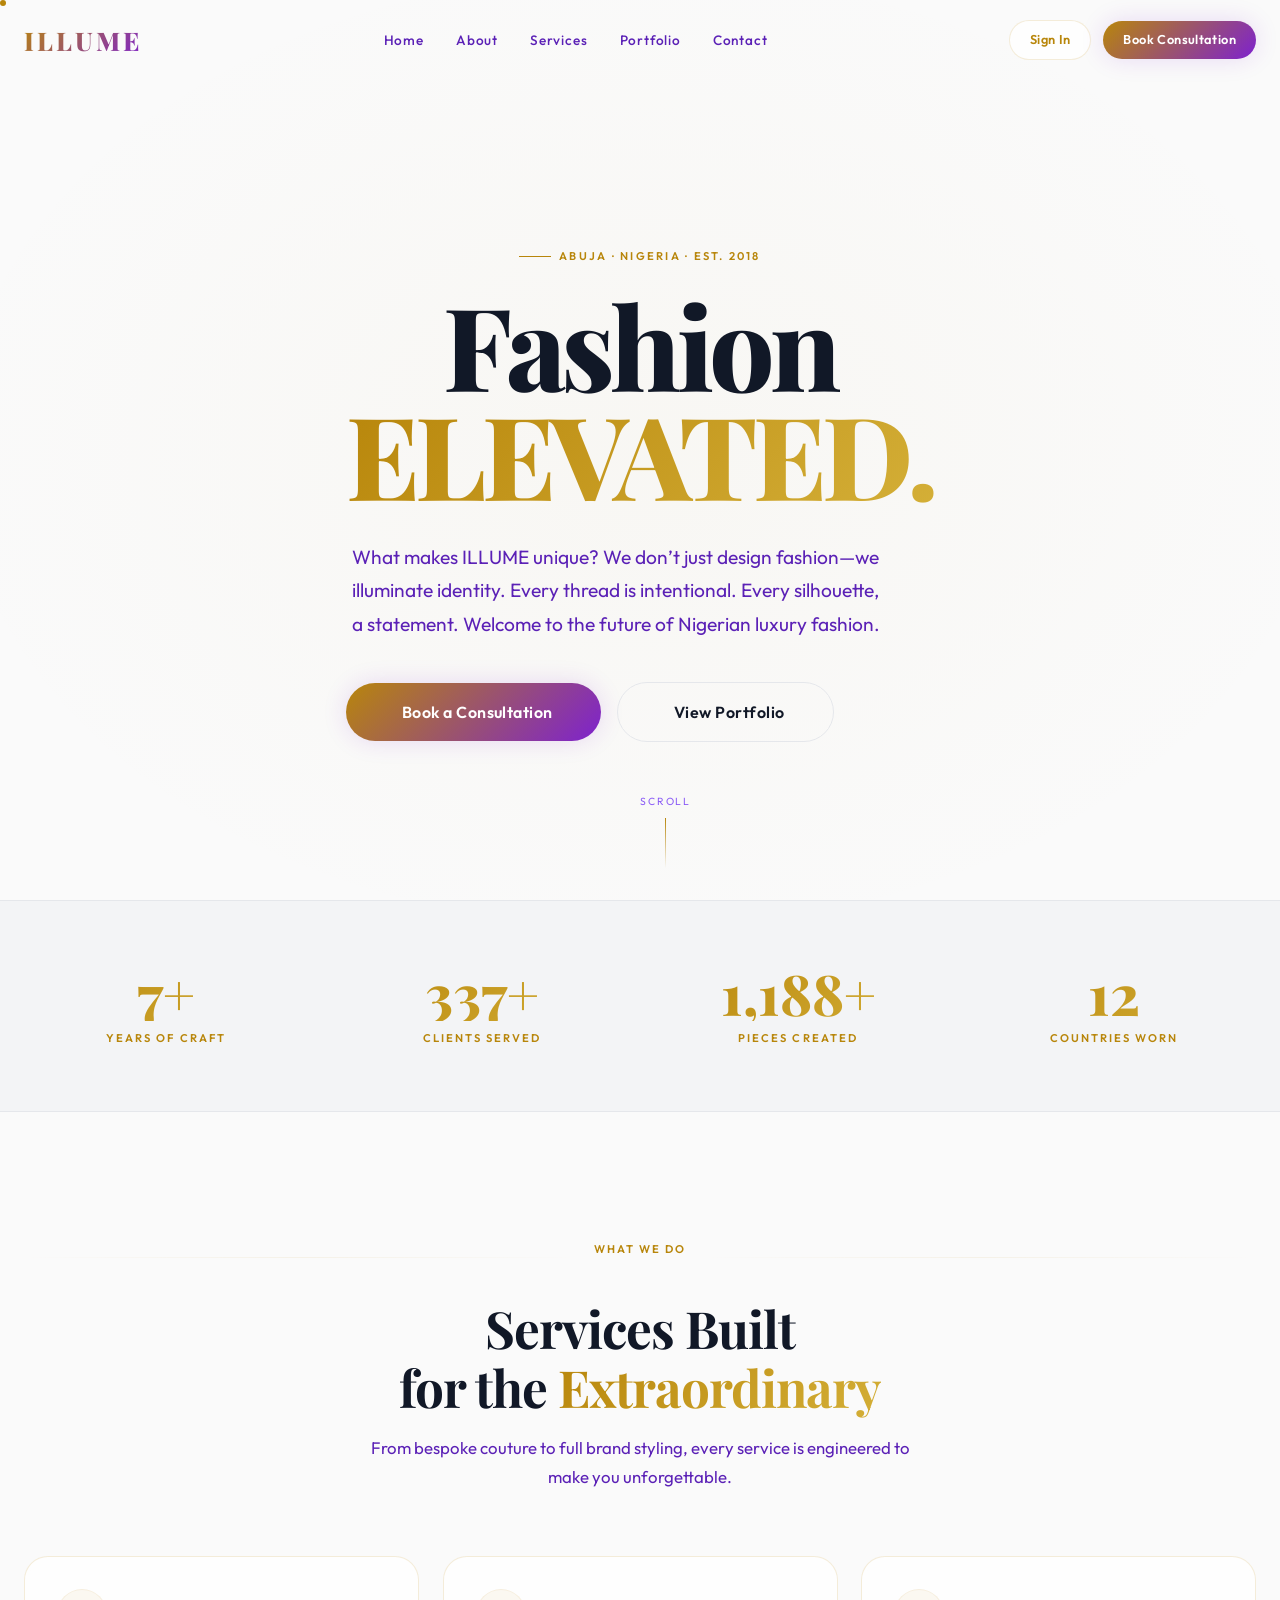
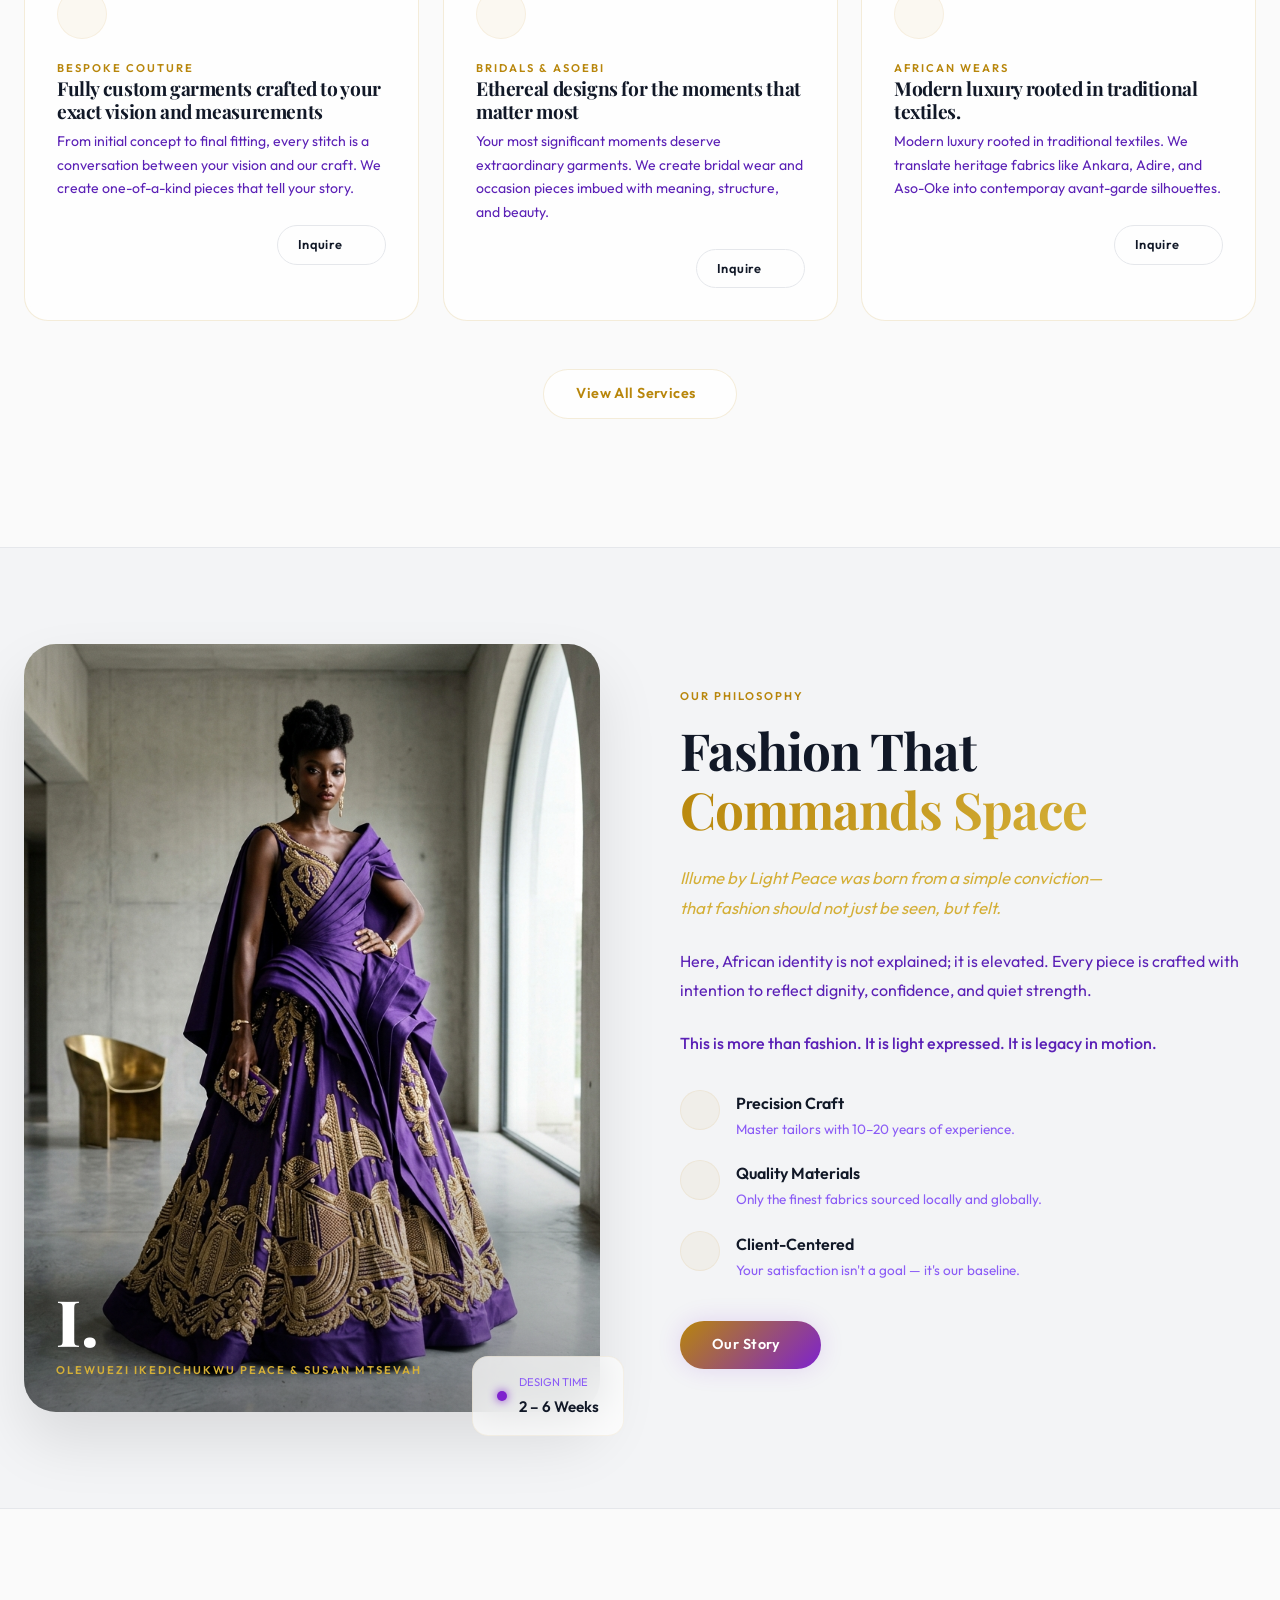
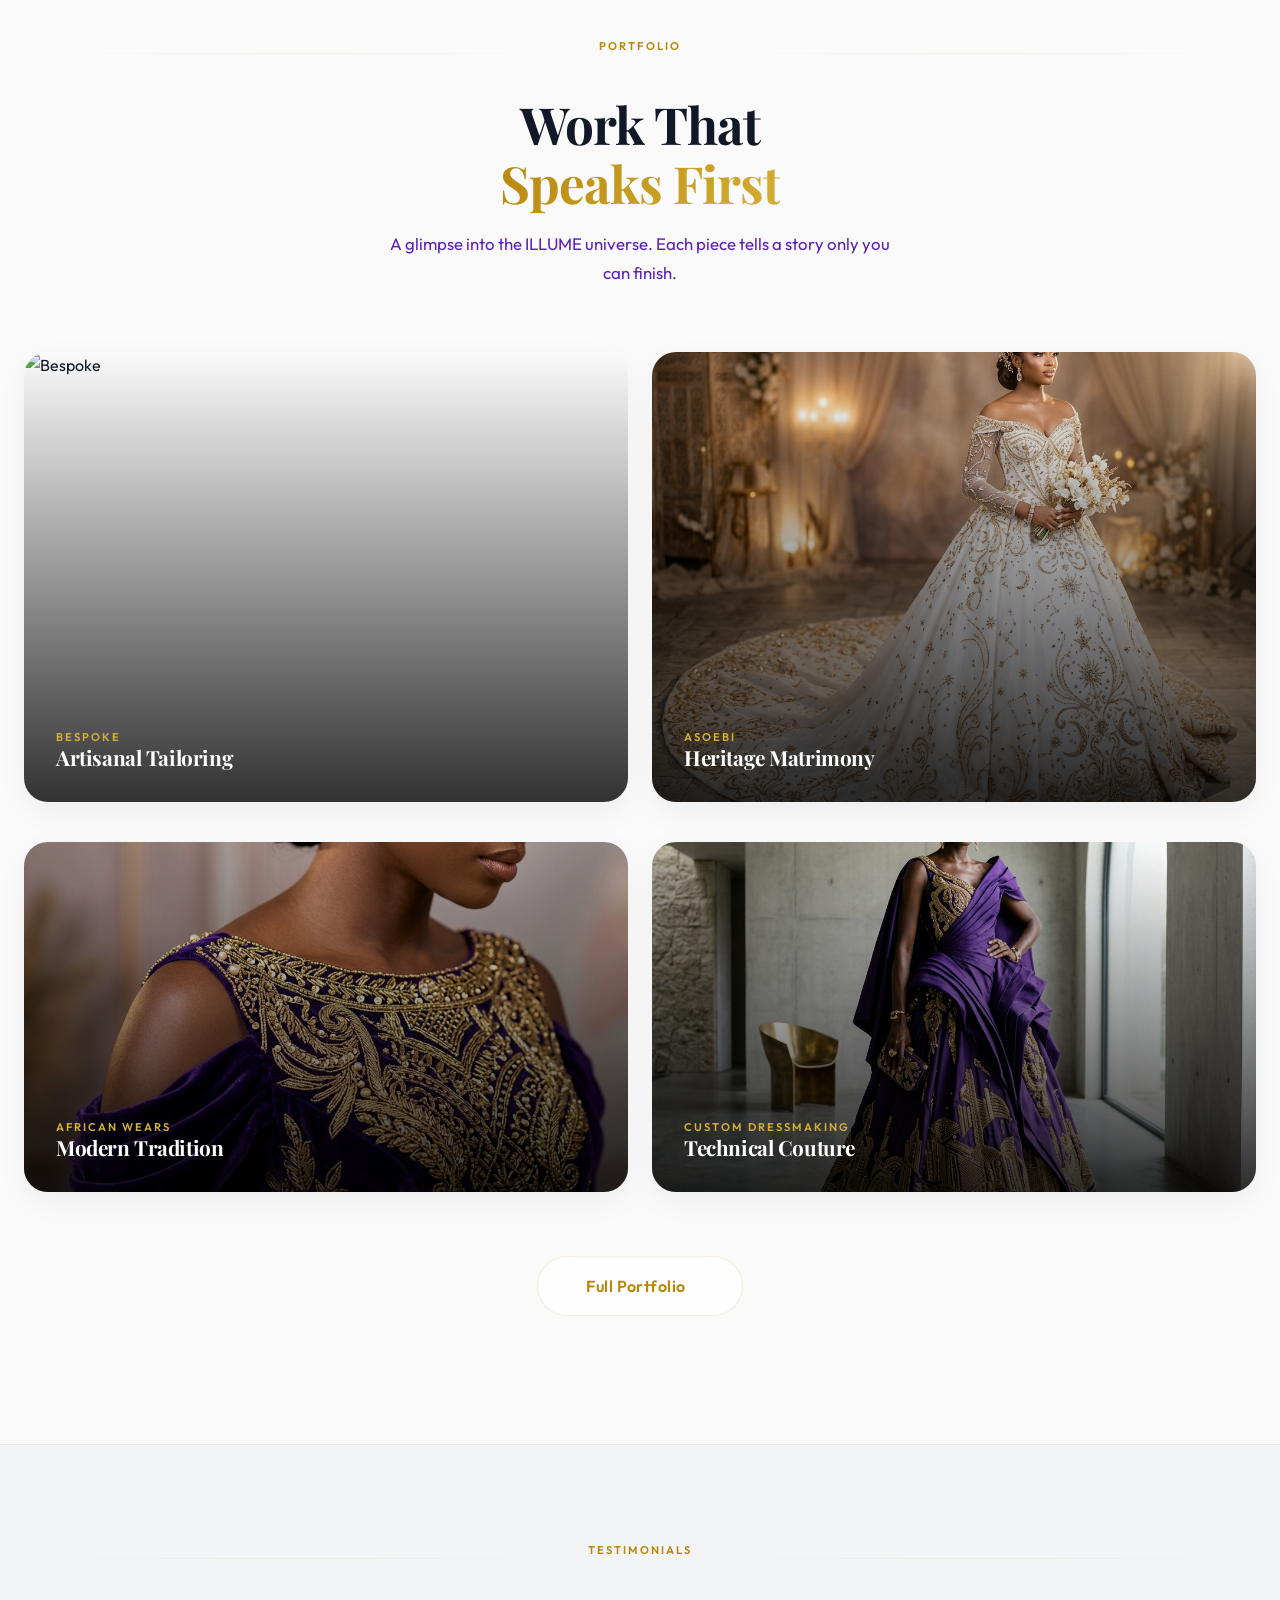
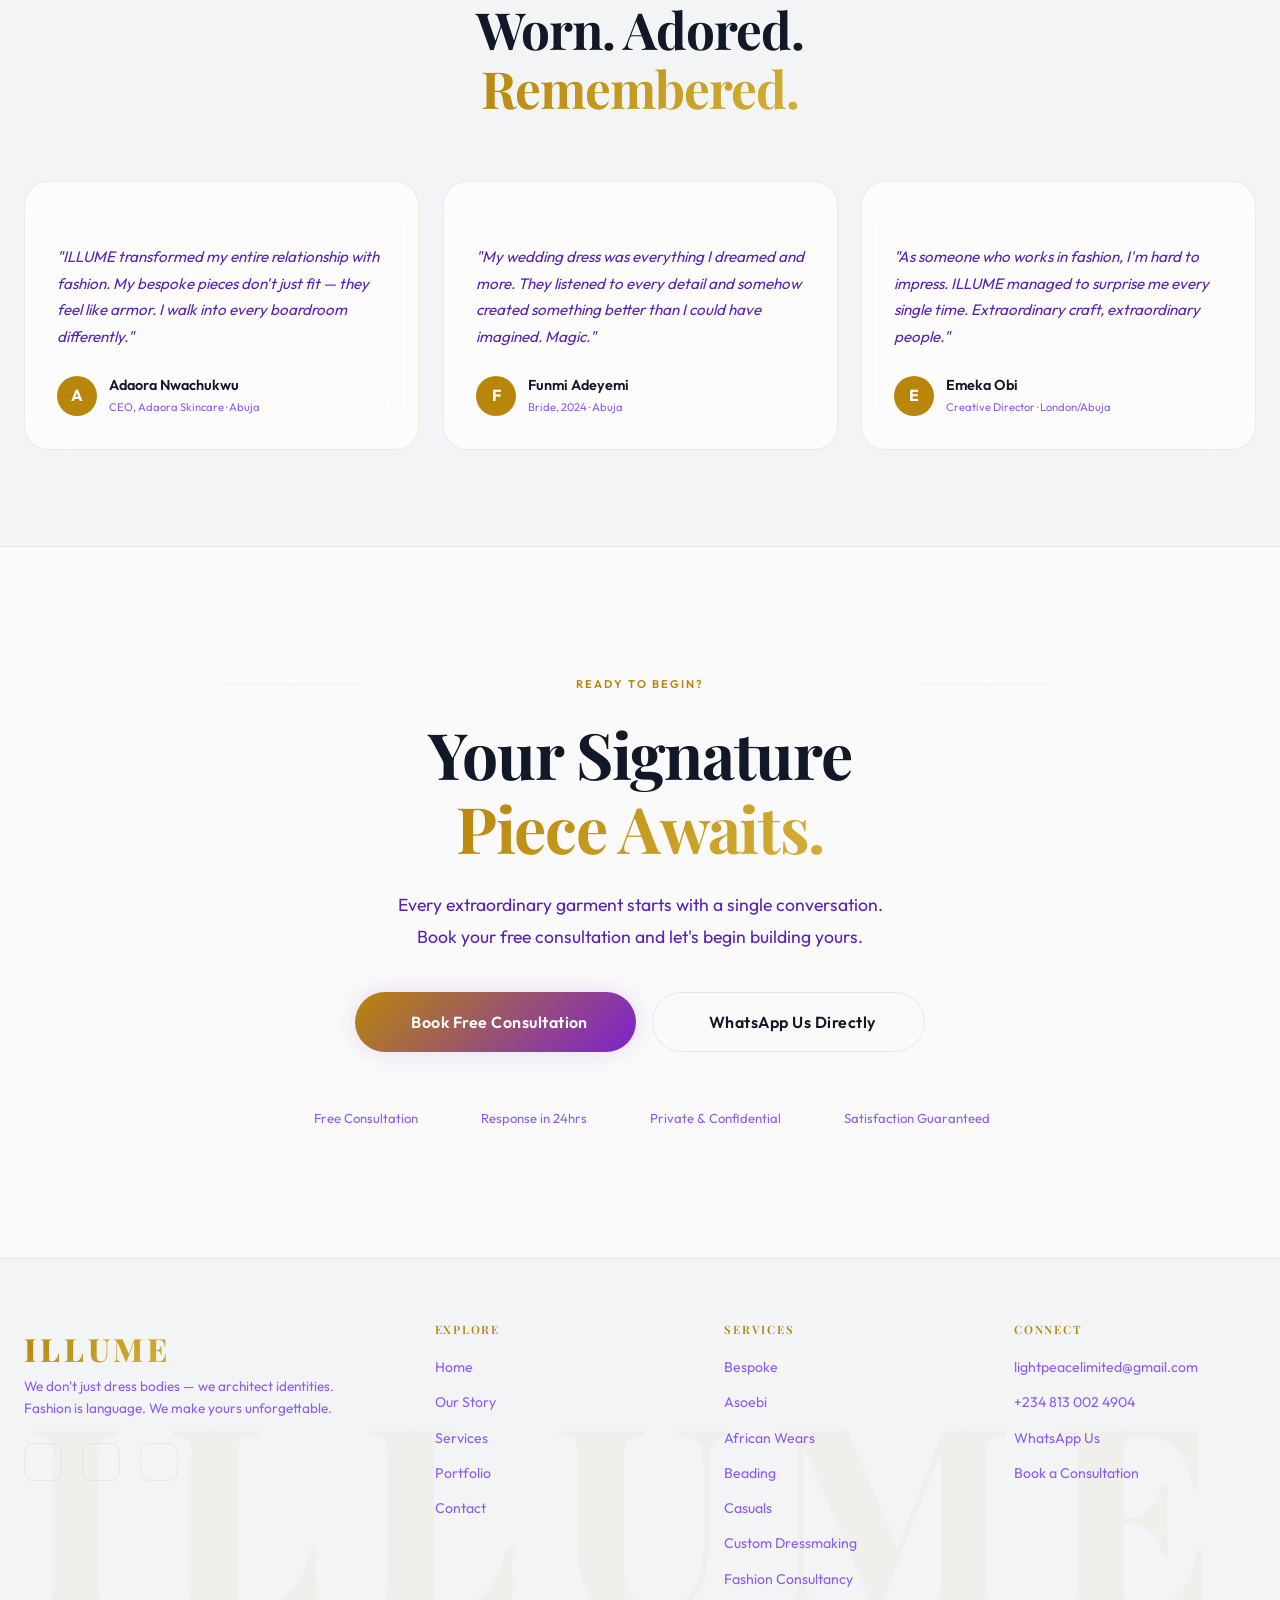
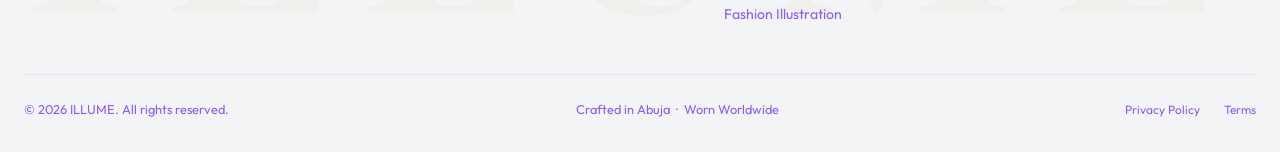
==== index.html @ d402ba05 "feat: total platform mirror (index, about, services, portfolio, contact, login, dashboard)" ====
<!DOCTYPE html>
<html lang="en">
<head>
    <meta charset="UTF-8">
    <meta name="viewport" content="width=device-width, initial-scale=1.0">
    <meta name="description" content="ILLUME is a luxury Nigerian fashion house offering Bespoke, Asoebi, African Wears, and high-end Custom Dressmaking.">
    <meta name="theme-color" content="#FAFAFA">
    <meta property="og:title" content="Fashion. Elevated. — ILLUME">
    <meta property="og:description" content="Official preview of ILLUME. Luxury Nigerian Fashion.">
    <meta property="og:type" content="website">
    <title>Fashion. Elevated. — ILLUME</title>

    <!-- Fonts -->
    <link rel="preconnect" href="https://fonts.googleapis.com">
    <link rel="preconnect" href="https://fonts.gstatic.com" crossorigin>
    <link href="https://fonts.googleapis.com/css2?family=Playfair+Display:ital,wght@0,400..900;1,400..900&family=Outfit:wght@100..900&display=swap" rel="stylesheet">

    <!-- Styles (Relative) -->
    <link rel="stylesheet" href="assets/css/main.css?v=1.4">
    
    <!-- External Scripts -->
    <script src="https://cdnjs.cloudflare.com/ajax/libs/three.js/r134/three.min.js" defer></script>
    <script src="https://cdn.jsdelivr.net/npm/@studio-freight/lenis@1.0.42/dist/lenis.min.js" defer></script>
    <script src="https://unpkg.com/lucide@latest/dist/umd/lucide.min.js" defer></script>
    <script src="assets/js/main.js?v=1.4" defer></script>

    <style>
        /* Precision tweaks for the Preview link aesthetic */
        .shimmer-text {
            background: linear-gradient(135deg, var(--gold), var(--gold-bright), var(--aura), var(--gold));
            background-size: 300% 300%;
            -webkit-background-clip: text;
            -webkit-text-fill-color: transparent;
            animation: shimmer 5s ease infinite;
        }
        @keyframes shimmer {
            0% { background-position: 0% 50%; }
            50% { background-position: 100% 50%; }
            100% { background-position: 0% 50%; }
        }
        .hero { min-height: 100svh; display: flex; align-items: center; justify-content: center; text-align: center; }
        .hero__content { max-width: 800px; }
        .btn--disabled { opacity: 0.5; cursor: not-allowed !important; pointer-events: none; }
        
        /* Force disable native smooth scroll to prevent Lenis conflict */
        html, body { scroll-behavior: auto !important; }

        /* Sync with PHP layout styles */
        .service-icon {
            width: 50px; height: 50px; border-radius: 50%;
            background: var(--gold-faint); border: 1px solid var(--gold-glass);
            display: flex; align-items: center; justify-content: center;
            color: var(--gold); margin-bottom: 1.25rem;
        }
        .portfolio-item img { transition: transform 0.8s var(--ease-out); }
        .portfolio-item:hover img { transform: scale(1.08); }
    </style>
</head>
<body>

<!-- Page Loader -->
<div id="page-loader" class="page-loader">
  <div class="loader-logo">ILLUME</div>
  <div class="loader-bar"><div class="loader-bar-fill"></div></div>
</div>

<!-- Custom Cursor -->
<div class="cursor-dot"></div>
<div class="cursor-ring"></div>

<!-- Scroll Progress -->
<div class="scroll-progress"></div>

<!-- ═══ NAVIGATION ═══════════════════════════════════════════ -->
<nav class="nav" id="main-nav">
  <div class="nav__inner">
    <a href="index.html" class="nav__logo">ILLUME</a>
    <div class="nav__links">
      <a href="index.html" class="nav__link">Home</a>
      <a href="about.html" class="nav__link">About</a>
      <a href="services.html" class="nav__link">Services</a>
      <a href="portfolio.html" class="nav__link">Portfolio</a>
      <a href="#contact" class="nav__link">Contact</a>
    </div>
    <div class="nav__actions">
      <a href="login.html" class="btn btn--secondary btn--sm">Sign In</a>
      <a href="contact.html" class="btn btn--primary btn--sm">Book Consultation</a>
      <button class="nav__hamburger" aria-label="Open menu">
        <span></span><span></span><span></span>
      </button>
    </div>
  </div>
</nav>

<!-- Mobile Nav -->
<div class="nav__mobile">
  <button class="mobile-close btn btn--icon btn--ghost" aria-label="Close menu">
    <i data-lucide="x"></i>
  </button>
  <a href="index.html" class="nav__link">Home</a>
  <a href="about.html" class="nav__link">About</a>
  <a href="services.html" class="nav__link">Services</a>
  <a href="portfolio.html" class="nav__link">Portfolio</a>
  <a href="#contact" class="nav__link">Contact</a>
  <div style="display:flex;gap:1rem;flex-wrap:wrap;justify-content:center;margin-top:1rem;">
    <a href="auth/login.php" class="btn btn--secondary">Sign In</a>
    <a href="consultation.php" class="btn btn--primary">Book Consultation</a>
  </div>
</div>

<!-- ═══ HERO ═════════════════════════════════════════════════ -->
<section class="hero" id="hero">
  <canvas id="hero-canvas"></canvas>
  <div class="hero__overlay"></div>

  <div class="hero__content">
    <div class="hero__label">
      <span>Abuja · Nigeria · Est. 2018</span>
    </div>

    <h1 class="hero__title">
      <span class="word">Fashion</span><br>
      <span class="word gold-word">ELEVATED.</span>
    </h1>

    <p class="hero__subtitle">
      What makes ILLUME unique? We don’t just design fashion—we illuminate identity. 
      Every thread is intentional. Every silhouette, a statement.
      Welcome to the future of Nigerian luxury fashion.
    </p>

    <div class="hero__cta">
      <a href="contact.html" class="btn btn--primary btn--lg">
        <i data-lucide="calendar"></i>
        Book a Consultation
      </a>
      <a href="portfolio.html" class="btn btn--ghost btn--lg">
        <i data-lucide="eye"></i>
        View Portfolio
      </a>
    </div>
  </div>

  <div class="hero__scroll-hint">
    <span>Scroll</span>
    <div class="scroll-line"></div>
  </div>
</section>

<!-- ═══ STATS TICKER ══════════════════════════════════════════ -->
<section style="padding: 4rem 0; border-top: 1px solid var(--space-border); border-bottom: 1px solid var(--space-border); background: var(--space);">
  <div class="container">
    <div style="display:grid; grid-template-columns: repeat(4,1fr); gap:2rem; text-align:center;">
      <div class="reveal">
        <div style="font-family:var(--font-display); font-size:clamp(2rem,5vw,3.5rem); font-weight:800; background:linear-gradient(135deg,var(--gold),var(--gold-bright)); -webkit-background-clip:text; -webkit-text-fill-color:transparent; background-clip:text; line-height:1;" data-counter data-target="7" data-suffix="+">0+</div>
        <div class="label-text" style="margin-top:0.5rem;">Years of Craft</div>
      </div>
      <div class="reveal reveal-delay-1">
        <div style="font-family:var(--font-display); font-size:clamp(2rem,5vw,3.5rem); font-weight:800; background:linear-gradient(135deg,var(--gold),var(--gold-bright)); -webkit-background-clip:text; -webkit-text-fill-color:transparent; background-clip:text; line-height:1;" data-counter data-target="340" data-suffix="+">0+</div>
        <div class="label-text" style="margin-top:0.5rem;">Clients Served</div>
      </div>
      <div class="reveal reveal-delay-2">
        <div style="font-family:var(--font-display); font-size:clamp(2rem,5vw,3.5rem); font-weight:800; background:linear-gradient(135deg,var(--gold),var(--gold-bright)); -webkit-background-clip:text; -webkit-text-fill-color:transparent; background-clip:text; line-height:1;" data-counter data-target="1200" data-suffix="+">0+</div>
        <div class="label-text" style="margin-top:0.5rem;">Pieces Created</div>
      </div>
      <div class="reveal reveal-delay-3">
        <div style="font-family:var(--font-display); font-size:clamp(2rem,5vw,3.5rem); font-weight:800; background:linear-gradient(135deg,var(--gold),var(--gold-bright)); -webkit-background-clip:text; -webkit-text-fill-color:transparent; background-clip:text; line-height:1;" data-counter data-target="12" data-suffix="">0</div>
        <div class="label-text" style="margin-top:0.5rem;">Countries Worn</div>
      </div>
    </div>
  </div>
</section>

<!-- ═══ SERVICES ══════════════════════════════════════════════ -->
<section class="section--lg" id="services">
  <div class="container">
    <div class="section-header">
      <div class="section-divider"><span class="label-text">What We Do</span></div>
      <h2 class="reveal">Services Built<br>for the <span class="shimmer-text">Extraordinary</span></h2>
      <p class="reveal reveal-delay-1">From bespoke couture to full brand styling, every service is engineered to make you unforgettable.</p>
    </div>

    <div class="grid-3" style="gap:1.5rem; margin-bottom: 3rem;">
      <!-- Bespoke -->
      <div class="service-card reveal">
        <div class="service-icon"><i data-lucide="scissors"></i></div>
        <div class="label-text">Bespoke Couture</div>
        <h3 style="font-size: 1.2rem; margin-bottom: 0.5rem;">Fully custom garments crafted to your exact vision and measurements</h3>
        <p style="font-size: 0.88rem; line-height: 1.7;">From initial concept to final fitting, every stitch is a conversation between your vision and our craft. We create one-of-a-kind pieces that tell your story.</p>
        <div style="display:flex; align-items:center; justify-content:flex-end; margin-top:auto; padding-top: 1.5rem;">
          <a href="consultation.php" class="btn btn--ghost btn--sm">Inquire <i data-lucide="arrow-right" style="width:14px;height:14px;"></i></a>
        </div>
      </div>
      <!-- Bridals -->
      <div class="service-card reveal reveal-delay-1">
        <div class="service-icon"><i data-lucide="heart"></i></div>
        <div class="label-text">Bridals & Asoebi</div>
        <h3 style="font-size: 1.2rem; margin-bottom: 0.5rem;">Ethereal designs for the moments that matter most</h3>
        <p style="font-size: 0.88rem; line-height: 1.7;">Your most significant moments deserve extraordinary garments. We create bridal wear and occasion pieces imbued with meaning, structure, and beauty.</p>
        <div style="display:flex; align-items:center; justify-content:flex-end; margin-top:auto; padding-top: 1.5rem;">
          <a href="consultation.php" class="btn btn--ghost btn--sm">Inquire <i data-lucide="arrow-right" style="width:14px;height:14px;"></i></a>
        </div>
      </div>
      <!-- African Wears -->
      <div class="service-card reveal reveal-delay-2">
        <div class="service-icon"><i data-lucide="sparkles"></i></div>
        <div class="label-text">African Wears</div>
        <h3 style="font-size: 1.2rem; margin-bottom: 0.5rem;">Modern luxury rooted in traditional textiles.</h3>
        <p style="font-size: 0.88rem; line-height: 1.7;">Modern luxury rooted in traditional textiles. We translate heritage fabrics like Ankara, Adire, and Aso-Oke into contemporay avant-garde silhouettes.</p>
        <div style="display:flex; align-items:center; justify-content:flex-end; margin-top:auto; padding-top: 1.5rem;">
          <a href="consultation.php" class="btn btn--ghost btn--sm">Inquire <i data-lucide="arrow-right" style="width:14px;height:14px;"></i></a>
        </div>
      </div>
    </div>

    <div style="text-align: center;">
      <a href="services.php" class="btn btn--secondary">View All Services <i data-lucide="arrow-right"></i></a>
    </div>
  </div>
</section>

<!-- ═══ ABOUT (PHILOSOPHY) ════════════════════════════════════ -->
<section class="section" id="about" style="background:var(--space); border-top:1px solid var(--space-border); border-bottom:1px solid var(--space-border);">
  <div class="container">
    <div style="display:grid; grid-template-columns:1fr 1fr; gap:5rem; align-items:center;">
      <div class="reveal-left" style="position:relative;">
        <div style="aspect-ratio:3/4; border-radius:var(--r-2xl); overflow:hidden; position:relative; box-shadow: 0 30px 60px rgba(0,0,0,0.1);">
          <img src="assets/img/philosophy.png" alt="ILLUME Bespoke Couture" style="width:100%; height:100%; object-fit:cover;">
          <div style="position:absolute; inset:0; background:linear-gradient(to bottom, transparent 60%, rgba(0,0,0,0.4) 100%);"></div>
          <div style="position:absolute; bottom:2rem; left:2rem; z-index:1;">
            <div style="font-family:var(--font-display); font-size:4rem; font-weight:800; color: #FFF; line-height:1; margin-bottom:0.5rem;">I.</div>
            <div class="label-text" style="color:var(--gold-bright);">Olewuezi Ikedichukwu Peace & Susan Mtsevah</div>
          </div>
        </div>

        <!-- Floating Design Time Card -->
        <div class="glass" style="position:absolute; bottom: -24px; right: -24px; padding: 1rem 1.5rem; display: flex; align-items: center; gap: 0.75rem; border: 1px solid var(--gold-glass);">
          <div style="width: 10px; height: 10px; border-radius: 50%; background: var(--aura); box-shadow: 0 0 10px var(--aura);"></div>
          <div>
            <div style="font-size: 0.7rem; text-transform: uppercase; color: var(--text-muted); padding-bottom: 2px;">Design Time</div>
            <div style="font-weight: 600; font-size: 0.95rem;">2 – 6 Weeks</div>
          </div>
        </div>
      </div>
      <div class="reveal-right">
        <div class="label-text" style="margin-bottom:1rem;">Our Philosophy</div>
        <h2 style="margin-bottom:1.5rem;">Fashion That<br><span class="shimmer-text">Commands Space</span></h2>
        <p style="margin-bottom:1.5rem; font-size:1.05rem; line-height:1.8; font-style: italic; color: var(--gold-bright);">
          Illume by Light Peace was born from a simple conviction—<br>
          that fashion should not just be seen, but felt.
        </p>
        <p style="margin-bottom:1.5rem; line-height:1.8;">
          Here, African identity is not explained; it is elevated. Every piece is crafted with intention to reflect dignity, confidence, and quiet strength.
        </p>
        <p style="margin-bottom:2rem; line-height:1.8; font-weight: 500;">This is more than fashion. It is light expressed. It is legacy in motion.</p>
        
        <div style="display:flex; flex-direction:column; gap:1.25rem; margin-bottom:2.5rem;">
          <div style="display:flex; align-items:flex-start; gap:1rem;">
            <div class="service-icon" style="width:40px;height:40px;margin:0;"><i data-lucide="zap" style="width:16px;height:16px;"></i></div>
            <div><div style="font-weight:600; margin-bottom:0.1rem;">Precision Craft</div><div style="font-size:0.85rem; color:var(--text-muted);">Master tailors with 10–20 years of experience.</div></div>
          </div>
          <div style="display:flex; align-items:flex-start; gap:1rem;">
            <div class="service-icon" style="width:40px;height:40px;margin:0;"><i data-lucide="shield-check" style="width:16px;height:16px;"></i></div>
            <div><div style="font-weight:600; margin-bottom:0.1rem;">Quality Materials</div><div style="font-size:0.85rem; color:var(--text-muted);">Only the finest fabrics sourced locally and globally.</div></div>
          </div>
          <div style="display:flex; align-items:flex-start; gap:1rem;">
            <div class="service-icon" style="width:40px;height:40px;margin:0;"><i data-lucide="users" style="width:16px;height:16px;"></i></div>
            <div><div style="font-weight:600; margin-bottom:0.1rem;">Client-Centered</div><div style="font-size:0.85rem; color:var(--text-muted);">Your satisfaction isn't a goal — it's our baseline.</div></div>
          </div>
        </div>

        <a href="about.html" class="btn btn--primary">Our Story <i data-lucide="arrow-right"></i></a>
      </div>
    </div>
  </div>
</section>

<!-- ═══ PORTFOLIO ════════════════════════════════════════════ -->
<section class="section--lg" id="portfolio">
  <div class="container">
    <div class="section-header">
      <div class="section-divider"><span class="label-text">Portfolio</span></div>
      <h2 class="reveal">Work That<br><span class="shimmer-text">Speaks First</span></h2>
      <p class="reveal reveal-delay-1" style="max-width: 500px; margin: 1rem auto 0;">A glimpse into the ILLUME universe. Each piece tells a story only you can finish.</p>
    </div>

    <div style="display:grid; grid-template-columns:repeat(2, 1fr); gap:1.5rem; margin-bottom: 3rem;">
      <!-- Bespoke -->
      <a href="services.php" class="portfolio-item reveal" style="height:450px; border-radius:24px; overflow:hidden; position:relative; box-shadow:0 10px 30px rgba(0,0,0,0.05); text-decoration: none;">
        <img src="assets/img/svc_bespoke_1776779653752.png" alt="Bespoke" style="width:100%; height:100%; object-fit:cover;">
        <div style="position:absolute; inset:0; background:linear-gradient(to top, rgba(0,0,0,0.8), transparent); display:flex; align-items:flex-end; padding:2rem;">
            <div>
                <div class="label-text" style="color:var(--gold-bright);">Bespoke</div>
                <h4 style="color:#FFF;">Artisanal Tailoring</h4>
            </div>
        </div>
      </a>
      <!-- Asoebi -->
      <a href="services.php" class="portfolio-item reveal reveal-delay-1" style="height:450px; border-radius:24px; overflow:hidden; position:relative; box-shadow:0 10px 30px rgba(0,0,0,0.05); text-decoration: none;">
        <img src="assets/img/bridal.png" alt="Asoebi" style="width:100%; height:100%; object-fit:cover;">
        <div style="position:absolute; inset:0; background:linear-gradient(to top, rgba(0,0,0,0.8), transparent); display:flex; align-items:flex-end; padding:2rem;">
            <div>
                <div class="label-text" style="color:var(--gold-bright);">Asoebi</div>
                <h4 style="color:#FFF;">Heritage Matrimony</h4>
            </div>
        </div>
      </a>
      <!-- African Wears -->
      <a href="services.php" class="portfolio-item reveal" style="height:350px; border-radius:24px; overflow:hidden; position:relative; box-shadow:0 10px 30px rgba(0,0,0,0.05); text-decoration: none;">
        <img src="assets/img/couture.png" alt="African Wears" style="width:100%; height:100%; object-fit:cover;">
        <div style="position:absolute; inset:0; background:linear-gradient(to top, rgba(0,0,0,0.8), transparent); display:flex; align-items:flex-end; padding:2rem;">
            <div>
                <div class="label-text" style="color:var(--gold-bright);">African Wears</div>
                <h4 style="color:#FFF;">Modern Tradition</h4>
            </div>
        </div>
      </a>
      <!-- Custom Dressmaking -->
      <a href="services.php" class="portfolio-item reveal reveal-delay-1" style="height:350px; border-radius:24px; overflow:hidden; position:relative; box-shadow:0 10px 30px rgba(0,0,0,0.05); text-decoration: none;">
        <img src="assets/img/philosophy.png" alt="Custom Dressmaking" style="width:100%; height:100%; object-fit:cover;">
        <div style="position:absolute; inset:0; background:linear-gradient(to top, rgba(0,0,0,0.8), transparent); display:flex; align-items:flex-end; padding:2rem;">
            <div>
                <div class="label-text" style="color:var(--gold-bright);">Custom Dressmaking</div>
                <h4 style="color:#FFF;">Technical Couture</h4>
            </div>
        </div>
      </a>
    </div>

    <div style="text-align: center;">
      <a href="portfolio.php" class="btn btn--secondary btn--lg">Full Portfolio <i data-lucide="arrow-right"></i></a>
    </div>
  </div>
</section>

<!-- ═══ TESTIMONIALS ══════════════════════════════════════════ -->
<section class="section" style="background:var(--space); border-top:1px solid var(--space-border); border-bottom:1px solid var(--space-border);">
  <div class="container">
    <div class="section-header">
      <div class="section-divider"><span class="label-text">Testimonials</span></div>
      <h2 class="reveal">Worn. Adored.<br><span class="shimmer-text">Remembered.</span></h2>
    </div>

    <div class="grid-3" style="gap:1.5rem;">
      <!-- Adaora -->
      <div class="card card--glass reveal" style="padding:2rem;">
        <div style="display:flex;gap:3px;margin-bottom:1rem;">
          <i data-lucide="star" style="width:14px;height:14px;color:var(--gold);fill:var(--gold);"></i>
          <i data-lucide="star" style="width:14px;height:14px;color:var(--gold);fill:var(--gold);"></i>
          <i data-lucide="star" style="width:14px;height:14px;color:var(--gold);fill:var(--gold);"></i>
          <i data-lucide="star" style="width:14px;height:14px;color:var(--gold);fill:var(--gold);"></i>
          <i data-lucide="star" style="width:14px;height:14px;color:var(--gold);fill:var(--gold);"></i>
        </div>
        <p style="font-size:0.95rem; line-height:1.75; font-style:italic; margin-bottom:1.5rem;">"ILLUME transformed my entire relationship with fashion. My bespoke pieces don't just fit — they feel like armor. I walk into every boardroom differently."</p>
        <div style="display:flex;align-items:center;gap:0.75rem;">
          <div style="width:40px;height:40px;border-radius:50%;background:var(--gold);display:flex;align-items:center;justify-content:center;color:#FFF;font-weight:700;">A</div>
          <div><div style="font-weight:600;font-size:0.9rem;">Adaora Nwachukwu</div><div style="font-size:0.7rem;color:var(--text-muted);">CEO, Adaora Skincare · Abuja</div></div>
        </div>
      </div>
      <!-- Funmi -->
      <div class="card card--glass reveal reveal-delay-1" style="padding:2rem;">
        <div style="display:flex;gap:3px;margin-bottom:1rem;">
          <i data-lucide="star" style="width:14px;height:14px;color:var(--gold);fill:var(--gold);"></i>
          <i data-lucide="star" style="width:14px;height:14px;color:var(--gold);fill:var(--gold);"></i>
          <i data-lucide="star" style="width:14px;height:14px;color:var(--gold);fill:var(--gold);"></i>
          <i data-lucide="star" style="width:14px;height:14px;color:var(--gold);fill:var(--gold);"></i>
          <i data-lucide="star" style="width:14px;height:14px;color:var(--gold);fill:var(--gold);"></i>
        </div>
        <p style="font-size:0.95rem; line-height:1.75; font-style:italic; margin-bottom:1.5rem;">"My wedding dress was everything I dreamed and more. They listened to every detail and somehow created something better than I could have imagined. Magic."</p>
        <div style="display:flex;align-items:center;gap:0.75rem;">
          <div style="width:40px;height:40px;border-radius:50%;background:var(--gold);display:flex;align-items:center;justify-content:center;color:#FFF;font-weight:700;">F</div>
          <div><div style="font-weight:600;font-size:0.9rem;">Funmi Adeyemi</div><div style="font-size:0.7rem;color:var(--text-muted);">Bride, 2024 · Abuja</div></div>
        </div>
      </div>
      <!-- Emeka -->
      <div class="card card--glass reveal reveal-delay-2" style="padding:2rem;">
        <div style="display:flex;gap:3px;margin-bottom:1rem;">
          <i data-lucide="star" style="width:14px;height:14px;color:var(--gold);fill:var(--gold);"></i>
          <i data-lucide="star" style="width:14px;height:14px;color:var(--gold);fill:var(--gold);"></i>
          <i data-lucide="star" style="width:14px;height:14px;color:var(--gold);fill:var(--gold);"></i>
          <i data-lucide="star" style="width:14px;height:14px;color:var(--gold);fill:var(--gold);"></i>
          <i data-lucide="star" style="width:14px;height:14px;color:var(--gold);fill:var(--gold);"></i>
        </div>
        <p style="font-size:0.95rem; line-height:1.75; font-style:italic; margin-bottom:1.5rem;">"As someone who works in fashion, I'm hard to impress. ILLUME managed to surprise me every single time. Extraordinary craft, extraordinary people."</p>
        <div style="display:flex;align-items:center;gap:0.75rem;">
          <div style="width:40px;height:40px;border-radius:50%;background:var(--gold);display:flex;align-items:center;justify-content:center;color:#FFF;font-weight:700;">E</div>
          <div><div style="font-weight:600;font-size:0.9rem;">Emeka Obi</div><div style="font-size:0.7rem;color:var(--text-muted);">Creative Director · London/Abuja</div></div>
        </div>
      </div>
    </div>
  </div>
</section>

<!-- ═══ READY TO BEGIN? CTA ════════════════════════════════════ -->
<section class="section--lg" style="text-align:center;">
  <div class="container">
    <div class="section-divider" style="justify-content:center;margin-bottom:1.5rem;">
      <span class="label-text">Ready to Begin?</span>
    </div>
    <h2 class="reveal" style="font-size:clamp(2.5rem,6vw,4rem); margin-bottom:1.5rem;">Your Signature<br><span class="shimmer-text">Piece Awaits.</span></h2>
    <p class="reveal reveal-delay-1" style="max-width:520px;margin:0 auto 2.5rem;font-size:1.1rem;line-height:1.8;">Every extraordinary garment starts with a single conversation. Book your free consultation and let's begin building yours.</p>
    
    <div class="reveal reveal-delay-2" style="display:flex;gap:1rem;justify-content:center;flex-wrap:wrap; margin-bottom: 3.5rem;">
      <a href="consultation.php" class="btn btn--primary btn--lg"><i data-lucide="calendar"></i> Book Free Consultation</a>
      <a href="https://wa.me/2348130024904" class="btn btn--ghost btn--lg" target="_blank"><i data-lucide="message-circle"></i> WhatsApp Us Directly</a>
    </div>

    <!-- Trust Badges -->
    <div style="display:flex;justify-content:center;gap:2.5rem;flex-wrap:wrap;" class="reveal reveal-delay-3">
      <div style="display:flex;align-items:center;gap:0.5rem;color:var(--text-muted);font-size:0.82rem;">
        <i data-lucide="shield-check" style="width:15px;height:15px;color:var(--gold);"></i><span>Free Consultation</span>
      </div>
      <div style="display:flex;align-items:center;gap:0.5rem;color:var(--text-muted);font-size:0.82rem;">
        <i data-lucide="clock" style="width:15px;height:15px;color:var(--gold);"></i><span>Response in 24hrs</span>
      </div>
      <div style="display:flex;align-items:center;gap:0.5rem;color:var(--text-muted);font-size:0.82rem;">
        <i data-lucide="lock" style="width:15px;height:15px;color:var(--gold);"></i><span>Private & Confidential</span>
      </div>
      <div style="display:flex;align-items:center;gap:0.5rem;color:var(--text-muted);font-size:0.82rem;">
        <i data-lucide="award" style="width:15px;height:15px;color:var(--gold);"></i><span>Satisfaction Guaranteed</span>
      </div>
    </div>
  </div>
</section>

<!-- ═══ FOOTER ═══════════════════════════════════════════════ -->
<footer class="footer" id="contact">
  <div class="container">
    <div class="footer__grid">
      <!-- Brand -->
      <div>
        <span class="footer__logo">ILLUME</span>
        <p class="footer__tagline">We don't just dress bodies — we architect identities.<br>Fashion is language. We make yours unforgettable.</p>
        <div class="footer__social" style="display:flex; gap:1.25rem;">
          <a href="#" class="footer__social-link"><i data-lucide="instagram"></i></a>
          <a href="#" class="footer__social-link"><i data-lucide="facebook"></i></a>
          <a href="https://wa.me/2348130024904" class="footer__social-link" target="_blank"><i data-lucide="message-circle"></i></a>
        </div>
      </div>
      <!-- Explore -->
      <div>
        <h6 class="footer__heading">Explore</h6>
        <nav class="footer__links">
          <a href="index.html" class="footer__link">Home</a>
          <a href="about.html" class="footer__link">Our Story</a>
          <a href="services.html" class="footer__link">Services</a>
          <a href="portfolio.html" class="footer__link">Portfolio</a>
          <a href="#contact" class="footer__link">Contact</a>
        </nav>
      </div>
      <!-- Services -->
      <div>
        <h6 class="footer__heading">Services</h6>
        <nav class="footer__links">
          <a href="services.html#bespoke" class="footer__link">Bespoke</a>
          <a href="services.html#asoebi" class="footer__link">Asoebi</a>
          <a href="services.html#african-wears" class="footer__link">African Wears</a>
          <a href="services.html#beading" class="footer__link">Beading</a>
          <a href="services.html#casuals" class="footer__link">Casuals</a>
          <a href="services.html#dressmaking" class="footer__link">Custom Dressmaking</a>
          <a href="services.html#consultancy" class="footer__link">Fashion Consultancy</a>
          <a href="services.html#illustration" class="footer__link">Fashion Illustration</a>
        </nav>
      </div>
      <!-- Connect -->
      <div>
        <h6 class="footer__heading">Connect</h6>
        <nav class="footer__links">
          <a href="mailto:lightpeacelimited@gmail.com" class="footer__link">lightpeacelimited@gmail.com</a>
          <a href="tel:+2348130024904" class="footer__link">+234 813 002 4904</a>
          <a href="https://wa.me/2348130024904" class="footer__link" target="_blank">WhatsApp Us</a>
          <a href="contact.html" class="footer__link">Book a Consultation</a>
        </nav>
      </div>
    </div>
    <div class="footer__bottom">
      <span>&copy; 2026 ILLUME. All rights reserved.</span>
      <span>Crafted in Abuja &nbsp;·&nbsp; Worn Worldwide</span>
      <span style="display:flex;gap:1.5rem;">
        <a href="#" class="footer__link" style="font-size:0.75rem;">Privacy Policy</a>
        <a href="#" class="footer__link" style="font-size:0.75rem;">Terms</a>
      </span>
    </div>
  </div>
</footer>

<!-- Lucide Init Fallback -->
<script>
  window.addEventListener('load', () => {
    if (window.lucide) {
      lucide.createIcons();
    }
  });
</script>

</body>
</html>
---- assets/css/main.css ----
/* ============================================================
   ILLUME Luxury Platform — Couture & Clinical Design System
   Identity: Imperial Purple · Gold · Linen-White · Glassmorphism
   ============================================================ */

@import url('https://fonts.googleapis.com/css2?family=Playfair+Display:ital,wght@0,400..900;1,400..900&family=Outfit:wght@100..900&display=swap');

/* ============================================================
   DESIGN TOKENS — LIGHT MODE REBRAND
   ============================================================ */
:root {
  /* Core Colors (Light) */
  --void:          #FAFAFA;
  --space:         #F3F4F6;
  --space-mid:     #E5E7EB;
  --space-light:   #F9FAFB;
  --space-border:  #E5E7EB;

  /* Brand Gold (Refined for white) */
  --gold:          #B8860B;
  --gold-bright:   #D4AF37;
  --gold-dim:      #8B7355;
  --gold-faint:    rgba(184, 134, 11, 0.05);
  --gold-glass:    rgba(184, 134, 11, 0.08);
  --gold-glow:     rgba(184, 134, 11, 0.2);

  /* Royal Purple (Accent) */
  --aura:          #7E22CE;
  --aura-bright:   #9333EA;
  --aura-dim:      rgba(126, 34, 206, 0.05);
  --aura-glass:    rgba(126, 34, 206, 0.1);
  --aura-glow:     rgba(126, 34, 206, 0.15);
  
  /* Legacy mapping */
  --plasma:        var(--aura);
  --plasma-dim:    var(--aura-dim);
  --plasma-glass:  var(--aura-glass);
  --plasma-glow:   var(--aura-glow);

  /* Red accent (errors/alerts) */
  --danger:        #DC2626;
  --danger-dim:    rgba(220, 38, 38, 0.05);
  --success:       #059669;
  --warning:       #D97706;

  /* Text (Imperial Purple Palette) */
  --text-primary:  #111827;
  --text-secondary:#5B21B6;
  --text-muted:    #8B5CF6;

  /* Glassmorphism (Light) */
  --glass-bg:      rgba(255, 255, 255, 0.75);
  --glass-bg-heavy:rgba(255, 255, 255, 0.9);
  --glass-border:  rgba(184, 134, 11, 0.15);
  --glass-blur:    20px;

  /* Typography - Playfair Display + Outfit */
  --font-display:  'Playfair Display', serif;
  --font-body:     'Outfit', sans-serif;

  /* Spacing Scale */
  --s1: 0.25rem;   --s2: 0.5rem;   --s3: 0.75rem;
  --s4: 1rem;      --s5: 1.25rem;  --s6: 1.5rem;
  --s8: 2rem;      --s10: 2.5rem;  --s12: 3rem;
  --s16: 4rem;     --s20: 5rem;    --s24: 6rem;
  --s32: 8rem;

  /* Border Radius */
  --r-xs: 3px; --r-sm: 6px; --r: 10px;
  --r-lg: 16px; --r-xl: 24px; --r-2xl: 32px;
  --r-full: 9999px;

  /* Transitions */
  --ease-out:    cubic-bezier(0.22, 1, 0.36, 1);
  --ease-in-out: cubic-bezier(0.65, 0, 0.35, 1);
  --ease-bounce: cubic-bezier(0.34, 1.56, 0.64, 1);
  --t-fast:  180ms;
  --t-base:  350ms;
  --t-slow:  600ms;
  --t-xslow: 1000ms;

  /* Layout */
  --max-w: 1280px;
  --max-w-sm: 900px;
  --nav-h: 80px;
}

/* ============================================================
   RESET
   ============================================================ */
*, *::before, *::after { box-sizing: border-box; margin: 0; padding: 0; }
html { font-size: 16px; }
body {
  background: var(--void);
  color: var(--text-primary);
  font-family: var(--font-body);
  font-size: 1rem;
  line-height: 1.65;
  overflow-x: hidden;
  -webkit-font-smoothing: antialiased;
  -moz-osx-font-smoothing: grayscale;
  cursor: none;
}
a { color: inherit; text-decoration: none; }
img, video { max-width: 100%; display: block; }
button { cursor: none; border: none; background: none; font-family: inherit; }
input, textarea, select { font-family: inherit; }
ul, ol { list-style: none; }

/* Scanline overlay removed for better clarity */

/* ─── CUSTOM CURSOR ── */
.cursor-dot {
  width: 6px;
  height: 6px;
  background: var(--gold);
  position: fixed;
  top: 0; left: 0;
  border-radius: 50%;
  pointer-events: none;
  z-index: 10000;
  will-change: transform;
  transition: width 0.3s, height 0.3s, background 0.3s;
}
.cursor-ring {
  width: 32px;
  height: 32px;
  border: 1px solid var(--gold-glass);
  position: fixed;
  top: 0; left: 0;
  border-radius: 50%;
  pointer-events: none;
  z-index: 9999;
  will-change: transform;
  transition: width 0.4s var(--ease-out), height 0.4s var(--ease-out), border-color 0.4s, background 0.4s;
}
body.is-hovering .cursor-dot {
  width: 4px;
  height: 4px;
  background: var(--aura);
}
body.is-hovering .cursor-ring {
  width: 56px;
  height: 56px;
  border-color: var(--aura-glass);
  background: var(--aura-dim);
}
@media (max-width: 1024px) {
  .cursor-dot, .cursor-ring { display: none; }
  body { cursor: auto; }
}

/* ============================================================
   SCROLL PROGRESS BAR
   ============================================================ */
.scroll-progress {
  position: fixed;
  top: 0; left: 0; right: 0;
  height: 3px;
  background: var(--aura);
  transform-origin: left;
  transform: scaleX(0);
  z-index: 9999;
  border-radius: 0 4px 4px 0;
}

/* ============================================================
   TYPOGRAPHY
   ============================================================ */
h1, h2, h3, h4, h5, h6 {
  font-family: var(--font-display);
  font-weight: 700;
  line-height: 1.15;
  letter-spacing: -0.02em;
  color: var(--text-primary);
}
h1 { font-size: clamp(2.5rem, 6vw, 5.5rem); }
h2 { font-size: clamp(2rem, 4vw, 3.5rem); }
h3 { font-size: clamp(1.4rem, 2.5vw, 2rem); }
h4 { font-size: 1.3rem; }
h5 { font-size: 1.1rem; }
h6 { font-size: 0.95rem; }

p { color: var(--text-secondary); line-height: 1.75; }

.display-text {
  font-family: var(--font-display);
  font-size: clamp(3.5rem, 9vw, 8rem);
  font-weight: 800;
  line-height: 0.95;
  letter-spacing: -0.04em;
}

.label-text {
  font-size: 0.7rem;
  font-weight: 600;
  letter-spacing: 0.18em;
  text-transform: uppercase;
  color: var(--gold);
}

.gold-text    { color: var(--gold); }
.plasma-text  { color: var(--plasma); }
.muted-text   { color: var(--text-muted); }

/* ============================================================
   LAYOUT UTILITIES
   ============================================================ */
.container {
  max-width: var(--max-w);
  margin: 0 auto;
  padding: 0 var(--s6);
}
.container--sm { max-width: var(--max-w-sm); margin: 0 auto; padding: 0 var(--s6); }

.section {
  padding: var(--s24) 0;
}
.section--lg {
  padding: var(--s32) 0;
}

.grid-2 { display: grid; grid-template-columns: repeat(2, 1fr); gap: var(--s8); }
.grid-3 { display: grid; grid-template-columns: repeat(3, 1fr); gap: var(--s6); }
.grid-4 { display: grid; grid-template-columns: repeat(4, 1fr); gap: var(--s4); }

.flex    { display: flex; }
.flex-col { display: flex; flex-direction: column; }
.items-center { align-items: center; }
.justify-between { justify-content: space-between; }
.justify-center { justify-content: center; }
.gap-4 { gap: var(--s4); }
.gap-6 { gap: var(--s6); }
.gap-8 { gap: var(--s8); }

/* ============================================================
   GLASS MORPHISM
   ============================================================ */
.glass {
  background: var(--glass-bg);
  backdrop-filter: blur(var(--glass-blur));
  -webkit-backdrop-filter: blur(var(--glass-blur));
  border: 1px solid var(--glass-border);
  border-radius: var(--r-lg);
}
.glass--heavy {
  background: var(--glass-bg-heavy);
  backdrop-filter: blur(36px);
  -webkit-backdrop-filter: blur(36px);
}
.glass--plasma {
  border-color: var(--plasma-glass);
  box-shadow: 0 0 40px var(--plasma-dim);
}
.glass--gold-glow {
  box-shadow: 0 0 60px var(--gold-faint),
              inset 0 1px 0 rgba(201, 168, 76, 0.1);
}

/* ============================================================
   SECTION HEADERS
   ============================================================ */
.section-header {
  text-align: center;
  margin-bottom: var(--s16);
}
.section-header .label-text {
  display: inline-block;
  margin-bottom: var(--s4);
}
.section-header h2 {
  margin-bottom: var(--s4);
}
.section-header p {
  max-width: 560px;
  margin: 0 auto;
  font-size: 1.05rem;
}
.section-divider {
  display: flex;
  align-items: center;
  gap: var(--s4);
  margin-bottom: var(--s6);
}
.section-divider::before,
.section-divider::after {
  content: '';
  flex: 1;
  height: 1px;
  background: linear-gradient(90deg, transparent, var(--gold-glass), transparent);
}

/* ============================================================
   BUTTONS
   ============================================================ */
.btn {
  display: inline-flex;
  align-items: center;
  gap: var(--s2);
  padding: var(--s3) var(--s8);
  border-radius: var(--r-full);
  font-family: var(--font-body);
  font-size: 0.9rem;
  font-weight: 600;
  letter-spacing: 0.03em;
  transition: all var(--t-base) var(--ease-out);
  cursor: none;
  position: relative;
  overflow: hidden;
  white-space: nowrap;
}
.btn::before {
  content: '';
  position: absolute;
  inset: 0;
  background: linear-gradient(135deg, rgba(255,255,255,0.08), transparent);
  opacity: 0;
  transition: opacity var(--t-fast);
}
.btn:hover::before { opacity: 1; }

/* Primary — Gold to Purple Gradient */
.btn--primary {
  background: linear-gradient(135deg, var(--gold), var(--aura));
  color: #FFF;
  box-shadow: 0 0 25px var(--aura-glow);
}
.btn--primary:hover {
  transform: translateY(-2px);
  box-shadow: 0 6px 30px var(--aura-glow), 0 0 15px var(--gold-glow);
}
.btn--primary:active { transform: translateY(0); }

/* Secondary — Glass */
.btn--secondary {
  background: var(--glass-bg);
  backdrop-filter: blur(12px);
  border: 1px solid var(--glass-border);
  color: var(--gold);
}
.btn--secondary:hover {
  background: var(--gold-faint);
  border-color: var(--gold);
  transform: translateY(-2px);
}

/* Ghost */
.btn--ghost {
  background: transparent;
  border: 1px solid var(--space-border);
  color: var(--text-primary);
}
.btn--ghost:hover {
  border-color: var(--gold-glass);
  color: var(--gold);
}

/* Plasma */
.btn--plasma {
  background: var(--plasma-dim);
  border: 1px solid var(--plasma-glass);
  color: var(--plasma);
  box-shadow: 0 0 20px var(--plasma-dim);
}
.btn--plasma:hover {
  background: var(--plasma-glass);
  box-shadow: 0 0 30px var(--plasma-glow);
  transform: translateY(-2px);
}

/* Sizes */
.btn--sm   { padding: var(--s2) var(--s5); font-size: 0.8rem; }
.btn--lg   { padding: var(--s4) var(--s12); font-size: 1rem; }
.btn--icon { padding: var(--s3); border-radius: var(--r-full); }
.btn--w-full { width: 100%; justify-content: center; }

/* Danger */
.btn--danger {
  background: var(--danger-dim);
  border: 1px solid rgba(255, 76, 106, 0.2);
  color: var(--danger);
}
.btn--danger:hover { background: rgba(255,76,106,0.15); }

/* ============================================================
   CARDS
   ============================================================ */
.card {
  background: var(--space);
  border: 1px solid var(--space-border);
  border-radius: var(--r-xl);
  padding: var(--s8);
  transition: all var(--t-base) var(--ease-out);
}
.card:hover {
  border-color: var(--aura-glass);
  box-shadow: 0 15px 45px rgba(126, 34, 206, 0.1), 0 0 30px var(--gold-faint);
  transform: translateY(-4px);
}

.card--glass {
  background: var(--glass-bg);
  backdrop-filter: blur(var(--glass-blur));
  -webkit-backdrop-filter: blur(var(--glass-blur));
  border-color: var(--glass-border);
}

.card-icon {
  width: 52px; height: 52px;
  border-radius: var(--r-lg);
  background: var(--gold-faint);
  border: 1px solid var(--gold-glass);
  display: flex;
  align-items: center;
  justify-content: center;
  color: var(--gold);
  margin-bottom: var(--s5);
}
.card-icon svg { width: 22px; height: 22px; }

/* ============================================================
   KPI / STAT CARDS
   ============================================================ */
.kpi-card {
  background: var(--glass-bg);
  backdrop-filter: blur(var(--glass-blur));
  border: 1px solid var(--glass-border);
  border-radius: var(--r-xl);
  padding: var(--s6);
  position: relative;
  overflow: hidden;
  transition: all var(--t-base) var(--ease-out);
}
.kpi-card::before {
  content: '';
  position: absolute;
  top: 0; left: 0; right: 0;
  height: 1px;
  background: linear-gradient(90deg, transparent, var(--gold), transparent);
  opacity: 0;
  transition: opacity var(--t-base);
}
.kpi-card:hover::before { opacity: 1; }
.kpi-card:hover { border-color: var(--gold-glass); }

.kpi-label {
  font-size: 0.75rem;
  font-weight: 600;
  letter-spacing: 0.12em;
  text-transform: uppercase;
  color: var(--text-muted);
  margin-bottom: var(--s2);
}
.kpi-value {
  font-family: var(--font-display);
  font-size: 2.4rem;
  font-weight: 700;
  color: var(--text-primary);
  line-height: 1;
  margin-bottom: var(--s2);
}
.kpi-trend {
  font-size: 0.8rem;
  color: var(--success);
}
.kpi-trend.down { color: var(--danger); }

/* ============================================================
   NAVIGATION
   ============================================================ */
.nav {
  position: fixed;
  top: 0; left: 0; right: 0;
  height: var(--nav-h);
  z-index: 1000;
  transition: background var(--t-base), backdrop-filter var(--t-base), box-shadow var(--t-base);
}
.nav.scrolled {
  background: var(--glass-bg-heavy);
  backdrop-filter: blur(30px);
  -webkit-backdrop-filter: blur(30px);
  border-bottom: 1px solid var(--glass-border);
  box-shadow: 0 4px 40px rgba(0,0,0,0.5);
}
.nav__inner {
  max-width: var(--max-w);
  margin: 0 auto;
  padding: 0 var(--s6);
  height: 100%;
  display: flex;
  align-items: center;
  justify-content: space-between;
}
.nav__logo {
  font-family: var(--font-display);
  font-size: 1.6rem;
  font-weight: 800;
  letter-spacing: 0.12em;
  text-transform: uppercase;
  background: linear-gradient(135deg, var(--gold), var(--aura));
  -webkit-background-clip: text;
  -webkit-text-fill-color: transparent;
  background-clip: text;
}
.nav__links {
  display: flex;
  align-items: center;
  gap: var(--s8);
}
.nav__link {
  font-size: 0.85rem;
  font-weight: 500;
  letter-spacing: 0.06em;
  color: var(--text-secondary);
  transition: color var(--t-fast);
  position: relative;
}
.nav__link::after {
  content: '';
  position: absolute;
  bottom: -3px; left: 0; right: 0;
  height: 1px;
  background: var(--aura);
  transform: scaleX(0);
  transform-origin: right;
  transition: transform var(--t-base) var(--ease-out);
}
.nav__link:hover, .nav__link.active {
  color: var(--aura);
}
.nav__link:hover::after, .nav__link.active::after {
  transform: scaleX(1);
  transform-origin: left;
}
.nav__actions {
  display: flex;
  align-items: center;
  gap: var(--s3);
}
.nav__hamburger {
  display: none;
  flex-direction: column;
  gap: 5px;
  padding: var(--s2);
  cursor: none;
}
.nav__hamburger span {
  display: block;
  width: 24px;
  height: 1.5px;
  background: var(--gold);
  transition: all var(--t-base) var(--ease-out);
}
.nav__mobile {
  display: none;
  position: fixed;
  inset: 0;
  background: var(--glass-bg-heavy);
  backdrop-filter: blur(40px);
  z-index: 999;
  flex-direction: column;
  align-items: center;
  justify-content: center;
  gap: var(--s8);
  opacity: 0;
  pointer-events: none;
  transition: opacity var(--t-base);
}
.nav__mobile.open {
  display: flex;
  opacity: 1;
  pointer-events: all;
}
.nav__mobile .nav__link {
  font-size: 1.5rem;
  font-weight: 600;
}

/* ============================================================
   HERO
   ============================================================ */
.hero {
  position: relative;
  min-height: 100svh;
  display: flex;
  align-items: center;
  overflow: hidden;
}
#hero-canvas {
  position: absolute;
  inset: 0;
  width: 100%; height: 100%;
  z-index: 0;
}
.hero__overlay {
  position: absolute;
  inset: 0;
  background: radial-gradient(ellipse 80% 80% at 50% 50%, rgba(201,168,76,0.04) 0%, transparent 70%),
              linear-gradient(180deg, transparent 40%, var(--void) 100%);
  z-index: 1;
}
.hero__content {
  position: relative;
  z-index: 2;
  max-width: var(--max-w);
  margin: 0 auto;
  padding: 0 var(--s6);
  padding-top: var(--nav-h);
}
.hero__label {
  display: inline-flex;
  align-items: center;
  gap: var(--s2);
  font-size: 0.7rem;
  font-weight: 600;
  letter-spacing: 0.2em;
  text-transform: uppercase;
  color: var(--gold);
  margin-bottom: var(--s6);
  opacity: 0;
  animation: fade-up var(--t-slow) var(--ease-out) 0.3s forwards;
}
.hero__label::before {
  content: '';
  display: block;
  width: 32px;
  height: 1px;
  background: var(--gold);
  flex-shrink: 0;
}
.hero__title {
  font-family: var(--font-display);
  font-size: clamp(3.5rem, 9vw, 8rem);
  font-weight: 800;
  line-height: 0.95;
  letter-spacing: -0.04em;
  margin-bottom: var(--s8);
  overflow: hidden;
}
.hero__title .word {
  display: inline-block;
  opacity: 0;
  transform: translateY(120%);
  animation: word-reveal var(--t-slow) var(--ease-out) forwards;
}
.hero__title .word:nth-child(1) { animation-delay: 0.4s; }
.hero__title .word:nth-child(2) { animation-delay: 0.55s; }
.hero__title .word:nth-child(3) { animation-delay: 0.7s; }
.hero__title .word:nth-child(4) { animation-delay: 0.85s; }
.hero__title .gold-word {
  background: linear-gradient(135deg, var(--gold), var(--gold-bright), var(--gold));
  background-size: 200% 200%;
  -webkit-background-clip: text;
  -webkit-text-fill-color: transparent;
  background-clip: text;
  animation: word-reveal var(--t-slow) var(--ease-out) 0.7s forwards,
             shimmer 4s ease infinite 1.5s;
}
.hero__subtitle {
  font-size: clamp(1rem, 1.5vw, 1.2rem);
  color: var(--text-secondary);
  max-width: 540px;
  line-height: 1.75;
  margin-bottom: var(--s10);
  opacity: 0;
  animation: fade-up var(--t-slow) var(--ease-out) 0.9s forwards;
}
.hero__cta {
  display: flex;
  align-items: center;
  gap: var(--s4);
  flex-wrap: wrap;
  opacity: 0;
  animation: fade-up var(--t-slow) var(--ease-out) 1.1s forwards;
}
.hero__scroll-hint {
  position: absolute;
  bottom: var(--s8);
  left: 50%;
  transform: translateX(-50%);
  z-index: 2;
  display: flex;
  flex-direction: column;
  align-items: center;
  gap: var(--s2);
  opacity: 0;
  animation: fade-up var(--t-slow) var(--ease-out) 1.5s forwards;
}
.hero__scroll-hint span {
  font-size: 0.65rem;
  letter-spacing: 0.18em;
  text-transform: uppercase;
  color: var(--text-muted);
}
.scroll-line {
  width: 1px;
  height: 50px;
  background: linear-gradient(180deg, var(--gold), transparent);
  animation: scroll-pulse 2s ease infinite;
}

/* ============================================================
   SERVICE CARDS
   ============================================================ */
.service-card {
  background: var(--glass-bg);
  backdrop-filter: blur(var(--glass-blur));
  border: 1px solid var(--glass-border);
  border-radius: var(--r-xl);
  padding: var(--s8);
  position: relative;
  overflow: hidden;
  transition: all var(--t-base) var(--ease-out);
  cursor: none;
}
.service-card::before {
  content: '';
  position: absolute;
  inset: -1px;
  border-radius: var(--r-xl);
  background: linear-gradient(135deg, var(--gold-glass), transparent 60%);
  opacity: 0;
  transition: opacity var(--t-base);
  pointer-events: none;
}
.service-card::after {
  content: '';
  position: absolute;
  top: 0; left: 0; right: 0;
  height: 1px;
  background: linear-gradient(90deg, transparent, var(--gold), transparent);
  opacity: 0;
  transition: opacity var(--t-base);
}
.service-card:hover {
  border-color: var(--gold-glass);
  transform: translateY(-6px);
  box-shadow: 0 30px 80px rgba(0,0,0,0.5),
              0 0 40px var(--gold-faint);
}
.service-card:hover::after { opacity: 1; }

.service-icon {
  width: 56px; height: 56px;
  border-radius: var(--r-lg);
  background: var(--gold-faint);
  border: 1px solid var(--gold-glass);
  display: flex;
  align-items: center;
  justify-content: center;
  color: var(--gold);
  margin-bottom: var(--s6);
  transition: all var(--t-base);
}
.service-card:hover .service-icon {
  background: linear-gradient(135deg, var(--gold), var(--gold-bright));
  color: var(--void);
  box-shadow: 0 0 30px var(--gold-glow);
}
.service-icon svg { width: 24px; height: 24px; }
.service-price {
  font-family: var(--font-display);
  font-size: 1.3rem;
  font-weight: 700;
  color: var(--gold);
  margin-top: var(--s4);
}
.service-price-label {
  font-size: 0.75rem;
  color: var(--text-muted);
  margin-left: var(--s1);
}

/* ============================================================
   PORTFOLIO GRID
   ============================================================ */
.portfolio-grid {
  columns: 3;
  column-gap: var(--s4);
}
.portfolio-item {
  break-inside: avoid;
  margin-bottom: var(--s4);
  border-radius: var(--r-lg);
  overflow: hidden;
  position: relative;
  cursor: none;
}
.portfolio-item img {
  width: 100%;
  display: block;
  transition: transform var(--t-slow) var(--ease-out);
}
.portfolio-item:hover img { transform: scale(1.05); }
.portfolio-item__overlay {
  position: absolute;
  inset: 0;
  background: linear-gradient(180deg, transparent 40%, rgba(2,2,7,0.95));
  display: flex;
  flex-direction: column;
  justify-content: flex-end;
  padding: var(--s5);
  opacity: 0;
  transition: opacity var(--t-base) var(--ease-out);
}
.portfolio-item:hover .portfolio-item__overlay { opacity: 1; }

/* ============================================================
   FORMS
   ============================================================ */
.form-group { margin-bottom: var(--s5); }
.form-label {
  display: block;
  font-size: 0.78rem;
  font-weight: 600;
  letter-spacing: 0.08em;
  text-transform: uppercase;
  color: var(--text-muted);
  margin-bottom: var(--s2);
}
.form-input,
.form-select,
.form-textarea {
  width: 100%;
  background: var(--space);
  border: 1px solid var(--space-border);
  border-radius: var(--r);
  color: var(--text-primary);
  font-family: var(--font-body);
  font-size: 0.95rem;
  padding: var(--s3) var(--s4);
  transition: border-color var(--t-fast), box-shadow var(--t-fast), background var(--t-fast);
  outline: none;
  -webkit-appearance: none;
}
.form-input:focus,
.form-select:focus,
.form-textarea:focus {
  border-color: var(--gold);
  background: var(--space-mid);
  box-shadow: 0 0 0 3px var(--gold-faint);
}
.form-input::placeholder,
.form-textarea::placeholder { color: var(--text-muted); }
.form-textarea { resize: vertical; min-height: 120px; }
.form-select option { background: var(--space); color: var(--text-primary); }

.form-error {
  font-size: 0.78rem;
  color: var(--danger);
  margin-top: var(--s1);
}
.form-input.is-invalid { border-color: var(--danger); box-shadow: 0 0 0 3px var(--danger-dim); }

/* Multi-step form progress */
.form-steps {
  display: flex;
  gap: var(--s2);
  margin-bottom: var(--s10);
}
.form-step {
  flex: 1;
  height: 3px;
  border-radius: var(--r-full);
  background: var(--space-border);
  transition: background var(--t-base);
}
.form-step.active, .form-step.done {
  background: linear-gradient(90deg, var(--gold), var(--gold-bright));
}
.form-step-indicator {
  display: flex;
  justify-content: space-between;
  margin-bottom: var(--s3);
}
.form-step-label {
  font-size: 0.7rem;
  letter-spacing: 0.1em;
  text-transform: uppercase;
  color: var(--text-muted);
  transition: color var(--t-base);
}
.form-step-label.active { color: var(--gold); }

/* ============================================================
   BADGES & STATUS
   ============================================================ */
.badge {
  display: inline-flex;
  align-items: center;
  gap: 4px;
  padding: 3px 10px;
  border-radius: var(--r-full);
  font-size: 0.7rem;
  font-weight: 600;
  letter-spacing: 0.06em;
  text-transform: uppercase;
}
.badge--gold    { background: rgba(201,168,76,0.12); color: var(--gold);    border: 1px solid rgba(201,168,76,0.2); }
.badge--plasma  { background: var(--plasma-dim);     color: var(--plasma);  border: 1px solid var(--plasma-glass); }
.badge--success { background: rgba(0,229,160,0.1);   color: var(--success); border: 1px solid rgba(0,229,160,0.2); }
.badge--warning { background: rgba(255,184,0,0.1);   color: var(--warning); border: 1px solid rgba(255,184,0,0.2); }
.badge--error   { background: var(--danger-dim);     color: var(--danger);  border: 1px solid rgba(255,76,106,0.2); }
.badge--info    { background: rgba(100,150,255,0.1); color: #6496FF;        border: 1px solid rgba(100,150,255,0.2); }
.badge--default { background: var(--space-light);    color: var(--text-secondary); }

/* ============================================================
   ALERTS
   ============================================================ */
.alert {
  display: flex;
  align-items: center;
  gap: var(--s3);
  padding: var(--s4) var(--s5);
  border-radius: var(--r);
  font-size: 0.9rem;
  margin-bottom: var(--s4);
  border-left: 3px solid;
}
.alert--success { background: rgba(0,229,160,0.08);  border-color: var(--success); color: var(--success); }
.alert--error   { background: var(--danger-dim);     border-color: var(--danger);  color: var(--danger);  }
.alert--warning { background: rgba(255,184,0,0.08);  border-color: var(--warning); color: var(--warning); }
.alert--info    { background: var(--plasma-dim);     border-color: var(--plasma);  color: var(--plasma);  }
.alert svg      { width: 18px; height: 18px; flex-shrink: 0; }

/* ============================================================
   TABLES
   ============================================================ */
.table-wrap { overflow-x: auto; border-radius: var(--r-lg); border: 1px solid var(--space-border); }
table { width: 100%; border-collapse: collapse; }
thead { background: var(--space); }
th {
  padding: var(--s3) var(--s5);
  font-size: 0.72rem;
  font-weight: 600;
  letter-spacing: 0.12em;
  text-transform: uppercase;
  color: var(--text-muted);
  text-align: left;
  border-bottom: 1px solid var(--space-border);
}
td {
  padding: var(--s4) var(--s5);
  font-size: 0.9rem;
  color: var(--text-secondary);
  border-bottom: 1px solid var(--space-border);
  transition: background var(--t-fast);
}
tbody tr:last-child td { border-bottom: none; }
tbody tr:hover td { background: var(--space); color: var(--text-primary); }

/* ============================================================
   MODALS
   ============================================================ */
.modal-backdrop {
  position: fixed;
  inset: 0;
  background: rgba(2,2,7,0.85);
  backdrop-filter: blur(8px);
  z-index: 5000;
  display: flex;
  align-items: center;
  justify-content: center;
  padding: var(--s6);
  opacity: 0;
  pointer-events: none;
  transition: opacity var(--t-base);
}
.modal-backdrop.open {
  opacity: 1;
  pointer-events: all;
}
.modal {
  background: var(--space);
  border: 1px solid var(--space-border);
  border-radius: var(--r-2xl);
  max-width: 600px;
  width: 100%;
  max-height: 90svh;
  overflow-y: auto;
  transform: translateY(24px) scale(0.97);
  transition: transform var(--t-base) var(--ease-out);
}
.modal-backdrop.open .modal {
  transform: translateY(0) scale(1);
}
.modal__header {
  padding: var(--s8) var(--s8) var(--s4);
  border-bottom: 1px solid var(--space-border);
  display: flex;
  align-items: center;
  justify-content: space-between;
}
.modal__body { padding: var(--s8); }
.modal__footer {
  padding: var(--s4) var(--s8) var(--s8);
  display: flex;
  gap: var(--s3);
  justify-content: flex-end;
}

/* ============================================================
   TIMELINE
   ============================================================ */
.timeline { position: relative; padding-left: var(--s8); }
.timeline::before {
  content: '';
  position: absolute;
  left: 12px;
  top: 0; bottom: 0;
  width: 1px;
  background: linear-gradient(180deg, var(--gold), transparent);
}
.timeline-item {
  position: relative;
  padding-bottom: var(--s8);
}
.timeline-item::before {
  content: '';
  position: absolute;
  left: calc(-1 * var(--s8) + 8px);
  top: 6px;
  width: 9px; height: 9px;
  border-radius: 50%;
  background: var(--gold);
  box-shadow: 0 0 12px var(--gold-glow);
}
.timeline-time {
  font-size: 0.72rem;
  letter-spacing: 0.08em;
  color: var(--text-muted);
  margin-bottom: var(--s1);
}
.timeline-action {
  font-weight: 600;
  color: var(--text-primary);
  margin-bottom: var(--s1);
}
.timeline-note {
  font-size: 0.88rem;
  color: var(--text-secondary);
}

/* ============================================================
   FOOTER
   ============================================================ */
.footer {
  background: var(--space);
  border-top: 1px solid var(--space-border);
  padding: var(--s16) 0 var(--s8);
  position: relative;
  overflow: hidden;
}
.footer::before {
  content: 'ILLUME';
  position: absolute;
  top: 50%;
  left: 50%;
  transform: translate(-50%, -50%);
  font-family: var(--font-display);
  font-size: clamp(8rem, 20vw, 18rem);
  font-weight: 800;
  letter-spacing: 0.15em;
  color: rgba(184, 134, 11, 0.04);
  pointer-events: none;
  white-space: nowrap;
}
.footer__grid {
  display: grid;
  grid-template-columns: 1.5fr 1fr 1fr 1fr;
  gap: var(--s12);
  margin-bottom: var(--s12);
}
.footer__logo {
  font-family: var(--font-display);
  font-size: 2rem;
  font-weight: 800;
  letter-spacing: 0.12em;
  background: linear-gradient(135deg, var(--gold), var(--gold-bright));
  -webkit-background-clip: text;
  -webkit-text-fill-color: transparent;
  background-clip: text;
  margin-bottom: var(--s4);
}
.footer__tagline {
  font-size: 0.85rem;
  color: var(--text-muted);
  margin-bottom: var(--s6);
  line-height: 1.6;
}
.footer__heading {
  font-size: 0.72rem;
  font-weight: 600;
  letter-spacing: 0.15em;
  text-transform: uppercase;
  color: var(--gold);
  margin-bottom: var(--s5);
}
.footer__links {
  display: flex;
  flex-direction: column;
  gap: var(--s3);
}
.footer__link {
  font-size: 0.88rem;
  color: var(--text-muted);
  transition: color var(--t-fast);
}
.footer__link:hover { color: var(--gold); }
.footer__social {
  display: flex;
  gap: var(--s3);
}
.footer__social-link {
  width: 38px; height: 38px;
  border-radius: var(--r);
  border: 1px solid var(--space-border);
  display: flex;
  align-items: center;
  justify-content: center;
  color: var(--text-muted);
  transition: all var(--t-fast);
}
.footer__social-link:hover {
  border-color: var(--gold-glass);
  color: var(--gold);
  background: var(--gold-faint);
}
.footer__bottom {
  border-top: 1px solid var(--space-border);
  padding-top: var(--s6);
  display: flex;
  align-items: center;
  justify-content: space-between;
  font-size: 0.8rem;
  color: var(--text-muted);
}

/* ============================================================
   ANIMATIONS (KEYFRAMES)
   ============================================================ */
@keyframes fade-up {
  from { opacity: 0; transform: translateY(32px); }
  to   { opacity: 1; transform: translateY(0); }
}
@keyframes word-reveal {
  from { opacity: 0; transform: translateY(120%); }
  to   { opacity: 1; transform: translateY(0); }
}
@keyframes shimmer {
  0%   { background-position: 0% 50%; }
  50%  { background-position: 100% 50%; }
  100% { background-position: 0% 50%; }
}
@keyframes scroll-pulse {
  0%, 100% { opacity: 1; transform: scaleY(1); }
  50%       { opacity: 0.3; transform: scaleY(0.6); }
}
@keyframes pulse-glow {
  0%, 100% { box-shadow: 0 0 20px var(--gold-glow); }
  50%       { box-shadow: 0 0 50px var(--gold-glow), 0 0 80px var(--gold-faint); }
}
@keyframes float {
  0%, 100% { transform: translateY(0); }
  50%       { transform: translateY(-12px); }
}
@keyframes border-spin {
  to { --angle: 360deg; }
}
@keyframes counter-up {
  from { opacity: 0; transform: translateY(16px); }
  to   { opacity: 1; transform: translateY(0); }
}

/* Scroll reveal classes (added by JS) */
.reveal {
  opacity: 0;
  transform: translateY(40px);
  will-change: opacity, transform;
  transition: opacity var(--t-slow) var(--ease-out), transform var(--t-slow) var(--ease-out);
}
.reveal.visible {
  opacity: 1;
  transform: translateY(0);
}
.reveal-delay-1 { transition-delay: 0.1s; }
.reveal-delay-2 { transition-delay: 0.2s; }
.reveal-delay-3 { transition-delay: 0.3s; }
.reveal-delay-4 { transition-delay: 0.4s; }
.reveal-delay-5 { transition-delay: 0.5s; }
.reveal-left {
  opacity: 0;
  transform: translateX(-40px);
  transition: opacity var(--t-slow) var(--ease-out), transform var(--t-slow) var(--ease-out);
}
.reveal-left.visible { opacity: 1; transform: translateX(0); }
.reveal-right {
  opacity: 0;
  transform: translateX(40px);
  transition: opacity var(--t-slow) var(--ease-out), transform var(--t-slow) var(--ease-out);
}
.reveal-right.visible { opacity: 1; transform: translateX(0); }

/* ============================================================
   PAGE LOADER
   ============================================================ */
.page-loader {
  position: fixed;
  inset: 0;
  background: var(--void);
  z-index: 99999;
  display: flex;
  flex-direction: column;
  align-items: center;
  justify-content: center;
  gap: var(--s6);
  transition: opacity 0.6s var(--ease-out), visibility 0.6s;
}
.page-loader.hidden { opacity: 0; visibility: hidden; }
.loader-logo {
  font-family: var(--font-display);
  font-size: 2.4rem;
  font-weight: 800;
  letter-spacing: 0.18em;
  text-transform: uppercase;
  background: linear-gradient(135deg, var(--gold), var(--gold-bright));
  -webkit-background-clip: text;
  -webkit-text-fill-color: transparent;
  background-clip: text;
  animation: pulse-glow 2s ease infinite;
}
.loader-bar {
  width: 200px;
  height: 1px;
  background: var(--space-border);
  border-radius: var(--r-full);
  overflow: hidden;
}
.loader-bar-fill {
  height: 100%;
  background: linear-gradient(90deg, var(--gold), var(--aura));
  animation: loader-fill 1.2s var(--ease-out) forwards;
}
@keyframes loader-fill {
  from { width: 0%; }
  to   { width: 100%; }
}

/* ============================================================
   UTILITY CLASSES
   ============================================================ */
.text-center { text-align: center; }
.text-right  { text-align: right; }
.mt-auto { margin-top: auto; }
.mb-4 { margin-bottom: var(--s4); }
.mb-6 { margin-bottom: var(--s6); }
.mb-8 { margin-bottom: var(--s8); }
.mb-12 { margin-bottom: var(--s12); }
.pt-nav { padding-top: var(--nav-h); }
.w-full  { width: 100%; }
.hidden  { display: none !important; }
.sr-only { position: absolute; width: 1px; height: 1px; overflow: hidden; clip: rect(0,0,0,0); }

/* Gold shimmer text */
.shimmer-text {
  background: linear-gradient(90deg, var(--gold) 0%, var(--gold-bright) 50%, var(--gold) 100%);
  background-size: 200% auto;
  -webkit-background-clip: text;
  -webkit-text-fill-color: transparent;
  background-clip: text;
  animation: shimmer 3s linear infinite;
}

/* Glowing gold border */
.gold-border {
  border: 1px solid var(--gold-glass);
  box-shadow: 0 0 20px var(--gold-faint), inset 0 0 20px var(--gold-faint);
}

/* ============================================================
   RESPONSIVE
   ============================================================ */
@media (max-width: 1024px) {
  .grid-4 { grid-template-columns: repeat(2, 1fr); }
  .footer__grid { grid-template-columns: 1fr 1fr; gap: var(--s8); }
  .portfolio-grid { columns: 2; }
}
@media (max-width: 768px) {
  :root { --nav-h: 64px; }
  .nav__links, .nav__actions .btn--secondary { display: none; }
  .nav__hamburger { display: flex; }
  .grid-2, .grid-3 { grid-template-columns: 1fr; }
  .grid-4 { grid-template-columns: 1fr 1fr; }
  .portfolio-grid { columns: 2; }
  .footer__grid { grid-template-columns: 1fr; }
  .footer__bottom { flex-direction: column; gap: var(--s3); text-align: center; }
  .section { padding: var(--s16) 0; }
  .section--lg { padding: var(--s20) 0; }
}
@media (max-width: 480px) {
  .grid-4 { grid-template-columns: 1fr; }
  .portfolio-grid { columns: 1; }
  .hero__cta { flex-direction: column; align-items: flex-start; }
  .hero__cta .btn { width: 100%; justify-content: center; }
}
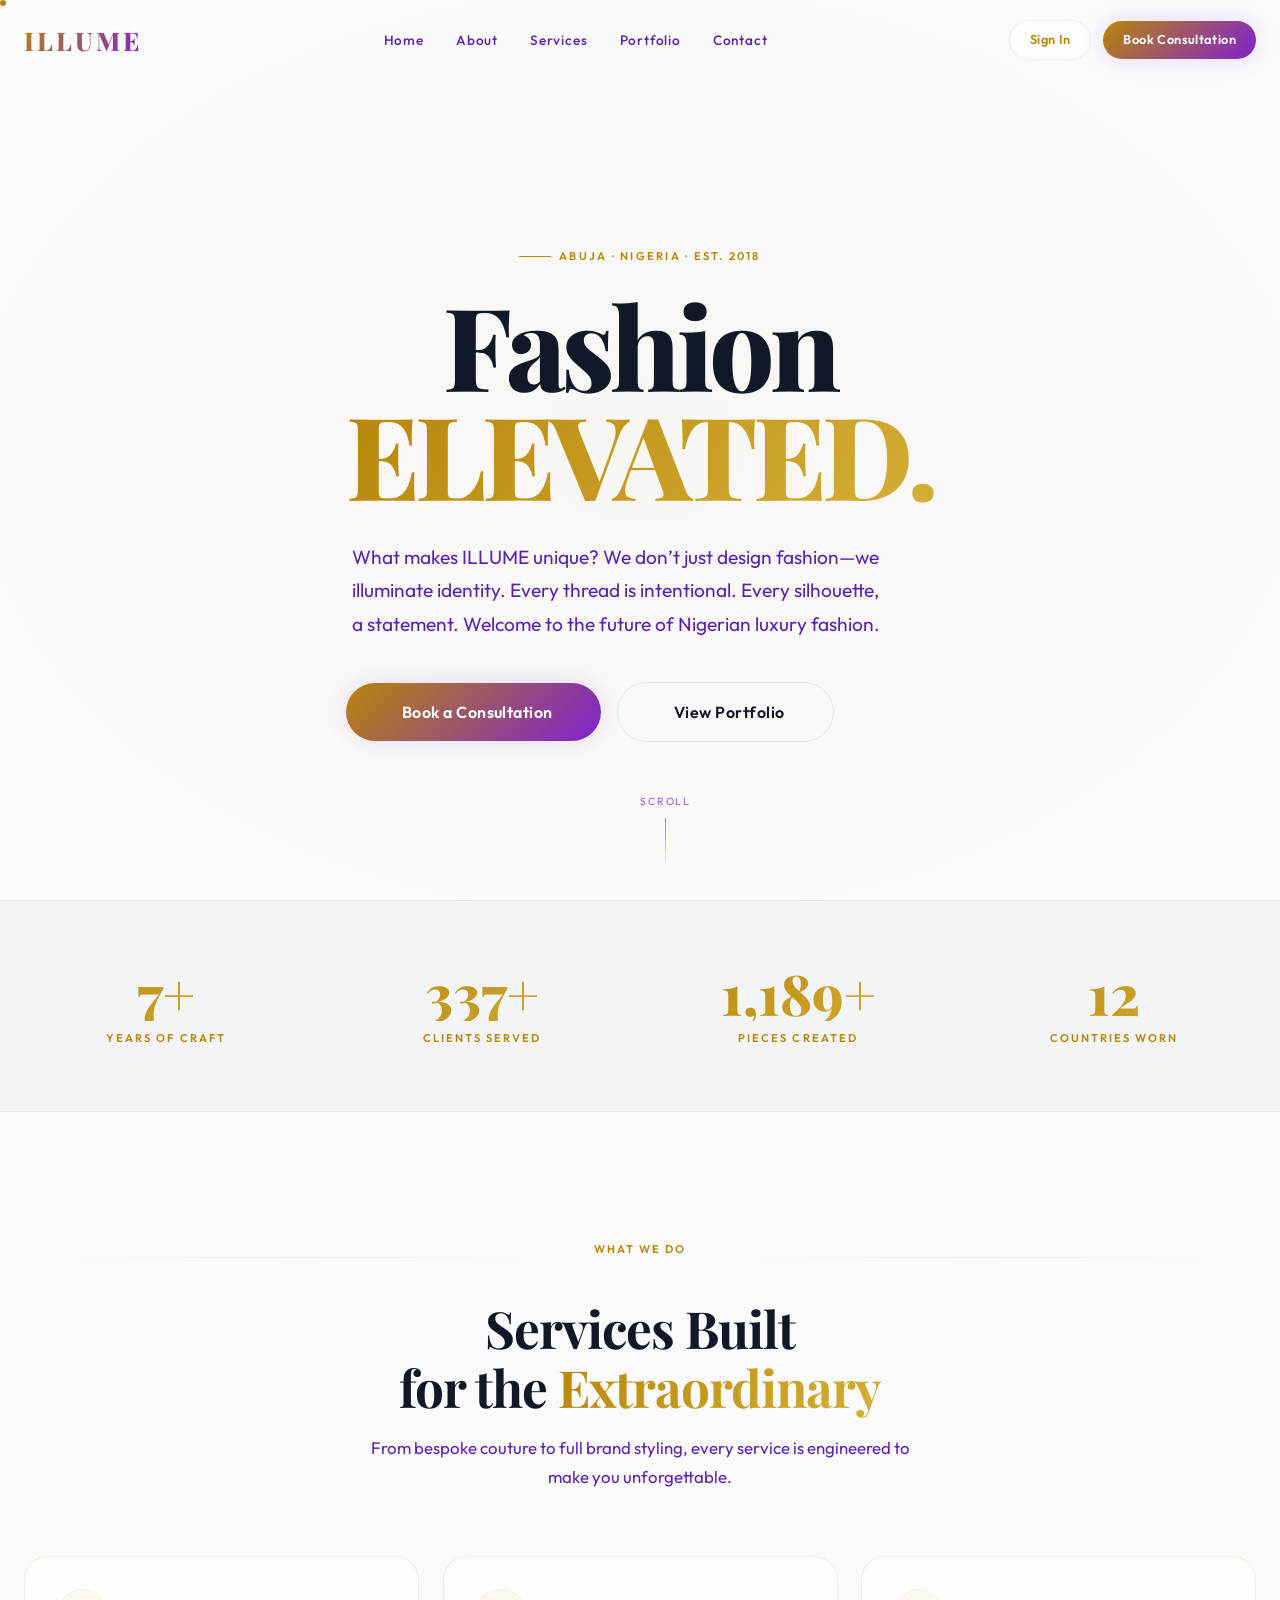
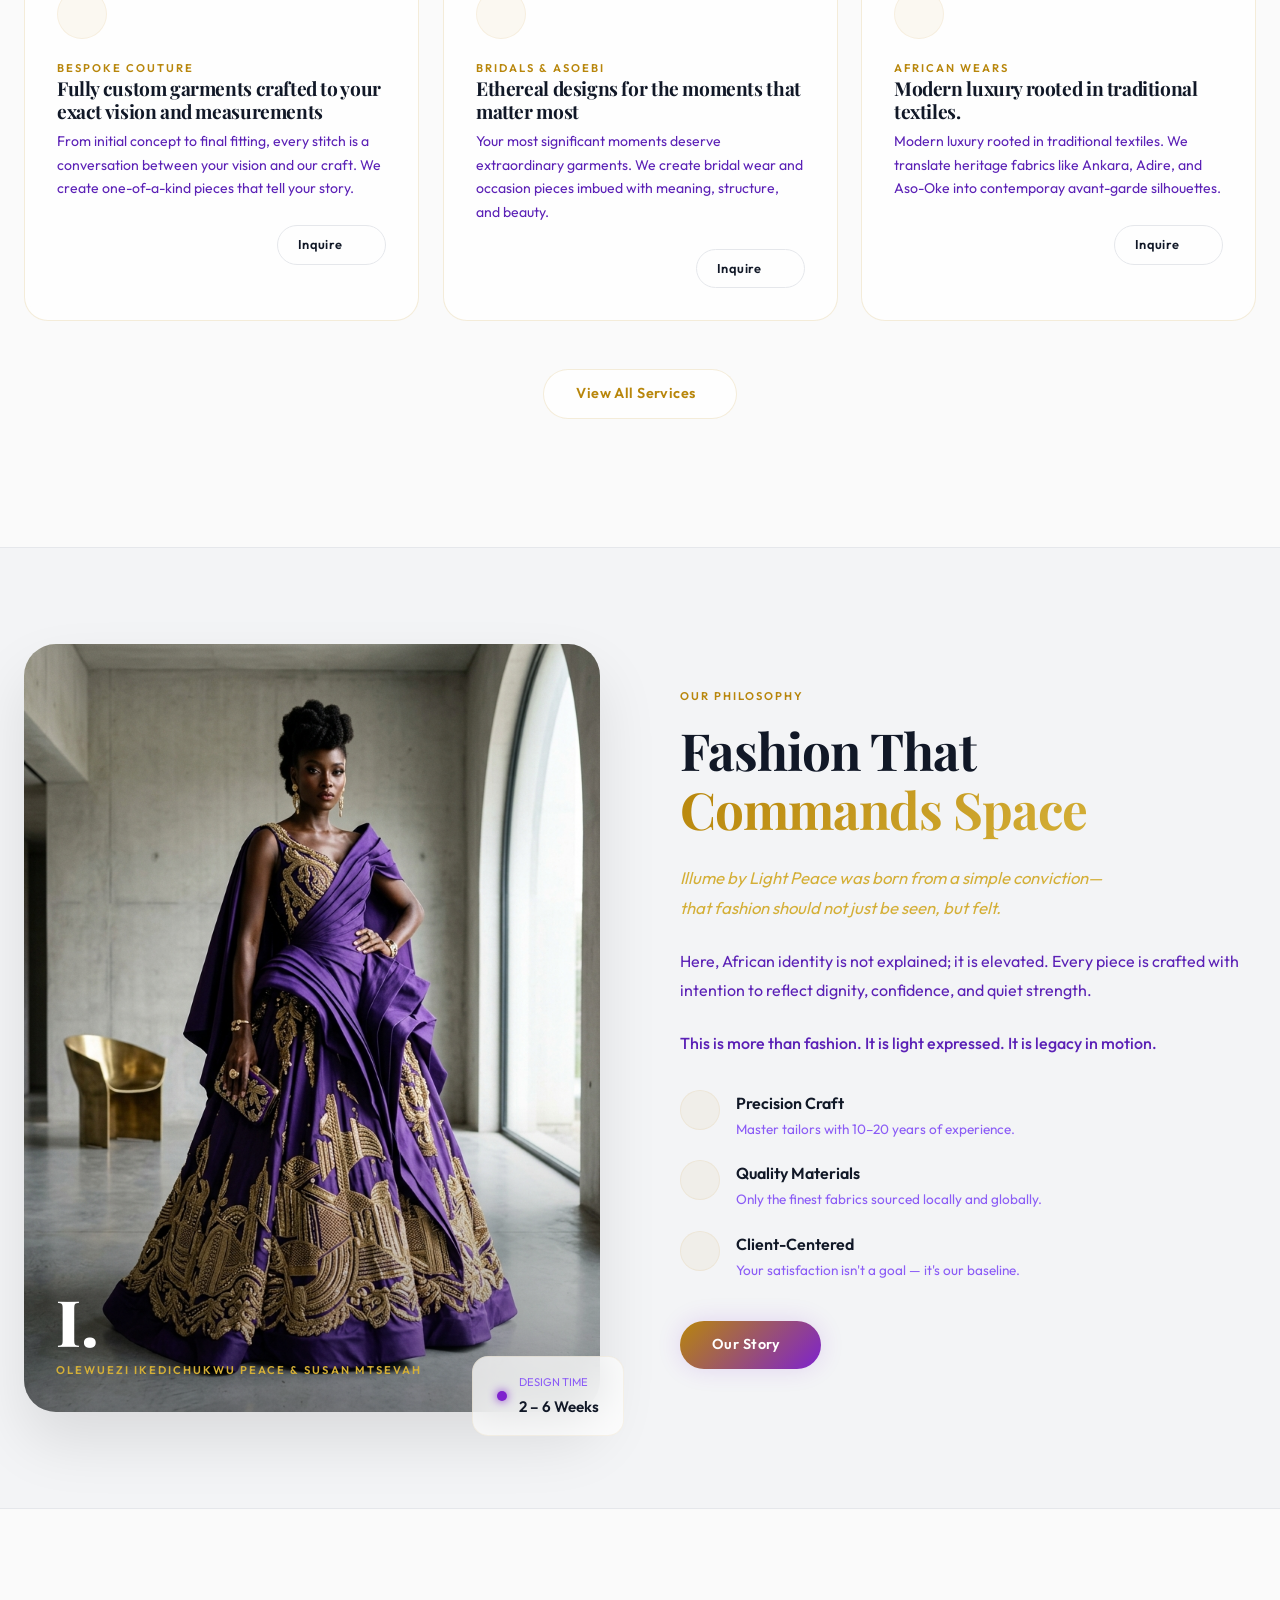
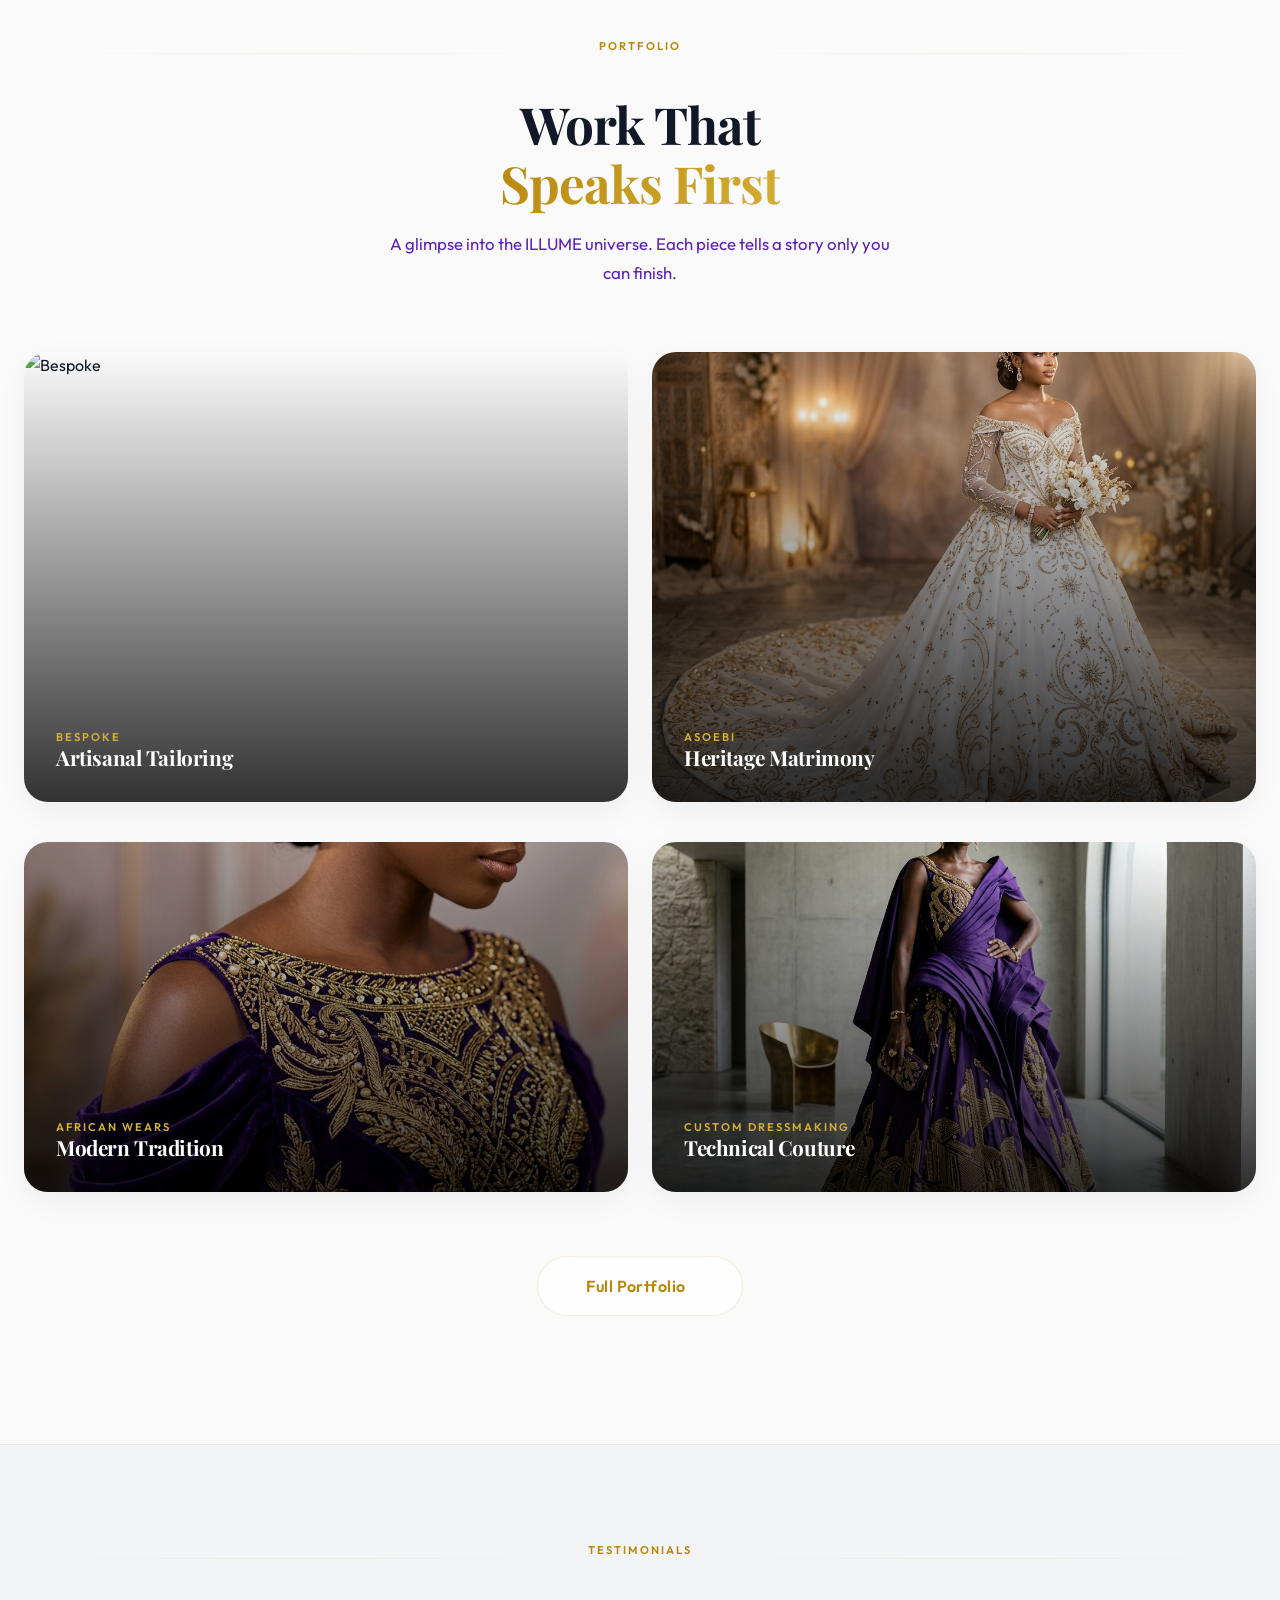
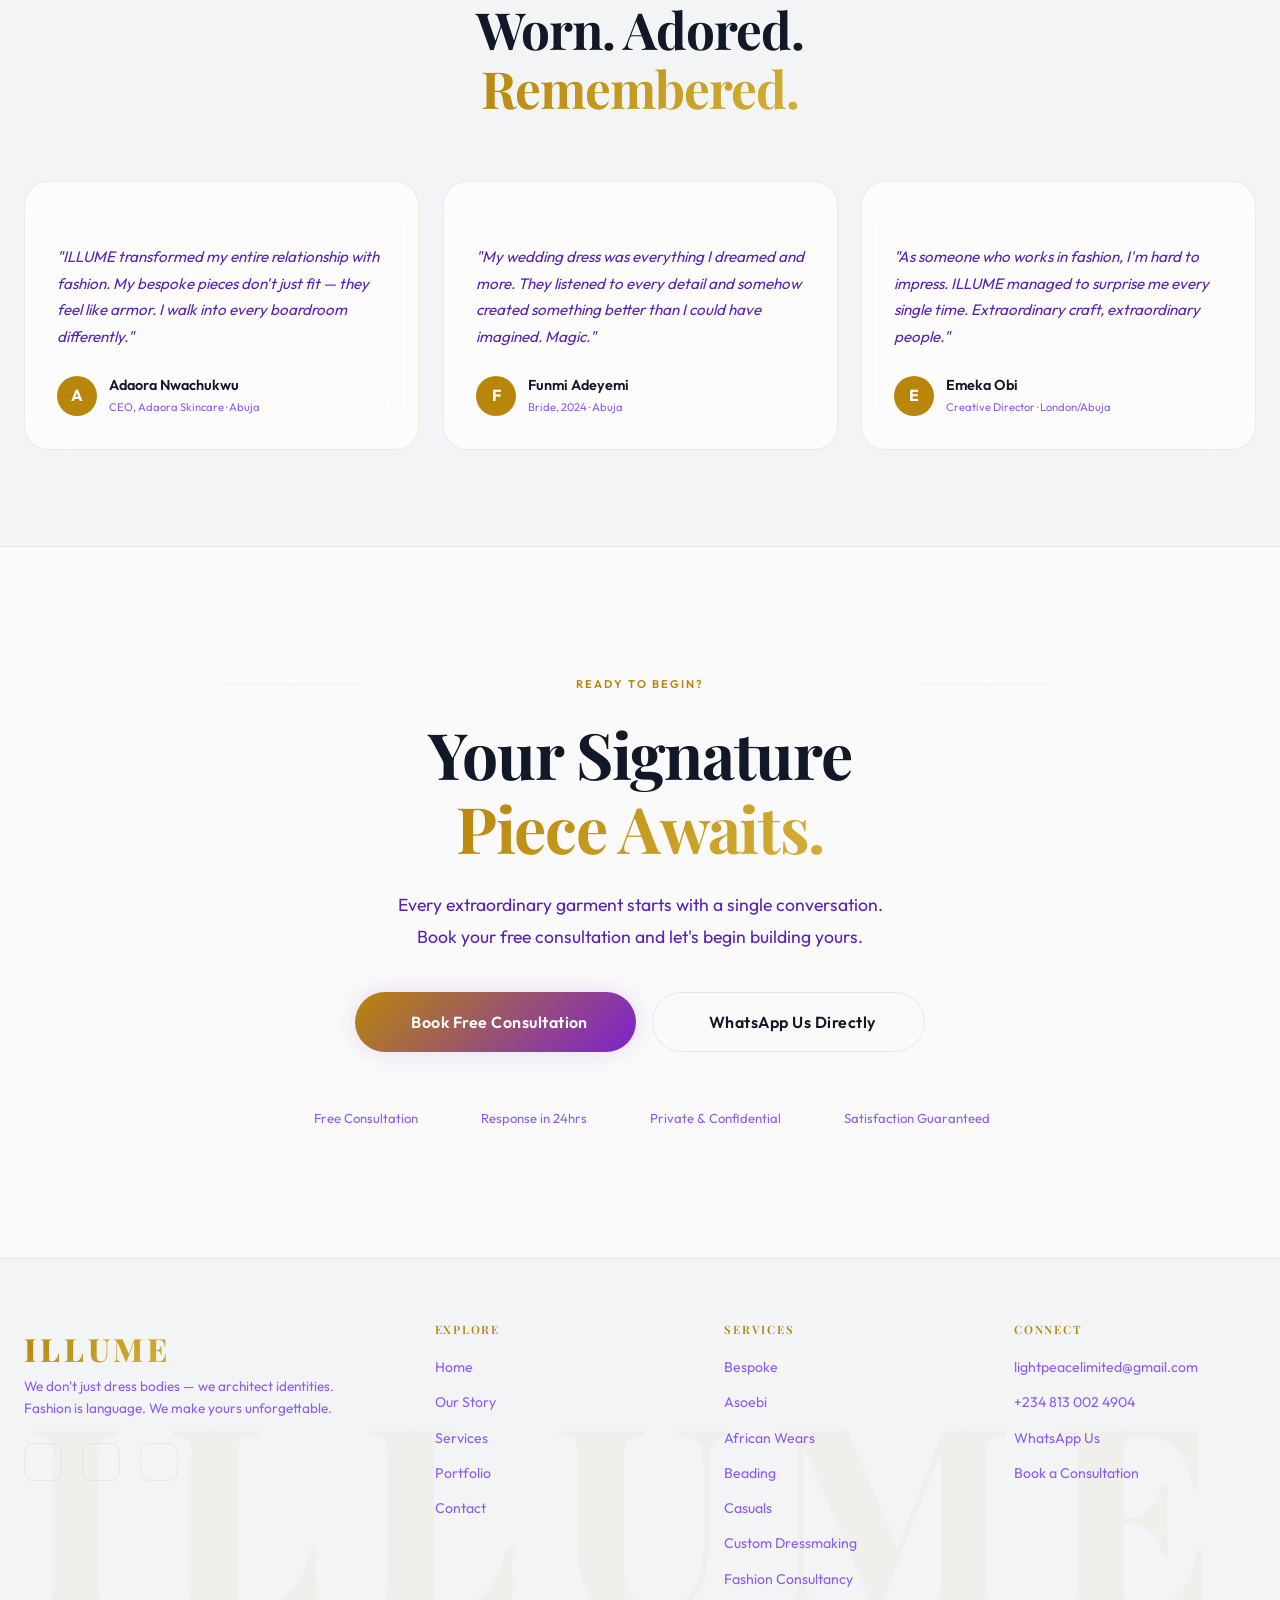
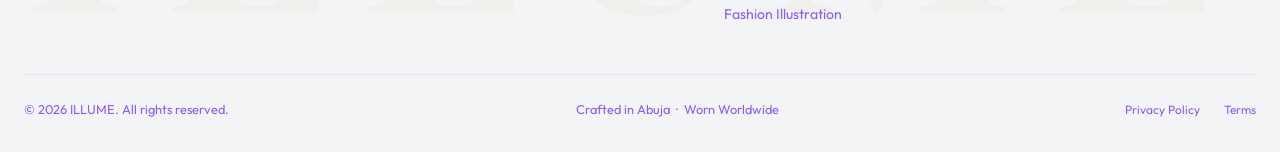
==== commit e4191c22: "Mirror PHP files to static HTML for GitHub Pages" ====
--- a/index.html
+++ b/index.html
@@ -103,8 +103,8 @@
   <a href="portfolio.html" class="nav__link">Portfolio</a>
   <a href="#contact" class="nav__link">Contact</a>
   <div style="display:flex;gap:1rem;flex-wrap:wrap;justify-content:center;margin-top:1rem;">
-    <a href="auth/login.php" class="btn btn--secondary">Sign In</a>
-    <a href="consultation.php" class="btn btn--primary">Book Consultation</a>
+    <a href="login.html" class="btn btn--secondary">Sign In</a>
+    <a href="contact.html" class="btn btn--primary">Book Consultation</a>
   </div>
 </div>
 
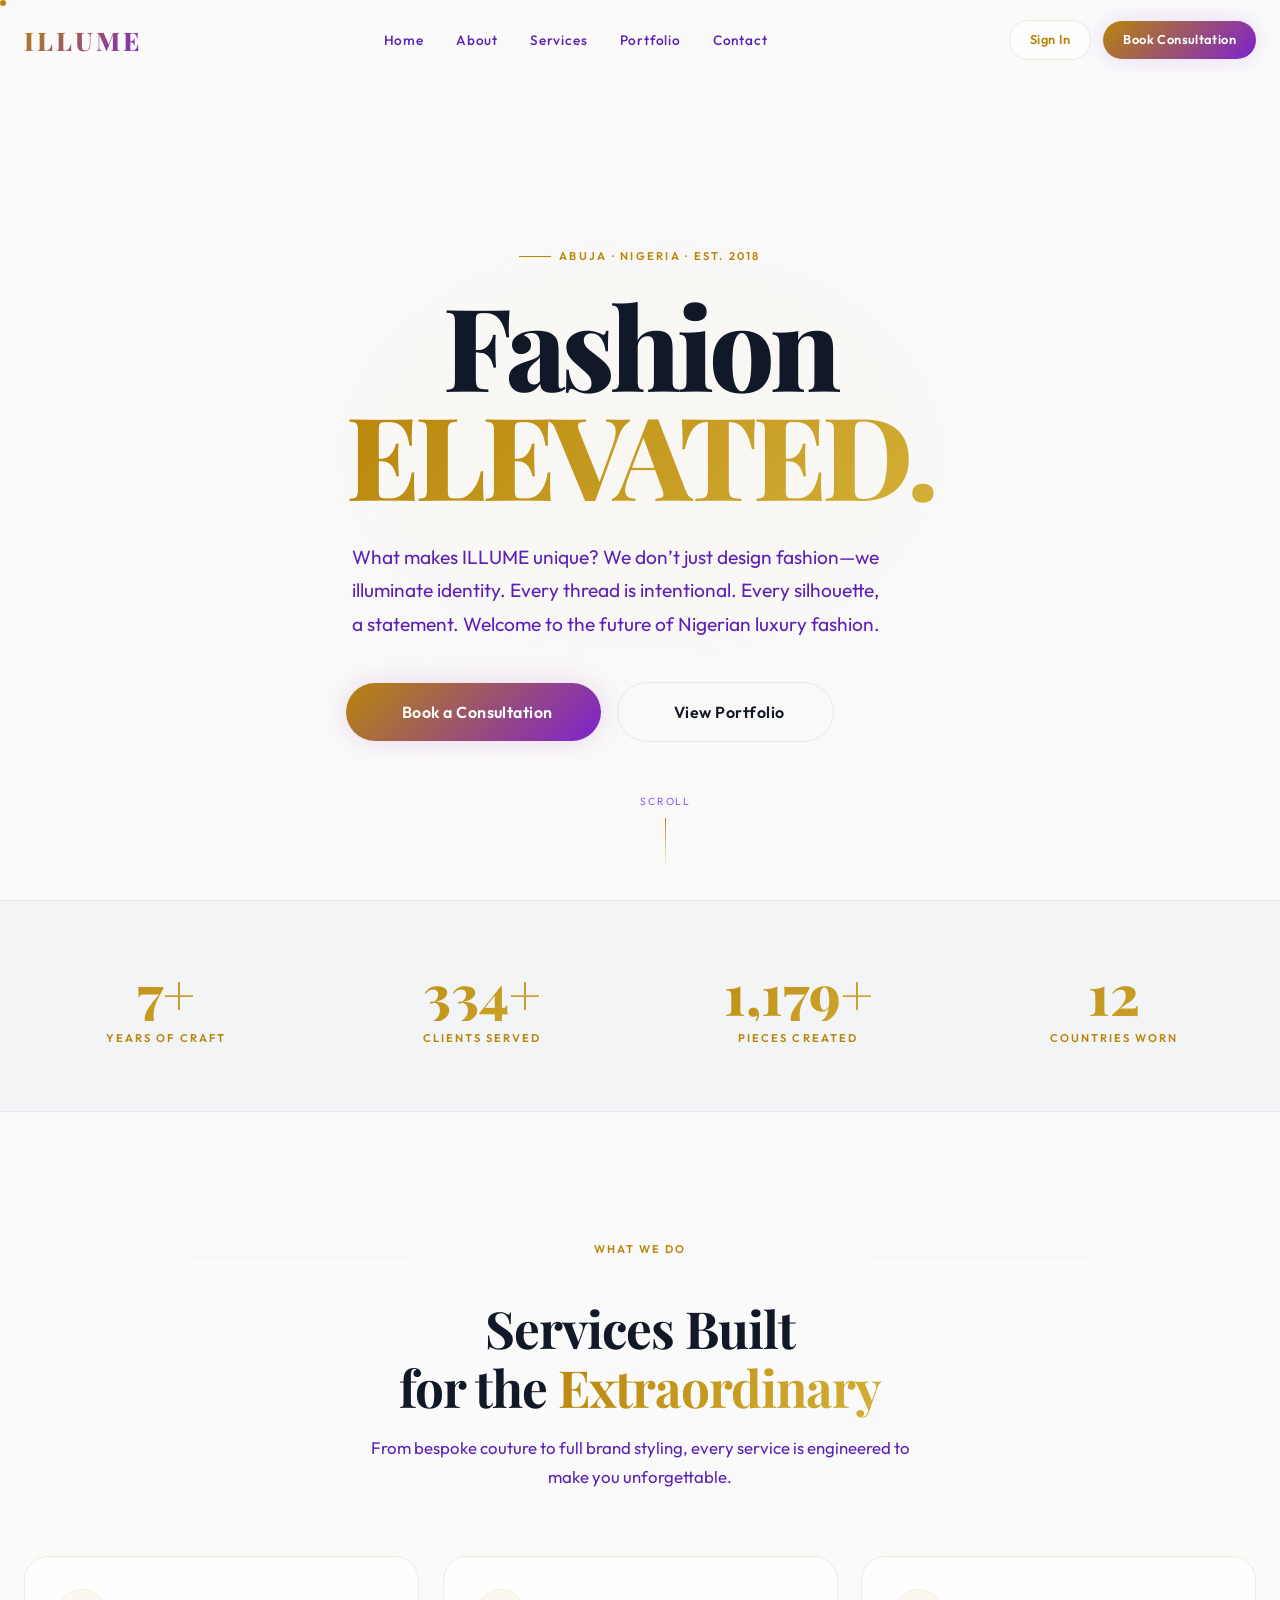
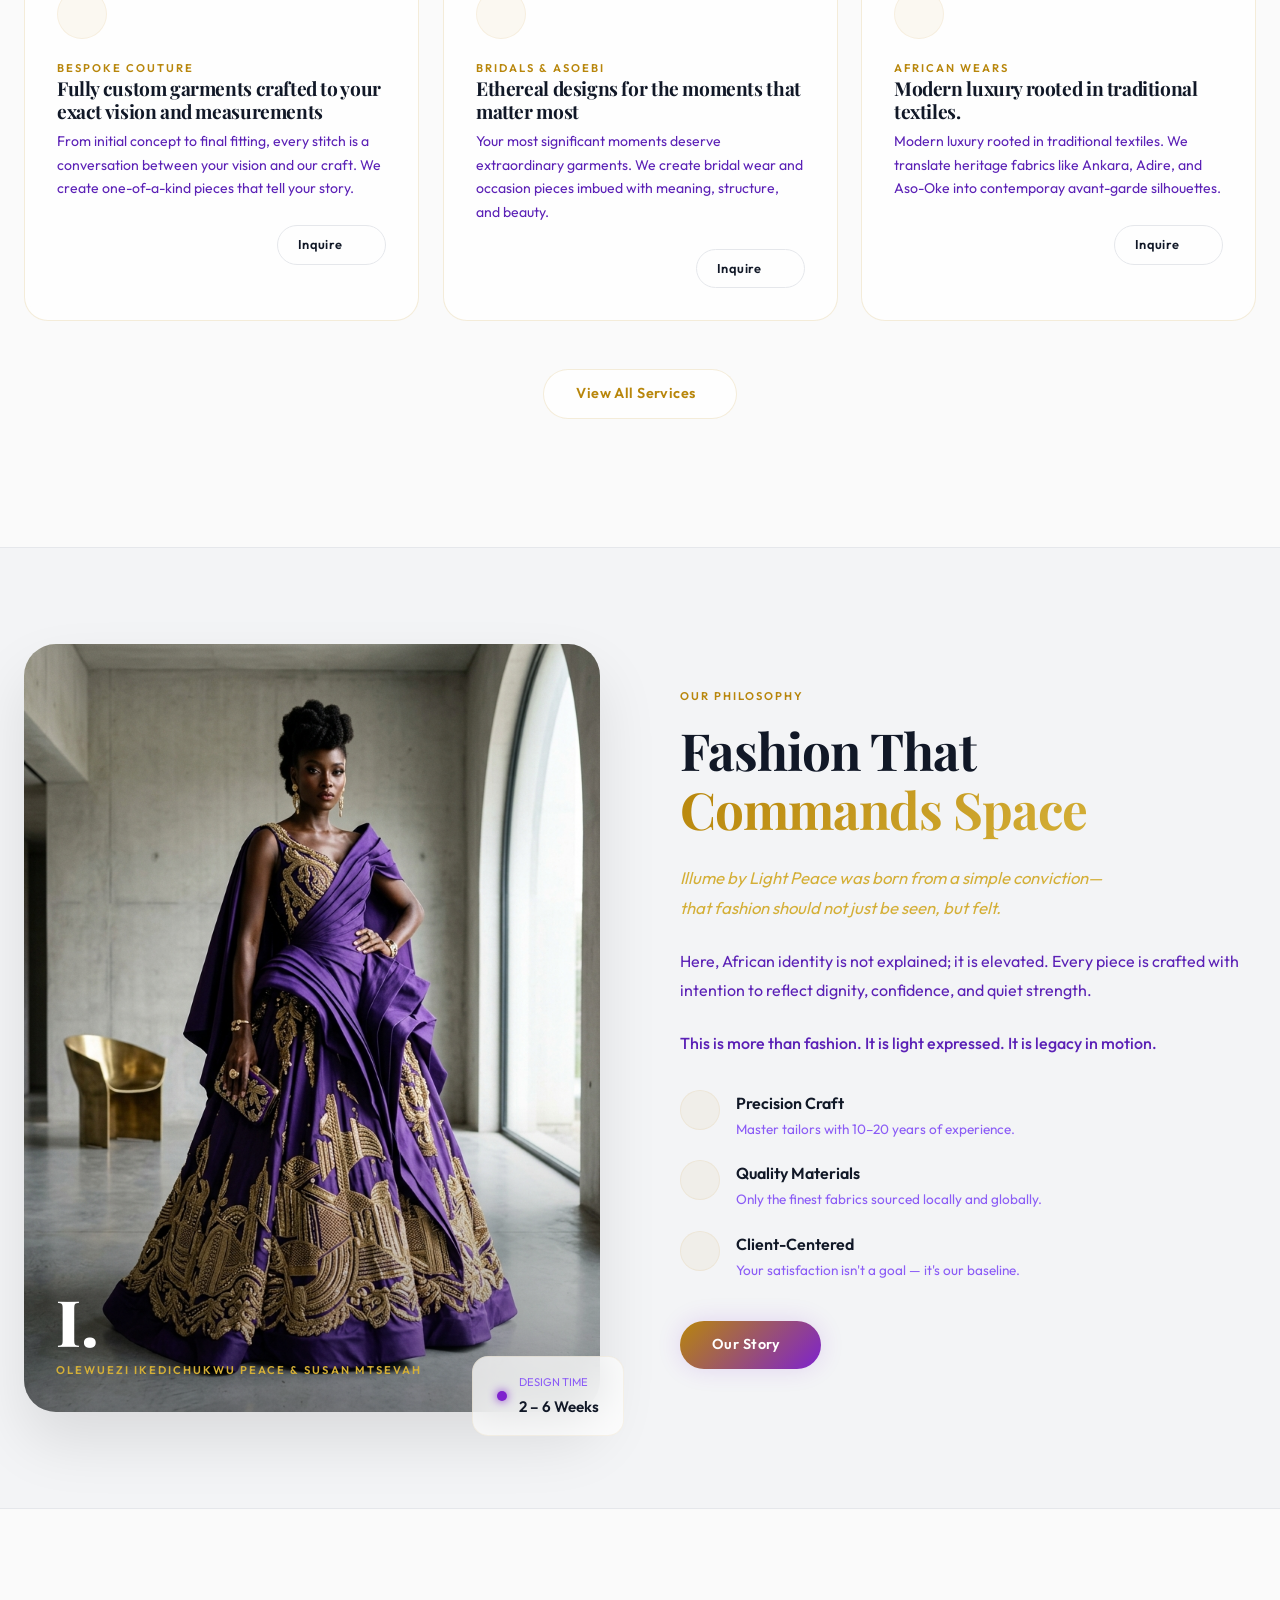
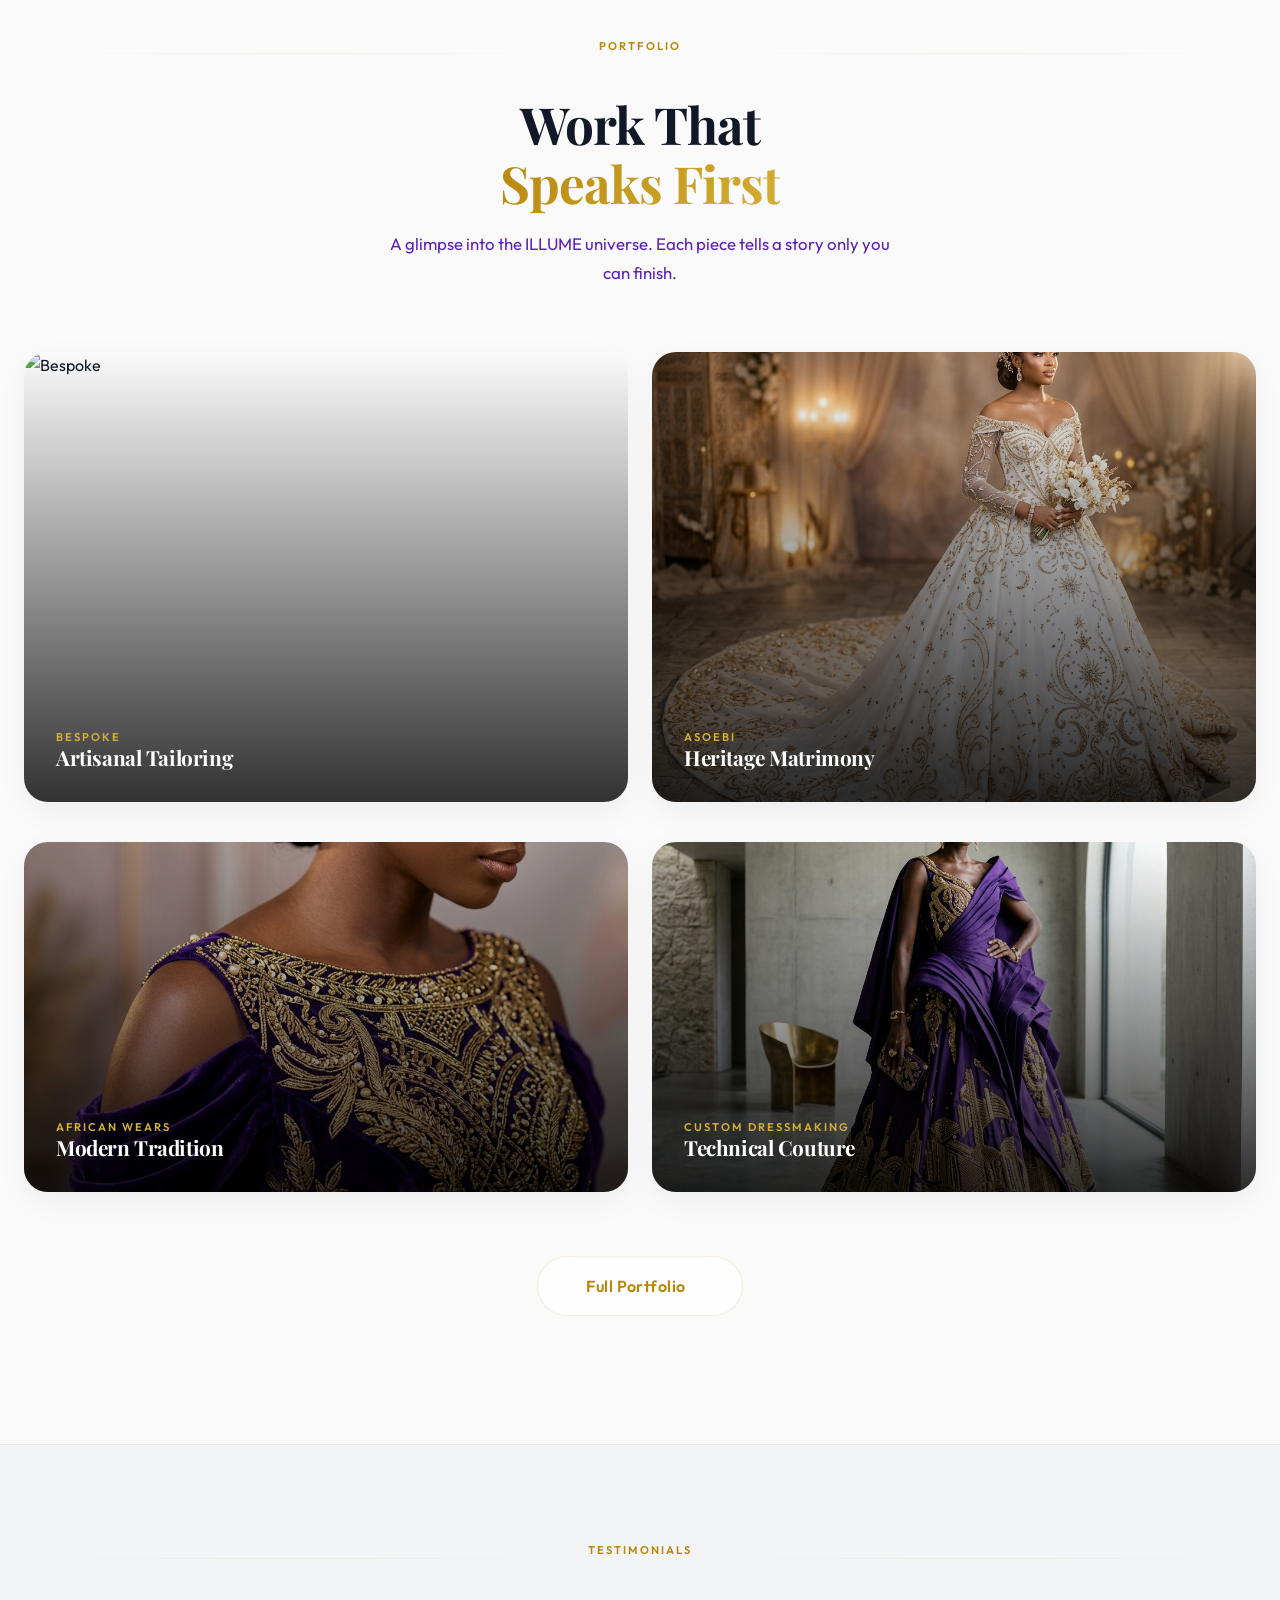
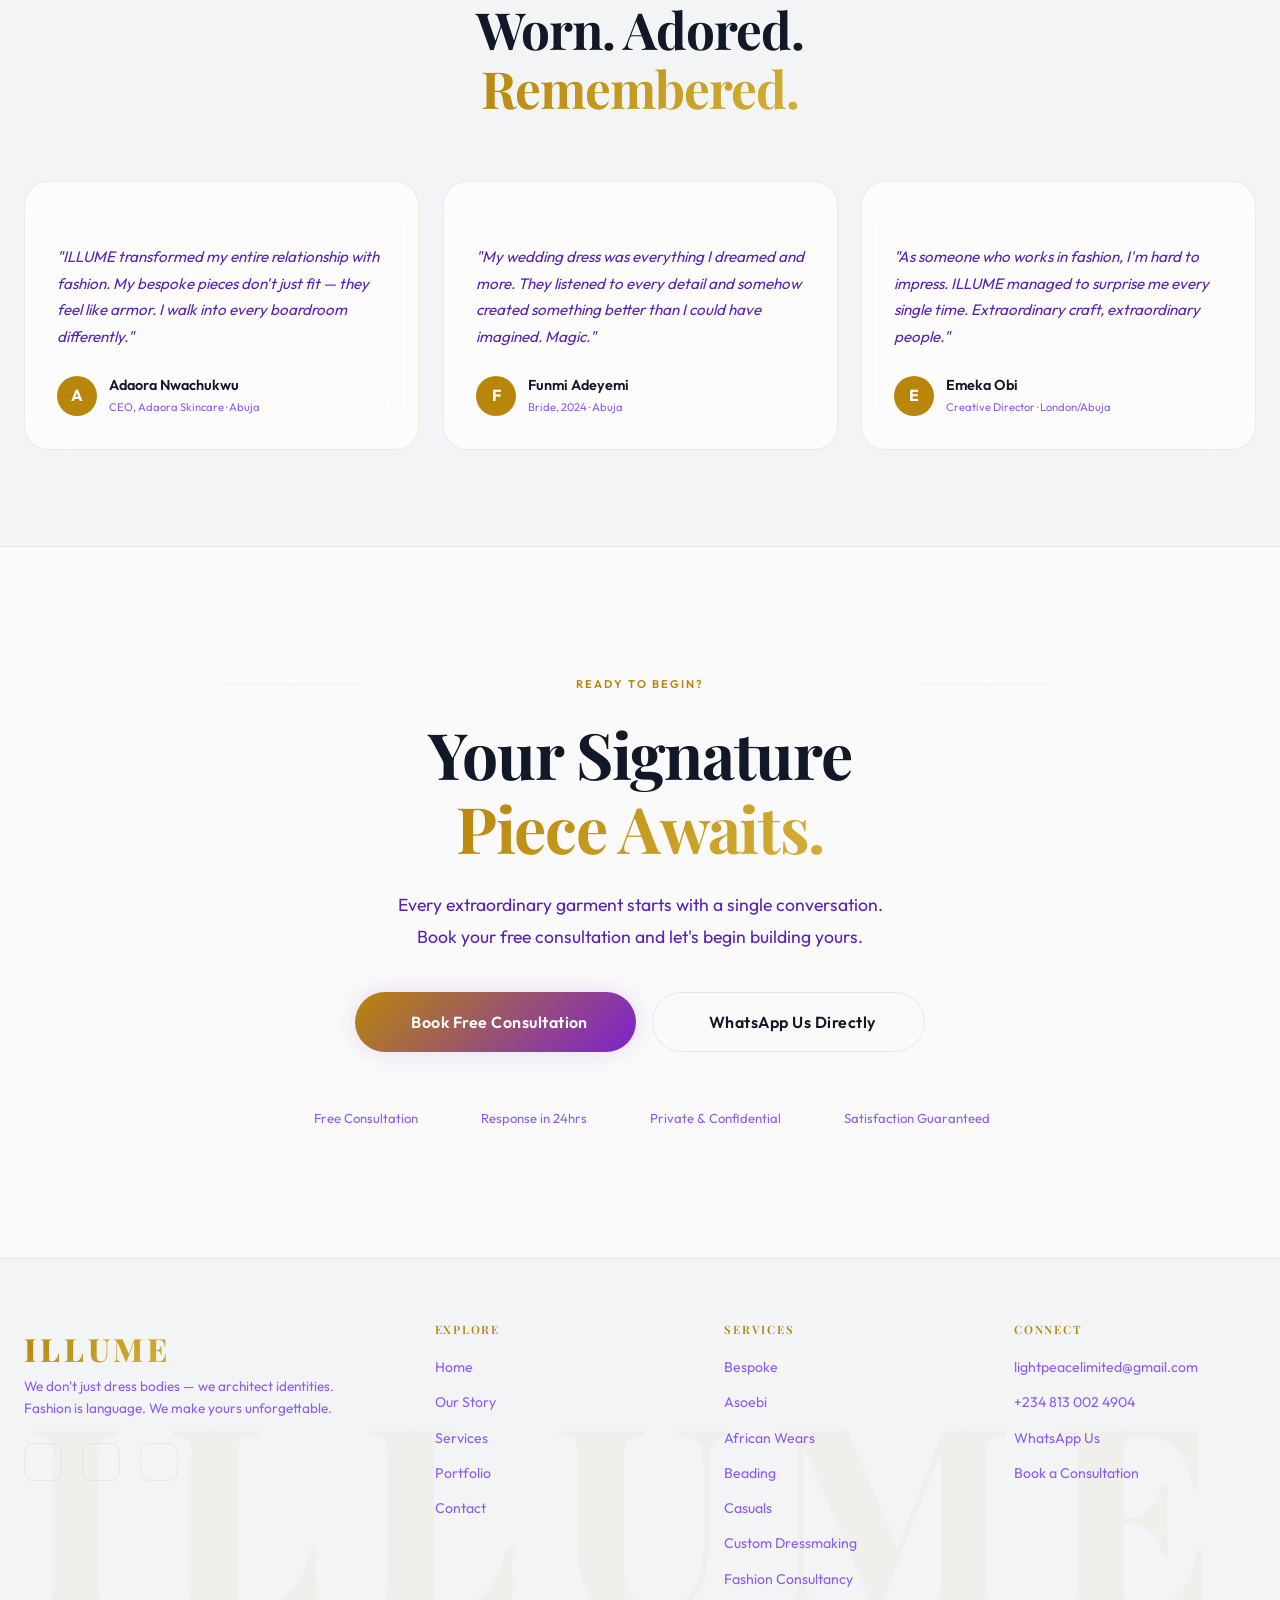
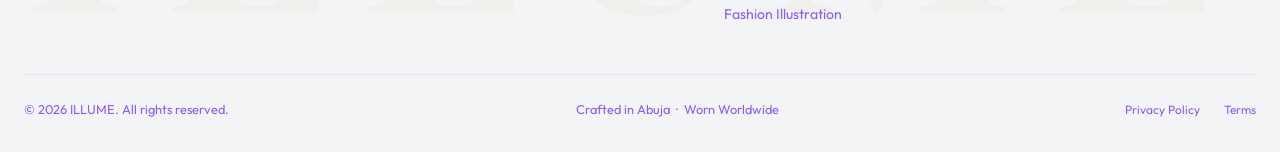
==== commit 03dc5df7: "fix: replace all .php internal links with .html equivalents for GitHub Pages compatibility" ====
--- a/index.html
+++ b/index.html
@@ -188,7 +188,7 @@
         <h3 style="font-size: 1.2rem; margin-bottom: 0.5rem;">Fully custom garments crafted to your exact vision and measurements</h3>
         <p style="font-size: 0.88rem; line-height: 1.7;">From initial concept to final fitting, every stitch is a conversation between your vision and our craft. We create one-of-a-kind pieces that tell your story.</p>
         <div style="display:flex; align-items:center; justify-content:flex-end; margin-top:auto; padding-top: 1.5rem;">
-          <a href="consultation.php" class="btn btn--ghost btn--sm">Inquire <i data-lucide="arrow-right" style="width:14px;height:14px;"></i></a>
+          <a href="consultation.html" class="btn btn--ghost btn--sm">Inquire <i data-lucide="arrow-right" style="width:14px;height:14px;"></i></a>
         </div>
       </div>
       <!-- Bridals -->
@@ -198,7 +198,7 @@
         <h3 style="font-size: 1.2rem; margin-bottom: 0.5rem;">Ethereal designs for the moments that matter most</h3>
         <p style="font-size: 0.88rem; line-height: 1.7;">Your most significant moments deserve extraordinary garments. We create bridal wear and occasion pieces imbued with meaning, structure, and beauty.</p>
         <div style="display:flex; align-items:center; justify-content:flex-end; margin-top:auto; padding-top: 1.5rem;">
-          <a href="consultation.php" class="btn btn--ghost btn--sm">Inquire <i data-lucide="arrow-right" style="width:14px;height:14px;"></i></a>
+          <a href="consultation.html" class="btn btn--ghost btn--sm">Inquire <i data-lucide="arrow-right" style="width:14px;height:14px;"></i></a>
         </div>
       </div>
       <!-- African Wears -->
@@ -208,13 +208,13 @@
         <h3 style="font-size: 1.2rem; margin-bottom: 0.5rem;">Modern luxury rooted in traditional textiles.</h3>
         <p style="font-size: 0.88rem; line-height: 1.7;">Modern luxury rooted in traditional textiles. We translate heritage fabrics like Ankara, Adire, and Aso-Oke into contemporay avant-garde silhouettes.</p>
         <div style="display:flex; align-items:center; justify-content:flex-end; margin-top:auto; padding-top: 1.5rem;">
-          <a href="consultation.php" class="btn btn--ghost btn--sm">Inquire <i data-lucide="arrow-right" style="width:14px;height:14px;"></i></a>
+          <a href="consultation.html" class="btn btn--ghost btn--sm">Inquire <i data-lucide="arrow-right" style="width:14px;height:14px;"></i></a>
         </div>
       </div>
     </div>
 
     <div style="text-align: center;">
-      <a href="services.php" class="btn btn--secondary">View All Services <i data-lucide="arrow-right"></i></a>
+      <a href="services.html" class="btn btn--secondary">View All Services <i data-lucide="arrow-right"></i></a>
     </div>
   </div>
 </section>
@@ -286,7 +286,7 @@
 
     <div style="display:grid; grid-template-columns:repeat(2, 1fr); gap:1.5rem; margin-bottom: 3rem;">
       <!-- Bespoke -->
-      <a href="services.php" class="portfolio-item reveal" style="height:450px; border-radius:24px; overflow:hidden; position:relative; box-shadow:0 10px 30px rgba(0,0,0,0.05); text-decoration: none;">
+      <a href="services.html" class="portfolio-item reveal" style="height:450px; border-radius:24px; overflow:hidden; position:relative; box-shadow:0 10px 30px rgba(0,0,0,0.05); text-decoration: none;">
         <img src="assets/img/svc_bespoke_1776779653752.png" alt="Bespoke" style="width:100%; height:100%; object-fit:cover;">
         <div style="position:absolute; inset:0; background:linear-gradient(to top, rgba(0,0,0,0.8), transparent); display:flex; align-items:flex-end; padding:2rem;">
             <div>
@@ -296,7 +296,7 @@
         </div>
       </a>
       <!-- Asoebi -->
-      <a href="services.php" class="portfolio-item reveal reveal-delay-1" style="height:450px; border-radius:24px; overflow:hidden; position:relative; box-shadow:0 10px 30px rgba(0,0,0,0.05); text-decoration: none;">
+      <a href="services.html" class="portfolio-item reveal reveal-delay-1" style="height:450px; border-radius:24px; overflow:hidden; position:relative; box-shadow:0 10px 30px rgba(0,0,0,0.05); text-decoration: none;">
         <img src="assets/img/bridal.png" alt="Asoebi" style="width:100%; height:100%; object-fit:cover;">
         <div style="position:absolute; inset:0; background:linear-gradient(to top, rgba(0,0,0,0.8), transparent); display:flex; align-items:flex-end; padding:2rem;">
             <div>
@@ -306,7 +306,7 @@
         </div>
       </a>
       <!-- African Wears -->
-      <a href="services.php" class="portfolio-item reveal" style="height:350px; border-radius:24px; overflow:hidden; position:relative; box-shadow:0 10px 30px rgba(0,0,0,0.05); text-decoration: none;">
+      <a href="services.html" class="portfolio-item reveal" style="height:350px; border-radius:24px; overflow:hidden; position:relative; box-shadow:0 10px 30px rgba(0,0,0,0.05); text-decoration: none;">
         <img src="assets/img/couture.png" alt="African Wears" style="width:100%; height:100%; object-fit:cover;">
         <div style="position:absolute; inset:0; background:linear-gradient(to top, rgba(0,0,0,0.8), transparent); display:flex; align-items:flex-end; padding:2rem;">
             <div>
@@ -316,7 +316,7 @@
         </div>
       </a>
       <!-- Custom Dressmaking -->
-      <a href="services.php" class="portfolio-item reveal reveal-delay-1" style="height:350px; border-radius:24px; overflow:hidden; position:relative; box-shadow:0 10px 30px rgba(0,0,0,0.05); text-decoration: none;">
+      <a href="services.html" class="portfolio-item reveal reveal-delay-1" style="height:350px; border-radius:24px; overflow:hidden; position:relative; box-shadow:0 10px 30px rgba(0,0,0,0.05); text-decoration: none;">
         <img src="assets/img/philosophy.png" alt="Custom Dressmaking" style="width:100%; height:100%; object-fit:cover;">
         <div style="position:absolute; inset:0; background:linear-gradient(to top, rgba(0,0,0,0.8), transparent); display:flex; align-items:flex-end; padding:2rem;">
             <div>
@@ -328,7 +328,7 @@
     </div>
 
     <div style="text-align: center;">
-      <a href="portfolio.php" class="btn btn--secondary btn--lg">Full Portfolio <i data-lucide="arrow-right"></i></a>
+      <a href="portfolio.html" class="btn btn--secondary btn--lg">Full Portfolio <i data-lucide="arrow-right"></i></a>
     </div>
   </div>
 </section>
@@ -401,7 +401,7 @@
     <p class="reveal reveal-delay-1" style="max-width:520px;margin:0 auto 2.5rem;font-size:1.1rem;line-height:1.8;">Every extraordinary garment starts with a single conversation. Book your free consultation and let's begin building yours.</p>
     
     <div class="reveal reveal-delay-2" style="display:flex;gap:1rem;justify-content:center;flex-wrap:wrap; margin-bottom: 3.5rem;">
-      <a href="consultation.php" class="btn btn--primary btn--lg"><i data-lucide="calendar"></i> Book Free Consultation</a>
+      <a href="consultation.html" class="btn btn--primary btn--lg"><i data-lucide="calendar"></i> Book Free Consultation</a>
       <a href="https://wa.me/2348130024904" class="btn btn--ghost btn--lg" target="_blank"><i data-lucide="message-circle"></i> WhatsApp Us Directly</a>
     </div>
 
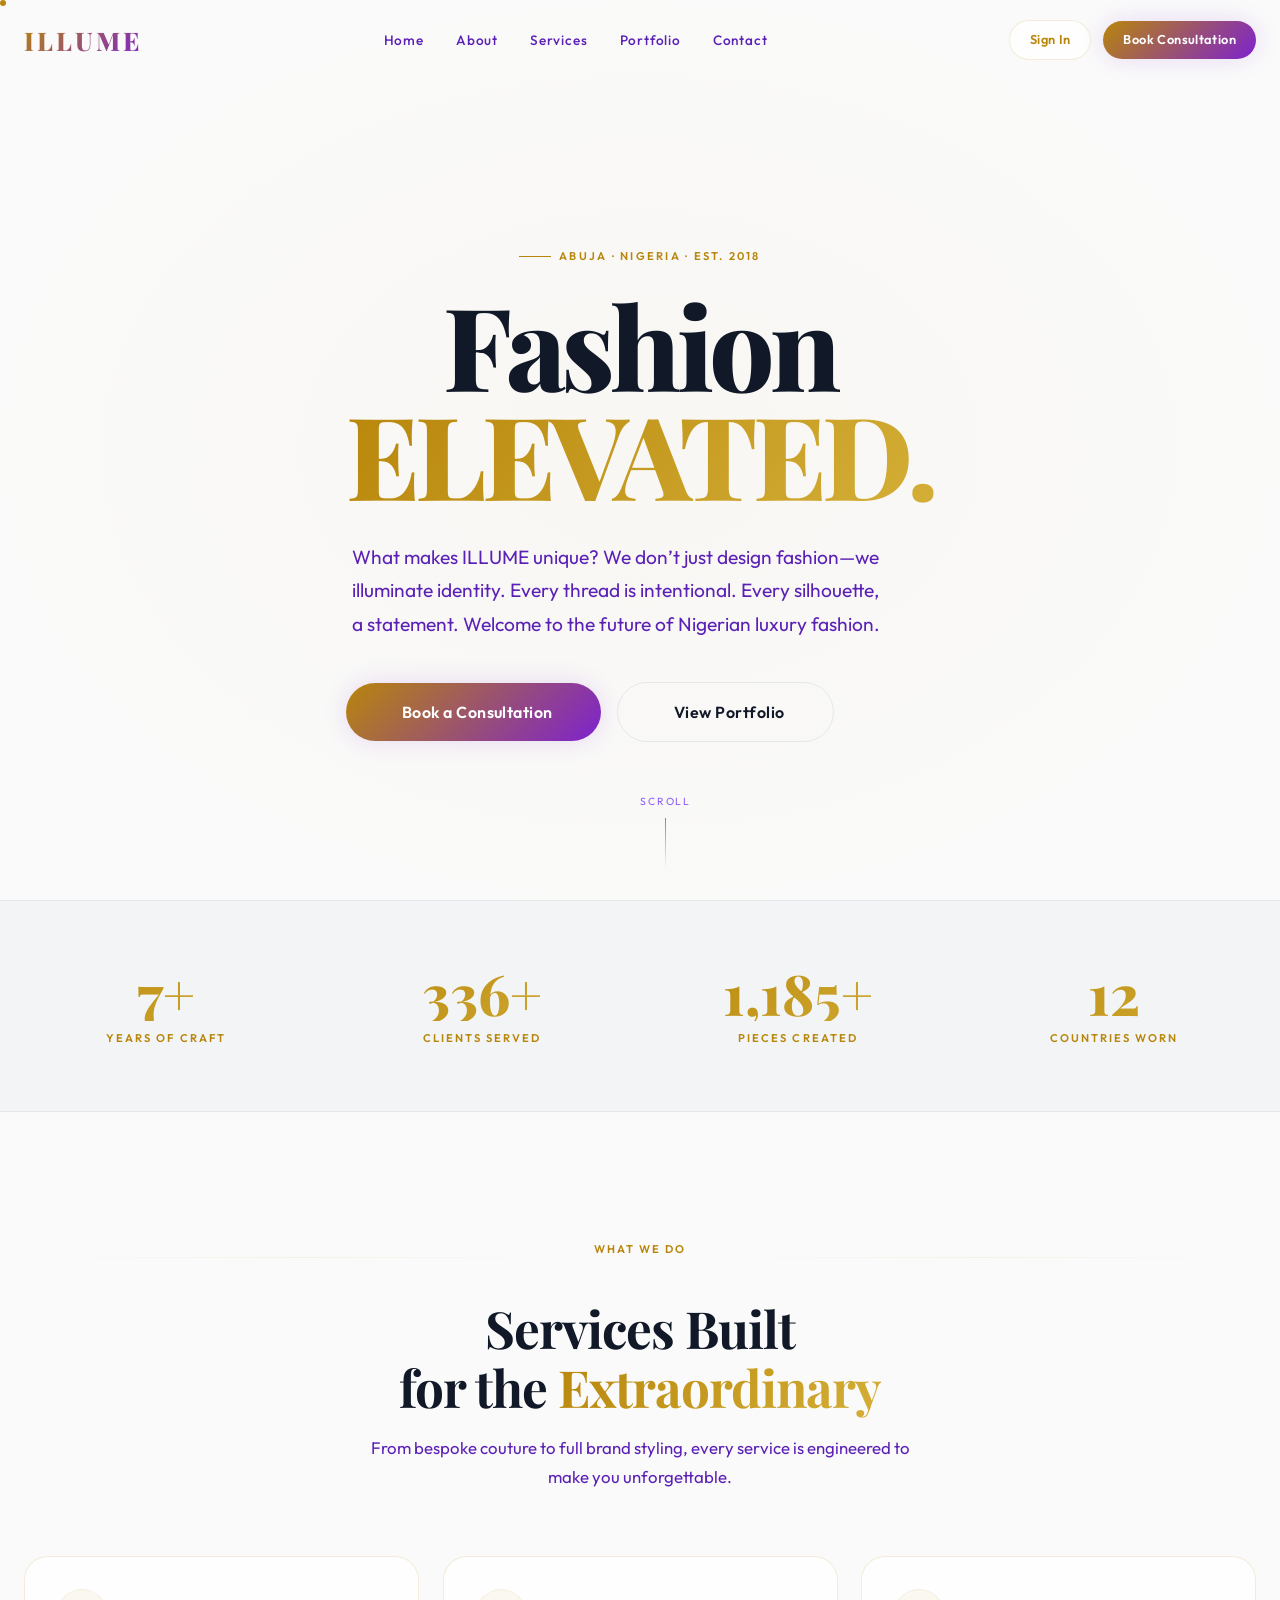
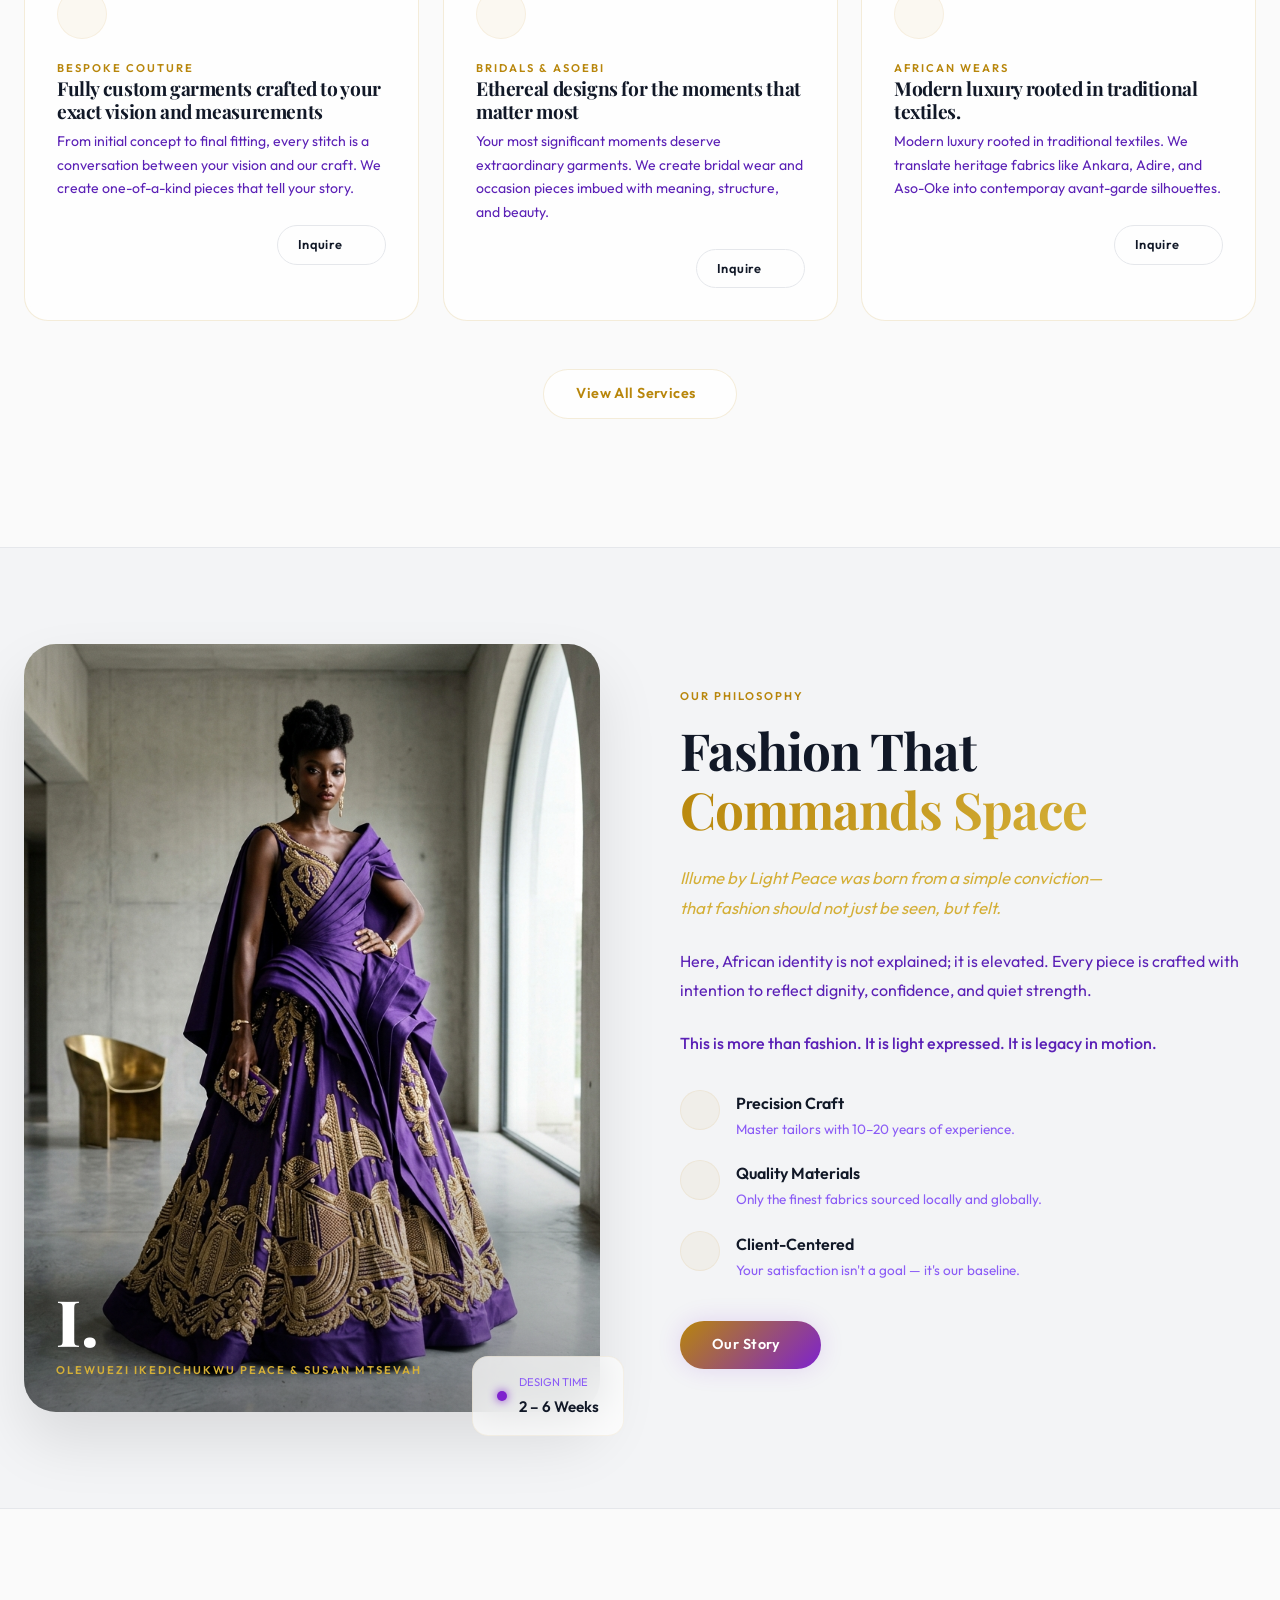
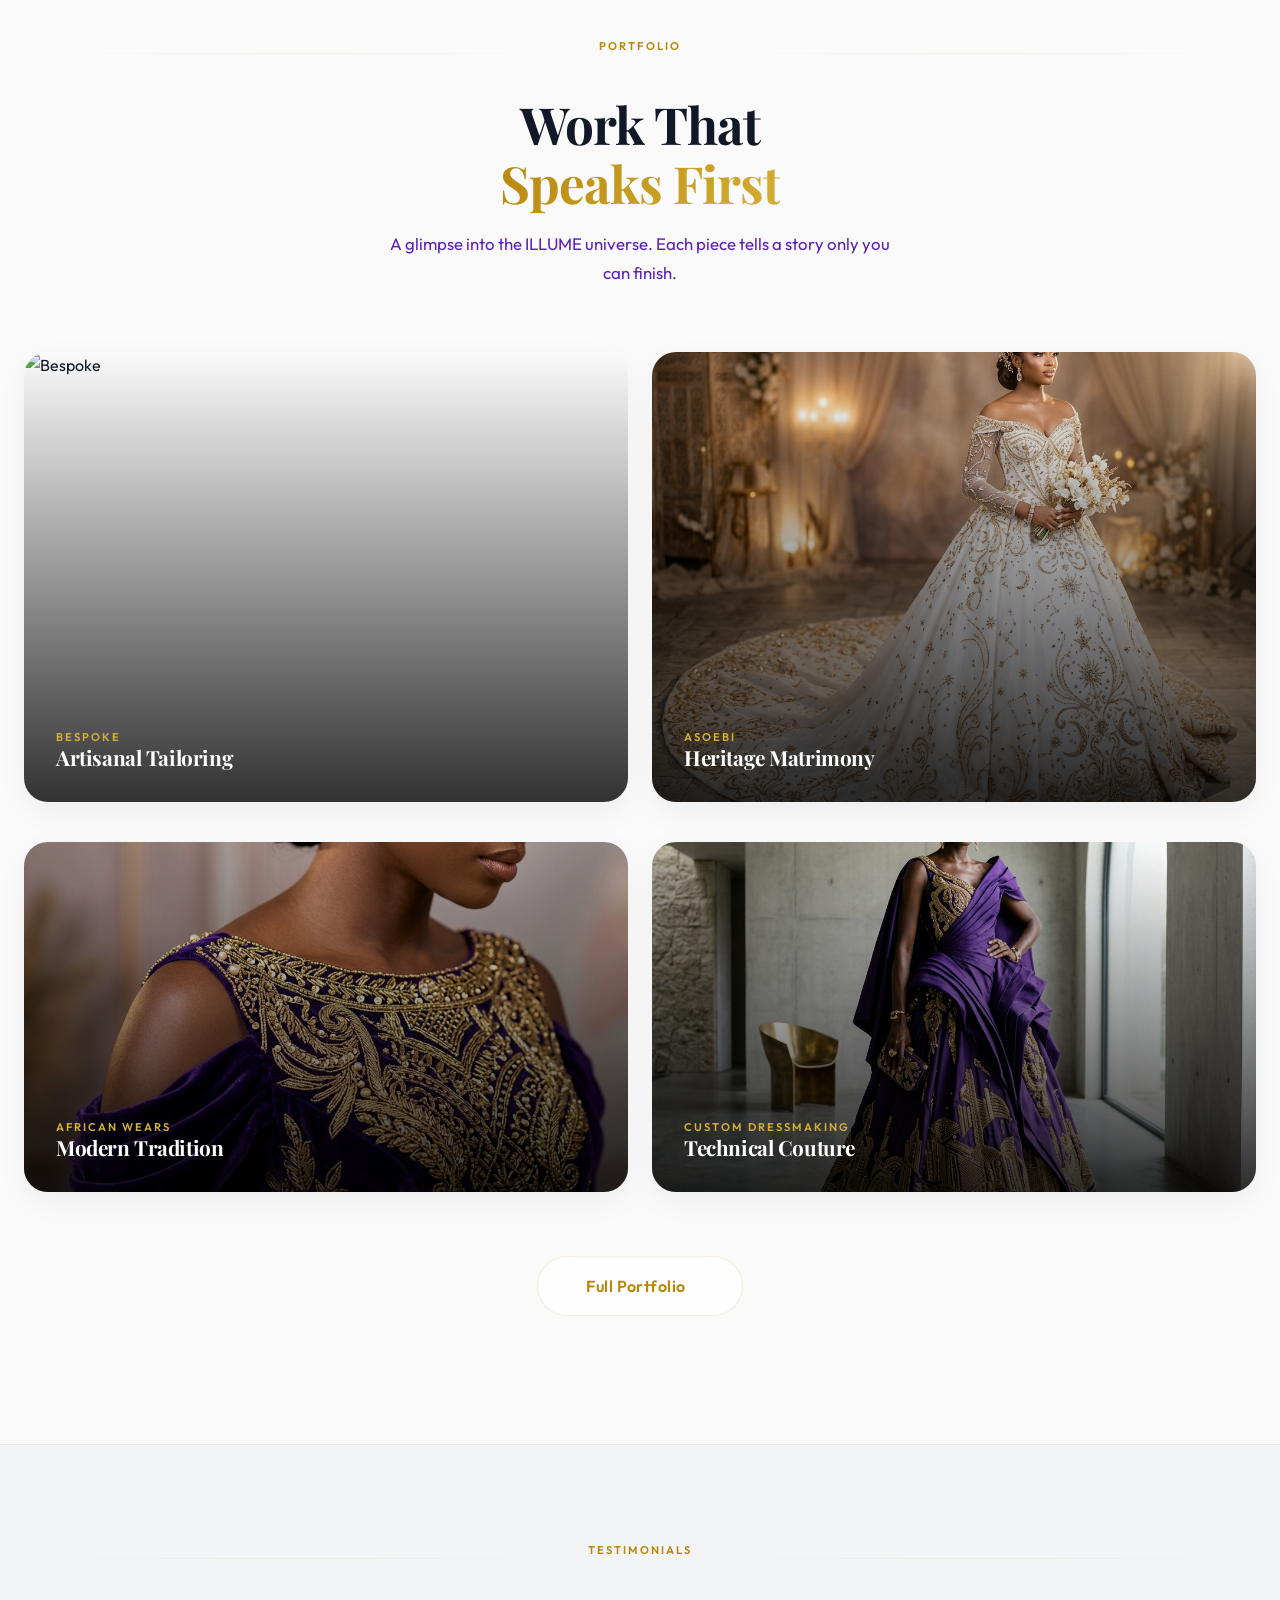
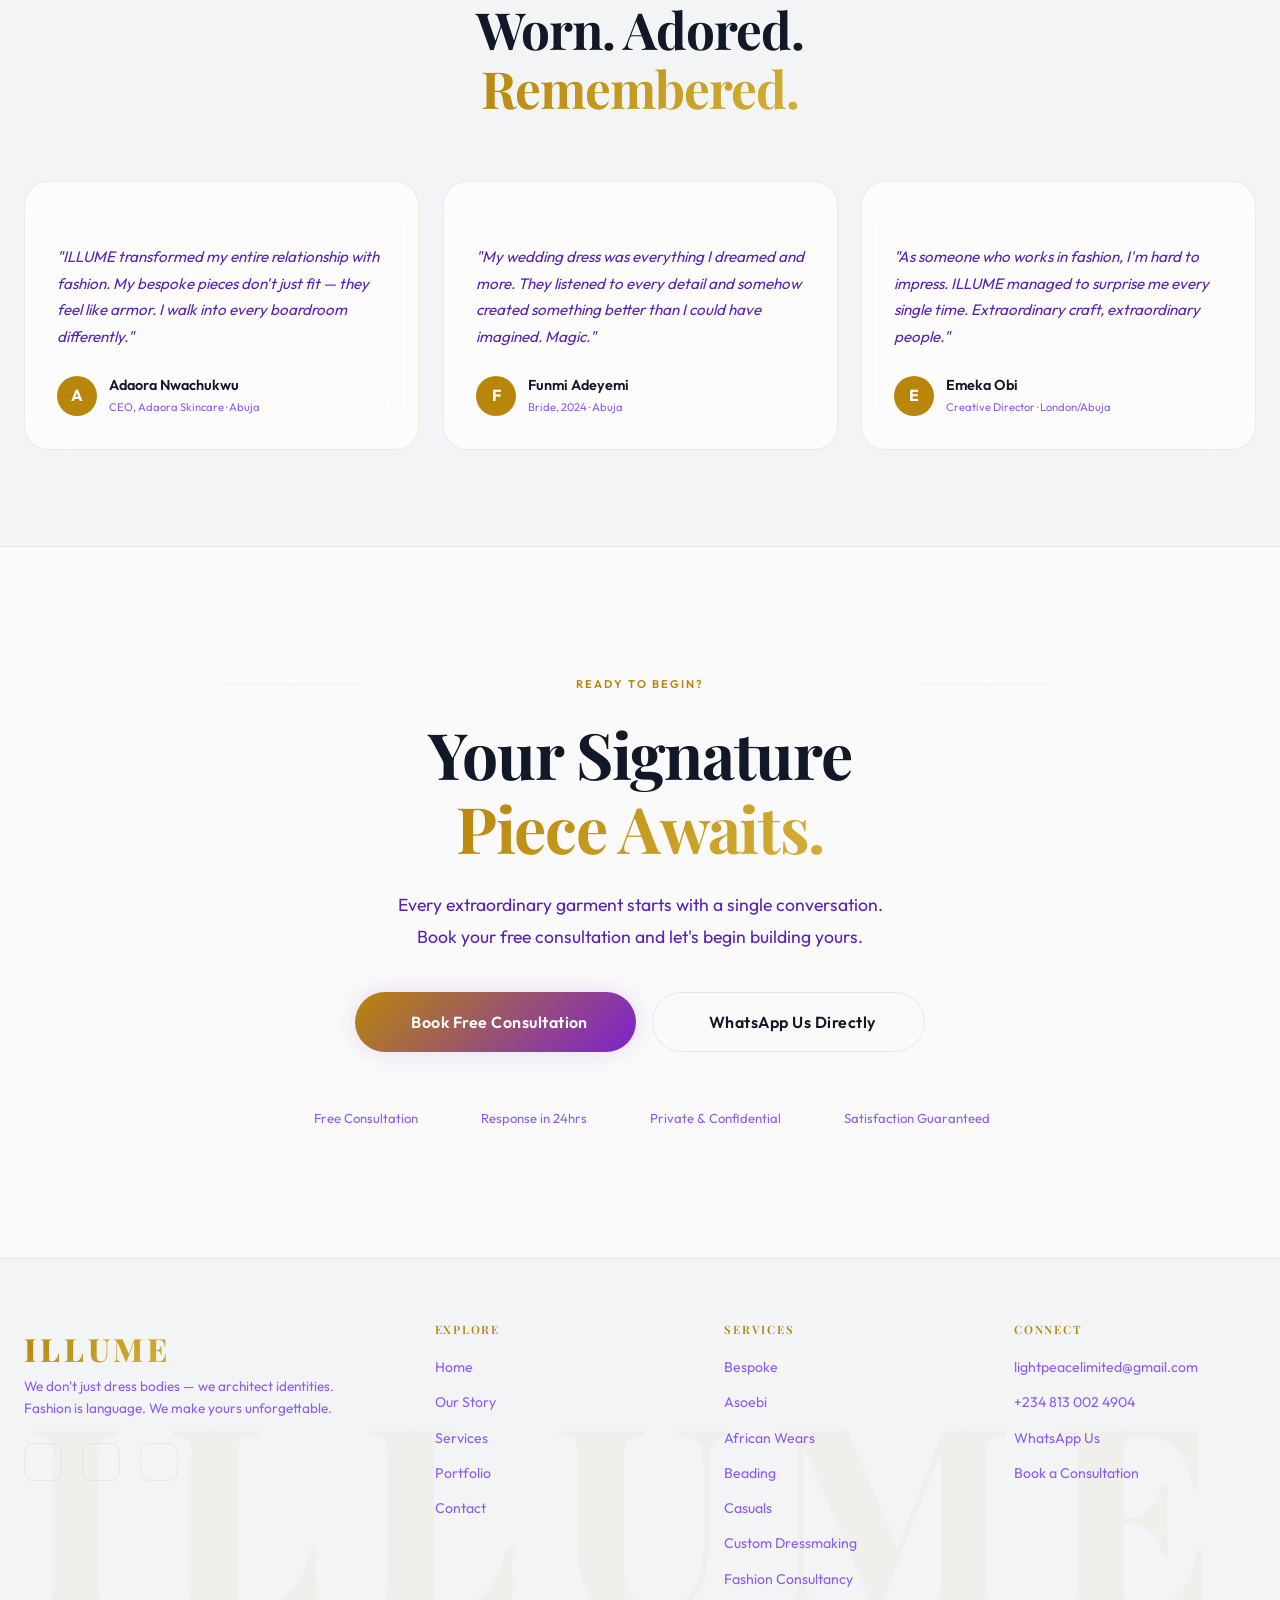
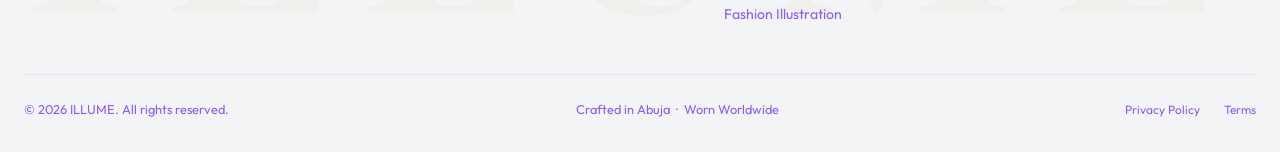
==== commit 6f96d6a7: "fix: global navigation fix - standardized links and assets to relative paths across all HTML files" ====
--- a/index.html
+++ b/index.html
@@ -80,11 +80,11 @@
       <a href="about.html" class="nav__link">About</a>
       <a href="services.html" class="nav__link">Services</a>
       <a href="portfolio.html" class="nav__link">Portfolio</a>
-      <a href="#contact" class="nav__link">Contact</a>
+      <a href="contact.html" class="nav__link">Contact</a>
     </div>
     <div class="nav__actions">
       <a href="login.html" class="btn btn--secondary btn--sm">Sign In</a>
-      <a href="contact.html" class="btn btn--primary btn--sm">Book Consultation</a>
+      <a href="consultation.html" class="btn btn--primary btn--sm">Book Consultation</a>
       <button class="nav__hamburger" aria-label="Open menu">
         <span></span><span></span><span></span>
       </button>
@@ -101,10 +101,10 @@
   <a href="about.html" class="nav__link">About</a>
   <a href="services.html" class="nav__link">Services</a>
   <a href="portfolio.html" class="nav__link">Portfolio</a>
-  <a href="#contact" class="nav__link">Contact</a>
+  <a href="contact.html" class="nav__link">Contact</a>
   <div style="display:flex;gap:1rem;flex-wrap:wrap;justify-content:center;margin-top:1rem;">
     <a href="login.html" class="btn btn--secondary">Sign In</a>
-    <a href="contact.html" class="btn btn--primary">Book Consultation</a>
+    <a href="consultation.html" class="btn btn--primary">Book Consultation</a>
   </div>
 </div>
 
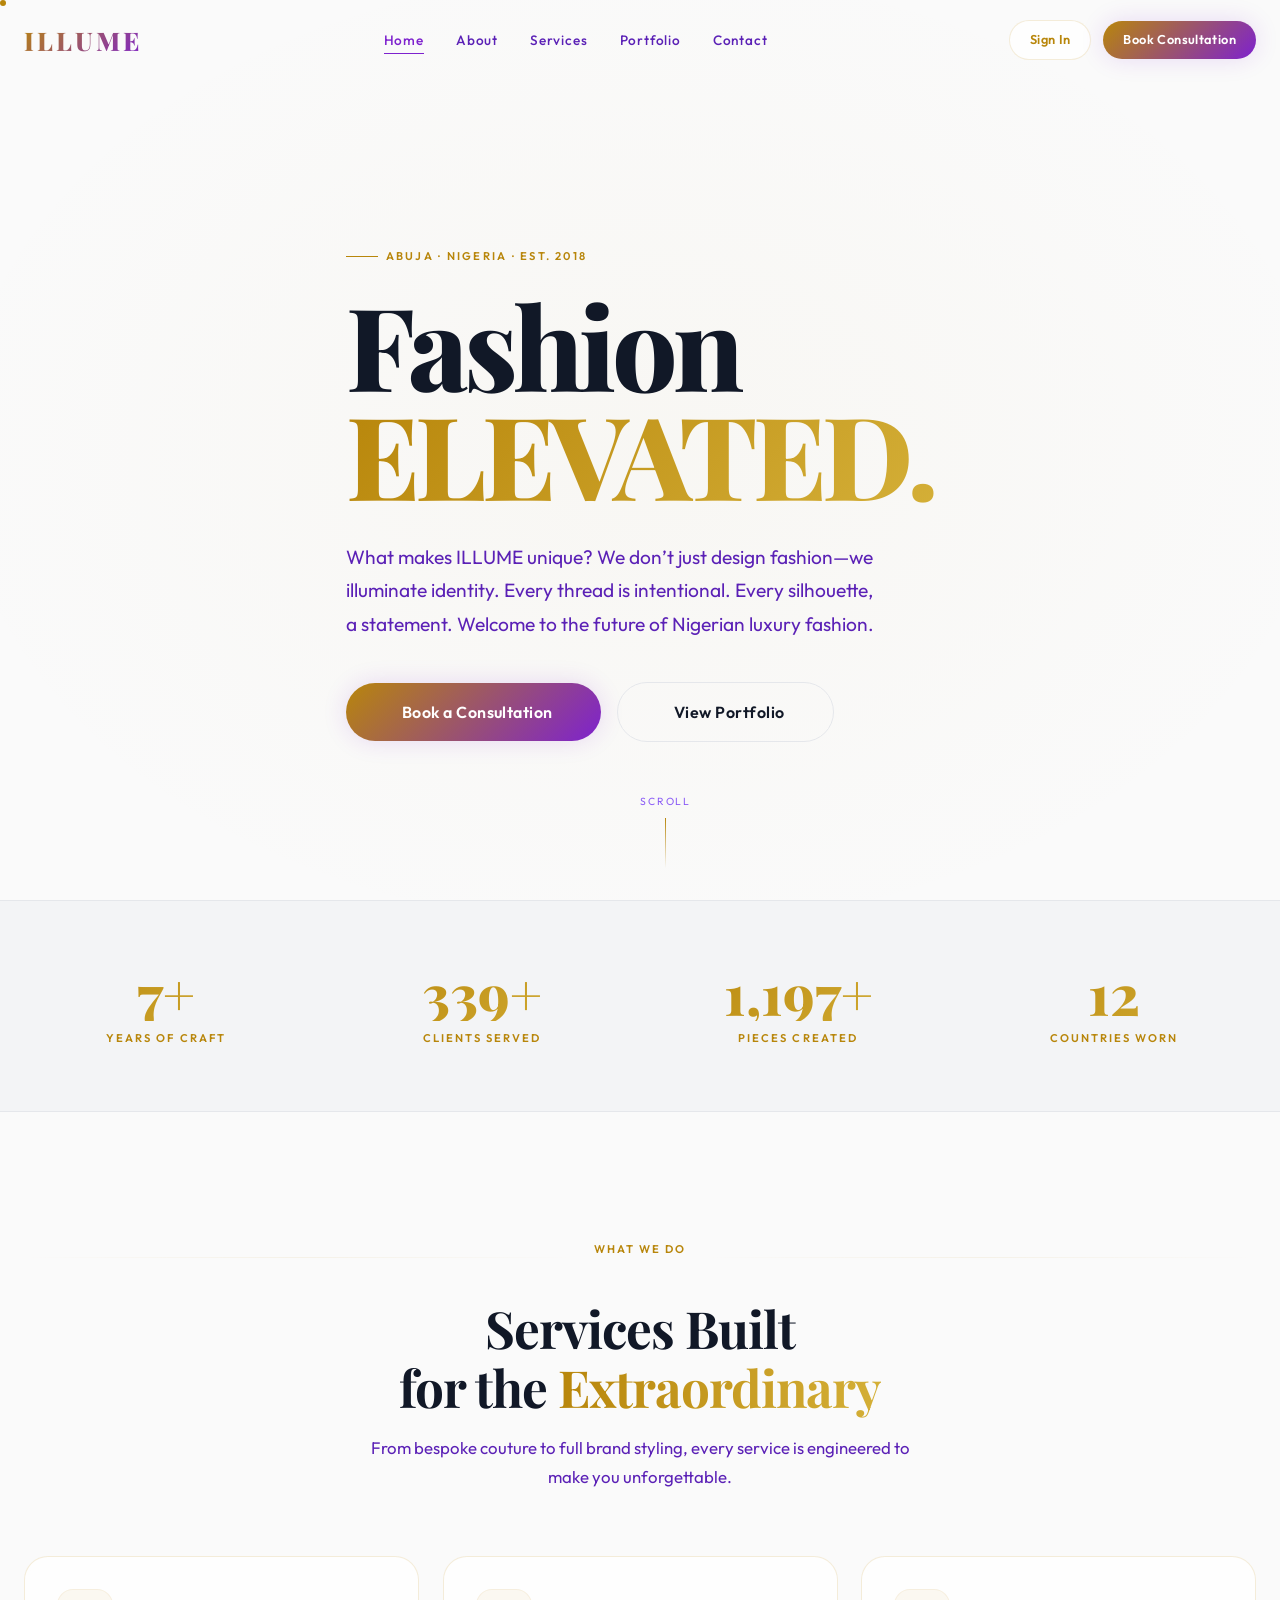
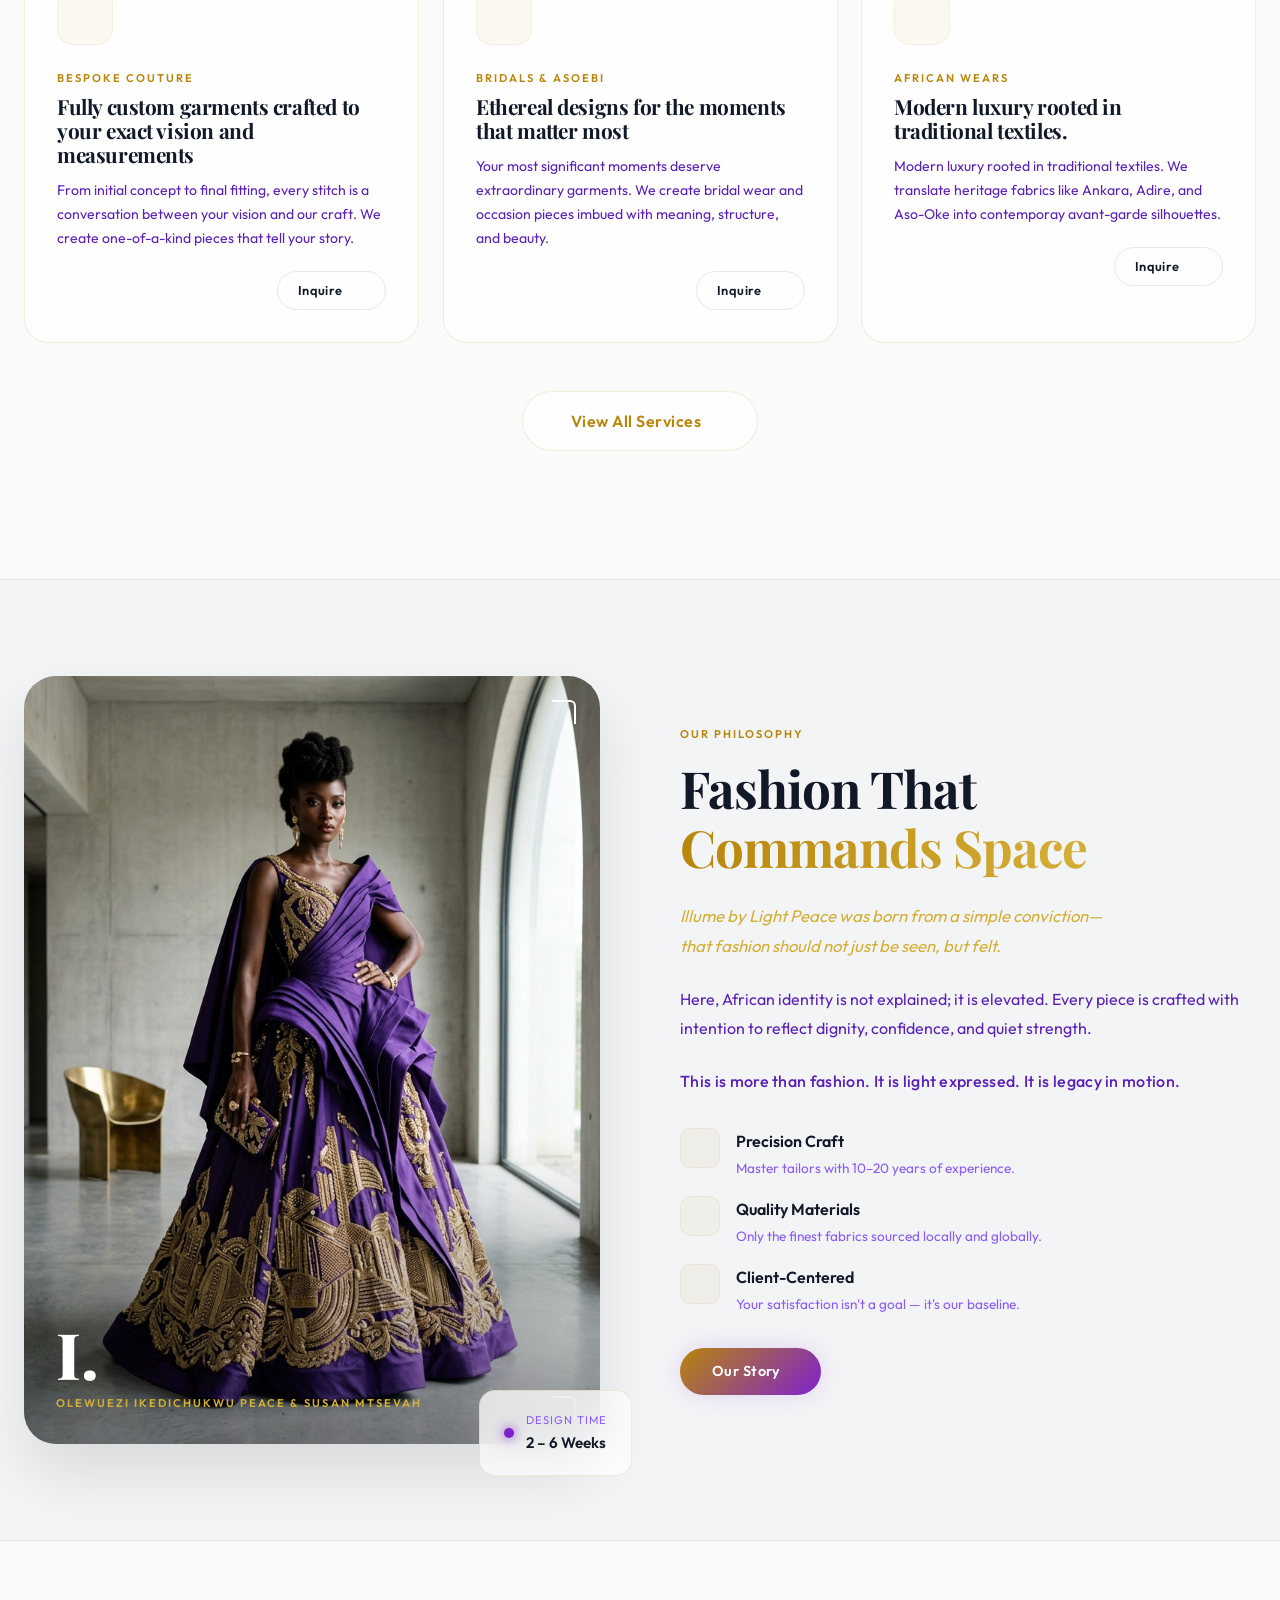
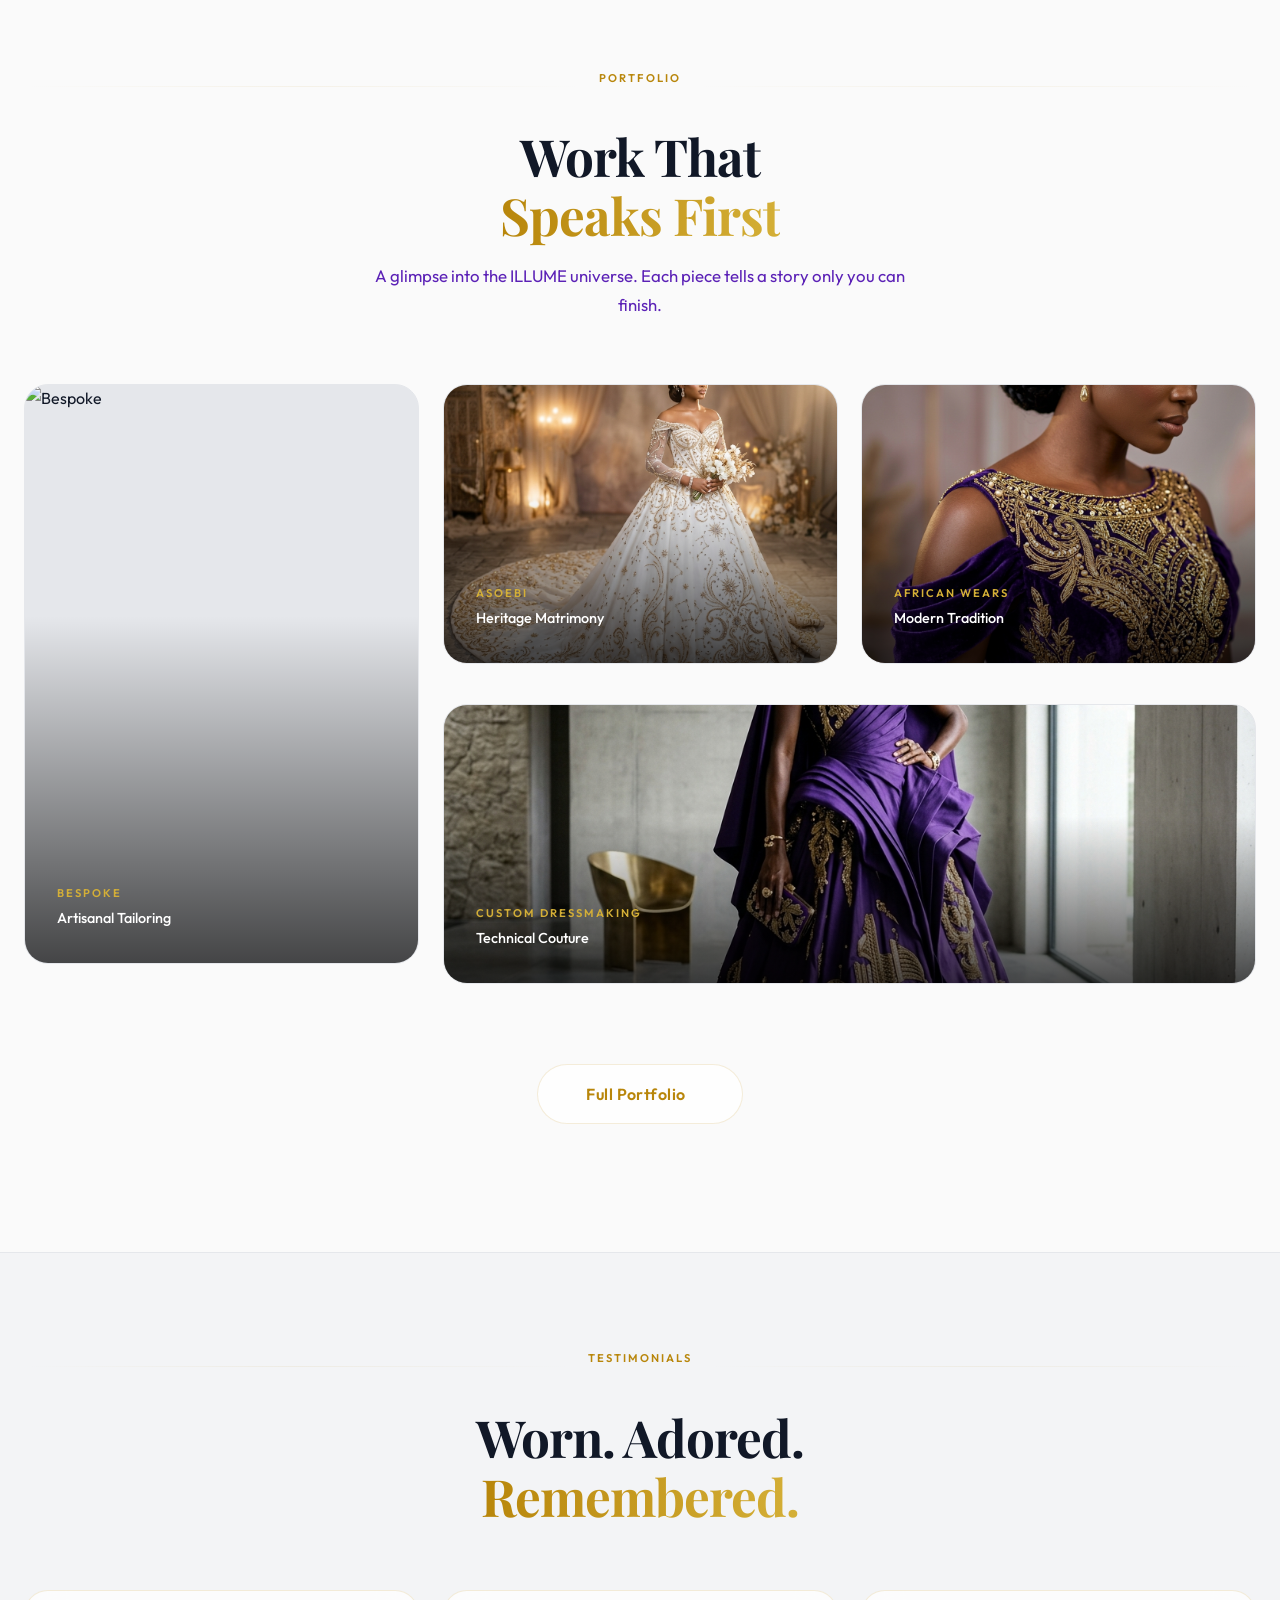
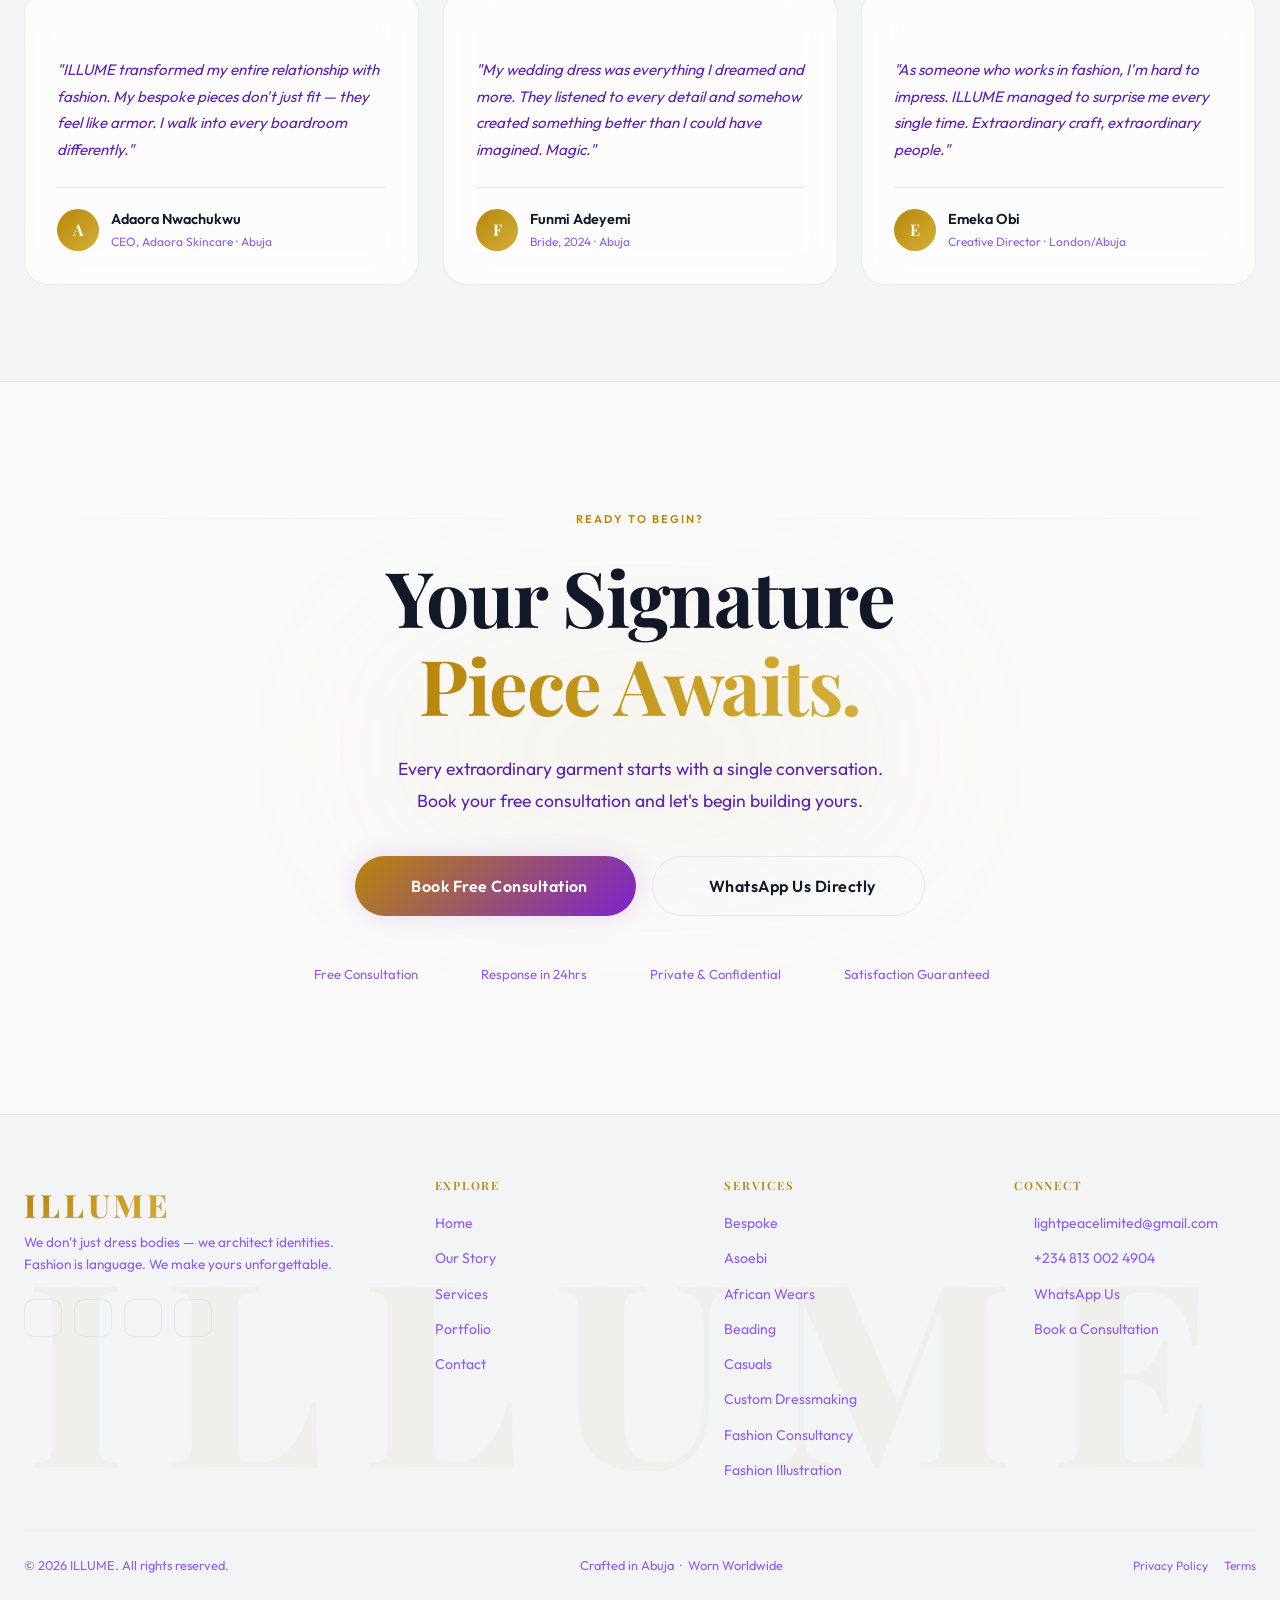
==== commit 6fe29393: "Update static HTML files and paths for GitHub Pages" ====
--- a/index.html
+++ b/index.html
@@ -1,60 +1,28 @@
 <!DOCTYPE html>
 <html lang="en">
 <head>
-    <meta charset="UTF-8">
-    <meta name="viewport" content="width=device-width, initial-scale=1.0">
-    <meta name="description" content="ILLUME is a luxury Nigerian fashion house offering Bespoke, Asoebi, African Wears, and high-end Custom Dressmaking.">
-    <meta name="theme-color" content="#FAFAFA">
-    <meta property="og:title" content="Fashion. Elevated. — ILLUME">
-    <meta property="og:description" content="Official preview of ILLUME. Luxury Nigerian Fashion.">
-    <meta property="og:type" content="website">
-    <title>Fashion. Elevated. — ILLUME</title>
-
-    <!-- Fonts -->
-    <link rel="preconnect" href="https://fonts.googleapis.com">
-    <link rel="preconnect" href="https://fonts.gstatic.com" crossorigin>
-    <link href="https://fonts.googleapis.com/css2?family=Playfair+Display:ital,wght@0,400..900;1,400..900&family=Outfit:wght@100..900&display=swap" rel="stylesheet">
-
-    <!-- Styles (Relative) -->
-    <link rel="stylesheet" href="assets/css/main.css?v=1.4">
-    
-    <!-- External Scripts -->
-    <script src="https://cdnjs.cloudflare.com/ajax/libs/three.js/r134/three.min.js" defer></script>
-    <script src="https://cdn.jsdelivr.net/npm/@studio-freight/lenis@1.0.42/dist/lenis.min.js" defer></script>
-    <script src="https://unpkg.com/lucide@latest/dist/umd/lucide.min.js" defer></script>
-    <script src="assets/js/main.js?v=1.4" defer></script>
-
-    <style>
-        /* Precision tweaks for the Preview link aesthetic */
-        .shimmer-text {
-            background: linear-gradient(135deg, var(--gold), var(--gold-bright), var(--aura), var(--gold));
-            background-size: 300% 300%;
-            -webkit-background-clip: text;
-            -webkit-text-fill-color: transparent;
-            animation: shimmer 5s ease infinite;
-        }
-        @keyframes shimmer {
-            0% { background-position: 0% 50%; }
-            50% { background-position: 100% 50%; }
-            100% { background-position: 0% 50%; }
-        }
-        .hero { min-height: 100svh; display: flex; align-items: center; justify-content: center; text-align: center; }
-        .hero__content { max-width: 800px; }
-        .btn--disabled { opacity: 0.5; cursor: not-allowed !important; pointer-events: none; }
-        
-        /* Force disable native smooth scroll to prevent Lenis conflict */
-        html, body { scroll-behavior: auto !important; }
-
-        /* Sync with PHP layout styles */
-        .service-icon {
-            width: 50px; height: 50px; border-radius: 50%;
-            background: var(--gold-faint); border: 1px solid var(--gold-glass);
-            display: flex; align-items: center; justify-content: center;
-            color: var(--gold); margin-bottom: 1.25rem;
-        }
-        .portfolio-item img { transition: transform 0.8s var(--ease-out); }
-        .portfolio-item:hover img { transform: scale(1.08); }
-    </style>
+  <meta charset="UTF-8">
+  <meta name="viewport" content="width=device-width, initial-scale=1.0">
+  <meta name="description" content="ILLUME is a luxury Nigerian fashion house offering Bespoke, Asoebi, African Wears, and high-end Custom Dressmaking.">
+  <meta name="theme-color" content="#020207">
+  <meta property="og:title"       content="Fashion. Elevated. — ILLUME">
+  <meta property="og:description" content="ILLUME is a luxury Nigerian fashion house offering Bespoke, Asoebi, African Wears, and high-end Custom Dressmaking.">
+  <meta property="og:url"         content="./index.html">
+  <meta property="og:type"        content="website">
+  <title>Fashion. Elevated. — ILLUME</title>
+
+  <!-- Fonts -->
+  <link rel="preconnect" href="https://fonts.googleapis.com">
+  <link rel="preconnect" href="https://fonts.gstatic.com" crossorigin>
+  <link href="https://fonts.googleapis.com/css2?family=Playfair+Display:ital,wght@0,400..900;1,400..900&family=Outfit:wght@100..900&display=swap" rel="stylesheet">
+
+  <!-- Styles -->
+  <link rel="stylesheet" href="./assets/css/main.css">
+  
+  <!-- Three.js (hero particles) -->
+  <script src="https://cdnjs.cloudflare.com/ajax/libs/three.js/r134/three.min.js" defer></script>
+  <!-- Lenis smooth scroll -->
+  <script src="https://cdn.jsdelivr.net/npm/@studio-freight/lenis@1.0.42/dist/lenis.min.js" defer></script>
 </head>
 <body>
 
@@ -74,21 +42,29 @@
 <!-- ═══ NAVIGATION ═══════════════════════════════════════════ -->
 <nav class="nav" id="main-nav">
   <div class="nav__inner">
-    <a href="index.html" class="nav__logo">ILLUME</a>
+
+    <!-- Logo -->
+    <a href="./" class="nav__logo">ILLUME</a>
+
+    <!-- Desktop Links -->
     <div class="nav__links">
-      <a href="index.html" class="nav__link">Home</a>
-      <a href="about.html" class="nav__link">About</a>
-      <a href="services.html" class="nav__link">Services</a>
-      <a href="portfolio.html" class="nav__link">Portfolio</a>
-      <a href="contact.html" class="nav__link">Contact</a>
-    </div>
+      <a href="./"               class="nav__link active">Home</a>
+      <a href="./about.html"      class="nav__link ">About</a>
+      <a href="./services.html"   class="nav__link ">Services</a>
+      <a href="./portfolio.html"  class="nav__link ">Portfolio</a>
+      <a href="./contact.html"    class="nav__link ">Contact</a>
+    </div>
+
+    <!-- Actions -->
     <div class="nav__actions">
-      <a href="login.html" class="btn btn--secondary btn--sm">Sign In</a>
-      <a href="consultation.html" class="btn btn--primary btn--sm">Book Consultation</a>
+              <a href="./auth/login.php" class="btn btn--secondary btn--sm">Sign In</a>
+            <a href="./consultation.html" class="btn btn--primary btn--sm">Book Consultation</a>
+      <!-- Hamburger -->
       <button class="nav__hamburger" aria-label="Open menu">
         <span></span><span></span><span></span>
       </button>
     </div>
+
   </div>
 </nav>
 
@@ -97,16 +73,17 @@
   <button class="mobile-close btn btn--icon btn--ghost" aria-label="Close menu">
     <i data-lucide="x"></i>
   </button>
-  <a href="index.html" class="nav__link">Home</a>
-  <a href="about.html" class="nav__link">About</a>
-  <a href="services.html" class="nav__link">Services</a>
-  <a href="portfolio.html" class="nav__link">Portfolio</a>
-  <a href="contact.html" class="nav__link">Contact</a>
+  <a href="./"               class="nav__link">Home</a>
+  <a href="./about.html"      class="nav__link">About</a>
+  <a href="./services.html"   class="nav__link">Services</a>
+  <a href="./portfolio.html"  class="nav__link">Portfolio</a>
+  <a href="./contact.html"    class="nav__link">Contact</a>
   <div style="display:flex;gap:1rem;flex-wrap:wrap;justify-content:center;margin-top:1rem;">
-    <a href="login.html" class="btn btn--secondary">Sign In</a>
-    <a href="consultation.html" class="btn btn--primary">Book Consultation</a>
+          <a href="./auth/login.php" class="btn btn--secondary">Sign In</a>
+        <a href="./consultation.html" class="btn btn--primary">Book Consultation</a>
   </div>
 </div>
+<!-- end header php -->
 
 <!-- ═══ HERO ═════════════════════════════════════════════════ -->
 <section class="hero" id="hero">
@@ -130,7 +107,7 @@
     </p>
 
     <div class="hero__cta">
-      <a href="contact.html" class="btn btn--primary btn--lg">
+      <a href="consultation.html" class="btn btn--primary btn--lg">
         <i data-lucide="calendar"></i>
         Book a Consultation
       </a>
@@ -151,184 +128,339 @@
 <section style="padding: 4rem 0; border-top: 1px solid var(--space-border); border-bottom: 1px solid var(--space-border); background: var(--space);">
   <div class="container">
     <div style="display:grid; grid-template-columns: repeat(4,1fr); gap:2rem; text-align:center;">
+
       <div class="reveal">
-        <div style="font-family:var(--font-display); font-size:clamp(2rem,5vw,3.5rem); font-weight:800; background:linear-gradient(135deg,var(--gold),var(--gold-bright)); -webkit-background-clip:text; -webkit-text-fill-color:transparent; background-clip:text; line-height:1;" data-counter data-target="7" data-suffix="+">0+</div>
+        <div style="font-family:var(--font-display); font-size:clamp(2rem,5vw,3.5rem); font-weight:800; background:linear-gradient(135deg,var(--gold),var(--gold-bright)); -webkit-background-clip:text; -webkit-text-fill-color:transparent; background-clip:text; line-height:1;"
+             data-counter data-target="7" data-suffix="+">0+</div>
         <div class="label-text" style="margin-top:0.5rem;">Years of Craft</div>
       </div>
+
       <div class="reveal reveal-delay-1">
-        <div style="font-family:var(--font-display); font-size:clamp(2rem,5vw,3.5rem); font-weight:800; background:linear-gradient(135deg,var(--gold),var(--gold-bright)); -webkit-background-clip:text; -webkit-text-fill-color:transparent; background-clip:text; line-height:1;" data-counter data-target="340" data-suffix="+">0+</div>
+        <div style="font-family:var(--font-display); font-size:clamp(2rem,5vw,3.5rem); font-weight:800; background:linear-gradient(135deg,var(--gold),var(--gold-bright)); -webkit-background-clip:text; -webkit-text-fill-color:transparent; background-clip:text; line-height:1;"
+             data-counter data-target="340" data-suffix="+">0+</div>
         <div class="label-text" style="margin-top:0.5rem;">Clients Served</div>
       </div>
+
       <div class="reveal reveal-delay-2">
-        <div style="font-family:var(--font-display); font-size:clamp(2rem,5vw,3.5rem); font-weight:800; background:linear-gradient(135deg,var(--gold),var(--gold-bright)); -webkit-background-clip:text; -webkit-text-fill-color:transparent; background-clip:text; line-height:1;" data-counter data-target="1200" data-suffix="+">0+</div>
+        <div style="font-family:var(--font-display); font-size:clamp(2rem,5vw,3.5rem); font-weight:800; background:linear-gradient(135deg,var(--gold),var(--gold-bright)); -webkit-background-clip:text; -webkit-text-fill-color:transparent; background-clip:text; line-height:1;"
+             data-counter data-target="1200" data-suffix="+">0+</div>
         <div class="label-text" style="margin-top:0.5rem;">Pieces Created</div>
       </div>
+
       <div class="reveal reveal-delay-3">
-        <div style="font-family:var(--font-display); font-size:clamp(2rem,5vw,3.5rem); font-weight:800; background:linear-gradient(135deg,var(--gold),var(--gold-bright)); -webkit-background-clip:text; -webkit-text-fill-color:transparent; background-clip:text; line-height:1;" data-counter data-target="12" data-suffix="">0</div>
+        <div style="font-family:var(--font-display); font-size:clamp(2rem,5vw,3.5rem); font-weight:800; background:linear-gradient(135deg,var(--gold),var(--gold-bright)); -webkit-background-clip:text; -webkit-text-fill-color:transparent; background-clip:text; line-height:1;"
+             data-counter data-target="12" data-suffix="">0</div>
         <div class="label-text" style="margin-top:0.5rem;">Countries Worn</div>
       </div>
+
     </div>
   </div>
 </section>
 
-<!-- ═══ SERVICES ══════════════════════════════════════════════ -->
-<section class="section--lg" id="services">
+<!-- ═══ SERVICES PREVIEW ══════════════════════════════════════ -->
+<section class="section--lg">
   <div class="container">
     <div class="section-header">
-      <div class="section-divider"><span class="label-text">What We Do</span></div>
+      <div class="section-divider">
+        <span class="label-text">What We Do</span>
+      </div>
       <h2 class="reveal">Services Built<br>for the <span class="shimmer-text">Extraordinary</span></h2>
-      <p class="reveal reveal-delay-1">From bespoke couture to full brand styling, every service is engineered to make you unforgettable.</p>
-    </div>
-
-    <div class="grid-3" style="gap:1.5rem; margin-bottom: 3rem;">
-      <!-- Bespoke -->
-      <div class="service-card reveal">
-        <div class="service-icon"><i data-lucide="scissors"></i></div>
-        <div class="label-text">Bespoke Couture</div>
-        <h3 style="font-size: 1.2rem; margin-bottom: 0.5rem;">Fully custom garments crafted to your exact vision and measurements</h3>
-        <p style="font-size: 0.88rem; line-height: 1.7;">From initial concept to final fitting, every stitch is a conversation between your vision and our craft. We create one-of-a-kind pieces that tell your story.</p>
-        <div style="display:flex; align-items:center; justify-content:flex-end; margin-top:auto; padding-top: 1.5rem;">
-          <a href="consultation.html" class="btn btn--ghost btn--sm">Inquire <i data-lucide="arrow-right" style="width:14px;height:14px;"></i></a>
-        </div>
-      </div>
-      <!-- Bridals -->
-      <div class="service-card reveal reveal-delay-1">
-        <div class="service-icon"><i data-lucide="heart"></i></div>
-        <div class="label-text">Bridals & Asoebi</div>
-        <h3 style="font-size: 1.2rem; margin-bottom: 0.5rem;">Ethereal designs for the moments that matter most</h3>
-        <p style="font-size: 0.88rem; line-height: 1.7;">Your most significant moments deserve extraordinary garments. We create bridal wear and occasion pieces imbued with meaning, structure, and beauty.</p>
-        <div style="display:flex; align-items:center; justify-content:flex-end; margin-top:auto; padding-top: 1.5rem;">
-          <a href="consultation.html" class="btn btn--ghost btn--sm">Inquire <i data-lucide="arrow-right" style="width:14px;height:14px;"></i></a>
-        </div>
-      </div>
-      <!-- African Wears -->
-      <div class="service-card reveal reveal-delay-2">
-        <div class="service-icon"><i data-lucide="sparkles"></i></div>
-        <div class="label-text">African Wears</div>
-        <h3 style="font-size: 1.2rem; margin-bottom: 0.5rem;">Modern luxury rooted in traditional textiles.</h3>
-        <p style="font-size: 0.88rem; line-height: 1.7;">Modern luxury rooted in traditional textiles. We translate heritage fabrics like Ankara, Adire, and Aso-Oke into contemporay avant-garde silhouettes.</p>
-        <div style="display:flex; align-items:center; justify-content:flex-end; margin-top:auto; padding-top: 1.5rem;">
-          <a href="consultation.html" class="btn btn--ghost btn--sm">Inquire <i data-lucide="arrow-right" style="width:14px;height:14px;"></i></a>
-        </div>
-      </div>
-    </div>
-
-    <div style="text-align: center;">
-      <a href="services.html" class="btn btn--secondary">View All Services <i data-lucide="arrow-right"></i></a>
+      <p class="reveal reveal-delay-1">
+        From bespoke couture to full brand styling, every service
+        is engineered to make you unforgettable.
+      </p>
+    </div>
+
+    <div class="grid-3" style="gap:1.5rem;">
+            <div class="service-card reveal reveal-delay-1" id="service-bespoke-couture" 
+           onclick="window.location.href='services.html#bespoke-couture'" style="cursor:pointer;">
+        <div class="service-icon">
+          <i data-lucide="sparkles"></i>
+        </div>
+        <div class="label-text" style="margin-bottom:0.5rem;">Bespoke Couture</div>
+        <h3 style="font-size:1.3rem; margin-bottom:0.75rem;">Fully custom garments crafted to your exact vision and measurements</h3>
+        <p style="font-size:0.88rem; line-height:1.7; margin-bottom:1.25rem;">From initial concept to final fitting, every stitch is a conversation between your vision and our craft. We create one-of-a-kind pieces that tell your story.</p>
+        <div style="display:flex; align-items:center; justify-content:flex-end; margin-top:auto;">
+          <a href="consultation.html?service=bespoke-couture" class="btn btn--ghost btn--sm" onclick="event.stopPropagation();">
+            Inquire <i data-lucide="arrow-right" style="width:14px;height:14px;"></i>
+          </a>
+        </div>
+      </div>
+            <div class="service-card reveal reveal-delay-2" id="service-asoebi" 
+           onclick="window.location.href='services.html#asoebi'" style="cursor:pointer;">
+        <div class="service-icon">
+          <i data-lucide="heart"></i>
+        </div>
+        <div class="label-text" style="margin-bottom:0.5rem;">Bridals &amp; Asoebi</div>
+        <h3 style="font-size:1.3rem; margin-bottom:0.75rem;">Ethereal designs for the moments that matter most</h3>
+        <p style="font-size:0.88rem; line-height:1.7; margin-bottom:1.25rem;">Your most significant moments deserve extraordinary garments. We create bridal wear and occasion pieces imbued with meaning, structure, and beauty.</p>
+        <div style="display:flex; align-items:center; justify-content:flex-end; margin-top:auto;">
+          <a href="consultation.html?service=asoebi" class="btn btn--ghost btn--sm" onclick="event.stopPropagation();">
+            Inquire <i data-lucide="arrow-right" style="width:14px;height:14px;"></i>
+          </a>
+        </div>
+      </div>
+            <div class="service-card reveal reveal-delay-3" id="service-african-wears" 
+           onclick="window.location.href='services.html#african-wears'" style="cursor:pointer;">
+        <div class="service-icon">
+          <i data-lucide="palette"></i>
+        </div>
+        <div class="label-text" style="margin-bottom:0.5rem;">African Wears</div>
+        <h3 style="font-size:1.3rem; margin-bottom:0.75rem;">Modern luxury rooted in traditional textiles.</h3>
+        <p style="font-size:0.88rem; line-height:1.7; margin-bottom:1.25rem;">Modern luxury rooted in traditional textiles. We translate heritage fabrics like Ankara, Adire, and Aso-Oke into contemporay avant-garde silhouettes.</p>
+        <div style="display:flex; align-items:center; justify-content:flex-end; margin-top:auto;">
+          <a href="consultation.html?service=african-wears" class="btn btn--ghost btn--sm" onclick="event.stopPropagation();">
+            Inquire <i data-lucide="arrow-right" style="width:14px;height:14px;"></i>
+          </a>
+        </div>
+      </div>
+          </div>
+
+    <div class="text-center" style="margin-top:3rem;">
+      <a href="services.html" class="btn btn--secondary btn--lg">
+        View All Services <i data-lucide="arrow-right"></i>
+      </a>
     </div>
   </div>
 </section>
 
-<!-- ═══ ABOUT (PHILOSOPHY) ════════════════════════════════════ -->
-<section class="section" id="about" style="background:var(--space); border-top:1px solid var(--space-border); border-bottom:1px solid var(--space-border);">
+<!-- ═══ PHILOSOPHY SECTION ════════════════════════════════════ -->
+<section class="section" style="background:var(--space); border-top:1px solid var(--space-border); border-bottom:1px solid var(--space-border);">
   <div class="container">
     <div style="display:grid; grid-template-columns:1fr 1fr; gap:5rem; align-items:center;">
+
+      <!-- Left: Visual -->
       <div class="reveal-left" style="position:relative;">
-        <div style="aspect-ratio:3/4; border-radius:var(--r-2xl); overflow:hidden; position:relative; box-shadow: 0 30px 60px rgba(0,0,0,0.1);">
-          <img src="assets/img/philosophy.png" alt="ILLUME Bespoke Couture" style="width:100%; height:100%; object-fit:cover;">
+        <div style="
+          aspect-ratio:3/4;
+          border-radius:var(--r-2xl);
+          overflow:hidden; position:relative;
+          box-shadow: 0 30px 60px rgba(0,0,0,0.1);
+        ">
+          <img src="./assets/img/philosophy.png" alt="ILLUME Bespoke Couture" style="width:100%; height:100%; object-fit:cover;">
+          
+          <!-- Decorative overlay -->
           <div style="position:absolute; inset:0; background:linear-gradient(to bottom, transparent 60%, rgba(0,0,0,0.4) 100%);"></div>
+          
           <div style="position:absolute; bottom:2rem; left:2rem; z-index:1;">
-            <div style="font-family:var(--font-display); font-size:4rem; font-weight:800; color: #FFF; line-height:1; margin-bottom:0.5rem;">I.</div>
+            <div style="
+              font-family:var(--font-display);
+              font-size:4rem;
+              font-weight:800;
+              color: #FFF;
+              line-height:1;
+              margin-bottom:0.5rem;
+            ">I.</div>
             <div class="label-text" style="color:var(--gold-bright);">Olewuezi Ikedichukwu Peace & Susan Mtsevah</div>
           </div>
-        </div>
-
-        <!-- Floating Design Time Card -->
-        <div class="glass" style="position:absolute; bottom: -24px; right: -24px; padding: 1rem 1.5rem; display: flex; align-items: center; gap: 0.75rem; border: 1px solid var(--gold-glass);">
-          <div style="width: 10px; height: 10px; border-radius: 50%; background: var(--aura); box-shadow: 0 0 10px var(--aura);"></div>
+          
+          <!-- Corner accents -->
+          <div style="position:absolute;top:1.5rem;right:1.5rem;width:24px;height:24px;border-top:2px solid #FFF;border-right:2px solid #FFF;border-radius:0 var(--r-sm) 0 0;"></div>
+          <div style="position:absolute;bottom:1.5rem;right:1.5rem;width:24px;height:24px;border-bottom:2px solid #FFF;border-left:2px solid #FFF;border-radius:0 0 0 var(--r-sm); transform: rotate(180deg);"></div>
+        </div>
+
+        <!-- Floating accent card -->
+        <div class="glass" style="
+          position:absolute; bottom:-2rem; right:-2rem;
+          padding:1.25rem 1.5rem;
+          display:flex; align-items:center; gap:0.75rem;
+        ">
+          <div style="width:10px;height:10px;border-radius:50%;background:var(--aura);box-shadow:0 0 12px var(--aura);flex-shrink:0;"></div>
           <div>
-            <div style="font-size: 0.7rem; text-transform: uppercase; color: var(--text-muted); padding-bottom: 2px;">Design Time</div>
-            <div style="font-weight: 600; font-size: 0.95rem;">2 – 6 Weeks</div>
-          </div>
-        </div>
-      </div>
+            <div style="font-size:0.7rem;text-transform:uppercase;letter-spacing:0.1em;color:var(--text-muted);">Design Time</div>
+            <div style="font-size:0.95rem;font-weight:600;color:var(--text-primary);">2 – 6 Weeks</div>
+          </div>
+        </div>
+      </div>
+
+      <!-- Right: Text -->
       <div class="reveal-right">
         <div class="label-text" style="margin-bottom:1rem;">Our Philosophy</div>
-        <h2 style="margin-bottom:1.5rem;">Fashion That<br><span class="shimmer-text">Commands Space</span></h2>
+        <h2 style="margin-bottom:1.5rem;">
+          Fashion That<br>
+          <span class="shimmer-text">Commands Space</span>
+        </h2>
         <p style="margin-bottom:1.5rem; font-size:1.05rem; line-height:1.8; font-style: italic; color: var(--gold-bright);">
           Illume by Light Peace was born from a simple conviction—<br>
           that fashion should not just be seen, but felt.
         </p>
         <p style="margin-bottom:1.5rem; line-height:1.8;">
-          Here, African identity is not explained; it is elevated. Every piece is crafted with intention to reflect dignity, confidence, and quiet strength.
+          Here, African identity is not explained; it is elevated. 
+          Every piece is crafted with intention to reflect dignity, confidence, and quiet strength.
         </p>
-        <p style="margin-bottom:2rem; line-height:1.8; font-weight: 500;">This is more than fashion. It is light expressed. It is legacy in motion.</p>
-        
-        <div style="display:flex; flex-direction:column; gap:1.25rem; margin-bottom:2.5rem;">
-          <div style="display:flex; align-items:flex-start; gap:1rem;">
-            <div class="service-icon" style="width:40px;height:40px;margin:0;"><i data-lucide="zap" style="width:16px;height:16px;"></i></div>
-            <div><div style="font-weight:600; margin-bottom:0.1rem;">Precision Craft</div><div style="font-size:0.85rem; color:var(--text-muted);">Master tailors with 10–20 years of experience.</div></div>
-          </div>
-          <div style="display:flex; align-items:flex-start; gap:1rem;">
-            <div class="service-icon" style="width:40px;height:40px;margin:0;"><i data-lucide="shield-check" style="width:16px;height:16px;"></i></div>
-            <div><div style="font-weight:600; margin-bottom:0.1rem;">Quality Materials</div><div style="font-size:0.85rem; color:var(--text-muted);">Only the finest fabrics sourced locally and globally.</div></div>
-          </div>
-          <div style="display:flex; align-items:flex-start; gap:1rem;">
-            <div class="service-icon" style="width:40px;height:40px;margin:0;"><i data-lucide="users" style="width:16px;height:16px;"></i></div>
-            <div><div style="font-weight:600; margin-bottom:0.1rem;">Client-Centered</div><div style="font-size:0.85rem; color:var(--text-muted);">Your satisfaction isn't a goal — it's our baseline.</div></div>
-          </div>
-        </div>
-
-        <a href="about.html" class="btn btn--primary">Our Story <i data-lucide="arrow-right"></i></a>
-      </div>
+        <p style="margin-bottom:2rem; line-height:1.8; font-weight: 500; letter-spacing: 0.02em;">
+          This is more than fashion. It is light expressed. It is legacy in motion.
+        </p>
+
+        <div style="display:flex; flex-direction:column; gap:1rem; margin-bottom:2rem;">
+                    <div style="display:flex; align-items:flex-start; gap:1rem;">
+            <div style="
+              width:40px; height:40px; border-radius:var(--r);
+              background:var(--gold-faint); border:1px solid var(--gold-glass);
+              display:flex; align-items:center; justify-content:center;
+              color:var(--gold); flex-shrink:0;
+            ">
+              <i data-lucide="zap" style="width:16px;height:16px;"></i>
+            </div>
+            <div>
+              <div style="font-weight:600; margin-bottom:0.2rem;">Precision Craft</div>
+              <div style="font-size:0.85rem; color:var(--text-muted);">Master tailors with 10–20 years of experience.</div>
+            </div>
+          </div>
+                    <div style="display:flex; align-items:flex-start; gap:1rem;">
+            <div style="
+              width:40px; height:40px; border-radius:var(--r);
+              background:var(--gold-faint); border:1px solid var(--gold-glass);
+              display:flex; align-items:center; justify-content:center;
+              color:var(--gold); flex-shrink:0;
+            ">
+              <i data-lucide="shield-check" style="width:16px;height:16px;"></i>
+            </div>
+            <div>
+              <div style="font-weight:600; margin-bottom:0.2rem;">Quality Materials</div>
+              <div style="font-size:0.85rem; color:var(--text-muted);">Only the finest fabrics sourced locally and globally.</div>
+            </div>
+          </div>
+                    <div style="display:flex; align-items:flex-start; gap:1rem;">
+            <div style="
+              width:40px; height:40px; border-radius:var(--r);
+              background:var(--gold-faint); border:1px solid var(--gold-glass);
+              display:flex; align-items:center; justify-content:center;
+              color:var(--gold); flex-shrink:0;
+            ">
+              <i data-lucide="users" style="width:16px;height:16px;"></i>
+            </div>
+            <div>
+              <div style="font-weight:600; margin-bottom:0.2rem;">Client-Centered</div>
+              <div style="font-size:0.85rem; color:var(--text-muted);">Your satisfaction isn't a goal — it's our baseline.</div>
+            </div>
+          </div>
+                  </div>
+
+        <a href="about.html" class="btn btn--primary">
+          Our Story <i data-lucide="arrow-right"></i>
+        </a>
+      </div>
+
     </div>
   </div>
 </section>
 
-<!-- ═══ PORTFOLIO ════════════════════════════════════════════ -->
-<section class="section--lg" id="portfolio">
+<!-- ═══ PORTFOLIO PREVIEW ══════════════════════════════════════ -->
+<section class="section--lg">
   <div class="container">
     <div class="section-header">
-      <div class="section-divider"><span class="label-text">Portfolio</span></div>
+      <div class="section-divider">
+        <span class="label-text">Portfolio</span>
+      </div>
       <h2 class="reveal">Work That<br><span class="shimmer-text">Speaks First</span></h2>
-      <p class="reveal reveal-delay-1" style="max-width: 500px; margin: 1rem auto 0;">A glimpse into the ILLUME universe. Each piece tells a story only you can finish.</p>
-    </div>
-
-    <div style="display:grid; grid-template-columns:repeat(2, 1fr); gap:1.5rem; margin-bottom: 3rem;">
-      <!-- Bespoke -->
-      <a href="services.html" class="portfolio-item reveal" style="height:450px; border-radius:24px; overflow:hidden; position:relative; box-shadow:0 10px 30px rgba(0,0,0,0.05); text-decoration: none;">
-        <img src="assets/img/svc_bespoke_1776779653752.png" alt="Bespoke" style="width:100%; height:100%; object-fit:cover;">
-        <div style="position:absolute; inset:0; background:linear-gradient(to top, rgba(0,0,0,0.8), transparent); display:flex; align-items:flex-end; padding:2rem;">
-            <div>
-                <div class="label-text" style="color:var(--gold-bright);">Bespoke</div>
-                <h4 style="color:#FFF;">Artisanal Tailoring</h4>
-            </div>
-        </div>
-      </a>
-      <!-- Asoebi -->
-      <a href="services.html" class="portfolio-item reveal reveal-delay-1" style="height:450px; border-radius:24px; overflow:hidden; position:relative; box-shadow:0 10px 30px rgba(0,0,0,0.05); text-decoration: none;">
-        <img src="assets/img/bridal.png" alt="Asoebi" style="width:100%; height:100%; object-fit:cover;">
-        <div style="position:absolute; inset:0; background:linear-gradient(to top, rgba(0,0,0,0.8), transparent); display:flex; align-items:flex-end; padding:2rem;">
-            <div>
-                <div class="label-text" style="color:var(--gold-bright);">Asoebi</div>
-                <h4 style="color:#FFF;">Heritage Matrimony</h4>
-            </div>
-        </div>
-      </a>
-      <!-- African Wears -->
-      <a href="services.html" class="portfolio-item reveal" style="height:350px; border-radius:24px; overflow:hidden; position:relative; box-shadow:0 10px 30px rgba(0,0,0,0.05); text-decoration: none;">
-        <img src="assets/img/couture.png" alt="African Wears" style="width:100%; height:100%; object-fit:cover;">
-        <div style="position:absolute; inset:0; background:linear-gradient(to top, rgba(0,0,0,0.8), transparent); display:flex; align-items:flex-end; padding:2rem;">
-            <div>
-                <div class="label-text" style="color:var(--gold-bright);">African Wears</div>
-                <h4 style="color:#FFF;">Modern Tradition</h4>
-            </div>
-        </div>
-      </a>
-      <!-- Custom Dressmaking -->
-      <a href="services.html" class="portfolio-item reveal reveal-delay-1" style="height:350px; border-radius:24px; overflow:hidden; position:relative; box-shadow:0 10px 30px rgba(0,0,0,0.05); text-decoration: none;">
-        <img src="assets/img/philosophy.png" alt="Custom Dressmaking" style="width:100%; height:100%; object-fit:cover;">
-        <div style="position:absolute; inset:0; background:linear-gradient(to top, rgba(0,0,0,0.8), transparent); display:flex; align-items:flex-end; padding:2rem;">
-            <div>
-                <div class="label-text" style="color:var(--gold-bright);">Custom Dressmaking</div>
-                <h4 style="color:#FFF;">Technical Couture</h4>
-            </div>
-        </div>
-      </a>
-    </div>
-
-    <div style="text-align: center;">
-      <a href="portfolio.html" class="btn btn--secondary btn--lg">Full Portfolio <i data-lucide="arrow-right"></i></a>
+      <p class="reveal reveal-delay-1">A glimpse into the ILLUME universe. Each piece tells a story only you can finish.</p>
+    </div>
+
+    <!-- Portfolio Grid (CSS-based placeholder visual showcase) -->
+    <div style="display:grid; grid-template-columns:repeat(3,1fr); grid-template-rows:auto; gap:1.5rem; margin-bottom:4rem;">
+            <a href="services.html#bespoke-couture" class="portfolio-item reveal reveal-delay-1" style="grid-row: span 2; text-decoration:none;">
+        <div style="
+          background: var(--space-mid);
+          border: 1px solid var(--space-border);
+          border-radius: var(--r-xl);
+          height: 580px;
+          display:flex; align-items:flex-end;
+          position:relative; overflow:hidden; cursor:pointer;
+          transition: all 0.5s var(--ease-out);
+        "
+        onmouseenter="this.querySelector('img').style.transform='scale(1.08)'; this.style.borderColor='var(--aura-glass)';"
+        onmouseleave="this.querySelector('img').style.transform='scale(1)'; this.style.borderColor='var(--space-border)';"
+        >
+          <img src="./assets/img/svc_bespoke_1776779653752.png" alt="Bespoke" 
+               style="position:absolute; inset:0; width:100%; height:100%; object-fit:cover; transition: transform 0.8s var(--ease-out);">
+          
+          <div style="position:absolute; inset:0; background:linear-gradient(to top, rgba(0,0,0,0.7) 0%, transparent 60%);"></div>
+
+          <div style="position:relative; z-index:1; padding:2rem; width:100%;">
+            <div class="label-text" style="color:var(--gold-bright); margin-bottom:0.3rem;">Bespoke</div>
+            <div style="font-size:0.9rem; color:#FFF; font-weight:500;">Artisanal Tailoring</div>
+          </div>
+        </div>
+      </a>
+            <a href="services.html#asoebi" class="portfolio-item reveal reveal-delay-2" style=" text-decoration:none;">
+        <div style="
+          background: var(--space-mid);
+          border: 1px solid var(--space-border);
+          border-radius: var(--r-xl);
+          height: 280px;
+          display:flex; align-items:flex-end;
+          position:relative; overflow:hidden; cursor:pointer;
+          transition: all 0.5s var(--ease-out);
+        "
+        onmouseenter="this.querySelector('img').style.transform='scale(1.08)'; this.style.borderColor='var(--aura-glass)';"
+        onmouseleave="this.querySelector('img').style.transform='scale(1)'; this.style.borderColor='var(--space-border)';"
+        >
+          <img src="./assets/img/bridal.png" alt="Asoebi" 
+               style="position:absolute; inset:0; width:100%; height:100%; object-fit:cover; transition: transform 0.8s var(--ease-out);">
+          
+          <div style="position:absolute; inset:0; background:linear-gradient(to top, rgba(0,0,0,0.7) 0%, transparent 60%);"></div>
+
+          <div style="position:relative; z-index:1; padding:2rem; width:100%;">
+            <div class="label-text" style="color:var(--gold-bright); margin-bottom:0.3rem;">Asoebi</div>
+            <div style="font-size:0.9rem; color:#FFF; font-weight:500;">Heritage Matrimony</div>
+          </div>
+        </div>
+      </a>
+            <a href="services.html#african-wears" class="portfolio-item reveal reveal-delay-3" style=" text-decoration:none;">
+        <div style="
+          background: var(--space-mid);
+          border: 1px solid var(--space-border);
+          border-radius: var(--r-xl);
+          height: 280px;
+          display:flex; align-items:flex-end;
+          position:relative; overflow:hidden; cursor:pointer;
+          transition: all 0.5s var(--ease-out);
+        "
+        onmouseenter="this.querySelector('img').style.transform='scale(1.08)'; this.style.borderColor='var(--aura-glass)';"
+        onmouseleave="this.querySelector('img').style.transform='scale(1)'; this.style.borderColor='var(--space-border)';"
+        >
+          <img src="./assets/img/couture.png" alt="African Wears" 
+               style="position:absolute; inset:0; width:100%; height:100%; object-fit:cover; transition: transform 0.8s var(--ease-out);">
+          
+          <div style="position:absolute; inset:0; background:linear-gradient(to top, rgba(0,0,0,0.7) 0%, transparent 60%);"></div>
+
+          <div style="position:relative; z-index:1; padding:2rem; width:100%;">
+            <div class="label-text" style="color:var(--gold-bright); margin-bottom:0.3rem;">African Wears</div>
+            <div style="font-size:0.9rem; color:#FFF; font-weight:500;">Modern Tradition</div>
+          </div>
+        </div>
+      </a>
+            <a href="services.html#dressmaking" class="portfolio-item reveal reveal-delay-1" style="grid-column: span 2; text-decoration:none;">
+        <div style="
+          background: var(--space-mid);
+          border: 1px solid var(--space-border);
+          border-radius: var(--r-xl);
+          height: 280px;
+          display:flex; align-items:flex-end;
+          position:relative; overflow:hidden; cursor:pointer;
+          transition: all 0.5s var(--ease-out);
+        "
+        onmouseenter="this.querySelector('img').style.transform='scale(1.08)'; this.style.borderColor='var(--aura-glass)';"
+        onmouseleave="this.querySelector('img').style.transform='scale(1)'; this.style.borderColor='var(--space-border)';"
+        >
+          <img src="./assets/img/philosophy.png" alt="Custom Dressmaking" 
+               style="position:absolute; inset:0; width:100%; height:100%; object-fit:cover; transition: transform 0.8s var(--ease-out);">
+          
+          <div style="position:absolute; inset:0; background:linear-gradient(to top, rgba(0,0,0,0.7) 0%, transparent 60%);"></div>
+
+          <div style="position:relative; z-index:1; padding:2rem; width:100%;">
+            <div class="label-text" style="color:var(--gold-bright); margin-bottom:0.3rem;">Custom Dressmaking</div>
+            <div style="font-size:0.9rem; color:#FFF; font-weight:500;">Technical Couture</div>
+          </div>
+        </div>
+      </a>
+          </div>
+
+    <div class="text-center">
+      <a href="portfolio.html" class="btn btn--secondary btn--lg">
+        Full Portfolio <i data-lucide="arrow-right"></i>
+      </a>
     </div>
   </div>
 </section>
@@ -342,156 +474,239 @@
     </div>
 
     <div class="grid-3" style="gap:1.5rem;">
-      <!-- Adaora -->
-      <div class="card card--glass reveal" style="padding:2rem;">
-        <div style="display:flex;gap:3px;margin-bottom:1rem;">
-          <i data-lucide="star" style="width:14px;height:14px;color:var(--gold);fill:var(--gold);"></i>
-          <i data-lucide="star" style="width:14px;height:14px;color:var(--gold);fill:var(--gold);"></i>
-          <i data-lucide="star" style="width:14px;height:14px;color:var(--gold);fill:var(--gold);"></i>
-          <i data-lucide="star" style="width:14px;height:14px;color:var(--gold);fill:var(--gold);"></i>
-          <i data-lucide="star" style="width:14px;height:14px;color:var(--gold);fill:var(--gold);"></i>
-        </div>
-        <p style="font-size:0.95rem; line-height:1.75; font-style:italic; margin-bottom:1.5rem;">"ILLUME transformed my entire relationship with fashion. My bespoke pieces don't just fit — they feel like armor. I walk into every boardroom differently."</p>
-        <div style="display:flex;align-items:center;gap:0.75rem;">
-          <div style="width:40px;height:40px;border-radius:50%;background:var(--gold);display:flex;align-items:center;justify-content:center;color:#FFF;font-weight:700;">A</div>
-          <div><div style="font-weight:600;font-size:0.9rem;">Adaora Nwachukwu</div><div style="font-size:0.7rem;color:var(--text-muted);">CEO, Adaora Skincare · Abuja</div></div>
-        </div>
-      </div>
-      <!-- Funmi -->
-      <div class="card card--glass reveal reveal-delay-1" style="padding:2rem;">
-        <div style="display:flex;gap:3px;margin-bottom:1rem;">
-          <i data-lucide="star" style="width:14px;height:14px;color:var(--gold);fill:var(--gold);"></i>
-          <i data-lucide="star" style="width:14px;height:14px;color:var(--gold);fill:var(--gold);"></i>
-          <i data-lucide="star" style="width:14px;height:14px;color:var(--gold);fill:var(--gold);"></i>
-          <i data-lucide="star" style="width:14px;height:14px;color:var(--gold);fill:var(--gold);"></i>
-          <i data-lucide="star" style="width:14px;height:14px;color:var(--gold);fill:var(--gold);"></i>
-        </div>
-        <p style="font-size:0.95rem; line-height:1.75; font-style:italic; margin-bottom:1.5rem;">"My wedding dress was everything I dreamed and more. They listened to every detail and somehow created something better than I could have imagined. Magic."</p>
-        <div style="display:flex;align-items:center;gap:0.75rem;">
-          <div style="width:40px;height:40px;border-radius:50%;background:var(--gold);display:flex;align-items:center;justify-content:center;color:#FFF;font-weight:700;">F</div>
-          <div><div style="font-weight:600;font-size:0.9rem;">Funmi Adeyemi</div><div style="font-size:0.7rem;color:var(--text-muted);">Bride, 2024 · Abuja</div></div>
-        </div>
-      </div>
-      <!-- Emeka -->
-      <div class="card card--glass reveal reveal-delay-2" style="padding:2rem;">
-        <div style="display:flex;gap:3px;margin-bottom:1rem;">
-          <i data-lucide="star" style="width:14px;height:14px;color:var(--gold);fill:var(--gold);"></i>
-          <i data-lucide="star" style="width:14px;height:14px;color:var(--gold);fill:var(--gold);"></i>
-          <i data-lucide="star" style="width:14px;height:14px;color:var(--gold);fill:var(--gold);"></i>
-          <i data-lucide="star" style="width:14px;height:14px;color:var(--gold);fill:var(--gold);"></i>
-          <i data-lucide="star" style="width:14px;height:14px;color:var(--gold);fill:var(--gold);"></i>
-        </div>
-        <p style="font-size:0.95rem; line-height:1.75; font-style:italic; margin-bottom:1.5rem;">"As someone who works in fashion, I'm hard to impress. ILLUME managed to surprise me every single time. Extraordinary craft, extraordinary people."</p>
-        <div style="display:flex;align-items:center;gap:0.75rem;">
-          <div style="width:40px;height:40px;border-radius:50%;background:var(--gold);display:flex;align-items:center;justify-content:center;color:#FFF;font-weight:700;">E</div>
-          <div><div style="font-weight:600;font-size:0.9rem;">Emeka Obi</div><div style="font-size:0.7rem;color:var(--text-muted);">Creative Director · London/Abuja</div></div>
-        </div>
-      </div>
-    </div>
+            <div class="card card--glass reveal reveal-delay-1" style="padding:2rem;">
+        <!-- Stars -->
+        <div style="display:flex;gap:3px;margin-bottom:1.25rem;">
+                    <i data-lucide="star" style="width:14px;height:14px;color:var(--gold);fill:var(--gold);"></i>
+                    <i data-lucide="star" style="width:14px;height:14px;color:var(--gold);fill:var(--gold);"></i>
+                    <i data-lucide="star" style="width:14px;height:14px;color:var(--gold);fill:var(--gold);"></i>
+                    <i data-lucide="star" style="width:14px;height:14px;color:var(--gold);fill:var(--gold);"></i>
+                    <i data-lucide="star" style="width:14px;height:14px;color:var(--gold);fill:var(--gold);"></i>
+                  </div>
+        <p style="font-size:0.95rem; line-height:1.75; font-style:italic; margin-bottom:1.5rem; color:var(--text-secondary);">
+          "ILLUME transformed my entire relationship with fashion. My bespoke pieces don&#039;t just fit — they feel like armor. I walk into every boardroom differently."
+        </p>
+        <div style="display:flex;align-items:center;gap:0.75rem;margin-top:auto; border-top:1px solid var(--space-border); padding-top:1.25rem;">
+          <div style="
+            width:42px; height:42px; border-radius:50%;
+            background:linear-gradient(135deg,var(--gold),var(--gold-bright));
+            display:flex; align-items:center; justify-content:center;
+            font-family:var(--font-display); font-weight:700; color:var(--void);
+            flex-shrink:0;
+          ">A</div>
+          <div>
+            <div style="font-weight:600; font-size:0.9rem;">Adaora Nwachukwu</div>
+            <div style="font-size:0.75rem; color:var(--text-muted);">CEO, Adaora Skincare · Abuja</div>
+          </div>
+        </div>
+      </div>
+            <div class="card card--glass reveal reveal-delay-2" style="padding:2rem;">
+        <!-- Stars -->
+        <div style="display:flex;gap:3px;margin-bottom:1.25rem;">
+                    <i data-lucide="star" style="width:14px;height:14px;color:var(--gold);fill:var(--gold);"></i>
+                    <i data-lucide="star" style="width:14px;height:14px;color:var(--gold);fill:var(--gold);"></i>
+                    <i data-lucide="star" style="width:14px;height:14px;color:var(--gold);fill:var(--gold);"></i>
+                    <i data-lucide="star" style="width:14px;height:14px;color:var(--gold);fill:var(--gold);"></i>
+                    <i data-lucide="star" style="width:14px;height:14px;color:var(--gold);fill:var(--gold);"></i>
+                  </div>
+        <p style="font-size:0.95rem; line-height:1.75; font-style:italic; margin-bottom:1.5rem; color:var(--text-secondary);">
+          "My wedding dress was everything I dreamed and more. They listened to every detail and somehow created something better than I could have imagined. Magic."
+        </p>
+        <div style="display:flex;align-items:center;gap:0.75rem;margin-top:auto; border-top:1px solid var(--space-border); padding-top:1.25rem;">
+          <div style="
+            width:42px; height:42px; border-radius:50%;
+            background:linear-gradient(135deg,var(--gold),var(--gold-bright));
+            display:flex; align-items:center; justify-content:center;
+            font-family:var(--font-display); font-weight:700; color:var(--void);
+            flex-shrink:0;
+          ">F</div>
+          <div>
+            <div style="font-weight:600; font-size:0.9rem;">Funmi Adeyemi</div>
+            <div style="font-size:0.75rem; color:var(--text-muted);">Bride, 2024 · Abuja</div>
+          </div>
+        </div>
+      </div>
+            <div class="card card--glass reveal reveal-delay-3" style="padding:2rem;">
+        <!-- Stars -->
+        <div style="display:flex;gap:3px;margin-bottom:1.25rem;">
+                    <i data-lucide="star" style="width:14px;height:14px;color:var(--gold);fill:var(--gold);"></i>
+                    <i data-lucide="star" style="width:14px;height:14px;color:var(--gold);fill:var(--gold);"></i>
+                    <i data-lucide="star" style="width:14px;height:14px;color:var(--gold);fill:var(--gold);"></i>
+                    <i data-lucide="star" style="width:14px;height:14px;color:var(--gold);fill:var(--gold);"></i>
+                    <i data-lucide="star" style="width:14px;height:14px;color:var(--gold);fill:var(--gold);"></i>
+                  </div>
+        <p style="font-size:0.95rem; line-height:1.75; font-style:italic; margin-bottom:1.5rem; color:var(--text-secondary);">
+          "As someone who works in fashion, I&#039;m hard to impress. ILLUME managed to surprise me every single time. Extraordinary craft, extraordinary people."
+        </p>
+        <div style="display:flex;align-items:center;gap:0.75rem;margin-top:auto; border-top:1px solid var(--space-border); padding-top:1.25rem;">
+          <div style="
+            width:42px; height:42px; border-radius:50%;
+            background:linear-gradient(135deg,var(--gold),var(--gold-bright));
+            display:flex; align-items:center; justify-content:center;
+            font-family:var(--font-display); font-weight:700; color:var(--void);
+            flex-shrink:0;
+          ">E</div>
+          <div>
+            <div style="font-weight:600; font-size:0.9rem;">Emeka Obi</div>
+            <div style="font-size:0.75rem; color:var(--text-muted);">Creative Director · London/Abuja</div>
+          </div>
+        </div>
+      </div>
+          </div>
   </div>
 </section>
 
-<!-- ═══ READY TO BEGIN? CTA ════════════════════════════════════ -->
-<section class="section--lg" style="text-align:center;">
-  <div class="container">
+<!-- ═══ CONSULTATION CTA ═══════════════════════════════════════ -->
+<section class="section--lg" style="position:relative; overflow:hidden;">
+  <!-- Background glow -->
+  <div style="
+    position:absolute; top:50%; left:50%;
+    transform:translate(-50%,-50%);
+    width:600px; height:300px;
+    background:radial-gradient(ellipse, rgba(201,168,76,0.08), transparent);
+    filter:blur(60px);
+    pointer-events:none;
+  "></div>
+
+  <div class="container" style="position:relative;z-index:1;text-align:center;">
     <div class="section-divider" style="justify-content:center;margin-bottom:1.5rem;">
       <span class="label-text">Ready to Begin?</span>
     </div>
-    <h2 class="reveal" style="font-size:clamp(2.5rem,6vw,4rem); margin-bottom:1.5rem;">Your Signature<br><span class="shimmer-text">Piece Awaits.</span></h2>
-    <p class="reveal reveal-delay-1" style="max-width:520px;margin:0 auto 2.5rem;font-size:1.1rem;line-height:1.8;">Every extraordinary garment starts with a single conversation. Book your free consultation and let's begin building yours.</p>
-    
-    <div class="reveal reveal-delay-2" style="display:flex;gap:1rem;justify-content:center;flex-wrap:wrap; margin-bottom: 3.5rem;">
-      <a href="consultation.html" class="btn btn--primary btn--lg"><i data-lucide="calendar"></i> Book Free Consultation</a>
-      <a href="https://wa.me/2348130024904" class="btn btn--ghost btn--lg" target="_blank"><i data-lucide="message-circle"></i> WhatsApp Us Directly</a>
-    </div>
-
-    <!-- Trust Badges -->
-    <div style="display:flex;justify-content:center;gap:2.5rem;flex-wrap:wrap;" class="reveal reveal-delay-3">
-      <div style="display:flex;align-items:center;gap:0.5rem;color:var(--text-muted);font-size:0.82rem;">
-        <i data-lucide="shield-check" style="width:15px;height:15px;color:var(--gold);"></i><span>Free Consultation</span>
-      </div>
-      <div style="display:flex;align-items:center;gap:0.5rem;color:var(--text-muted);font-size:0.82rem;">
-        <i data-lucide="clock" style="width:15px;height:15px;color:var(--gold);"></i><span>Response in 24hrs</span>
-      </div>
-      <div style="display:flex;align-items:center;gap:0.5rem;color:var(--text-muted);font-size:0.82rem;">
-        <i data-lucide="lock" style="width:15px;height:15px;color:var(--gold);"></i><span>Private & Confidential</span>
-      </div>
-      <div style="display:flex;align-items:center;gap:0.5rem;color:var(--text-muted);font-size:0.82rem;">
-        <i data-lucide="award" style="width:15px;height:15px;color:var(--gold);"></i><span>Satisfaction Guaranteed</span>
-      </div>
-    </div>
+
+    <h2 class="reveal" style="font-size:clamp(2.5rem,6vw,5rem); margin-bottom:1.5rem; max-width:700px; margin-left:auto; margin-right:auto;">
+      Your Signature<br><span class="shimmer-text">Piece Awaits.</span>
+    </h2>
+
+    <p class="reveal reveal-delay-1" style="font-size:1.1rem; max-width:520px; margin:0 auto 2.5rem; line-height:1.8;">
+      Every extraordinary garment starts with a single conversation.
+      Book your free consultation and let's begin building yours.
+    </p>
+
+    <div class="reveal reveal-delay-2" style="display:flex;gap:1rem;justify-content:center;flex-wrap:wrap;">
+      <a href="consultation.html" class="btn btn--primary btn--lg" style="animation:pulse-glow 3s ease infinite;">
+        <i data-lucide="calendar"></i>
+        Book Free Consultation
+      </a>
+      <a href="https://wa.me/2348130024904?text=Hello%20ILLUME!%20I%27d%20like%20to%20discuss%20a%20project."
+         class="btn btn--ghost btn--lg" target="_blank" rel="noopener">
+        <i data-lucide="message-circle"></i>
+        WhatsApp Us Directly
+      </a>
+    </div>
+
+    <!-- Trust badges -->
+    <div style="display:flex;justify-content:center;gap:2.5rem;margin-top:3rem;flex-wrap:wrap;" class="reveal reveal-delay-3">
+            <div style="display:flex;align-items:center;gap:0.5rem;color:var(--text-muted);font-size:0.82rem;">
+        <i data-lucide="shield-check" style="width:15px;height:15px;color:var(--gold);"></i>
+        <span>Free Consultation</span>
+      </div>
+            <div style="display:flex;align-items:center;gap:0.5rem;color:var(--text-muted);font-size:0.82rem;">
+        <i data-lucide="clock" style="width:15px;height:15px;color:var(--gold);"></i>
+        <span>Response in 24hrs</span>
+      </div>
+            <div style="display:flex;align-items:center;gap:0.5rem;color:var(--text-muted);font-size:0.82rem;">
+        <i data-lucide="lock" style="width:15px;height:15px;color:var(--gold);"></i>
+        <span>Private & Confidential</span>
+      </div>
+            <div style="display:flex;align-items:center;gap:0.5rem;color:var(--text-muted);font-size:0.82rem;">
+        <i data-lucide="award" style="width:15px;height:15px;color:var(--gold);"></i>
+        <span>Satisfaction Guaranteed</span>
+      </div>
+          </div>
   </div>
 </section>
 
+
 <!-- ═══ FOOTER ═══════════════════════════════════════════════ -->
-<footer class="footer" id="contact">
+<footer class="footer">
   <div class="container">
+
     <div class="footer__grid">
       <!-- Brand -->
       <div>
         <span class="footer__logo">ILLUME</span>
-        <p class="footer__tagline">We don't just dress bodies — we architect identities.<br>Fashion is language. We make yours unforgettable.</p>
-        <div class="footer__social" style="display:flex; gap:1.25rem;">
-          <a href="#" class="footer__social-link"><i data-lucide="instagram"></i></a>
-          <a href="#" class="footer__social-link"><i data-lucide="facebook"></i></a>
-          <a href="https://wa.me/2348130024904" class="footer__social-link" target="_blank"><i data-lucide="message-circle"></i></a>
-        </div>
-      </div>
-      <!-- Explore -->
+        <p class="footer__tagline">
+          We don't just dress bodies — we architect identities.<br>
+          Fashion is language. We make yours unforgettable.
+        </p>
+        <div class="footer__social">
+          <a href="#" class="footer__social-link" aria-label="Instagram">
+            <i data-lucide="instagram"></i>
+          </a>
+          <a href="#" class="footer__social-link" aria-label="Facebook">
+            <i data-lucide="facebook"></i>
+          </a>
+          <a href="https://wa.me/2348130024904" class="footer__social-link" aria-label="WhatsApp" target="_blank" rel="noopener">
+            <i data-lucide="message-circle"></i>
+          </a>
+          <a href="#" class="footer__social-link" aria-label="Pinterest">
+            <i data-lucide="image"></i>
+          </a>
+        </div>
+      </div>
+
+      <!-- Navigation -->
       <div>
         <h6 class="footer__heading">Explore</h6>
         <nav class="footer__links">
-          <a href="index.html" class="footer__link">Home</a>
-          <a href="about.html" class="footer__link">Our Story</a>
-          <a href="services.html" class="footer__link">Services</a>
-          <a href="portfolio.html" class="footer__link">Portfolio</a>
-          <a href="#contact" class="footer__link">Contact</a>
+          <a href="./"              class="footer__link">Home</a>
+          <a href="./about.html"     class="footer__link">Our Story</a>
+          <a href="./services.html"  class="footer__link">Services</a>
+          <a href="./portfolio.html" class="footer__link">Portfolio</a>
+          <a href="./contact.html"   class="footer__link">Contact</a>
         </nav>
       </div>
+
       <!-- Services -->
       <div>
         <h6 class="footer__heading">Services</h6>
         <nav class="footer__links">
-          <a href="services.html#bespoke" class="footer__link">Bespoke</a>
-          <a href="services.html#asoebi" class="footer__link">Asoebi</a>
-          <a href="services.html#african-wears" class="footer__link">African Wears</a>
-          <a href="services.html#beading" class="footer__link">Beading</a>
-          <a href="services.html#casuals" class="footer__link">Casuals</a>
-          <a href="services.html#dressmaking" class="footer__link">Custom Dressmaking</a>
-          <a href="services.html#consultancy" class="footer__link">Fashion Consultancy</a>
-          <a href="services.html#illustration" class="footer__link">Fashion Illustration</a>
+          <a href="./services.html#bespoke"            class="footer__link">Bespoke</a>
+          <a href="./services.html#asoebi"             class="footer__link">Asoebi</a>
+          <a href="./services.html#african-wears"      class="footer__link">African Wears</a>
+          <a href="./services.html#beading"            class="footer__link">Beading</a>
+          <a href="./services.html#casuals"            class="footer__link">Casuals</a>
+          <a href="./services.html#dressmaking"        class="footer__link">Custom Dressmaking</a>
+          <a href="./services.html#consultancy"        class="footer__link">Fashion Consultancy</a>
+          <a href="./services.html#illustration"       class="footer__link">Fashion Illustration</a>
         </nav>
       </div>
-      <!-- Connect -->
+
+      <!-- Contact -->
       <div>
         <h6 class="footer__heading">Connect</h6>
         <nav class="footer__links">
-          <a href="mailto:lightpeacelimited@gmail.com" class="footer__link">lightpeacelimited@gmail.com</a>
-          <a href="tel:+2348130024904" class="footer__link">+234 813 002 4904</a>
-          <a href="https://wa.me/2348130024904" class="footer__link" target="_blank">WhatsApp Us</a>
-          <a href="contact.html" class="footer__link">Book a Consultation</a>
+          <a href="mailto:lightpeacelimited@gmail.com" class="footer__link" style="display:flex;align-items:center;gap:0.4rem;">
+            <i data-lucide="mail" style="width:13px;height:13px;"></i> lightpeacelimited@gmail.com          </a>
+          <a href="tel:+2348130024904" class="footer__link" style="display:flex;align-items:center;gap:0.4rem;">
+            <i data-lucide="phone" style="width:13px;height:13px;"></i> +234 813 002 4904          </a>
+          <a href="https://wa.me/2348130024904?text=Hello%20ILLUME!" class="footer__link" style="display:flex;align-items:center;gap:0.4rem;" target="_blank" rel="noopener">
+            <i data-lucide="message-circle" style="width:13px;height:13px;"></i> WhatsApp Us
+          </a>
+          <a href="./consultation.html" class="footer__link" style="display:flex;align-items:center;gap:0.4rem;">
+            <i data-lucide="calendar" style="width:13px;height:13px;"></i> Book a Consultation
+          </a>
         </nav>
       </div>
     </div>
+
+    <!-- Bottom Bar -->
     <div class="footer__bottom">
       <span>&copy; 2026 ILLUME. All rights reserved.</span>
       <span>Crafted in Abuja &nbsp;·&nbsp; Worn Worldwide</span>
-      <span style="display:flex;gap:1.5rem;">
+      <span style="display:flex;gap:1rem;">
         <a href="#" class="footer__link" style="font-size:0.75rem;">Privacy Policy</a>
         <a href="#" class="footer__link" style="font-size:0.75rem;">Terms</a>
       </span>
     </div>
+
   </div>
 </footer>
 
-<!-- Lucide Init Fallback -->
-<script>
-  window.addEventListener('load', () => {
-    if (window.lucide) {
-      lucide.createIcons();
-    }
-  });
-</script>
+<!-- Lucide Icons -->
+<script src="https://unpkg.com/lucide@latest/dist/umd/lucide.min.js"></script>
+<!-- Main JS -->
+<script src="./assets/js/main.js"></script>
 
 </body>
 </html>
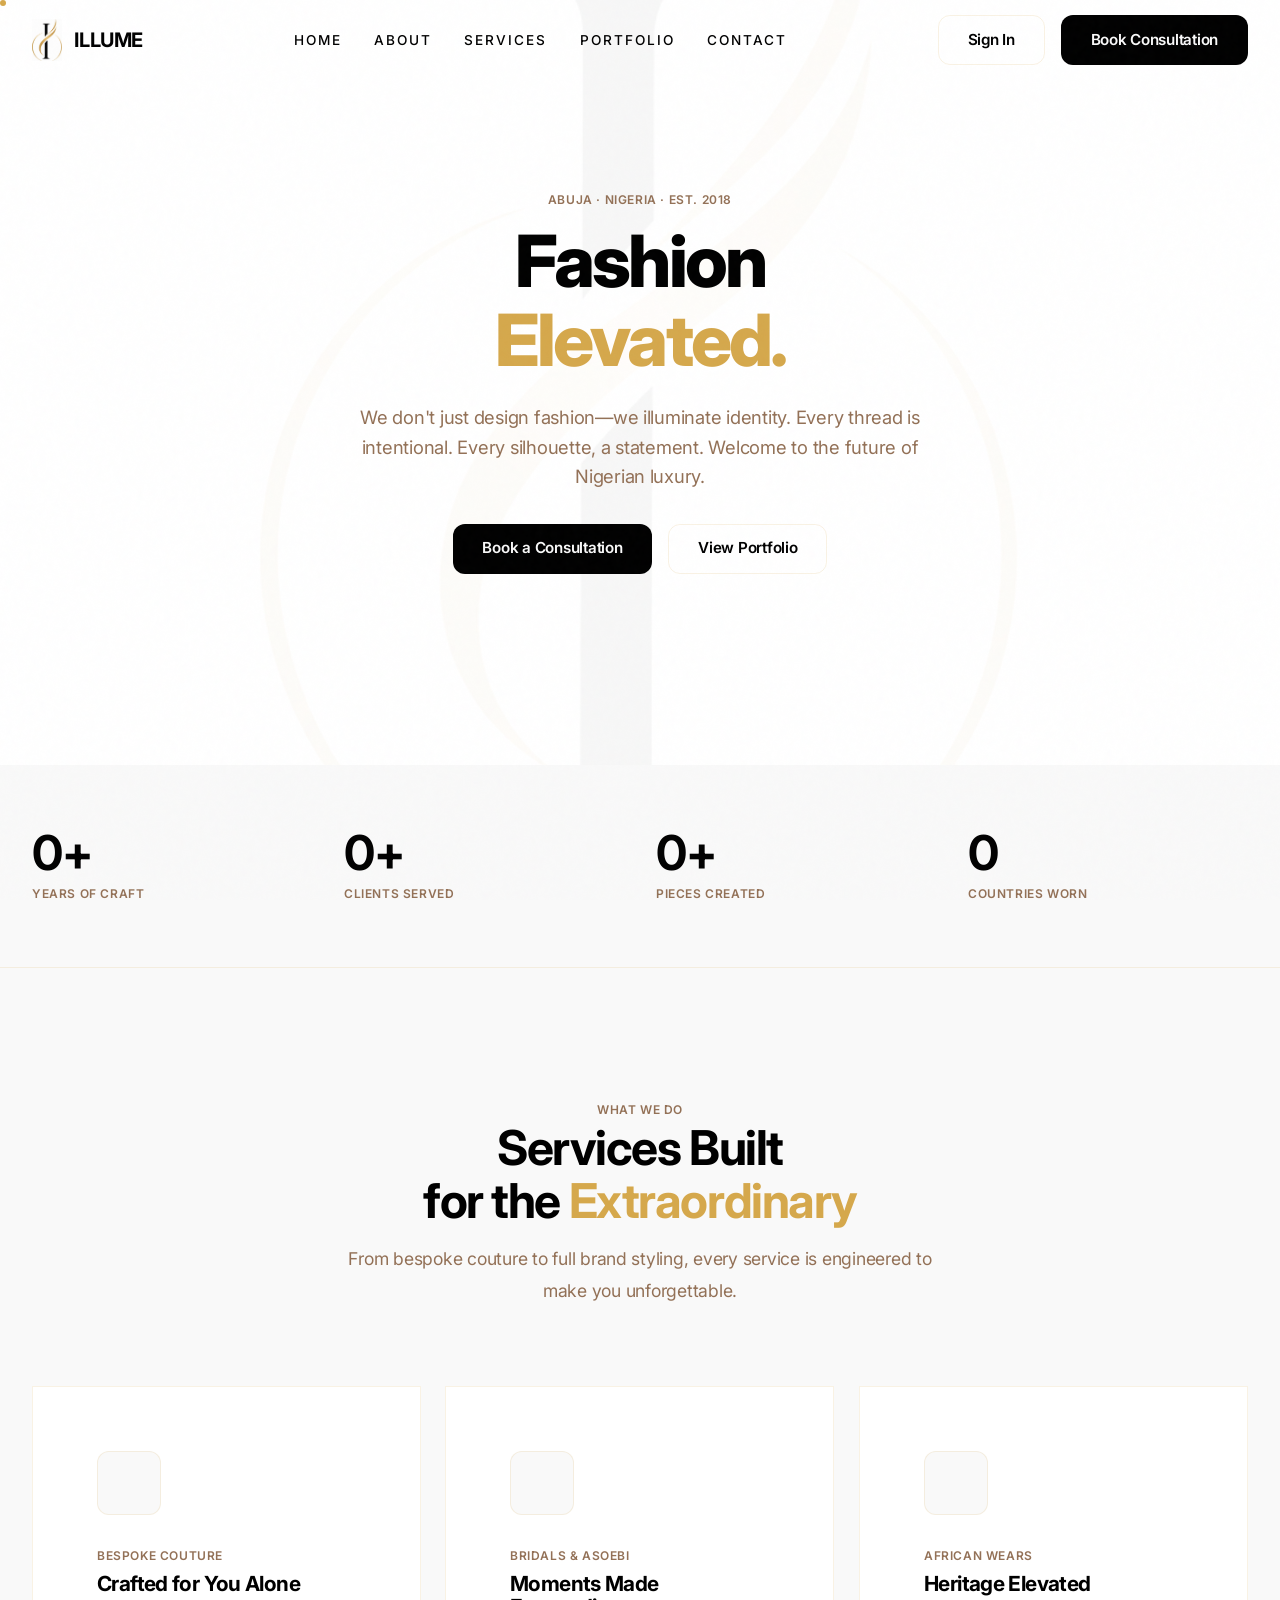
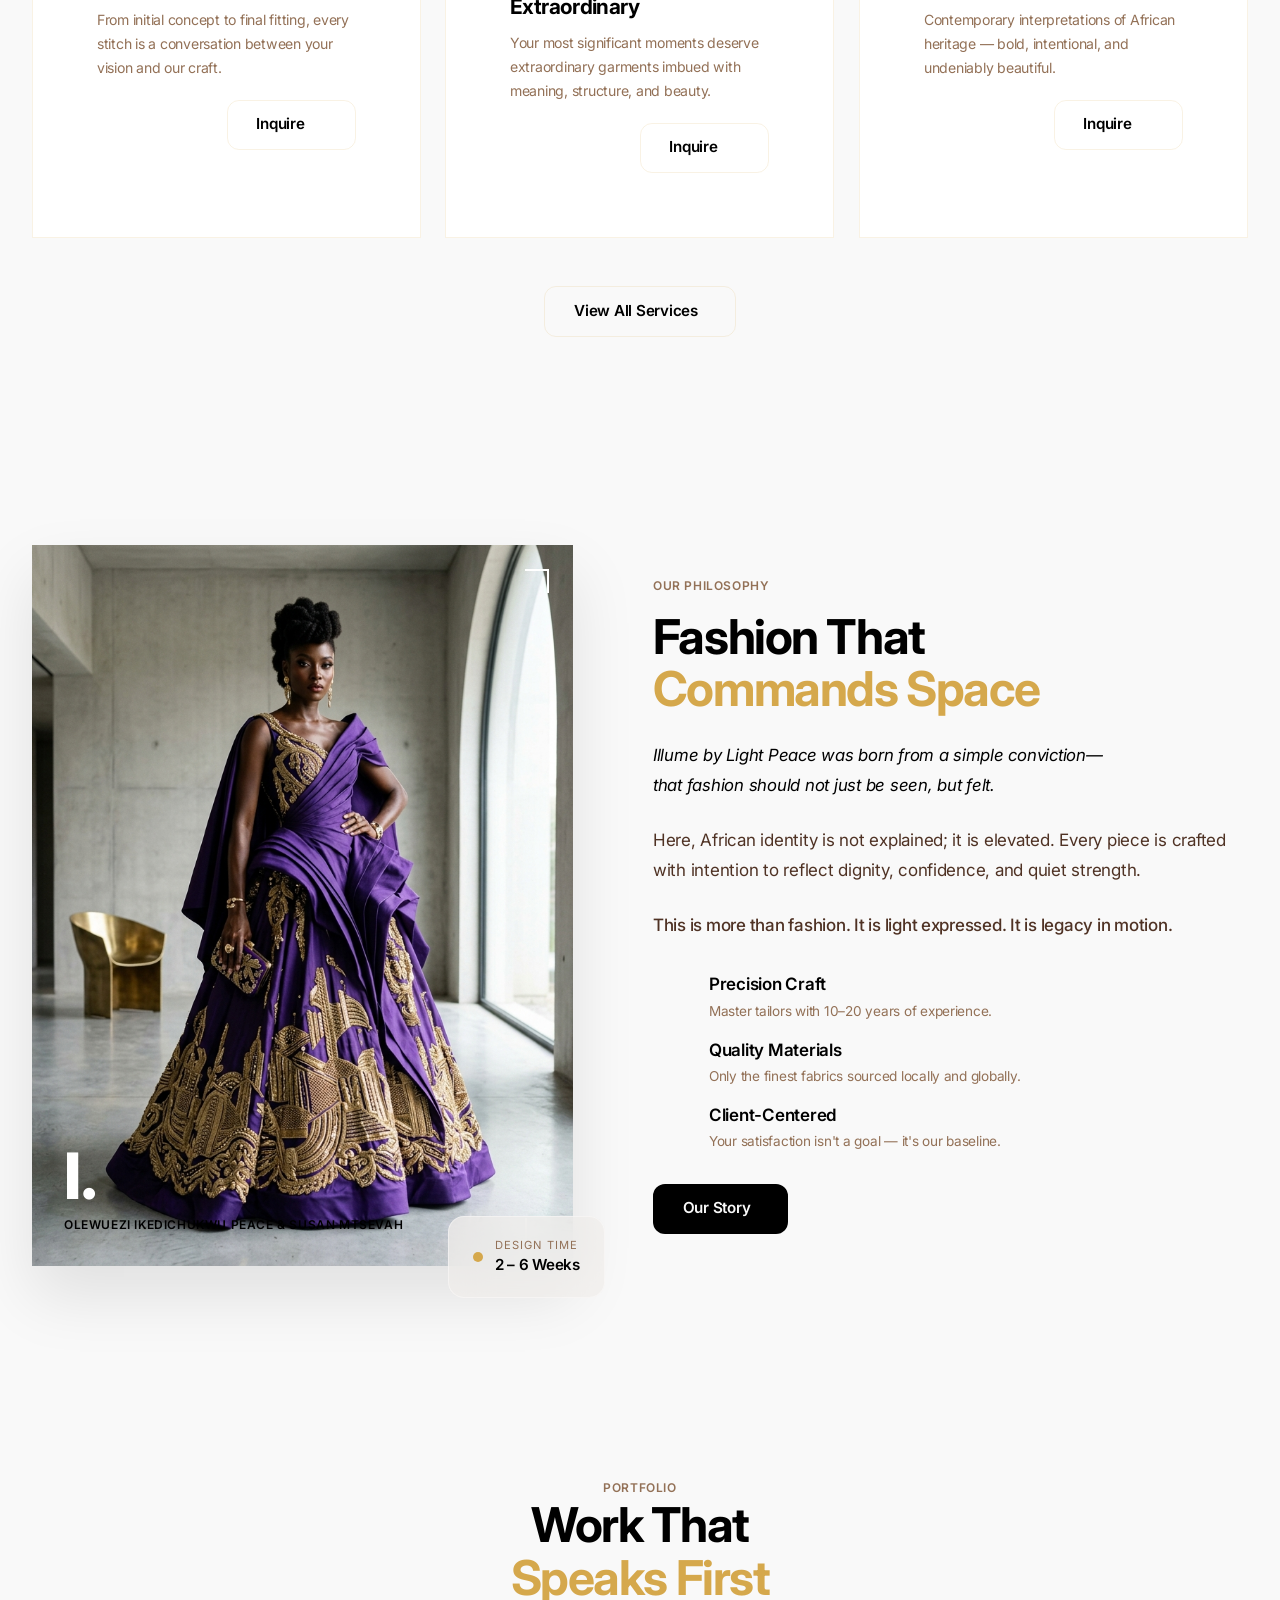
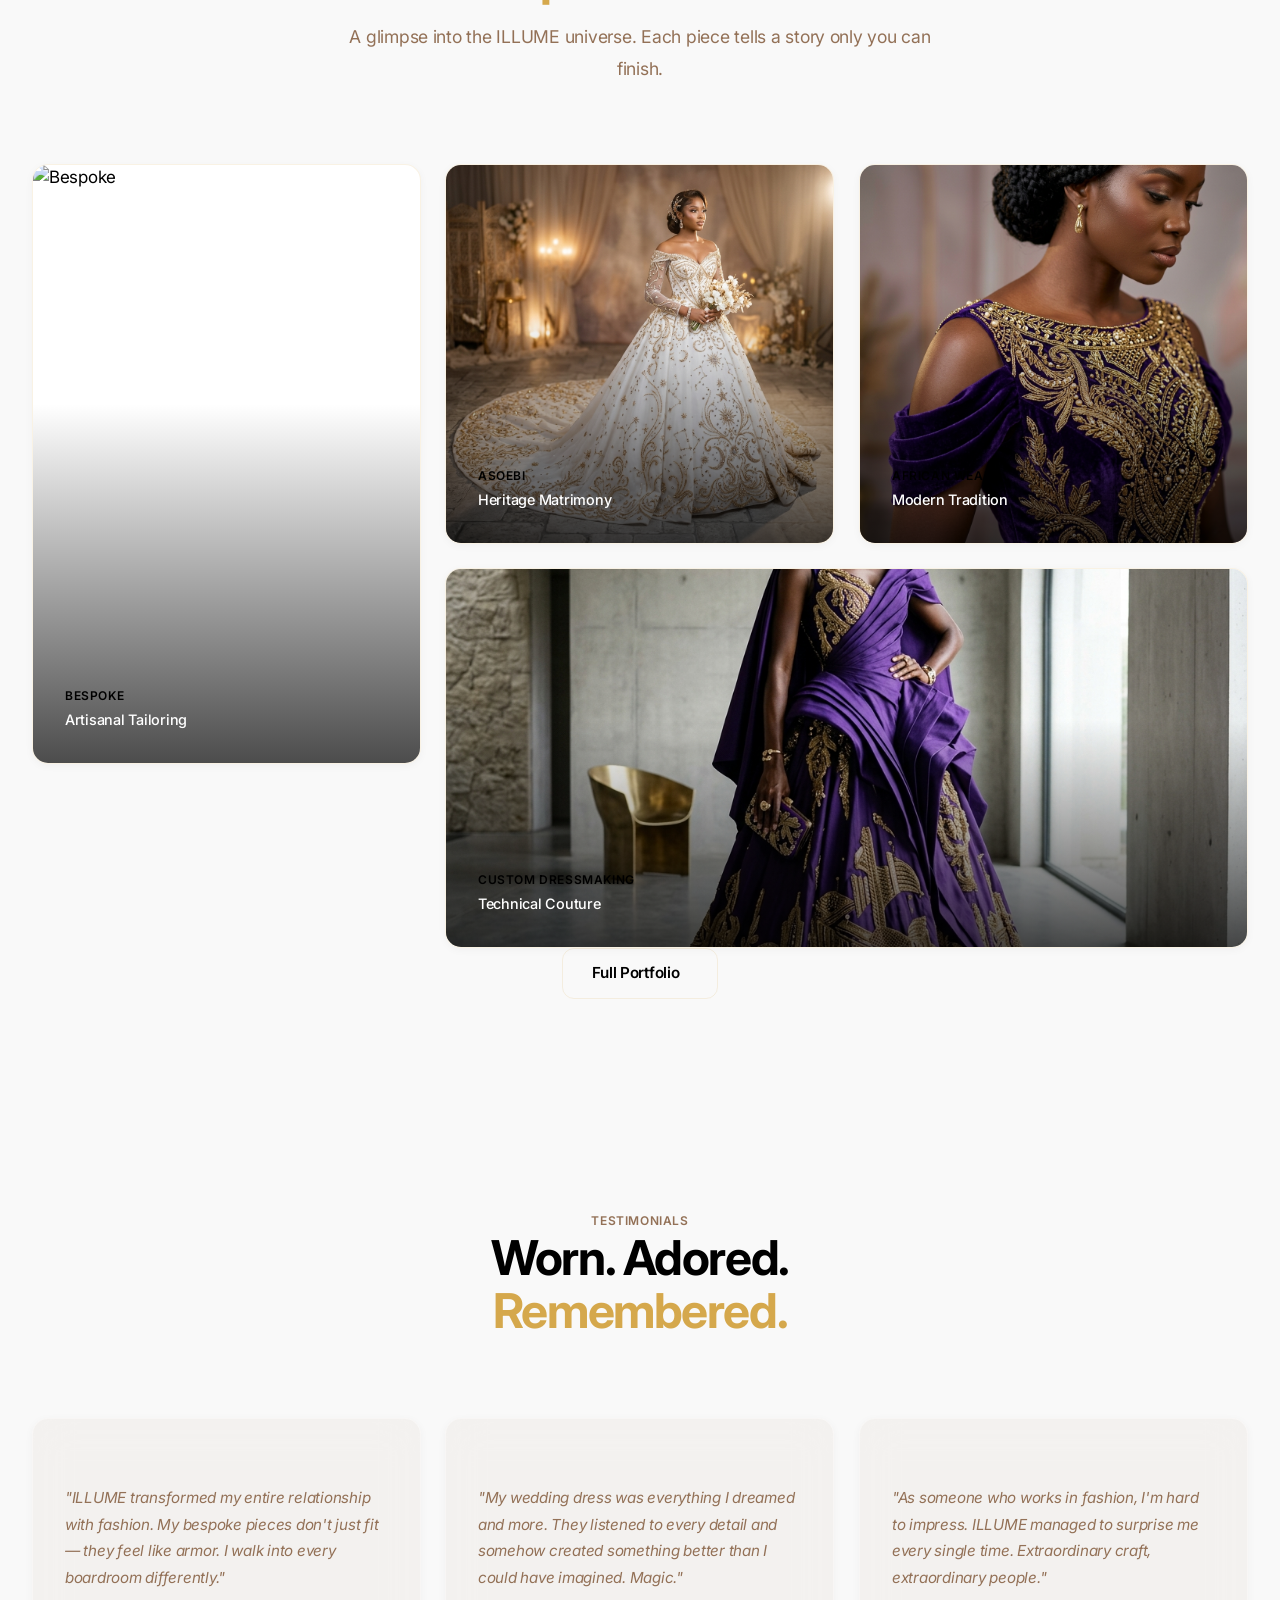
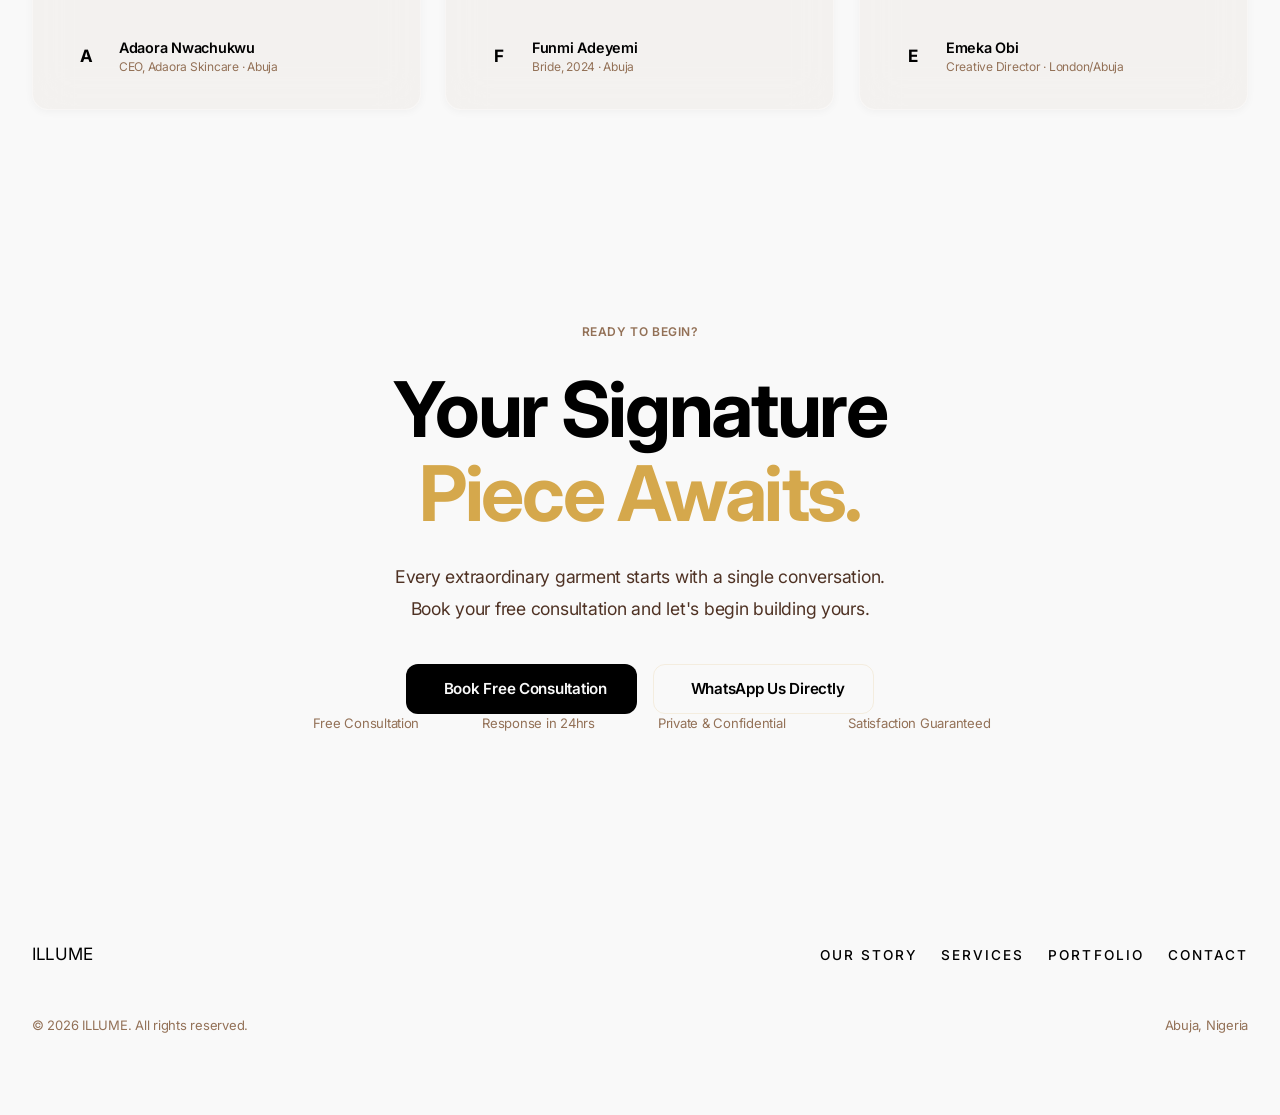
==== commit 2abf5502: "UI: Standardize [Logo] ILLUME branding and enhance consultation form Gold selection states" ====
--- a/index.html
+++ b/index.html
@@ -4,709 +4,295 @@
   <meta charset="UTF-8">
   <meta name="viewport" content="width=device-width, initial-scale=1.0">
   <meta name="description" content="ILLUME is a luxury Nigerian fashion house offering Bespoke, Asoebi, African Wears, and high-end Custom Dressmaking.">
-  <meta name="theme-color" content="#020207">
-  <meta property="og:title"       content="Fashion. Elevated. — ILLUME">
-  <meta property="og:description" content="ILLUME is a luxury Nigerian fashion house offering Bespoke, Asoebi, African Wears, and high-end Custom Dressmaking.">
-  <meta property="og:url"         content="./index.html">
-  <meta property="og:type"        content="website">
+  <meta name="theme-color" content="#201710">
   <title>Fashion. Elevated. — ILLUME</title>
-
-  <!-- Fonts -->
   <link rel="preconnect" href="https://fonts.googleapis.com">
   <link rel="preconnect" href="https://fonts.gstatic.com" crossorigin>
-  <link href="https://fonts.googleapis.com/css2?family=Playfair+Display:ital,wght@0,400..900;1,400..900&family=Outfit:wght@100..900&display=swap" rel="stylesheet">
-
-  <!-- Styles -->
+  <link href="https://fonts.googleapis.com/css2?family=Inter:wght@300;400;500;600;700;800&display=swap" rel="stylesheet">
   <link rel="stylesheet" href="./assets/css/main.css">
-  
-  <!-- Three.js (hero particles) -->
-  <script src="https://cdnjs.cloudflare.com/ajax/libs/three.js/r134/three.min.js" defer></script>
-  <!-- Lenis smooth scroll -->
   <script src="https://cdn.jsdelivr.net/npm/@studio-freight/lenis@1.0.42/dist/lenis.min.js" defer></script>
 </head>
 <body>
-
-<!-- Page Loader -->
 <div id="page-loader" class="page-loader">
-  <div class="loader-logo">ILLUME</div>
+  <div class="loader-logo" style="display: flex; align-items: center; gap: 1.5rem;">
+    <img src="./assets/img/logo.png" alt="Logo" class="logo-img" style="height: 80px; width: auto;">
+    <span style="font-weight: 800; font-size: 3rem; letter-spacing: -0.02em; color: var(--black);">ILLUME</span>
+  </div>
   <div class="loader-bar"><div class="loader-bar-fill"></div></div>
 </div>
-
-<!-- Custom Cursor -->
 <div class="cursor-dot"></div>
 <div class="cursor-ring"></div>
-
-<!-- Scroll Progress -->
 <div class="scroll-progress"></div>
 
-<!-- ═══ NAVIGATION ═══════════════════════════════════════════ -->
 <nav class="nav" id="main-nav">
   <div class="nav__inner">
-
-    <!-- Logo -->
-    <a href="./" class="nav__logo">ILLUME</a>
-
-    <!-- Desktop Links -->
+    <a href="./" class="nav__logo" style="display: flex; align-items: center; gap: 0.75rem; text-decoration: none;">
+      <img src="./assets/img/logo.png" alt="Logo" class="logo-img" style="height: 42px; width: auto;">
+      <span style="font-weight: 700; font-size: 1.25rem; letter-spacing: -0.02em; color: var(--black);">ILLUME</span>
+    </a>
     <div class="nav__links">
-      <a href="./"               class="nav__link active">Home</a>
-      <a href="./about.html"      class="nav__link ">About</a>
-      <a href="./services.html"   class="nav__link ">Services</a>
-      <a href="./portfolio.html"  class="nav__link ">Portfolio</a>
-      <a href="./contact.html"    class="nav__link ">Contact</a>
-    </div>
-
-    <!-- Actions -->
+      <a href="./" class="nav__link active">Home</a>
+      <a href="./about.html" class="nav__link">About</a>
+      <a href="./services.html" class="nav__link">Services</a>
+      <a href="./portfolio.html" class="nav__link">Portfolio</a>
+      <a href="./contact.html" class="nav__link">Contact</a>
+    </div>
     <div class="nav__actions">
-              <a href="./auth/login.php" class="btn btn--secondary btn--sm">Sign In</a>
-            <a href="./consultation.html" class="btn btn--primary btn--sm">Book Consultation</a>
-      <!-- Hamburger -->
-      <button class="nav__hamburger" aria-label="Open menu">
-        <span></span><span></span><span></span>
-      </button>
-    </div>
-
+      <a href="./auth/login.php" class="btn btn--ghost btn--sm">Sign In</a>
+      <a href="./consultation.html" class="btn btn--primary btn--sm">Book Consultation</a>
+      <button class="nav__hamburger" aria-label="Open menu"><span></span><span></span><span></span></button>
+    </div>
   </div>
 </nav>
-
-<!-- Mobile Nav -->
 <div class="nav__mobile">
-  <button class="mobile-close btn btn--icon btn--ghost" aria-label="Close menu">
-    <i data-lucide="x"></i>
-  </button>
-  <a href="./"               class="nav__link">Home</a>
-  <a href="./about.html"      class="nav__link">About</a>
-  <a href="./services.html"   class="nav__link">Services</a>
-  <a href="./portfolio.html"  class="nav__link">Portfolio</a>
-  <a href="./contact.html"    class="nav__link">Contact</a>
+  <a href="./" class="nav__link">Home</a>
+  <a href="./about.html" class="nav__link">About</a>
+  <a href="./services.html" class="nav__link">Services</a>
+  <a href="./portfolio.html" class="nav__link">Portfolio</a>
+  <a href="./contact.html" class="nav__link">Contact</a>
   <div style="display:flex;gap:1rem;flex-wrap:wrap;justify-content:center;margin-top:1rem;">
-          <a href="./auth/login.php" class="btn btn--secondary">Sign In</a>
-        <a href="./consultation.html" class="btn btn--primary">Book Consultation</a>
+    <a href="./auth/login.php" class="btn btn--ghost">Sign In</a>
+    <a href="./consultation.html" class="btn btn--primary">Book Consultation</a>
   </div>
 </div>
-<!-- end header php -->
-
-<!-- ═══ HERO ═════════════════════════════════════════════════ -->
-<section class="hero" id="hero">
-  <canvas id="hero-canvas"></canvas>
-  <div class="hero__overlay"></div>
-
-  <div class="hero__content">
-    <div class="hero__label">
-      <span>Abuja · Nigeria · Est. 2018</span>
-    </div>
-
-    <h1 class="hero__title">
-      <span class="word">Fashion</span><br>
-      <span class="word gold-word">ELEVATED.</span>
-    </h1>
-
-    <p class="hero__subtitle">
-      What makes ILLUME unique? We don’t just design fashion—we illuminate identity. 
-      Every thread is intentional. Every silhouette, a statement.
-      Welcome to the future of Nigerian luxury fashion.
-    </p>
-
-    <div class="hero__cta">
-      <a href="consultation.html" class="btn btn--primary btn--lg">
-        <i data-lucide="calendar"></i>
-        Book a Consultation
-      </a>
-      <a href="portfolio.html" class="btn btn--ghost btn--lg">
-        <i data-lucide="eye"></i>
-        View Portfolio
-      </a>
-    </div>
-  </div>
-
-  <div class="hero__scroll-hint">
-    <span>Scroll</span>
-    <div class="scroll-line"></div>
-  </div>
-</section>
-
-<!-- ═══ STATS TICKER ══════════════════════════════════════════ -->
-<section style="padding: 4rem 0; border-top: 1px solid var(--space-border); border-bottom: 1px solid var(--space-border); background: var(--space);">
-  <div class="container">
-    <div style="display:grid; grid-template-columns: repeat(4,1fr); gap:2rem; text-align:center;">
-
+
+<!-- HERO -->
+<section class="hero" id="hero" style="background: white; min-height: 85svh; display: flex; align-items: center; position: relative; overflow: hidden;">
+  <!-- Subtle Watermark -->
+  <img src="./assets/img/logo.png" alt="" class="watermark">
+  <div class="hero__content" style="max-width: 800px; padding: var(--s16) var(--s6);">
+    <div class="label-text" style="margin-bottom: var(--s3);">Abuja · Nigeria · Est. 2018</div>
+    <h1 class="hero__title" style="font-size: clamp(2.5rem, 8vw, 4.5rem); font-weight: 800; line-height: 1.1; margin-bottom: var(--s6);">Fashion<br><span class="gold-text">Elevated.</span></h1>
+    <p class="hero__subtitle" style="font-size: 1.15rem; line-height: 1.6; color: var(--warm-taupe); margin-bottom: var(--s8); max-width: 600px;">We don't just design fashion—we illuminate identity. Every thread is intentional. Every silhouette, a statement. Welcome to the future of Nigerian luxury.</p>
+    <div class="hero__cta" style="display: flex; gap: var(--s4); flex-wrap: wrap;">
+      <a href="./consultation.html" class="btn btn--primary">Book a Consultation</a>
+      <a href="./portfolio.html" class="btn btn--ghost">View Portfolio</a>
+    </div>
+  </div>
+</section>
+
+<!-- STATS -->
+<section style="padding: var(--s16) 0; border-bottom: 1px solid var(--divider); background: var(--soft-ivory);">
+  <div class="container">
+    <div class="stats-grid" style="gap: var(--s8); display: grid; grid-template-columns: repeat(auto-fit, minmax(200px, 1fr));">
       <div class="reveal">
-        <div style="font-family:var(--font-display); font-size:clamp(2rem,5vw,3.5rem); font-weight:800; background:linear-gradient(135deg,var(--gold),var(--gold-bright)); -webkit-background-clip:text; -webkit-text-fill-color:transparent; background-clip:text; line-height:1;"
-             data-counter data-target="7" data-suffix="+">0+</div>
-        <div class="label-text" style="margin-top:0.5rem;">Years of Craft</div>
-      </div>
-
+        <div class="kpi-value" data-counter data-target="7" data-suffix="+" style="font-size: 3rem; font-weight: 700; color: var(--black);">0+</div>
+        <div class="label-text">Years of Craft</div>
+      </div>
       <div class="reveal reveal-delay-1">
-        <div style="font-family:var(--font-display); font-size:clamp(2rem,5vw,3.5rem); font-weight:800; background:linear-gradient(135deg,var(--gold),var(--gold-bright)); -webkit-background-clip:text; -webkit-text-fill-color:transparent; background-clip:text; line-height:1;"
-             data-counter data-target="340" data-suffix="+">0+</div>
-        <div class="label-text" style="margin-top:0.5rem;">Clients Served</div>
-      </div>
-
+        <div class="kpi-value" data-counter data-target="340" data-suffix="+" style="font-size: 3rem; font-weight: 700; color: var(--black);">0+</div>
+        <div class="label-text">Clients Served</div>
+      </div>
       <div class="reveal reveal-delay-2">
-        <div style="font-family:var(--font-display); font-size:clamp(2rem,5vw,3.5rem); font-weight:800; background:linear-gradient(135deg,var(--gold),var(--gold-bright)); -webkit-background-clip:text; -webkit-text-fill-color:transparent; background-clip:text; line-height:1;"
-             data-counter data-target="1200" data-suffix="+">0+</div>
-        <div class="label-text" style="margin-top:0.5rem;">Pieces Created</div>
-      </div>
-
+        <div class="kpi-value" data-counter data-target="1200" data-suffix="+" style="font-size: 3rem; font-weight: 700; color: var(--black);">0+</div>
+        <div class="label-text">Pieces Created</div>
+      </div>
       <div class="reveal reveal-delay-3">
-        <div style="font-family:var(--font-display); font-size:clamp(2rem,5vw,3.5rem); font-weight:800; background:linear-gradient(135deg,var(--gold),var(--gold-bright)); -webkit-background-clip:text; -webkit-text-fill-color:transparent; background-clip:text; line-height:1;"
-             data-counter data-target="12" data-suffix="">0</div>
-        <div class="label-text" style="margin-top:0.5rem;">Countries Worn</div>
-      </div>
-
-    </div>
-  </div>
-</section>
-
-<!-- ═══ SERVICES PREVIEW ══════════════════════════════════════ -->
+        <div class="kpi-value" data-counter data-target="12" data-suffix="" style="font-size: 3rem; font-weight: 700; color: var(--black);">0</div>
+        <div class="label-text">Countries Worn</div>
+      </div>
+    </div>
+  </div>
+</section>
+
+<!-- SERVICES PREVIEW -->
 <section class="section--lg">
   <div class="container">
     <div class="section-header">
-      <div class="section-divider">
-        <span class="label-text">What We Do</span>
-      </div>
-      <h2 class="reveal">Services Built<br>for the <span class="shimmer-text">Extraordinary</span></h2>
-      <p class="reveal reveal-delay-1">
-        From bespoke couture to full brand styling, every service
-        is engineered to make you unforgettable.
-      </p>
-    </div>
-
+      <div class="section-divider"><span class="label-text">What We Do</span></div>
+      <h2 class="reveal">Services Built<br>for the <span class="gold-text">Extraordinary</span></h2>
+      <p class="reveal reveal-delay-1">From bespoke couture to full brand styling, every service is engineered to make you unforgettable.</p>
+    </div>
     <div class="grid-3" style="gap:1.5rem;">
-            <div class="service-card reveal reveal-delay-1" id="service-bespoke-couture" 
-           onclick="window.location.href='services.html#bespoke-couture'" style="cursor:pointer;">
-        <div class="service-icon">
-          <i data-lucide="sparkles"></i>
-        </div>
-        <div class="label-text" style="margin-bottom:0.5rem;">Bespoke Couture</div>
-        <h3 style="font-size:1.3rem; margin-bottom:0.75rem;">Fully custom garments crafted to your exact vision and measurements</h3>
-        <p style="font-size:0.88rem; line-height:1.7; margin-bottom:1.25rem;">From initial concept to final fitting, every stitch is a conversation between your vision and our craft. We create one-of-a-kind pieces that tell your story.</p>
-        <div style="display:flex; align-items:center; justify-content:flex-end; margin-top:auto;">
-          <a href="consultation.html?service=bespoke-couture" class="btn btn--ghost btn--sm" onclick="event.stopPropagation();">
-            Inquire <i data-lucide="arrow-right" style="width:14px;height:14px;"></i>
-          </a>
-        </div>
-      </div>
-            <div class="service-card reveal reveal-delay-2" id="service-asoebi" 
-           onclick="window.location.href='services.html#asoebi'" style="cursor:pointer;">
-        <div class="service-icon">
-          <i data-lucide="heart"></i>
-        </div>
-        <div class="label-text" style="margin-bottom:0.5rem;">Bridals &amp; Asoebi</div>
-        <h3 style="font-size:1.3rem; margin-bottom:0.75rem;">Ethereal designs for the moments that matter most</h3>
-        <p style="font-size:0.88rem; line-height:1.7; margin-bottom:1.25rem;">Your most significant moments deserve extraordinary garments. We create bridal wear and occasion pieces imbued with meaning, structure, and beauty.</p>
-        <div style="display:flex; align-items:center; justify-content:flex-end; margin-top:auto;">
-          <a href="consultation.html?service=asoebi" class="btn btn--ghost btn--sm" onclick="event.stopPropagation();">
-            Inquire <i data-lucide="arrow-right" style="width:14px;height:14px;"></i>
-          </a>
-        </div>
-      </div>
-            <div class="service-card reveal reveal-delay-3" id="service-african-wears" 
-           onclick="window.location.href='services.html#african-wears'" style="cursor:pointer;">
-        <div class="service-icon">
-          <i data-lucide="palette"></i>
-        </div>
-        <div class="label-text" style="margin-bottom:0.5rem;">African Wears</div>
-        <h3 style="font-size:1.3rem; margin-bottom:0.75rem;">Modern luxury rooted in traditional textiles.</h3>
-        <p style="font-size:0.88rem; line-height:1.7; margin-bottom:1.25rem;">Modern luxury rooted in traditional textiles. We translate heritage fabrics like Ankara, Adire, and Aso-Oke into contemporay avant-garde silhouettes.</p>
-        <div style="display:flex; align-items:center; justify-content:flex-end; margin-top:auto;">
-          <a href="consultation.html?service=african-wears" class="btn btn--ghost btn--sm" onclick="event.stopPropagation();">
-            Inquire <i data-lucide="arrow-right" style="width:14px;height:14px;"></i>
-          </a>
-        </div>
-      </div>
-          </div>
-
+      <div class="service-card reveal reveal-delay-1">
+        <div class="service-icon"><i data-lucide="scissors"></i></div>
+        <div class="label-text" style="margin-bottom:.5rem;">Bespoke Couture</div>
+        <h3 style="font-size:1.3rem;margin-bottom:.75rem;">Crafted for You Alone</h3>
+        <p style="font-size:.88rem;line-height:1.7;margin-bottom:1.25rem;">From initial concept to final fitting, every stitch is a conversation between your vision and our craft.</p>
+        <div style="display:flex;align-items:center;justify-content:flex-end;margin-top:auto;">
+          <a href="./consultation.html?service=bespoke-couture" class="btn btn--ghost btn--sm">Inquire <i data-lucide="arrow-right" style="width:14px;height:14px;"></i></a>
+        </div>
+      </div>
+      <div class="service-card reveal reveal-delay-2">
+        <div class="service-icon"><i data-lucide="heart"></i></div>
+        <div class="label-text" style="margin-bottom:.5rem;">Bridals &amp; Asoebi</div>
+        <h3 style="font-size:1.3rem;margin-bottom:.75rem;">Moments Made Extraordinary</h3>
+        <p style="font-size:.88rem;line-height:1.7;margin-bottom:1.25rem;">Your most significant moments deserve extraordinary garments imbued with meaning, structure, and beauty.</p>
+        <div style="display:flex;align-items:center;justify-content:flex-end;margin-top:auto;">
+          <a href="./consultation.html?service=asoebi" class="btn btn--ghost btn--sm">Inquire <i data-lucide="arrow-right" style="width:14px;height:14px;"></i></a>
+        </div>
+      </div>
+      <div class="service-card reveal reveal-delay-3">
+        <div class="service-icon"><i data-lucide="shirt"></i></div>
+        <div class="label-text" style="margin-bottom:.5rem;">African Wears</div>
+        <h3 style="font-size:1.3rem;margin-bottom:.75rem;">Heritage Elevated</h3>
+        <p style="font-size:.88rem;line-height:1.7;margin-bottom:1.25rem;">Contemporary interpretations of African heritage — bold, intentional, and undeniably beautiful.</p>
+        <div style="display:flex;align-items:center;justify-content:flex-end;margin-top:auto;">
+          <a href="./consultation.html?service=african-wears" class="btn btn--ghost btn--sm">Inquire <i data-lucide="arrow-right" style="width:14px;height:14px;"></i></a>
+        </div>
+      </div>
+    </div>
     <div class="text-center" style="margin-top:3rem;">
-      <a href="services.html" class="btn btn--secondary btn--lg">
-        View All Services <i data-lucide="arrow-right"></i>
-      </a>
-    </div>
-  </div>
-</section>
-
-<!-- ═══ PHILOSOPHY SECTION ════════════════════════════════════ -->
-<section class="section" style="background:var(--space); border-top:1px solid var(--space-border); border-bottom:1px solid var(--space-border);">
-  <div class="container">
-    <div style="display:grid; grid-template-columns:1fr 1fr; gap:5rem; align-items:center;">
-
-      <!-- Left: Visual -->
+      <a href="./services.html" class="btn btn--ghost btn--lg">View All Services <i data-lucide="arrow-right"></i></a>
+    </div>
+  </div>
+</section>
+
+<!-- PHILOSOPHY -->
+<section class="section" style="border-top:1px solid var(--space-border);border-bottom:1px solid var(--space-border);">
+  <div class="container">
+    <div class="philosophy-grid">
       <div class="reveal-left" style="position:relative;">
-        <div style="
-          aspect-ratio:3/4;
-          border-radius:var(--r-2xl);
-          overflow:hidden; position:relative;
-          box-shadow: 0 30px 60px rgba(0,0,0,0.1);
-        ">
-          <img src="./assets/img/philosophy.png" alt="ILLUME Bespoke Couture" style="width:100%; height:100%; object-fit:cover;">
-          
-          <!-- Decorative overlay -->
-          <div style="position:absolute; inset:0; background:linear-gradient(to bottom, transparent 60%, rgba(0,0,0,0.4) 100%);"></div>
-          
-          <div style="position:absolute; bottom:2rem; left:2rem; z-index:1;">
-            <div style="
-              font-family:var(--font-display);
-              font-size:4rem;
-              font-weight:800;
-              color: #FFF;
-              line-height:1;
-              margin-bottom:0.5rem;
-            ">I.</div>
-            <div class="label-text" style="color:var(--gold-bright);">Olewuezi Ikedichukwu Peace & Susan Mtsevah</div>
-          </div>
-          
-          <!-- Corner accents -->
-          <div style="position:absolute;top:1.5rem;right:1.5rem;width:24px;height:24px;border-top:2px solid #FFF;border-right:2px solid #FFF;border-radius:0 var(--r-sm) 0 0;"></div>
-          <div style="position:absolute;bottom:1.5rem;right:1.5rem;width:24px;height:24px;border-bottom:2px solid #FFF;border-left:2px solid #FFF;border-radius:0 0 0 var(--r-sm); transform: rotate(180deg);"></div>
-        </div>
-
-        <!-- Floating accent card -->
-        <div class="glass" style="
-          position:absolute; bottom:-2rem; right:-2rem;
-          padding:1.25rem 1.5rem;
-          display:flex; align-items:center; gap:0.75rem;
-        ">
-          <div style="width:10px;height:10px;border-radius:50%;background:var(--aura);box-shadow:0 0 12px var(--aura);flex-shrink:0;"></div>
+        <div style="aspect-ratio:3/4;border-radius:var(--r-2xl);overflow:hidden;position:relative;box-shadow:0 30px 60px rgba(0,0,0,0.1);">
+          <img src="./assets/img/philosophy.png" alt="ILLUME Bespoke Couture" style="width:100%;height:100%;object-fit:cover;">
+          <div style="position:absolute;bottom:2rem;left:2rem;z-index:1;">
+            <div style="font-family:var(--font-display);font-size:4rem;font-weight:800;color:#FFF;line-height:1;margin-bottom:.5rem;">I.</div>
+            <div class="label-text" style="color:var(--gold-bright);">Olewuezi Ikedichukwu Peace &amp; Susan Mtsevah</div>
+          </div>
+          <div style="position:absolute;top:1.5rem;right:1.5rem;width:24px;height:24px;border-top:2px solid #FFF;border-right:2px solid #FFF;"></div>
+          <div style="position:absolute;bottom:1.5rem;right:1.5rem;width:24px;height:24px;border-bottom:2px solid #FFF;border-left:2px solid #FFF;"></div>
+        </div>
+        <div class="glass" style="position:absolute;bottom:-2rem;right:-2rem;padding:1.25rem 1.5rem;display:flex;align-items:center;gap:.75rem;">
+          <div style="width:10px;height:10px;border-radius:50%;background:var(--accent);flex-shrink:0;"></div>
           <div>
-            <div style="font-size:0.7rem;text-transform:uppercase;letter-spacing:0.1em;color:var(--text-muted);">Design Time</div>
-            <div style="font-size:0.95rem;font-weight:600;color:var(--text-primary);">2 – 6 Weeks</div>
-          </div>
-        </div>
-      </div>
-
-      <!-- Right: Text -->
+            <div style="font-size:.7rem;text-transform:uppercase;letter-spacing:.1em;color:var(--text-muted);">Design Time</div>
+            <div style="font-size:.95rem;font-weight:600;">2 – 6 Weeks</div>
+          </div>
+        </div>
+      </div>
       <div class="reveal-right">
         <div class="label-text" style="margin-bottom:1rem;">Our Philosophy</div>
-        <h2 style="margin-bottom:1.5rem;">
-          Fashion That<br>
-          <span class="shimmer-text">Commands Space</span>
-        </h2>
-        <p style="margin-bottom:1.5rem; font-size:1.05rem; line-height:1.8; font-style: italic; color: var(--gold-bright);">
-          Illume by Light Peace was born from a simple conviction—<br>
-          that fashion should not just be seen, but felt.
-        </p>
-        <p style="margin-bottom:1.5rem; line-height:1.8;">
-          Here, African identity is not explained; it is elevated. 
-          Every piece is crafted with intention to reflect dignity, confidence, and quiet strength.
-        </p>
-        <p style="margin-bottom:2rem; line-height:1.8; font-weight: 500; letter-spacing: 0.02em;">
-          This is more than fashion. It is light expressed. It is legacy in motion.
-        </p>
-
-        <div style="display:flex; flex-direction:column; gap:1rem; margin-bottom:2rem;">
-                    <div style="display:flex; align-items:flex-start; gap:1rem;">
-            <div style="
-              width:40px; height:40px; border-radius:var(--r);
-              background:var(--gold-faint); border:1px solid var(--gold-glass);
-              display:flex; align-items:center; justify-content:center;
-              color:var(--gold); flex-shrink:0;
-            ">
-              <i data-lucide="zap" style="width:16px;height:16px;"></i>
-            </div>
-            <div>
-              <div style="font-weight:600; margin-bottom:0.2rem;">Precision Craft</div>
-              <div style="font-size:0.85rem; color:var(--text-muted);">Master tailors with 10–20 years of experience.</div>
-            </div>
-          </div>
-                    <div style="display:flex; align-items:flex-start; gap:1rem;">
-            <div style="
-              width:40px; height:40px; border-radius:var(--r);
-              background:var(--gold-faint); border:1px solid var(--gold-glass);
-              display:flex; align-items:center; justify-content:center;
-              color:var(--gold); flex-shrink:0;
-            ">
-              <i data-lucide="shield-check" style="width:16px;height:16px;"></i>
-            </div>
-            <div>
-              <div style="font-weight:600; margin-bottom:0.2rem;">Quality Materials</div>
-              <div style="font-size:0.85rem; color:var(--text-muted);">Only the finest fabrics sourced locally and globally.</div>
-            </div>
-          </div>
-                    <div style="display:flex; align-items:flex-start; gap:1rem;">
-            <div style="
-              width:40px; height:40px; border-radius:var(--r);
-              background:var(--gold-faint); border:1px solid var(--gold-glass);
-              display:flex; align-items:center; justify-content:center;
-              color:var(--gold); flex-shrink:0;
-            ">
-              <i data-lucide="users" style="width:16px;height:16px;"></i>
-            </div>
-            <div>
-              <div style="font-weight:600; margin-bottom:0.2rem;">Client-Centered</div>
-              <div style="font-size:0.85rem; color:var(--text-muted);">Your satisfaction isn't a goal — it's our baseline.</div>
-            </div>
-          </div>
-                  </div>
-
-        <a href="about.html" class="btn btn--primary">
-          Our Story <i data-lucide="arrow-right"></i>
-        </a>
-      </div>
-
-    </div>
-  </div>
-</section>
-
-<!-- ═══ PORTFOLIO PREVIEW ══════════════════════════════════════ -->
+        <h2 style="margin-bottom:1.5rem;">Fashion That<br><span class="gold-text">Commands Space</span></h2>
+        <p style="margin-bottom:1.5rem;font-size:1.05rem;line-height:1.8;font-style:italic;color:var(--gold-bright);">Illume by Light Peace was born from a simple conviction—<br>that fashion should not just be seen, but felt.</p>
+        <p style="margin-bottom:1.5rem;line-height:1.8;">Here, African identity is not explained; it is elevated. Every piece is crafted with intention to reflect dignity, confidence, and quiet strength.</p>
+        <p style="margin-bottom:2rem;line-height:1.8;font-weight:500;">This is more than fashion. It is light expressed. It is legacy in motion.</p>
+        <div style="display:flex;flex-direction:column;gap:1rem;margin-bottom:2rem;">
+          <div style="display:flex;align-items:flex-start;gap:1rem;">
+            <div style="width:40px;height:40px;border-radius:var(--r);background:var(--gold-faint);border:1px solid var(--gold-glass);display:flex;align-items:center;justify-content:center;color:var(--gold);flex-shrink:0;"><i data-lucide="zap" style="width:16px;height:16px;"></i></div>
+            <div><div style="font-weight:600;margin-bottom:.2rem;">Precision Craft</div><div style="font-size:.85rem;color:var(--text-muted);">Master tailors with 10–20 years of experience.</div></div>
+          </div>
+          <div style="display:flex;align-items:flex-start;gap:1rem;">
+            <div style="width:40px;height:40px;border-radius:var(--r);background:var(--gold-faint);border:1px solid var(--gold-glass);display:flex;align-items:center;justify-content:center;color:var(--gold);flex-shrink:0;"><i data-lucide="shield-check" style="width:16px;height:16px;"></i></div>
+            <div><div style="font-weight:600;margin-bottom:.2rem;">Quality Materials</div><div style="font-size:.85rem;color:var(--text-muted);">Only the finest fabrics sourced locally and globally.</div></div>
+          </div>
+          <div style="display:flex;align-items:flex-start;gap:1rem;">
+            <div style="width:40px;height:40px;border-radius:var(--r);background:var(--gold-faint);border:1px solid var(--gold-glass);display:flex;align-items:center;justify-content:center;color:var(--gold);flex-shrink:0;"><i data-lucide="users" style="width:16px;height:16px;"></i></div>
+            <div><div style="font-weight:600;margin-bottom:.2rem;">Client-Centered</div><div style="font-size:.85rem;color:var(--text-muted);">Your satisfaction isn't a goal — it's our baseline.</div></div>
+          </div>
+        </div>
+        <a href="./about.html" class="btn btn--primary">Our Story <i data-lucide="arrow-right"></i></a>
+      </div>
+    </div>
+  </div>
+</section>
+
+<!-- PORTFOLIO PREVIEW -->
 <section class="section--lg">
   <div class="container">
     <div class="section-header">
-      <div class="section-divider">
-        <span class="label-text">Portfolio</span>
-      </div>
-      <h2 class="reveal">Work That<br><span class="shimmer-text">Speaks First</span></h2>
+      <div class="section-divider"><span class="label-text">Portfolio</span></div>
+      <h2 class="reveal">Work That<br><span class="gold-text">Speaks First</span></h2>
       <p class="reveal reveal-delay-1">A glimpse into the ILLUME universe. Each piece tells a story only you can finish.</p>
     </div>
-
-    <!-- Portfolio Grid (CSS-based placeholder visual showcase) -->
-    <div style="display:grid; grid-template-columns:repeat(3,1fr); grid-template-rows:auto; gap:1.5rem; margin-bottom:4rem;">
-            <a href="services.html#bespoke-couture" class="portfolio-item reveal reveal-delay-1" style="grid-row: span 2; text-decoration:none;">
-        <div style="
-          background: var(--space-mid);
-          border: 1px solid var(--space-border);
-          border-radius: var(--r-xl);
-          height: 580px;
-          display:flex; align-items:flex-end;
-          position:relative; overflow:hidden; cursor:pointer;
-          transition: all 0.5s var(--ease-out);
-        "
-        onmouseenter="this.querySelector('img').style.transform='scale(1.08)'; this.style.borderColor='var(--aura-glass)';"
-        onmouseleave="this.querySelector('img').style.transform='scale(1)'; this.style.borderColor='var(--space-border)';"
-        >
-          <img src="./assets/img/svc_bespoke_1776779653752.png" alt="Bespoke" 
-               style="position:absolute; inset:0; width:100%; height:100%; object-fit:cover; transition: transform 0.8s var(--ease-out);">
-          
-          <div style="position:absolute; inset:0; background:linear-gradient(to top, rgba(0,0,0,0.7) 0%, transparent 60%);"></div>
-
-          <div style="position:relative; z-index:1; padding:2rem; width:100%;">
-            <div class="label-text" style="color:var(--gold-bright); margin-bottom:0.3rem;">Bespoke</div>
-            <div style="font-size:0.9rem; color:#FFF; font-weight:500;">Artisanal Tailoring</div>
-          </div>
-        </div>
-      </a>
-            <a href="services.html#asoebi" class="portfolio-item reveal reveal-delay-2" style=" text-decoration:none;">
-        <div style="
-          background: var(--space-mid);
-          border: 1px solid var(--space-border);
-          border-radius: var(--r-xl);
-          height: 280px;
-          display:flex; align-items:flex-end;
-          position:relative; overflow:hidden; cursor:pointer;
-          transition: all 0.5s var(--ease-out);
-        "
-        onmouseenter="this.querySelector('img').style.transform='scale(1.08)'; this.style.borderColor='var(--aura-glass)';"
-        onmouseleave="this.querySelector('img').style.transform='scale(1)'; this.style.borderColor='var(--space-border)';"
-        >
-          <img src="./assets/img/bridal.png" alt="Asoebi" 
-               style="position:absolute; inset:0; width:100%; height:100%; object-fit:cover; transition: transform 0.8s var(--ease-out);">
-          
-          <div style="position:absolute; inset:0; background:linear-gradient(to top, rgba(0,0,0,0.7) 0%, transparent 60%);"></div>
-
-          <div style="position:relative; z-index:1; padding:2rem; width:100%;">
-            <div class="label-text" style="color:var(--gold-bright); margin-bottom:0.3rem;">Asoebi</div>
-            <div style="font-size:0.9rem; color:#FFF; font-weight:500;">Heritage Matrimony</div>
-          </div>
-        </div>
-      </a>
-            <a href="services.html#african-wears" class="portfolio-item reveal reveal-delay-3" style=" text-decoration:none;">
-        <div style="
-          background: var(--space-mid);
-          border: 1px solid var(--space-border);
-          border-radius: var(--r-xl);
-          height: 280px;
-          display:flex; align-items:flex-end;
-          position:relative; overflow:hidden; cursor:pointer;
-          transition: all 0.5s var(--ease-out);
-        "
-        onmouseenter="this.querySelector('img').style.transform='scale(1.08)'; this.style.borderColor='var(--aura-glass)';"
-        onmouseleave="this.querySelector('img').style.transform='scale(1)'; this.style.borderColor='var(--space-border)';"
-        >
-          <img src="./assets/img/couture.png" alt="African Wears" 
-               style="position:absolute; inset:0; width:100%; height:100%; object-fit:cover; transition: transform 0.8s var(--ease-out);">
-          
-          <div style="position:absolute; inset:0; background:linear-gradient(to top, rgba(0,0,0,0.7) 0%, transparent 60%);"></div>
-
-          <div style="position:relative; z-index:1; padding:2rem; width:100%;">
-            <div class="label-text" style="color:var(--gold-bright); margin-bottom:0.3rem;">African Wears</div>
-            <div style="font-size:0.9rem; color:#FFF; font-weight:500;">Modern Tradition</div>
-          </div>
-        </div>
-      </a>
-            <a href="services.html#dressmaking" class="portfolio-item reveal reveal-delay-1" style="grid-column: span 2; text-decoration:none;">
-        <div style="
-          background: var(--space-mid);
-          border: 1px solid var(--space-border);
-          border-radius: var(--r-xl);
-          height: 280px;
-          display:flex; align-items:flex-end;
-          position:relative; overflow:hidden; cursor:pointer;
-          transition: all 0.5s var(--ease-out);
-        "
-        onmouseenter="this.querySelector('img').style.transform='scale(1.08)'; this.style.borderColor='var(--aura-glass)';"
-        onmouseleave="this.querySelector('img').style.transform='scale(1)'; this.style.borderColor='var(--space-border)';"
-        >
-          <img src="./assets/img/philosophy.png" alt="Custom Dressmaking" 
-               style="position:absolute; inset:0; width:100%; height:100%; object-fit:cover; transition: transform 0.8s var(--ease-out);">
-          
-          <div style="position:absolute; inset:0; background:linear-gradient(to top, rgba(0,0,0,0.7) 0%, transparent 60%);"></div>
-
-          <div style="position:relative; z-index:1; padding:2rem; width:100%;">
-            <div class="label-text" style="color:var(--gold-bright); margin-bottom:0.3rem;">Custom Dressmaking</div>
-            <div style="font-size:0.9rem; color:#FFF; font-weight:500;">Technical Couture</div>
-          </div>
-        </div>
-      </a>
-          </div>
-
-    <div class="text-center">
-      <a href="portfolio.html" class="btn btn--secondary btn--lg">
-        Full Portfolio <i data-lucide="arrow-right"></i>
-      </a>
-    </div>
-  </div>
-</section>
-
-<!-- ═══ TESTIMONIALS ══════════════════════════════════════════ -->
-<section class="section" style="background:var(--space); border-top:1px solid var(--space-border); border-bottom:1px solid var(--space-border);">
+    <div class="portfolio-preview-grid">
+      <a href="./services.html#bespoke-couture" class="portfolio-card portfolio-card--tall reveal reveal-delay-1" style="grid-row:span 2;">
+        <img src="./assets/img/svc_bespoke_1776779653752.png" alt="Bespoke">
+        <div class="portfolio-card__overlay"></div>
+        <div class="portfolio-card__content"><div class="label-text" style="color:var(--gold-bright);margin-bottom:.3rem;">Bespoke</div><div style="font-size:.9rem;color:#FFF;font-weight:500;">Artisanal Tailoring</div></div>
+      </a>
+      <a href="./services.html#asoebi" class="portfolio-card reveal reveal-delay-1">
+        <img src="./assets/img/bridal.png" alt="Asoebi">
+        <div class="portfolio-card__overlay"></div>
+        <div class="portfolio-card__content"><div class="label-text" style="color:var(--gold-bright);margin-bottom:.3rem;">Asoebi</div><div style="font-size:.9rem;color:#FFF;font-weight:500;">Heritage Matrimony</div></div>
+      </a>
+      <a href="./services.html#african-wears" class="portfolio-card reveal reveal-delay-2">
+        <img src="./assets/img/couture.png" alt="African Wears">
+        <div class="portfolio-card__overlay"></div>
+        <div class="portfolio-card__content"><div class="label-text" style="color:var(--gold-bright);margin-bottom:.3rem;">African Wears</div><div style="font-size:.9rem;color:#FFF;font-weight:500;">Modern Tradition</div></div>
+      </a>
+      <a href="./services.html#dressmaking" class="portfolio-card reveal reveal-delay-3" style="grid-column:span 2;">
+        <img src="./assets/img/philosophy.png" alt="Custom Dressmaking">
+        <div class="portfolio-card__overlay"></div>
+        <div class="portfolio-card__content"><div class="label-text" style="color:var(--gold-bright);margin-bottom:.3rem;">Custom Dressmaking</div><div style="font-size:.9rem;color:#FFF;font-weight:500;">Technical Couture</div></div>
+      </a>
+    </div>
+    <div class="text-center"><a href="./portfolio.html" class="btn btn--ghost btn--lg">Full Portfolio <i data-lucide="arrow-right"></i></a></div>
+  </div>
+</section>
+
+<!-- TESTIMONIALS -->
+<section class="section" style="border-top:1px solid var(--space-border);border-bottom:1px solid var(--space-border);">
   <div class="container">
     <div class="section-header">
       <div class="section-divider"><span class="label-text">Testimonials</span></div>
-      <h2 class="reveal">Worn. Adored.<br><span class="shimmer-text">Remembered.</span></h2>
-    </div>
-
+      <h2 class="reveal">Worn. Adored.<br><span class="gold-text">Remembered.</span></h2>
+    </div>
     <div class="grid-3" style="gap:1.5rem;">
-            <div class="card card--glass reveal reveal-delay-1" style="padding:2rem;">
-        <!-- Stars -->
-        <div style="display:flex;gap:3px;margin-bottom:1.25rem;">
-                    <i data-lucide="star" style="width:14px;height:14px;color:var(--gold);fill:var(--gold);"></i>
-                    <i data-lucide="star" style="width:14px;height:14px;color:var(--gold);fill:var(--gold);"></i>
-                    <i data-lucide="star" style="width:14px;height:14px;color:var(--gold);fill:var(--gold);"></i>
-                    <i data-lucide="star" style="width:14px;height:14px;color:var(--gold);fill:var(--gold);"></i>
-                    <i data-lucide="star" style="width:14px;height:14px;color:var(--gold);fill:var(--gold);"></i>
-                  </div>
-        <p style="font-size:0.95rem; line-height:1.75; font-style:italic; margin-bottom:1.5rem; color:var(--text-secondary);">
-          "ILLUME transformed my entire relationship with fashion. My bespoke pieces don&#039;t just fit — they feel like armor. I walk into every boardroom differently."
-        </p>
-        <div style="display:flex;align-items:center;gap:0.75rem;margin-top:auto; border-top:1px solid var(--space-border); padding-top:1.25rem;">
-          <div style="
-            width:42px; height:42px; border-radius:50%;
-            background:linear-gradient(135deg,var(--gold),var(--gold-bright));
-            display:flex; align-items:center; justify-content:center;
-            font-family:var(--font-display); font-weight:700; color:var(--void);
-            flex-shrink:0;
-          ">A</div>
-          <div>
-            <div style="font-weight:600; font-size:0.9rem;">Adaora Nwachukwu</div>
-            <div style="font-size:0.75rem; color:var(--text-muted);">CEO, Adaora Skincare · Abuja</div>
-          </div>
-        </div>
-      </div>
-            <div class="card card--glass reveal reveal-delay-2" style="padding:2rem;">
-        <!-- Stars -->
-        <div style="display:flex;gap:3px;margin-bottom:1.25rem;">
-                    <i data-lucide="star" style="width:14px;height:14px;color:var(--gold);fill:var(--gold);"></i>
-                    <i data-lucide="star" style="width:14px;height:14px;color:var(--gold);fill:var(--gold);"></i>
-                    <i data-lucide="star" style="width:14px;height:14px;color:var(--gold);fill:var(--gold);"></i>
-                    <i data-lucide="star" style="width:14px;height:14px;color:var(--gold);fill:var(--gold);"></i>
-                    <i data-lucide="star" style="width:14px;height:14px;color:var(--gold);fill:var(--gold);"></i>
-                  </div>
-        <p style="font-size:0.95rem; line-height:1.75; font-style:italic; margin-bottom:1.5rem; color:var(--text-secondary);">
-          "My wedding dress was everything I dreamed and more. They listened to every detail and somehow created something better than I could have imagined. Magic."
-        </p>
-        <div style="display:flex;align-items:center;gap:0.75rem;margin-top:auto; border-top:1px solid var(--space-border); padding-top:1.25rem;">
-          <div style="
-            width:42px; height:42px; border-radius:50%;
-            background:linear-gradient(135deg,var(--gold),var(--gold-bright));
-            display:flex; align-items:center; justify-content:center;
-            font-family:var(--font-display); font-weight:700; color:var(--void);
-            flex-shrink:0;
-          ">F</div>
-          <div>
-            <div style="font-weight:600; font-size:0.9rem;">Funmi Adeyemi</div>
-            <div style="font-size:0.75rem; color:var(--text-muted);">Bride, 2024 · Abuja</div>
-          </div>
-        </div>
-      </div>
-            <div class="card card--glass reveal reveal-delay-3" style="padding:2rem;">
-        <!-- Stars -->
-        <div style="display:flex;gap:3px;margin-bottom:1.25rem;">
-                    <i data-lucide="star" style="width:14px;height:14px;color:var(--gold);fill:var(--gold);"></i>
-                    <i data-lucide="star" style="width:14px;height:14px;color:var(--gold);fill:var(--gold);"></i>
-                    <i data-lucide="star" style="width:14px;height:14px;color:var(--gold);fill:var(--gold);"></i>
-                    <i data-lucide="star" style="width:14px;height:14px;color:var(--gold);fill:var(--gold);"></i>
-                    <i data-lucide="star" style="width:14px;height:14px;color:var(--gold);fill:var(--gold);"></i>
-                  </div>
-        <p style="font-size:0.95rem; line-height:1.75; font-style:italic; margin-bottom:1.5rem; color:var(--text-secondary);">
-          "As someone who works in fashion, I&#039;m hard to impress. ILLUME managed to surprise me every single time. Extraordinary craft, extraordinary people."
-        </p>
-        <div style="display:flex;align-items:center;gap:0.75rem;margin-top:auto; border-top:1px solid var(--space-border); padding-top:1.25rem;">
-          <div style="
-            width:42px; height:42px; border-radius:50%;
-            background:linear-gradient(135deg,var(--gold),var(--gold-bright));
-            display:flex; align-items:center; justify-content:center;
-            font-family:var(--font-display); font-weight:700; color:var(--void);
-            flex-shrink:0;
-          ">E</div>
-          <div>
-            <div style="font-weight:600; font-size:0.9rem;">Emeka Obi</div>
-            <div style="font-size:0.75rem; color:var(--text-muted);">Creative Director · London/Abuja</div>
-          </div>
-        </div>
-      </div>
-          </div>
-  </div>
-</section>
-
-<!-- ═══ CONSULTATION CTA ═══════════════════════════════════════ -->
-<section class="section--lg" style="position:relative; overflow:hidden;">
-  <!-- Background glow -->
-  <div style="
-    position:absolute; top:50%; left:50%;
-    transform:translate(-50%,-50%);
-    width:600px; height:300px;
-    background:radial-gradient(ellipse, rgba(201,168,76,0.08), transparent);
-    filter:blur(60px);
-    pointer-events:none;
-  "></div>
-
-  <div class="container" style="position:relative;z-index:1;text-align:center;">
-    <div class="section-divider" style="justify-content:center;margin-bottom:1.5rem;">
-      <span class="label-text">Ready to Begin?</span>
-    </div>
-
-    <h2 class="reveal" style="font-size:clamp(2.5rem,6vw,5rem); margin-bottom:1.5rem; max-width:700px; margin-left:auto; margin-right:auto;">
-      Your Signature<br><span class="shimmer-text">Piece Awaits.</span>
-    </h2>
-
-    <p class="reveal reveal-delay-1" style="font-size:1.1rem; max-width:520px; margin:0 auto 2.5rem; line-height:1.8;">
-      Every extraordinary garment starts with a single conversation.
-      Book your free consultation and let's begin building yours.
-    </p>
-
+      <div class="card card--glass reveal reveal-delay-1" style="padding:2rem;">
+        <div style="display:flex;gap:3px;margin-bottom:1.25rem;"><i data-lucide="star" style="width:14px;height:14px;color:var(--gold);fill:var(--gold);"></i><i data-lucide="star" style="width:14px;height:14px;color:var(--gold);fill:var(--gold);"></i><i data-lucide="star" style="width:14px;height:14px;color:var(--gold);fill:var(--gold);"></i><i data-lucide="star" style="width:14px;height:14px;color:var(--gold);fill:var(--gold);"></i><i data-lucide="star" style="width:14px;height:14px;color:var(--gold);fill:var(--gold);"></i></div>
+        <p style="font-size:.95rem;line-height:1.75;font-style:italic;margin-bottom:1.5rem;color:var(--text-muted);">"ILLUME transformed my entire relationship with fashion. My bespoke pieces don't just fit — they feel like armor. I walk into every boardroom differently."</p>
+        <div style="display:flex;align-items:center;gap:.75rem;border-top:1px solid var(--space-border);padding-top:1.25rem;">
+          <div style="width:42px;height:42px;border-radius:50%;background:linear-gradient(135deg,var(--gold),var(--gold-bright));display:flex;align-items:center;justify-content:center;font-family:var(--font-display);font-weight:700;color:var(--void);flex-shrink:0;">A</div>
+          <div><div style="font-weight:600;font-size:.9rem;">Adaora Nwachukwu</div><div style="font-size:.75rem;color:var(--text-muted);">CEO, Adaora Skincare · Abuja</div></div>
+        </div>
+      </div>
+      <div class="card card--glass reveal reveal-delay-2" style="padding:2rem;">
+        <div style="display:flex;gap:3px;margin-bottom:1.25rem;"><i data-lucide="star" style="width:14px;height:14px;color:var(--gold);fill:var(--gold);"></i><i data-lucide="star" style="width:14px;height:14px;color:var(--gold);fill:var(--gold);"></i><i data-lucide="star" style="width:14px;height:14px;color:var(--gold);fill:var(--gold);"></i><i data-lucide="star" style="width:14px;height:14px;color:var(--gold);fill:var(--gold);"></i><i data-lucide="star" style="width:14px;height:14px;color:var(--gold);fill:var(--gold);"></i></div>
+        <p style="font-size:.95rem;line-height:1.75;font-style:italic;margin-bottom:1.5rem;color:var(--text-muted);">"My wedding dress was everything I dreamed and more. They listened to every detail and somehow created something better than I could have imagined. Magic."</p>
+        <div style="display:flex;align-items:center;gap:.75rem;border-top:1px solid var(--space-border);padding-top:1.25rem;">
+          <div style="width:42px;height:42px;border-radius:50%;background:linear-gradient(135deg,var(--gold),var(--gold-bright));display:flex;align-items:center;justify-content:center;font-family:var(--font-display);font-weight:700;color:var(--void);flex-shrink:0;">F</div>
+          <div><div style="font-weight:600;font-size:.9rem;">Funmi Adeyemi</div><div style="font-size:.75rem;color:var(--text-muted);">Bride, 2024 · Abuja</div></div>
+        </div>
+      </div>
+      <div class="card card--glass reveal reveal-delay-3" style="padding:2rem;">
+        <div style="display:flex;gap:3px;margin-bottom:1.25rem;"><i data-lucide="star" style="width:14px;height:14px;color:var(--gold);fill:var(--gold);"></i><i data-lucide="star" style="width:14px;height:14px;color:var(--gold);fill:var(--gold);"></i><i data-lucide="star" style="width:14px;height:14px;color:var(--gold);fill:var(--gold);"></i><i data-lucide="star" style="width:14px;height:14px;color:var(--gold);fill:var(--gold);"></i><i data-lucide="star" style="width:14px;height:14px;color:var(--gold);fill:var(--gold);"></i></div>
+        <p style="font-size:.95rem;line-height:1.75;font-style:italic;margin-bottom:1.5rem;color:var(--text-muted);">"As someone who works in fashion, I'm hard to impress. ILLUME managed to surprise me every single time. Extraordinary craft, extraordinary people."</p>
+        <div style="display:flex;align-items:center;gap:.75rem;border-top:1px solid var(--space-border);padding-top:1.25rem;">
+          <div style="width:42px;height:42px;border-radius:50%;background:linear-gradient(135deg,var(--gold),var(--gold-bright));display:flex;align-items:center;justify-content:center;font-family:var(--font-display);font-weight:700;color:var(--void);flex-shrink:0;">E</div>
+          <div><div style="font-weight:600;font-size:.9rem;">Emeka Obi</div><div style="font-size:.75rem;color:var(--text-muted);">Creative Director · London/Abuja</div></div>
+        </div>
+      </div>
+    </div>
+  </div>
+</section>
+
+<!-- CTA -->
+<section class="section--lg" style="text-align:center;">
+  <div class="container">
+    <div class="section-divider" style="justify-content:center;margin-bottom:1.5rem;"><span class="label-text">Ready to Begin?</span></div>
+    <h2 class="reveal" style="font-size:clamp(2.5rem,6vw,5rem);margin-bottom:1.5rem;max-width:700px;margin-left:auto;margin-right:auto;">Your Signature<br><span class="gold-text">Piece Awaits.</span></h2>
+    <p class="reveal reveal-delay-1" style="font-size:1.1rem;max-width:520px;margin:0 auto 2.5rem;line-height:1.8;">Every extraordinary garment starts with a single conversation. Book your free consultation and let's begin building yours.</p>
     <div class="reveal reveal-delay-2" style="display:flex;gap:1rem;justify-content:center;flex-wrap:wrap;">
-      <a href="consultation.html" class="btn btn--primary btn--lg" style="animation:pulse-glow 3s ease infinite;">
-        <i data-lucide="calendar"></i>
-        Book Free Consultation
-      </a>
-      <a href="https://wa.me/2348130024904?text=Hello%20ILLUME!%20I%27d%20like%20to%20discuss%20a%20project."
-         class="btn btn--ghost btn--lg" target="_blank" rel="noopener">
-        <i data-lucide="message-circle"></i>
-        WhatsApp Us Directly
-      </a>
-    </div>
-
-    <!-- Trust badges -->
-    <div style="display:flex;justify-content:center;gap:2.5rem;margin-top:3rem;flex-wrap:wrap;" class="reveal reveal-delay-3">
-            <div style="display:flex;align-items:center;gap:0.5rem;color:var(--text-muted);font-size:0.82rem;">
-        <i data-lucide="shield-check" style="width:15px;height:15px;color:var(--gold);"></i>
-        <span>Free Consultation</span>
-      </div>
-            <div style="display:flex;align-items:center;gap:0.5rem;color:var(--text-muted);font-size:0.82rem;">
-        <i data-lucide="clock" style="width:15px;height:15px;color:var(--gold);"></i>
-        <span>Response in 24hrs</span>
-      </div>
-            <div style="display:flex;align-items:center;gap:0.5rem;color:var(--text-muted);font-size:0.82rem;">
-        <i data-lucide="lock" style="width:15px;height:15px;color:var(--gold);"></i>
-        <span>Private & Confidential</span>
-      </div>
-            <div style="display:flex;align-items:center;gap:0.5rem;color:var(--text-muted);font-size:0.82rem;">
-        <i data-lucide="award" style="width:15px;height:15px;color:var(--gold);"></i>
-        <span>Satisfaction Guaranteed</span>
-      </div>
-          </div>
-  </div>
-</section>
-
-
-<!-- ═══ FOOTER ═══════════════════════════════════════════════ -->
-<footer class="footer">
-  <div class="container">
-
-    <div class="footer__grid">
-      <!-- Brand -->
-      <div>
-        <span class="footer__logo">ILLUME</span>
-        <p class="footer__tagline">
-          We don't just dress bodies — we architect identities.<br>
-          Fashion is language. We make yours unforgettable.
-        </p>
-        <div class="footer__social">
-          <a href="#" class="footer__social-link" aria-label="Instagram">
-            <i data-lucide="instagram"></i>
-          </a>
-          <a href="#" class="footer__social-link" aria-label="Facebook">
-            <i data-lucide="facebook"></i>
-          </a>
-          <a href="https://wa.me/2348130024904" class="footer__social-link" aria-label="WhatsApp" target="_blank" rel="noopener">
-            <i data-lucide="message-circle"></i>
-          </a>
-          <a href="#" class="footer__social-link" aria-label="Pinterest">
-            <i data-lucide="image"></i>
-          </a>
-        </div>
-      </div>
-
-      <!-- Navigation -->
-      <div>
-        <h6 class="footer__heading">Explore</h6>
-        <nav class="footer__links">
-          <a href="./"              class="footer__link">Home</a>
-          <a href="./about.html"     class="footer__link">Our Story</a>
-          <a href="./services.html"  class="footer__link">Services</a>
-          <a href="./portfolio.html" class="footer__link">Portfolio</a>
-          <a href="./contact.html"   class="footer__link">Contact</a>
-        </nav>
-      </div>
-
-      <!-- Services -->
-      <div>
-        <h6 class="footer__heading">Services</h6>
-        <nav class="footer__links">
-          <a href="./services.html#bespoke"            class="footer__link">Bespoke</a>
-          <a href="./services.html#asoebi"             class="footer__link">Asoebi</a>
-          <a href="./services.html#african-wears"      class="footer__link">African Wears</a>
-          <a href="./services.html#beading"            class="footer__link">Beading</a>
-          <a href="./services.html#casuals"            class="footer__link">Casuals</a>
-          <a href="./services.html#dressmaking"        class="footer__link">Custom Dressmaking</a>
-          <a href="./services.html#consultancy"        class="footer__link">Fashion Consultancy</a>
-          <a href="./services.html#illustration"       class="footer__link">Fashion Illustration</a>
-        </nav>
-      </div>
-
-      <!-- Contact -->
-      <div>
-        <h6 class="footer__heading">Connect</h6>
-        <nav class="footer__links">
-          <a href="mailto:lightpeacelimited@gmail.com" class="footer__link" style="display:flex;align-items:center;gap:0.4rem;">
-            <i data-lucide="mail" style="width:13px;height:13px;"></i> lightpeacelimited@gmail.com          </a>
-          <a href="tel:+2348130024904" class="footer__link" style="display:flex;align-items:center;gap:0.4rem;">
-            <i data-lucide="phone" style="width:13px;height:13px;"></i> +234 813 002 4904          </a>
-          <a href="https://wa.me/2348130024904?text=Hello%20ILLUME!" class="footer__link" style="display:flex;align-items:center;gap:0.4rem;" target="_blank" rel="noopener">
-            <i data-lucide="message-circle" style="width:13px;height:13px;"></i> WhatsApp Us
-          </a>
-          <a href="./consultation.html" class="footer__link" style="display:flex;align-items:center;gap:0.4rem;">
-            <i data-lucide="calendar" style="width:13px;height:13px;"></i> Book a Consultation
-          </a>
-        </nav>
-      </div>
-    </div>
-
-    <!-- Bottom Bar -->
-    <div class="footer__bottom">
-      <span>&copy; 2026 ILLUME. All rights reserved.</span>
-      <span>Crafted in Abuja &nbsp;·&nbsp; Worn Worldwide</span>
-      <span style="display:flex;gap:1rem;">
-        <a href="#" class="footer__link" style="font-size:0.75rem;">Privacy Policy</a>
-        <a href="#" class="footer__link" style="font-size:0.75rem;">Terms</a>
-      </span>
-    </div>
-
+      <a href="./consultation.html" class="btn btn--primary btn--lg"><i data-lucide="calendar"></i> Book Free Consultation</a>
+      <a href="https://wa.me/2348060538979?text=Hello%20ILLUME!%20I%27d%20like%20to%20discuss%20a%20project." class="btn btn--ghost btn--lg" target="_blank" rel="noopener"><i data-lucide="message-circle"></i> WhatsApp Us Directly</a>
+    </div>
+    <div class="trust-badges reveal reveal-delay-3">
+      <div style="display:flex;align-items:center;gap:.5rem;color:var(--text-muted);font-size:.82rem;"><i data-lucide="shield-check" style="width:15px;height:15px;color:var(--gold);"></i><span>Free Consultation</span></div>
+      <div style="display:flex;align-items:center;gap:.5rem;color:var(--text-muted);font-size:.82rem;"><i data-lucide="clock" style="width:15px;height:15px;color:var(--gold);"></i><span>Response in 24hrs</span></div>
+      <div style="display:flex;align-items:center;gap:.5rem;color:var(--text-muted);font-size:.82rem;"><i data-lucide="lock" style="width:15px;height:15px;color:var(--gold);"></i><span>Private &amp; Confidential</span></div>
+      <div style="display:flex;align-items:center;gap:.5rem;color:var(--text-muted);font-size:.82rem;"><i data-lucide="award" style="width:15px;height:15px;color:var(--gold);"></i><span>Satisfaction Guaranteed</span></div>
+    </div>
+  </div>
+</section>
+
+<footer class="section" style="border-top:1px solid var(--space-border);">
+  <div class="container">
+    <div style="display:flex;justify-content:space-between;align-items:center;flex-wrap:wrap;gap:32px;">
+      <div class="nav__logo">ILLUME</div>
+      <div style="display:flex;gap:24px;">
+        <a href="./about.html" class="nav__link">Our Story</a>
+        <a href="./services.html" class="nav__link">Services</a>
+        <a href="./portfolio.html" class="nav__link">Portfolio</a>
+        <a href="./contact.html" class="nav__link">Contact</a>
+      </div>
+    </div>
+    <div style="margin-top:48px;display:flex;justify-content:space-between;font-size:13px;color:var(--text-muted);">
+      <span>&copy; 2026 ILLUME. All rights reserved.</span><span>Abuja, Nigeria</span>
+    </div>
   </div>
 </footer>
 
-<!-- Lucide Icons -->
 <script src="https://unpkg.com/lucide@latest/dist/umd/lucide.min.js"></script>
-<!-- Main JS -->
 <script src="./assets/js/main.js"></script>
-
 </body>
 </html>
--- a/assets/css/main.css
+++ b/assets/css/main.css
@@ -3,109 +3,142 @@
    Identity: Imperial Purple · Gold · Linen-White · Glassmorphism
    ============================================================ */
 
-@import url('https://fonts.googleapis.com/css2?family=Playfair+Display:ital,wght@0,400..900;1,400..900&family=Outfit:wght@100..900&display=swap');
+@import url('https://fonts.googleapis.com/css2?family=Inter:wght@300;400;500;600;700;800&display=swap');
 
 /* ============================================================
    DESIGN TOKENS — LIGHT MODE REBRAND
    ============================================================ */
 :root {
-  /* Core Colors (Light) */
-  --void:          #FAFAFA;
-  --space:         #F3F4F6;
-  --space-mid:     #E5E7EB;
-  --space-light:   #F9FAFB;
-  --space-border:  #E5E7EB;
-
-  /* Brand Gold (Refined for white) */
-  --gold:          #B8860B;
-  --gold-bright:   #D4AF37;
-  --gold-dim:      #8B7355;
-  --gold-faint:    rgba(184, 134, 11, 0.05);
-  --gold-glass:    rgba(184, 134, 11, 0.08);
-  --gold-glow:     rgba(184, 134, 11, 0.2);
-
-  /* Royal Purple (Accent) */
-  --aura:          #7E22CE;
-  --aura-bright:   #9333EA;
-  --aura-dim:      rgba(126, 34, 206, 0.05);
-  --aura-glass:    rgba(126, 34, 206, 0.1);
-  --aura-glow:     rgba(126, 34, 206, 0.15);
+  /* Primary Colors */
+  --black:        #000000; /* Apple Black */
+  --soft-ivory:   #F9F9F9; /* Clean Neutral Gray/White */
   
-  /* Legacy mapping */
-  --plasma:        var(--aura);
-  --plasma-dim:    var(--aura-dim);
-  --plasma-glass:  var(--aura-glass);
-  --plasma-glow:   var(--aura-glow);
-
-  /* Red accent (errors/alerts) */
-  --danger:        #DC2626;
-  --danger-dim:    rgba(220, 38, 38, 0.05);
-  --success:       #059669;
-  --warning:       #D97706;
-
-  /* Text (Imperial Purple Palette) */
-  --text-primary:  #111827;
-  --text-secondary:#5B21B6;
-  --text-muted:    #8B5CF6;
-
-  /* Glassmorphism (Light) */
-  --glass-bg:      rgba(255, 255, 255, 0.75);
-  --glass-bg-heavy:rgba(255, 255, 255, 0.9);
-  --glass-border:  rgba(184, 134, 11, 0.15);
-  --glass-blur:    20px;
-
-  /* Typography - Playfair Display + Outfit */
-  --font-display:  'Playfair Display', serif;
-  --font-body:     'Outfit', sans-serif;
-
-  /* Spacing Scale */
-  --s1: 0.25rem;   --s2: 0.5rem;   --s3: 0.75rem;
-  --s4: 1rem;      --s5: 1.25rem;  --s6: 1.5rem;
-  --s8: 2rem;      --s10: 2.5rem;  --s12: 3rem;
-  --s16: 4rem;     --s20: 5rem;    --s24: 6rem;
+  /* Accent & Premium Colors */
+  --gold:         #D5A84C; /* Premium Gold from Logo */
+  --champagne:    var(--gold);
+  --deep-plum:    #111111; 
+  
+  /* Supporting Colors */
+  --sand-beige:   #B69C8E; /* Soft Section Backgrounds */
+  --warm-taupe:   #937157; /* Secondary Text */
+  --cocoa-brown:  #4F3224; /* Body Contrast */
+
+  /* Semantic Mappings */
+  --bg:           var(--soft-ivory);
+  --text:         var(--black);
+  --text-muted:   var(--warm-taupe);
+  --accent:       var(--champagne);
+  --divider:      rgba(213, 168, 76, 0.15); /* Champagne Gold at low opacity */
+  
+  /* Depth & Glassmorphism */
+  --shadow-sm:    0 2px 8px rgba(32, 23, 16, 0.04);
+  --shadow-md:    0 8px 24px rgba(32, 23, 16, 0.08);
+  --shadow-lg:    0 16px 48px rgba(32, 23, 16, 0.12);
+  --glass-bg:     rgba(241, 238, 236, 0.7);
+  --glass-blur:   20px;
+  --glass-border: rgba(255, 255, 255, 0.4);
+  
+  /* Spacing & Radius (Apple Standard) */
+  --r-sm:   8px;
+  --r:      12px;
+  --r-lg:   16px;
+  --r-xl:   24px;
+  --r-full: 999px;
+  
+  /* Transitions (Optimized for High Refresh Feel) */
+  --ease-apple:   cubic-bezier(0.25, 0.1, 0.25, 1);
+  --t-fast:       150ms var(--ease-apple);
+  --t-base:       300ms var(--ease-apple);
+  --t-slow:       450ms var(--ease-apple);
+
+  /* Typography */
+  --font-body:    'Inter', -apple-system, BlinkMacSystemFont, "Segoe UI", Roboto, Helvetica, Arial, sans-serif;
+  --font-display: var(--font-body); /* Single font family */
+  
+  /* Spacing Scale (Apple Standard) */
+  --s1: 0.25rem;
+  --s2: 0.5rem;
+  --s3: 0.75rem;
+  --s4: 1rem;
+  --s6: 1.5rem;
+  --s8: 2rem;
+  --s12: 3rem;
+  --s16: 4rem;
+  --s20: 5rem;
   --s32: 8rem;
 
-  /* Border Radius */
-  --r-xs: 3px; --r-sm: 6px; --r: 10px;
-  --r-lg: 16px; --r-xl: 24px; --r-2xl: 32px;
-  --r-full: 9999px;
-
-  /* Transitions */
-  --ease-out:    cubic-bezier(0.22, 1, 0.36, 1);
-  --ease-in-out: cubic-bezier(0.65, 0, 0.35, 1);
-  --ease-bounce: cubic-bezier(0.34, 1.56, 0.64, 1);
-  --t-fast:  180ms;
-  --t-base:  350ms;
-  --t-slow:  600ms;
-  --t-xslow: 1000ms;
-
   /* Layout */
-  --max-w: 1280px;
-  --max-w-sm: 900px;
+  --max-w: 1300px;
   --nav-h: 80px;
 }
 
+
 /* ============================================================
    RESET
    ============================================================ */
-*, *::before, *::after { box-sizing: border-box; margin: 0; padding: 0; }
-html { font-size: 16px; }
+*,
+*::before,
+*::after {
+  box-sizing: border-box;
+  margin: 0;
+  padding: 0;
+}
+
+html {
+  font-size: 16px;
+}
+
 body {
-  background: var(--void);
-  color: var(--text-primary);
+  background: var(--bg);
+  color: var(--text);
   font-family: var(--font-body);
-  font-size: 1rem;
-  line-height: 1.65;
+  font-size: 17px;
+  font-weight: 400;
+  line-height: 1.5;
+  -webkit-font-smoothing: antialiased;
+  letter-spacing: -0.015em;
   overflow-x: hidden;
-  -webkit-font-smoothing: antialiased;
-  -moz-osx-font-smoothing: grayscale;
+}
+
+/* Texture Overlay */
+body::before {
+  content: "";
+  position: fixed;
+  inset: 0;
+  background-image: url("data:image/svg+xml,%3Csvg viewBox='0 0 200 200' xmlns='http://www.w3.org/2000/svg'%3E%3Cfilter id='n'%3E%3CfeTurbulence type='fractalNoise' baseFrequency='0.65' numOctaves='3' stitchTiles='stitch'/%3E%3C/filter%3E%3Crect width='100%25' height='100%25' filter='url(%23n)'/%3E%3C/svg%3E");
+  opacity: 0.02;
+  pointer-events: none;
+  z-index: 9999;
+}
+
+a {
+  color: inherit;
+  text-decoration: none;
+}
+
+img,
+video {
+  max-width: 100%;
+  display: block;
+}
+
+button {
   cursor: none;
-}
-a { color: inherit; text-decoration: none; }
-img, video { max-width: 100%; display: block; }
-button { cursor: none; border: none; background: none; font-family: inherit; }
-input, textarea, select { font-family: inherit; }
-ul, ol { list-style: none; }
+  border: none;
+  background: none;
+  font-family: inherit;
+}
+
+input,
+textarea,
+select {
+  font-family: inherit;
+}
+
+ul,
+ol {
+  list-style: none;
+}
 
 /* Scanline overlay removed for better clarity */
 
@@ -115,39 +148,52 @@
   height: 6px;
   background: var(--gold);
   position: fixed;
-  top: 0; left: 0;
+  top: 0;
+  left: 0;
   border-radius: 50%;
   pointer-events: none;
   z-index: 10000;
   will-change: transform;
   transition: width 0.3s, height 0.3s, background 0.3s;
 }
+
 .cursor-ring {
   width: 32px;
   height: 32px;
   border: 1px solid var(--gold-glass);
   position: fixed;
-  top: 0; left: 0;
+  top: 0;
+  left: 0;
   border-radius: 50%;
   pointer-events: none;
   z-index: 9999;
   will-change: transform;
   transition: width 0.4s var(--ease-out), height 0.4s var(--ease-out), border-color 0.4s, background 0.4s;
 }
+
 body.is-hovering .cursor-dot {
   width: 4px;
   height: 4px;
-  background: var(--aura);
-}
+  background: var(--gold);
+}
+
 body.is-hovering .cursor-ring {
   width: 56px;
   height: 56px;
-  border-color: var(--aura-glass);
-  background: var(--aura-dim);
-}
+  border-color: var(--gold-glass);
+  background: var(--gold-glass);
+}
+
 @media (max-width: 1024px) {
-  .cursor-dot, .cursor-ring { display: none; }
-  body { cursor: auto; }
+
+  .cursor-dot,
+  .cursor-ring {
+    display: none;
+  }
+
+  body {
+    cursor: auto;
+  }
 }
 
 /* ============================================================
@@ -155,9 +201,11 @@
    ============================================================ */
 .scroll-progress {
   position: fixed;
-  top: 0; left: 0; right: 0;
+  top: 0;
+  left: 0;
+  right: 0;
   height: 3px;
-  background: var(--aura);
+  background: var(--gold);
   transform-origin: left;
   transform: scaleX(0);
   z-index: 9999;
@@ -167,21 +215,33 @@
 /* ============================================================
    TYPOGRAPHY
    ============================================================ */
-h1, h2, h3, h4, h5, h6 {
+h1, h2, h3, h4, h5, h6, .display-serif {
   font-family: var(--font-display);
   font-weight: 700;
-  line-height: 1.15;
-  letter-spacing: -0.02em;
-  color: var(--text-primary);
-}
-h1 { font-size: clamp(2.5rem, 6vw, 5.5rem); }
-h2 { font-size: clamp(2rem, 4vw, 3.5rem); }
-h3 { font-size: clamp(1.4rem, 2.5vw, 2rem); }
-h4 { font-size: 1.3rem; }
-h5 { font-size: 1.1rem; }
-h6 { font-size: 0.95rem; }
-
-p { color: var(--text-secondary); line-height: 1.75; }
+  line-height: 1.1;
+  letter-spacing: -0.03em;
+  color: var(--black);
+}
+
+h1 { font-size: clamp(2.5rem, 8vw, 4.5rem); letter-spacing: -0.04em; }
+h2 { font-size: clamp(2rem, 5vw, 3rem); letter-spacing: -0.03em; }
+h3 { font-size: clamp(1.4rem, 3vw, 1.8rem); }
+
+p, .body-text {
+  font-family: var(--font-body);
+  color: var(--cocoa-brown);
+  max-width: 70ch;
+  line-height: 1.6;
+}
+
+.label-text {
+  font-family: var(--font-body);
+  font-size: 0.75rem;
+  font-weight: 600;
+  text-transform: uppercase;
+  letter-spacing: 0.05em;
+  color: var(--warm-taupe);
+}
 
 .display-text {
   font-family: var(--font-display);
@@ -191,47 +251,95 @@
   letter-spacing: -0.04em;
 }
 
-.label-text {
-  font-size: 0.7rem;
-  font-weight: 600;
-  letter-spacing: 0.18em;
-  text-transform: uppercase;
+.gold-text {
   color: var(--gold);
 }
 
-.gold-text    { color: var(--gold); }
-.plasma-text  { color: var(--plasma); }
-.muted-text   { color: var(--text-muted); }
+.plasma-text {
+  color: var(--plasma);
+}
+
+.muted-text {
+  color: var(--text-muted);
+}
 
 /* ============================================================
    LAYOUT UTILITIES
    ============================================================ */
+.section {
+  padding: var(--s20) 0;
+}
+.section--lg {
+  padding: var(--s32) 0;
+}
 .container {
   max-width: var(--max-w);
   margin: 0 auto;
-  padding: 0 var(--s6);
-}
-.container--sm { max-width: var(--max-w-sm); margin: 0 auto; padding: 0 var(--s6); }
-
-.section {
-  padding: var(--s24) 0;
-}
-.section--lg {
-  padding: var(--s32) 0;
-}
-
-.grid-2 { display: grid; grid-template-columns: repeat(2, 1fr); gap: var(--s8); }
-.grid-3 { display: grid; grid-template-columns: repeat(3, 1fr); gap: var(--s6); }
-.grid-4 { display: grid; grid-template-columns: repeat(4, 1fr); gap: var(--s4); }
-
-.flex    { display: flex; }
-.flex-col { display: flex; flex-direction: column; }
-.items-center { align-items: center; }
-.justify-between { justify-content: space-between; }
-.justify-center { justify-content: center; }
-.gap-4 { gap: var(--s4); }
-.gap-6 { gap: var(--s6); }
-.gap-8 { gap: var(--s8); }
+  padding: 0 var(--s8);
+}
+.container--sm {
+  max-width: 900px;
+  margin: 0 auto;
+  padding: 0 var(--s8);
+}
+
+.grid-2 { display: grid; grid-template-columns: repeat(2, 1fr); gap: 40px; }
+.grid-3 { display: grid; grid-template-columns: repeat(3, 1fr); gap: 32px; }
+.grid-4 { display: grid; grid-template-columns: repeat(4, 1fr); gap: 24px; }
+
+/* Responsive Grid Extensions */
+.stats-grid { display: grid; grid-template-columns: repeat(4, 1fr); gap: 40px; }
+.philosophy-grid { display: grid; grid-template-columns: 1fr 1.1fr; gap: 80px; align-items: center; }
+.portfolio-preview-grid { display: grid; grid-template-columns: repeat(3, 1fr); gap: 24px; }
+.trust-badges { display: flex; justify-content: center; gap: 40px; flex-wrap: wrap; }
+
+@media (max-width: 1024px) {
+  .philosophy-grid { grid-template-columns: 1fr; gap: 60px; }
+  .stats-grid { grid-template-columns: repeat(2, 1fr); }
+}
+
+@media (max-width: 768px) {
+  .nav__links { display: none; }
+  .nav__hamburger { display: flex; }
+  .grid-3, .grid-4 { grid-template-columns: 1fr; }
+  .portfolio-preview-grid { grid-template-columns: 1fr; }
+  .stats-grid { grid-template-columns: 1fr; }
+  .section { padding: 80px 0; }
+  .section--lg { padding: 100px 0; }
+}
+
+.flex {
+  display: flex;
+}
+
+.flex-col {
+  display: flex;
+  flex-direction: column;
+}
+
+.items-center {
+  align-items: center;
+}
+
+.justify-between {
+  justify-content: space-between;
+}
+
+.justify-center {
+  justify-content: center;
+}
+
+.gap-4 {
+  gap: var(--s4);
+}
+
+.gap-6 {
+  gap: var(--s6);
+}
+
+.gap-8 {
+  gap: var(--s8);
+}
 
 /* ============================================================
    GLASS MORPHISM
@@ -243,18 +351,106 @@
   border: 1px solid var(--glass-border);
   border-radius: var(--r-lg);
 }
+
 .glass--heavy {
   background: var(--glass-bg-heavy);
   backdrop-filter: blur(36px);
   -webkit-backdrop-filter: blur(36px);
 }
+
 .glass--plasma {
   border-color: var(--plasma-glass);
   box-shadow: 0 0 40px var(--plasma-dim);
 }
+
 .glass--gold-glow {
   box-shadow: 0 0 60px var(--gold-faint),
-              inset 0 1px 0 rgba(201, 168, 76, 0.1);
+    inset 0 1px 0 rgba(201, 168, 76, 0.1);
+}
+
+/* ============================================================
+   BUTTONS — Apple Standard
+   ============================================================ */
+.btn {
+  display: inline-flex;
+  align-items: center;
+  justify-content: center;
+  gap: 0.5rem;
+  padding: 0.8rem 1.8rem;
+  border-radius: var(--r); /* Rounded Apple corners */
+  font-family: var(--font-body);
+  font-size: 0.95rem;
+  font-weight: 600;
+  transition: all var(--t-base);
+  cursor: pointer;
+  border: 1px solid transparent;
+  white-space: nowrap;
+}
+
+.btn--primary {
+  background: var(--black);
+  color: var(--soft-ivory);
+}
+
+.btn--primary:hover {
+  transform: translateY(-1px);
+  box-shadow: var(--shadow-md);
+  opacity: 0.95;
+}
+
+.btn--secondary {
+  background: var(--sand-beige);
+  color: var(--black);
+}
+
+.btn--secondary:hover {
+  background: var(--warm-taupe);
+  color: white;
+  transform: translateY(-1px);
+}
+
+.btn--gold {
+  background: var(--champagne);
+  color: white;
+}
+
+.btn--gold:hover {
+  transform: translateY(-1px);
+  box-shadow: 0 8px 24px rgba(213, 168, 76, 0.3);
+}
+
+.btn--ghost {
+  background: transparent;
+  color: var(--black);
+  border: 1px solid var(--divider);
+}
+
+.btn--ghost:hover {
+  background: var(--divider);
+}
+
+/* ============================================================
+   CARDS — Apple Standard
+   ============================================================ */
+.card {
+  background: white;
+  border-radius: var(--r-lg); /* Rounded Apple corners */
+  padding: var(--s8);
+  border: 1px solid var(--divider);
+  transition: all var(--t-base);
+  box-shadow: var(--shadow-sm); /* Depth */
+}
+
+.card:hover {
+  transform: translateY(-4px);
+  box-shadow: var(--shadow-lg);
+}
+
+.card--glass {
+  background: var(--glass-bg);
+  backdrop-filter: blur(var(--glass-blur));
+  -webkit-backdrop-filter: blur(var(--glass-blur));
+  border: 1px solid var(--glass-border);
 }
 
 /* ============================================================
@@ -262,26 +458,25 @@
    ============================================================ */
 .section-header {
   text-align: center;
-  margin-bottom: var(--s16);
-}
-.section-header .label-text {
-  display: inline-block;
-  margin-bottom: var(--s4);
-}
-.section-header h2 {
-  margin-bottom: var(--s4);
-}
+  margin-bottom: var(--s20);
+}
+
 .section-header p {
-  max-width: 560px;
-  margin: 0 auto;
-  font-size: 1.05rem;
-}
+  max-width: 600px;
+  margin: var(--s4) auto 0;
+  font-size: 1.1rem;
+  line-height: 1.8;
+  color: var(--warm-taupe);
+}
+}
+
 .section-divider {
   display: flex;
   align-items: center;
   gap: var(--s4);
   margin-bottom: var(--s6);
 }
+
 .section-divider::before,
 .section-divider::after {
   content: '';
@@ -290,123 +485,11 @@
   background: linear-gradient(90deg, transparent, var(--gold-glass), transparent);
 }
 
-/* ============================================================
-   BUTTONS
-   ============================================================ */
-.btn {
-  display: inline-flex;
-  align-items: center;
-  gap: var(--s2);
-  padding: var(--s3) var(--s8);
-  border-radius: var(--r-full);
-  font-family: var(--font-body);
-  font-size: 0.9rem;
-  font-weight: 600;
-  letter-spacing: 0.03em;
-  transition: all var(--t-base) var(--ease-out);
-  cursor: none;
-  position: relative;
-  overflow: hidden;
-  white-space: nowrap;
-}
-.btn::before {
-  content: '';
-  position: absolute;
-  inset: 0;
-  background: linear-gradient(135deg, rgba(255,255,255,0.08), transparent);
-  opacity: 0;
-  transition: opacity var(--t-fast);
-}
-.btn:hover::before { opacity: 1; }
-
-/* Primary — Gold to Purple Gradient */
-.btn--primary {
-  background: linear-gradient(135deg, var(--gold), var(--aura));
-  color: #FFF;
-  box-shadow: 0 0 25px var(--aura-glow);
-}
-.btn--primary:hover {
-  transform: translateY(-2px);
-  box-shadow: 0 6px 30px var(--aura-glow), 0 0 15px var(--gold-glow);
-}
-.btn--primary:active { transform: translateY(0); }
-
-/* Secondary — Glass */
-.btn--secondary {
-  background: var(--glass-bg);
-  backdrop-filter: blur(12px);
-  border: 1px solid var(--glass-border);
-  color: var(--gold);
-}
-.btn--secondary:hover {
-  background: var(--gold-faint);
-  border-color: var(--gold);
-  transform: translateY(-2px);
-}
-
-/* Ghost */
-.btn--ghost {
-  background: transparent;
-  border: 1px solid var(--space-border);
-  color: var(--text-primary);
-}
-.btn--ghost:hover {
-  border-color: var(--gold-glass);
-  color: var(--gold);
-}
-
-/* Plasma */
-.btn--plasma {
-  background: var(--plasma-dim);
-  border: 1px solid var(--plasma-glass);
-  color: var(--plasma);
-  box-shadow: 0 0 20px var(--plasma-dim);
-}
-.btn--plasma:hover {
-  background: var(--plasma-glass);
-  box-shadow: 0 0 30px var(--plasma-glow);
-  transform: translateY(-2px);
-}
-
-/* Sizes */
-.btn--sm   { padding: var(--s2) var(--s5); font-size: 0.8rem; }
-.btn--lg   { padding: var(--s4) var(--s12); font-size: 1rem; }
-.btn--icon { padding: var(--s3); border-radius: var(--r-full); }
-.btn--w-full { width: 100%; justify-content: center; }
-
-/* Danger */
-.btn--danger {
-  background: var(--danger-dim);
-  border: 1px solid rgba(255, 76, 106, 0.2);
-  color: var(--danger);
-}
-.btn--danger:hover { background: rgba(255,76,106,0.15); }
-
-/* ============================================================
-   CARDS
-   ============================================================ */
-.card {
-  background: var(--space);
-  border: 1px solid var(--space-border);
-  border-radius: var(--r-xl);
-  padding: var(--s8);
-  transition: all var(--t-base) var(--ease-out);
-}
-.card:hover {
-  border-color: var(--aura-glass);
-  box-shadow: 0 15px 45px rgba(126, 34, 206, 0.1), 0 0 30px var(--gold-faint);
-  transform: translateY(-4px);
-}
-
-.card--glass {
-  background: var(--glass-bg);
-  backdrop-filter: blur(var(--glass-blur));
-  -webkit-backdrop-filter: blur(var(--glass-blur));
-  border-color: var(--glass-border);
-}
+/* End of interactive components */
 
 .card-icon {
-  width: 52px; height: 52px;
+  width: 52px;
+  height: 52px;
   border-radius: var(--r-lg);
   background: var(--gold-faint);
   border: 1px solid var(--gold-glass);
@@ -416,7 +499,11 @@
   color: var(--gold);
   margin-bottom: var(--s5);
 }
-.card-icon svg { width: 22px; height: 22px; }
+
+.card-icon svg {
+  width: 22px;
+  height: 22px;
+}
 
 /* ============================================================
    KPI / STAT CARDS
@@ -431,17 +518,26 @@
   overflow: hidden;
   transition: all var(--t-base) var(--ease-out);
 }
+
 .kpi-card::before {
   content: '';
   position: absolute;
-  top: 0; left: 0; right: 0;
+  top: 0;
+  left: 0;
+  right: 0;
   height: 1px;
   background: linear-gradient(90deg, transparent, var(--gold), transparent);
   opacity: 0;
   transition: opacity var(--t-base);
 }
-.kpi-card:hover::before { opacity: 1; }
-.kpi-card:hover { border-color: var(--gold-glass); }
+
+.kpi-card:hover::before {
+  opacity: 1;
+}
+
+.kpi-card:hover {
+  border-color: var(--gold-glass);
+}
 
 .kpi-label {
   font-size: 0.75rem;
@@ -451,19 +547,25 @@
   color: var(--text-muted);
   margin-bottom: var(--s2);
 }
+
 .kpi-value {
-  font-family: var(--font-display);
-  font-size: 2.4rem;
-  font-weight: 700;
-  color: var(--text-primary);
+  font-family: var(--font-body); /* Strict rule: body for non-headers */
+  font-size: 2.8rem;
+  font-weight: 300; /* Light weight for elegance */
+  color: var(--black);
   line-height: 1;
+  letter-spacing: -0.02em;
   margin-bottom: var(--s2);
 }
+
 .kpi-trend {
   font-size: 0.8rem;
   color: var(--success);
 }
-.kpi-trend.down { color: var(--danger); }
+
+.kpi-trend.down {
+  color: var(--danger);
+}
 
 /* ============================================================
    NAVIGATION
@@ -473,106 +575,106 @@
   top: 0; left: 0; right: 0;
   height: var(--nav-h);
   z-index: 1000;
-  transition: background var(--t-base), backdrop-filter var(--t-base), box-shadow var(--t-base);
+  transition: all var(--t-base);
+  background: transparent;
 }
 .nav.scrolled {
-  background: var(--glass-bg-heavy);
-  backdrop-filter: blur(30px);
-  -webkit-backdrop-filter: blur(30px);
-  border-bottom: 1px solid var(--glass-border);
-  box-shadow: 0 4px 40px rgba(0,0,0,0.5);
+  background: var(--glass-bg);
+  backdrop-filter: blur(var(--glass-blur));
+  -webkit-backdrop-filter: blur(var(--glass-blur));
+  border-bottom: 1px solid var(--divider);
+  box-shadow: var(--shadow-sm);
 }
 .nav__inner {
   max-width: var(--max-w);
   margin: 0 auto;
-  padding: 0 var(--s6);
+  padding: 0 32px;
   height: 100%;
   display: flex;
   align-items: center;
   justify-content: space-between;
 }
 .nav__logo {
-  font-family: var(--font-display);
-  font-size: 1.6rem;
-  font-weight: 800;
-  letter-spacing: 0.12em;
-  text-transform: uppercase;
-  background: linear-gradient(135deg, var(--gold), var(--aura));
-  -webkit-background-clip: text;
-  -webkit-text-fill-color: transparent;
-  background-clip: text;
+  display: flex;
+  align-items: center;
+  transition: opacity var(--t-fast), transform var(--t-fast);
+}
+
+.nav__logo:hover {
+  opacity: 0.8;
+  transform: scale(1.02);
+}
+
+.logo-img {
+  height: 48px; /* Balanced sizing for Apple standard */
+  width: auto;
+  display: block;
+}
+
+/* ─── WATERMARK ─── */
+.watermark {
+  position: absolute;
+  top: 50%;
+  left: 50%;
+  transform: translate(-50%, -50%);
+  width: 60vw;
+  max-width: 800px;
+  opacity: 0.03; /* Very subtle premium watermark */
+  pointer-events: none;
+  z-index: 0;
 }
 .nav__links {
   display: flex;
   align-items: center;
-  gap: var(--s8);
+  gap: 32px;
 }
 .nav__link {
+  font-family: var(--font-body);
   font-size: 0.85rem;
   font-weight: 500;
-  letter-spacing: 0.06em;
-  color: var(--text-secondary);
+  text-transform: uppercase;
+  letter-spacing: 0.15em;
+  color: var(--black);
   transition: color var(--t-fast);
   position: relative;
 }
-.nav__link::after {
-  content: '';
-  position: absolute;
-  bottom: -3px; left: 0; right: 0;
-  height: 1px;
-  background: var(--aura);
-  transform: scaleX(0);
-  transform-origin: right;
-  transition: transform var(--t-base) var(--ease-out);
-}
 .nav__link:hover, .nav__link.active {
-  color: var(--aura);
-}
-.nav__link:hover::after, .nav__link.active::after {
-  transform: scaleX(1);
-  transform-origin: left;
+  color: var(--text);
 }
 .nav__actions {
   display: flex;
   align-items: center;
-  gap: var(--s3);
+  gap: 16px;
 }
 .nav__hamburger {
   display: none;
   flex-direction: column;
   gap: 5px;
-  padding: var(--s2);
-  cursor: none;
+  padding: 10px;
 }
 .nav__hamburger span {
   display: block;
-  width: 24px;
+  width: 20px;
   height: 1.5px;
-  background: var(--gold);
+  background: var(--text);
   transition: all var(--t-base) var(--ease-out);
 }
+
 .nav__mobile {
-  display: none;
   position: fixed;
   inset: 0;
-  background: var(--glass-bg-heavy);
-  backdrop-filter: blur(40px);
-  z-index: 999;
+  background: #FFF;
+  z-index: 2000;
+  display: none;
   flex-direction: column;
-  align-items: center;
-  justify-content: center;
-  gap: var(--s8);
-  opacity: 0;
-  pointer-events: none;
-  transition: opacity var(--t-base);
+  padding: 100px 40px;
+  gap: 24px;
 }
 .nav__mobile.open {
   display: flex;
-  opacity: 1;
-  pointer-events: all;
 }
 .nav__mobile .nav__link {
-  font-size: 1.5rem;
+  font-size: 32px;
   font-weight: 600;
 }
 
@@ -584,94 +686,46 @@
   min-height: 100svh;
   display: flex;
   align-items: center;
+  justify-content: center;
+  text-align: center;
   overflow: hidden;
-}
-#hero-canvas {
-  position: absolute;
-  inset: 0;
-  width: 100%; height: 100%;
-  z-index: 0;
-}
-.hero__overlay {
-  position: absolute;
-  inset: 0;
-  background: radial-gradient(ellipse 80% 80% at 50% 50%, rgba(201,168,76,0.04) 0%, transparent 70%),
-              linear-gradient(180deg, transparent 40%, var(--void) 100%);
-  z-index: 1;
+  background: transparent;
 }
 .hero__content {
   position: relative;
   z-index: 2;
-  max-width: var(--max-w);
-  margin: 0 auto;
-  padding: 0 var(--s6);
-  padding-top: var(--nav-h);
+  max-width: 900px;
+  padding: 120px 24px;
 }
 .hero__label {
-  display: inline-flex;
-  align-items: center;
-  gap: var(--s2);
-  font-size: 0.7rem;
+  font-family: var(--font-body);
+  font-size: 0.8rem;
   font-weight: 600;
   letter-spacing: 0.2em;
   text-transform: uppercase;
-  color: var(--gold);
-  margin-bottom: var(--s6);
-  opacity: 0;
-  animation: fade-up var(--t-slow) var(--ease-out) 0.3s forwards;
-}
-.hero__label::before {
-  content: '';
-  display: block;
-  width: 32px;
-  height: 1px;
-  background: var(--gold);
-  flex-shrink: 0;
+  color: var(--champagne);
+  margin-bottom: var(--s8);
 }
 .hero__title {
-  font-family: var(--font-display);
-  font-size: clamp(3.5rem, 9vw, 8rem);
-  font-weight: 800;
-  line-height: 0.95;
+  font-size: clamp(3.5rem, 12vw, 8rem);
+  line-height: 0.9;
+  font-weight: 400; /* Editorial Elegance */
   letter-spacing: -0.04em;
-  margin-bottom: var(--s8);
-  overflow: hidden;
-}
-.hero__title .word {
-  display: inline-block;
-  opacity: 0;
-  transform: translateY(120%);
-  animation: word-reveal var(--t-slow) var(--ease-out) forwards;
-}
-.hero__title .word:nth-child(1) { animation-delay: 0.4s; }
-.hero__title .word:nth-child(2) { animation-delay: 0.55s; }
-.hero__title .word:nth-child(3) { animation-delay: 0.7s; }
-.hero__title .word:nth-child(4) { animation-delay: 0.85s; }
-.hero__title .gold-word {
-  background: linear-gradient(135deg, var(--gold), var(--gold-bright), var(--gold));
-  background-size: 200% 200%;
-  -webkit-background-clip: text;
-  -webkit-text-fill-color: transparent;
-  background-clip: text;
-  animation: word-reveal var(--t-slow) var(--ease-out) 0.7s forwards,
-             shimmer 4s ease infinite 1.5s;
+  margin-bottom: var(--s12);
 }
 .hero__subtitle {
-  font-size: clamp(1rem, 1.5vw, 1.2rem);
-  color: var(--text-secondary);
-  max-width: 540px;
-  line-height: 1.75;
-  margin-bottom: var(--s10);
-  opacity: 0;
-  animation: fade-up var(--t-slow) var(--ease-out) 0.9s forwards;
+  font-family: var(--font-body);
+  font-size: 1.15rem;
+  color: var(--warm-taupe);
+  max-width: 580px;
+  margin: 0 auto var(--s16);
+  line-height: 1.8;
 }
 .hero__cta {
   display: flex;
   align-items: center;
-  gap: var(--s4);
-  flex-wrap: wrap;
-  opacity: 0;
-  animation: fade-up var(--t-slow) var(--ease-out) 1.1s forwards;
+  justify-content: center;
+  gap: 20px;
 }
 .hero__scroll-hint {
   position: absolute;
@@ -686,12 +740,14 @@
   opacity: 0;
   animation: fade-up var(--t-slow) var(--ease-out) 1.5s forwards;
 }
+
 .hero__scroll-hint span {
   font-size: 0.65rem;
   letter-spacing: 0.18em;
   text-transform: uppercase;
   color: var(--text-muted);
 }
+
 .scroll-line {
   width: 1px;
   height: 50px;
@@ -703,61 +759,38 @@
    SERVICE CARDS
    ============================================================ */
 .service-card {
-  background: var(--glass-bg);
-  backdrop-filter: blur(var(--glass-blur));
-  border: 1px solid var(--glass-border);
-  border-radius: var(--r-xl);
-  padding: var(--s8);
-  position: relative;
-  overflow: hidden;
-  transition: all var(--t-base) var(--ease-out);
-  cursor: none;
-}
-.service-card::before {
-  content: '';
-  position: absolute;
-  inset: -1px;
-  border-radius: var(--r-xl);
-  background: linear-gradient(135deg, var(--gold-glass), transparent 60%);
-  opacity: 0;
-  transition: opacity var(--t-base);
-  pointer-events: none;
-}
-.service-card::after {
-  content: '';
-  position: absolute;
-  top: 0; left: 0; right: 0;
-  height: 1px;
-  background: linear-gradient(90deg, transparent, var(--gold), transparent);
-  opacity: 0;
-  transition: opacity var(--t-base);
+  background: white;
+  border-radius: 0; /* Sharp edges */
+  padding: var(--s16);
+  transition: all var(--t-base);
+  border: 1px solid var(--divider);
+  box-shadow: none;
 }
 .service-card:hover {
-  border-color: var(--gold-glass);
-  transform: translateY(-6px);
-  box-shadow: 0 30px 80px rgba(0,0,0,0.5),
-              0 0 40px var(--gold-faint);
-}
-.service-card:hover::after { opacity: 1; }
-
+  border-color: var(--champagne);
+  background: var(--soft-ivory);
+}
 .service-icon {
-  width: 56px; height: 56px;
-  border-radius: var(--r-lg);
-  background: var(--gold-faint);
-  border: 1px solid var(--gold-glass);
+  width: 64px; height: 64px;
+  border-radius: var(--r);
+  background: var(--soft-ivory);
   display: flex;
   align-items: center;
   justify-content: center;
-  color: var(--gold);
-  margin-bottom: var(--s6);
-  transition: all var(--t-base);
-}
-.service-card:hover .service-icon {
-  background: linear-gradient(135deg, var(--gold), var(--gold-bright));
-  color: var(--void);
-  box-shadow: 0 0 30px var(--gold-glow);
-}
-.service-icon svg { width: 24px; height: 24px; }
+  color: var(--champagne);
+  margin-bottom: 32px;
+  border: 1px solid var(--divider);
+}
+.service-card h3 {
+  font-size: 24px;
+  margin-bottom: 16px;
+}
+.service-card p {
+  font-size: 16px;
+  line-height: 1.5;
+  color: var(--text-muted);
+}
+
 .service-price {
   font-family: var(--font-display);
   font-size: 1.3rem;
@@ -765,6 +798,7 @@
   color: var(--gold);
   margin-top: var(--s4);
 }
+
 .service-price-label {
   font-size: 0.75rem;
   color: var(--text-muted);
@@ -778,6 +812,7 @@
   columns: 3;
   column-gap: var(--s4);
 }
+
 .portfolio-item {
   break-inside: avoid;
   margin-bottom: var(--s4);
@@ -786,16 +821,21 @@
   position: relative;
   cursor: none;
 }
+
 .portfolio-item img {
   width: 100%;
   display: block;
   transition: transform var(--t-slow) var(--ease-out);
 }
-.portfolio-item:hover img { transform: scale(1.05); }
+
+.portfolio-item:hover img {
+  transform: scale(1.05);
+}
+
 .portfolio-item__overlay {
   position: absolute;
   inset: 0;
-  background: linear-gradient(180deg, transparent 40%, rgba(2,2,7,0.95));
+  background: linear-gradient(180deg, transparent 40%, rgba(2, 2, 7, 0.95));
   display: flex;
   flex-direction: column;
   justify-content: flex-end;
@@ -803,12 +843,78 @@
   opacity: 0;
   transition: opacity var(--t-base) var(--ease-out);
 }
-.portfolio-item:hover .portfolio-item__overlay { opacity: 1; }
+
+.portfolio-item:hover .portfolio-item__overlay {
+  opacity: 1;
+}
+
+/* Portfolio Preview Cards (Home) */
+.portfolio-card {
+  background: white;
+  border: 1px solid var(--divider);
+  border-radius: var(--r-lg);
+  height: 380px;
+  display: flex;
+  align-items: flex-end;
+  position: relative;
+  overflow: hidden;
+  transition: all var(--t-base);
+  box-shadow: var(--shadow-sm);
+}
+
+.portfolio-card--tall {
+  height: 600px;
+}
+
+.portfolio-card img {
+  position: absolute;
+  inset: 0;
+  width: 100%;
+  height: 100%;
+  object-fit: cover;
+  transition: transform 0.8s var(--ease-out);
+}
+
+.portfolio-card:hover {
+  border-color: var(--champagne);
+  box-shadow: var(--shadow-lg);
+}
+
+.portfolio-card:hover img {
+  transform: scale(1.05);
+}
+
+.portfolio-card__overlay {
+  position: absolute;
+  inset: 0;
+  background: linear-gradient(to top, rgba(0, 0, 0, 0.7) 0%, transparent 60%);
+  z-index: 1;
+}
+
+.portfolio-card__content {
+  position: relative;
+  z-index: 2;
+  padding: 2rem;
+  width: 100%;
+}
+
+@media (max-width: 768px) {
+  .portfolio-card {
+    height: 320px;
+  }
+
+  .portfolio-card--tall {
+    height: 450px;
+  }
+}
 
 /* ============================================================
    FORMS
    ============================================================ */
-.form-group { margin-bottom: var(--s5); }
+.form-group {
+  margin-bottom: var(--s5);
+}
+
 .form-label {
   display: block;
   font-size: 0.78rem;
@@ -818,39 +924,55 @@
   color: var(--text-muted);
   margin-bottom: var(--s2);
 }
+
 .form-input,
 .form-select,
 .form-textarea {
   width: 100%;
-  background: var(--space);
-  border: 1px solid var(--space-border);
+  background: white;
+  border: 1px solid var(--divider);
   border-radius: var(--r);
-  color: var(--text-primary);
+  color: var(--black);
   font-family: var(--font-body);
   font-size: 0.95rem;
-  padding: var(--s3) var(--s4);
-  transition: border-color var(--t-fast), box-shadow var(--t-fast), background var(--t-fast);
+  padding: 12px 16px;
+  transition: all var(--t-fast);
   outline: none;
   -webkit-appearance: none;
 }
+
 .form-input:focus,
 .form-select:focus,
 .form-textarea:focus {
-  border-color: var(--gold);
-  background: var(--space-mid);
-  box-shadow: 0 0 0 3px var(--gold-faint);
-}
+  border-color: var(--champagne);
+  box-shadow: 0 0 0 4px rgba(213, 168, 76, 0.1);
+}
+
 .form-input::placeholder,
-.form-textarea::placeholder { color: var(--text-muted); }
-.form-textarea { resize: vertical; min-height: 120px; }
-.form-select option { background: var(--space); color: var(--text-primary); }
+.form-textarea::placeholder {
+  color: var(--text-muted);
+}
+
+.form-textarea {
+  resize: vertical;
+  min-height: 120px;
+}
+
+.form-select option {
+  background: var(--space);
+  color: var(--text);
+}
 
 .form-error {
   font-size: 0.78rem;
   color: var(--danger);
   margin-top: var(--s1);
 }
-.form-input.is-invalid { border-color: var(--danger); box-shadow: 0 0 0 3px var(--danger-dim); }
+
+.form-input.is-invalid {
+  border-color: var(--danger);
+  box-shadow: 0 0 0 3px var(--danger-dim);
+}
 
 /* Multi-step form progress */
 .form-steps {
@@ -858,6 +980,7 @@
   gap: var(--s2);
   margin-bottom: var(--s10);
 }
+
 .form-step {
   flex: 1;
   height: 3px;
@@ -865,14 +988,18 @@
   background: var(--space-border);
   transition: background var(--t-base);
 }
-.form-step.active, .form-step.done {
+
+.form-step.active,
+.form-step.done {
   background: linear-gradient(90deg, var(--gold), var(--gold-bright));
 }
+
 .form-step-indicator {
   display: flex;
   justify-content: space-between;
   margin-bottom: var(--s3);
 }
+
 .form-step-label {
   font-size: 0.7rem;
   letter-spacing: 0.1em;
@@ -880,7 +1007,10 @@
   color: var(--text-muted);
   transition: color var(--t-base);
 }
-.form-step-label.active { color: var(--gold); }
+
+.form-step-label.active {
+  color: var(--gold);
+}
 
 /* ============================================================
    BADGES & STATUS
@@ -896,13 +1026,47 @@
   letter-spacing: 0.06em;
   text-transform: uppercase;
 }
-.badge--gold    { background: rgba(201,168,76,0.12); color: var(--gold);    border: 1px solid rgba(201,168,76,0.2); }
-.badge--plasma  { background: var(--plasma-dim);     color: var(--plasma);  border: 1px solid var(--plasma-glass); }
-.badge--success { background: rgba(0,229,160,0.1);   color: var(--success); border: 1px solid rgba(0,229,160,0.2); }
-.badge--warning { background: rgba(255,184,0,0.1);   color: var(--warning); border: 1px solid rgba(255,184,0,0.2); }
-.badge--error   { background: var(--danger-dim);     color: var(--danger);  border: 1px solid rgba(255,76,106,0.2); }
-.badge--info    { background: rgba(100,150,255,0.1); color: #6496FF;        border: 1px solid rgba(100,150,255,0.2); }
-.badge--default { background: var(--space-light);    color: var(--text-secondary); }
+
+.badge--gold {
+  background: rgba(201, 168, 76, 0.12);
+  color: var(--gold);
+  border: 1px solid rgba(201, 168, 76, 0.2);
+}
+
+.badge--plasma {
+  background: var(--plasma-dim);
+  color: var(--plasma);
+  border: 1px solid var(--plasma-glass);
+}
+
+.badge--success {
+  background: rgba(0, 229, 160, 0.1);
+  color: var(--success);
+  border: 1px solid rgba(0, 229, 160, 0.2);
+}
+
+.badge--warning {
+  background: rgba(255, 184, 0, 0.1);
+  color: var(--warning);
+  border: 1px solid rgba(255, 184, 0, 0.2);
+}
+
+.badge--error {
+  background: var(--danger-dim);
+  color: var(--danger);
+  border: 1px solid rgba(255, 76, 106, 0.2);
+}
+
+.badge--info {
+  background: rgba(100, 150, 255, 0.1);
+  color: #6496FF;
+  border: 1px solid rgba(100, 150, 255, 0.2);
+}
+
+.badge--default {
+  background: var(--space-light);
+  color: var(--text-muted);
+}
 
 /* ============================================================
    ALERTS
@@ -917,37 +1081,82 @@
   margin-bottom: var(--s4);
   border-left: 3px solid;
 }
-.alert--success { background: rgba(0,229,160,0.08);  border-color: var(--success); color: var(--success); }
-.alert--error   { background: var(--danger-dim);     border-color: var(--danger);  color: var(--danger);  }
-.alert--warning { background: rgba(255,184,0,0.08);  border-color: var(--warning); color: var(--warning); }
-.alert--info    { background: var(--plasma-dim);     border-color: var(--plasma);  color: var(--plasma);  }
-.alert svg      { width: 18px; height: 18px; flex-shrink: 0; }
+
+.alert--success {
+  background: rgba(0, 229, 160, 0.08);
+  border-color: var(--success);
+  color: var(--success);
+}
+
+.alert--error {
+  background: var(--danger-dim);
+  border-color: var(--danger);
+  color: var(--danger);
+}
+
+.alert--warning {
+  background: rgba(255, 184, 0, 0.08);
+  border-color: var(--warning);
+  color: var(--warning);
+}
+
+.alert--info {
+  background: var(--plasma-dim);
+  border-color: var(--plasma);
+  color: var(--plasma);
+}
+
+.alert svg {
+  width: 18px;
+  height: 18px;
+  flex-shrink: 0;
+}
 
 /* ============================================================
    TABLES
    ============================================================ */
-.table-wrap { overflow-x: auto; border-radius: var(--r-lg); border: 1px solid var(--space-border); }
-table { width: 100%; border-collapse: collapse; }
-thead { background: var(--space); }
+.table-wrap {
+  overflow-x: auto;
+  border-radius: var(--r-lg);
+  border: 1px solid var(--space-border);
+}
+
+table {
+  width: 100%;
+  border-collapse: collapse;
+}
+
+thead {
+  background: var(--soft-ivory);
+}
+
 th {
-  padding: var(--s3) var(--s5);
+  padding: 16px 24px;
   font-size: 0.72rem;
   font-weight: 600;
   letter-spacing: 0.12em;
   text-transform: uppercase;
-  color: var(--text-muted);
+  color: var(--warm-taupe);
   text-align: left;
-  border-bottom: 1px solid var(--space-border);
-}
+  border-bottom: 1px solid var(--divider);
+}
+
 td {
-  padding: var(--s4) var(--s5);
-  font-size: 0.9rem;
-  color: var(--text-secondary);
-  border-bottom: 1px solid var(--space-border);
-  transition: background var(--t-fast);
-}
-tbody tr:last-child td { border-bottom: none; }
-tbody tr:hover td { background: var(--space); color: var(--text-primary); }
+  padding: 20px 24px;
+  font-size: 0.95rem;
+  color: var(--cocoa-brown);
+  border-bottom: 1px solid var(--divider);
+  transition: all var(--t-fast);
+}
+
+tbody tr:last-child td {
+  border-bottom: none;
+}
+
+tbody tr:hover td {
+  background: white;
+  color: var(--black);
+}
 
 /* ============================================================
    MODALS
@@ -955,7 +1164,7 @@
 .modal-backdrop {
   position: fixed;
   inset: 0;
-  background: rgba(2,2,7,0.85);
+  background: rgba(2, 2, 7, 0.85);
   backdrop-filter: blur(8px);
   z-index: 5000;
   display: flex;
@@ -966,10 +1175,12 @@
   pointer-events: none;
   transition: opacity var(--t-base);
 }
+
 .modal-backdrop.open {
   opacity: 1;
   pointer-events: all;
 }
+
 .modal {
   background: var(--space);
   border: 1px solid var(--space-border);
@@ -981,9 +1192,11 @@
   transform: translateY(24px) scale(0.97);
   transition: transform var(--t-base) var(--ease-out);
 }
+
 .modal-backdrop.open .modal {
   transform: translateY(0) scale(1);
 }
+
 .modal__header {
   padding: var(--s8) var(--s8) var(--s4);
   border-bottom: 1px solid var(--space-border);
@@ -991,7 +1204,11 @@
   align-items: center;
   justify-content: space-between;
 }
-.modal__body { padding: var(--s8); }
+
+.modal__body {
+  padding: var(--s8);
+}
+
 .modal__footer {
   padding: var(--s4) var(--s8) var(--s8);
   display: flex;
@@ -1002,55 +1219,67 @@
 /* ============================================================
    TIMELINE
    ============================================================ */
-.timeline { position: relative; padding-left: var(--s8); }
+.timeline {
+  position: relative;
+  padding-left: var(--s8);
+}
+
 .timeline::before {
   content: '';
   position: absolute;
   left: 12px;
-  top: 0; bottom: 0;
+  top: 0;
+  bottom: 0;
   width: 1px;
-  background: linear-gradient(180deg, var(--gold), transparent);
-}
+  background: linear-gradient(180deg, var(--champagne), transparent);
+}
+
 .timeline-item {
   position: relative;
   padding-bottom: var(--s8);
 }
+
 .timeline-item::before {
   content: '';
   position: absolute;
   left: calc(-1 * var(--s8) + 8px);
   top: 6px;
-  width: 9px; height: 9px;
+  width: 9px;
+  height: 9px;
   border-radius: 50%;
   background: var(--gold);
   box-shadow: 0 0 12px var(--gold-glow);
 }
+
 .timeline-time {
   font-size: 0.72rem;
   letter-spacing: 0.08em;
   color: var(--text-muted);
   margin-bottom: var(--s1);
 }
+
 .timeline-action {
   font-weight: 600;
-  color: var(--text-primary);
+  color: var(--text);
   margin-bottom: var(--s1);
 }
+
 .timeline-note {
   font-size: 0.88rem;
-  color: var(--text-secondary);
+  color: var(--text-muted);
 }
 
 /* ============================================================
    FOOTER
    ============================================================ */
 .footer {
-  background: var(--space);
-  border-top: 1px solid var(--space-border);
-  padding: var(--s16) 0 var(--s8);
+  background: var(--soft-ivory);
+  border-top: 1px solid var(--divider);
+  padding: 80px 0 40px;
   position: relative;
   overflow: hidden;
 }
+
 .footer::before {
   content: 'ILLUME';
   position: absolute;
@@ -1061,16 +1290,18 @@
   font-size: clamp(8rem, 20vw, 18rem);
   font-weight: 800;
   letter-spacing: 0.15em;
-  color: rgba(184, 134, 11, 0.04);
+  color: rgba(32, 23, 16, 0.03);
   pointer-events: none;
   white-space: nowrap;
 }
+
 .footer__grid {
   display: grid;
   grid-template-columns: 1.5fr 1fr 1fr 1fr;
   gap: var(--s12);
   margin-bottom: var(--s12);
 }
+
 .footer__logo {
   font-family: var(--font-display);
   font-size: 2rem;
@@ -1082,12 +1313,14 @@
   background-clip: text;
   margin-bottom: var(--s4);
 }
+
 .footer__tagline {
   font-size: 0.85rem;
   color: var(--text-muted);
   margin-bottom: var(--s6);
   line-height: 1.6;
 }
+
 .footer__heading {
   font-size: 0.72rem;
   font-weight: 600;
@@ -1096,23 +1329,31 @@
   color: var(--gold);
   margin-bottom: var(--s5);
 }
+
 .footer__links {
   display: flex;
   flex-direction: column;
   gap: var(--s3);
 }
+
 .footer__link {
   font-size: 0.88rem;
   color: var(--text-muted);
   transition: color var(--t-fast);
 }
-.footer__link:hover { color: var(--gold); }
+
+.footer__link:hover {
+  color: var(--gold);
+}
+
 .footer__social {
   display: flex;
   gap: var(--s3);
 }
+
 .footer__social-link {
-  width: 38px; height: 38px;
+  width: 38px;
+  height: 38px;
   border-radius: var(--r);
   border: 1px solid var(--space-border);
   display: flex;
@@ -1121,11 +1362,13 @@
   color: var(--text-muted);
   transition: all var(--t-fast);
 }
+
 .footer__social-link:hover {
   border-color: var(--gold-glass);
   color: var(--gold);
   background: var(--gold-faint);
 }
+
 .footer__bottom {
   border-top: 1px solid var(--space-border);
   padding-top: var(--s6);
@@ -1140,36 +1383,97 @@
    ANIMATIONS (KEYFRAMES)
    ============================================================ */
 @keyframes fade-up {
-  from { opacity: 0; transform: translateY(32px); }
-  to   { opacity: 1; transform: translateY(0); }
-}
+  from {
+    opacity: 0;
+    transform: translateY(32px);
+  }
+
+  to {
+    opacity: 1;
+    transform: translateY(0);
+  }
+}
+
 @keyframes word-reveal {
-  from { opacity: 0; transform: translateY(120%); }
-  to   { opacity: 1; transform: translateY(0); }
-}
+  from {
+    opacity: 0;
+    transform: translateY(120%);
+  }
+
+  to {
+    opacity: 1;
+    transform: translateY(0);
+  }
+}
+
 @keyframes shimmer {
-  0%   { background-position: 0% 50%; }
-  50%  { background-position: 100% 50%; }
-  100% { background-position: 0% 50%; }
-}
+  0% {
+    background-position: 0% 50%;
+  }
+
+  50% {
+    background-position: 100% 50%;
+  }
+
+  100% {
+    background-position: 0% 50%;
+  }
+}
+
 @keyframes scroll-pulse {
-  0%, 100% { opacity: 1; transform: scaleY(1); }
-  50%       { opacity: 0.3; transform: scaleY(0.6); }
-}
+
+  0%,
+  100% {
+    opacity: 1;
+    transform: scaleY(1);
+  }
+
+  50% {
+    opacity: 0.3;
+    transform: scaleY(0.6);
+  }
+}
+
 @keyframes pulse-glow {
-  0%, 100% { box-shadow: 0 0 20px var(--gold-glow); }
-  50%       { box-shadow: 0 0 50px var(--gold-glow), 0 0 80px var(--gold-faint); }
-}
+
+  0%,
+  100% {
+    box-shadow: 0 0 20px var(--gold-glow);
+  }
+
+  50% {
+    box-shadow: 0 0 50px var(--gold-glow), 0 0 80px var(--gold-faint);
+  }
+}
+
 @keyframes float {
-  0%, 100% { transform: translateY(0); }
-  50%       { transform: translateY(-12px); }
-}
+
+  0%,
+  100% {
+    transform: translateY(0);
+  }
+
+  50% {
+    transform: translateY(-12px);
+  }
+}
+
 @keyframes border-spin {
-  to { --angle: 360deg; }
-}
+  to {
+    --angle: 360deg;
+  }
+}
+
 @keyframes counter-up {
-  from { opacity: 0; transform: translateY(16px); }
-  to   { opacity: 1; transform: translateY(0); }
+  from {
+    opacity: 0;
+    transform: translateY(16px);
+  }
+
+  to {
+    opacity: 1;
+    transform: translateY(0);
+  }
 }
 
 /* Scroll reveal classes (added by JS) */
@@ -1179,27 +1483,53 @@
   will-change: opacity, transform;
   transition: opacity var(--t-slow) var(--ease-out), transform var(--t-slow) var(--ease-out);
 }
+
 .reveal.visible {
   opacity: 1;
   transform: translateY(0);
 }
-.reveal-delay-1 { transition-delay: 0.1s; }
-.reveal-delay-2 { transition-delay: 0.2s; }
-.reveal-delay-3 { transition-delay: 0.3s; }
-.reveal-delay-4 { transition-delay: 0.4s; }
-.reveal-delay-5 { transition-delay: 0.5s; }
+
+.reveal-delay-1 {
+  transition-delay: 0.1s;
+}
+
+.reveal-delay-2 {
+  transition-delay: 0.2s;
+}
+
+.reveal-delay-3 {
+  transition-delay: 0.3s;
+}
+
+.reveal-delay-4 {
+  transition-delay: 0.4s;
+}
+
+.reveal-delay-5 {
+  transition-delay: 0.5s;
+}
+
 .reveal-left {
   opacity: 0;
   transform: translateX(-40px);
   transition: opacity var(--t-slow) var(--ease-out), transform var(--t-slow) var(--ease-out);
 }
-.reveal-left.visible { opacity: 1; transform: translateX(0); }
+
+.reveal-left.visible {
+  opacity: 1;
+  transform: translateX(0);
+}
+
 .reveal-right {
   opacity: 0;
   transform: translateX(40px);
   transition: opacity var(--t-slow) var(--ease-out), transform var(--t-slow) var(--ease-out);
 }
-.reveal-right.visible { opacity: 1; transform: translateX(0); }
+
+.reveal-right.visible {
+  opacity: 1;
+  transform: translateX(0);
+}
 
 /* ============================================================
    PAGE LOADER
@@ -1216,7 +1546,12 @@
   gap: var(--s6);
   transition: opacity 0.6s var(--ease-out), visibility 0.6s;
 }
-.page-loader.hidden { opacity: 0; visibility: hidden; }
+
+.page-loader.hidden {
+  opacity: 0;
+  visibility: hidden;
+}
+
 .loader-logo {
   font-family: var(--font-display);
   font-size: 2.4rem;
@@ -1229,6 +1564,7 @@
   background-clip: text;
   animation: pulse-glow 2s ease infinite;
 }
+
 .loader-bar {
   width: 200px;
   height: 1px;
@@ -1236,30 +1572,73 @@
   border-radius: var(--r-full);
   overflow: hidden;
 }
+
 .loader-bar-fill {
   height: 100%;
-  background: linear-gradient(90deg, var(--gold), var(--aura));
+  background: linear-gradient(90deg, var(--gold), var(--gold));
   animation: loader-fill 1.2s var(--ease-out) forwards;
 }
+
 @keyframes loader-fill {
-  from { width: 0%; }
-  to   { width: 100%; }
+  from {
+    width: 0%;
+  }
+
+  to {
+    width: 100%;
+  }
 }
 
 /* ============================================================
    UTILITY CLASSES
    ============================================================ */
-.text-center { text-align: center; }
-.text-right  { text-align: right; }
-.mt-auto { margin-top: auto; }
-.mb-4 { margin-bottom: var(--s4); }
-.mb-6 { margin-bottom: var(--s6); }
-.mb-8 { margin-bottom: var(--s8); }
-.mb-12 { margin-bottom: var(--s12); }
-.pt-nav { padding-top: var(--nav-h); }
-.w-full  { width: 100%; }
-.hidden  { display: none !important; }
-.sr-only { position: absolute; width: 1px; height: 1px; overflow: hidden; clip: rect(0,0,0,0); }
+.text-center {
+  text-align: center;
+}
+
+.text-right {
+  text-align: right;
+}
+
+.mt-auto {
+  margin-top: auto;
+}
+
+.mb-4 {
+  margin-bottom: var(--s4);
+}
+
+.mb-6 {
+  margin-bottom: var(--s6);
+}
+
+.mb-8 {
+  margin-bottom: var(--s8);
+}
+
+.mb-12 {
+  margin-bottom: var(--s12);
+}
+
+.pt-nav {
+  padding-top: var(--nav-h);
+}
+
+.w-full {
+  width: 100%;
+}
+
+.hidden {
+  display: none !important;
+}
+
+.sr-only {
+  position: absolute;
+  width: 1px;
+  height: 1px;
+  overflow: hidden;
+  clip: rect(0, 0, 0, 0);
+}
 
 /* Gold shimmer text */
 .shimmer-text {
@@ -1281,25 +1660,123 @@
    RESPONSIVE
    ============================================================ */
 @media (max-width: 1024px) {
-  .grid-4 { grid-template-columns: repeat(2, 1fr); }
-  .footer__grid { grid-template-columns: 1fr 1fr; gap: var(--s8); }
-  .portfolio-grid { columns: 2; }
-}
+  .grid-4 {
+    grid-template-columns: repeat(2, 1fr);
+  }
+
+  .footer__grid {
+    grid-template-columns: 1fr 1fr;
+    gap: var(--s8);
+  }
+
+  .portfolio-grid {
+    columns: 2;
+  }
+
+  .portfolio-preview-grid {
+    grid-template-columns: repeat(2, 1fr);
+  }
+
+  .philosophy-grid {
+    gap: 3rem;
+  }
+}
+
 @media (max-width: 768px) {
-  :root { --nav-h: 64px; }
-  .nav__links, .nav__actions .btn--secondary { display: none; }
-  .nav__hamburger { display: flex; }
-  .grid-2, .grid-3 { grid-template-columns: 1fr; }
-  .grid-4 { grid-template-columns: 1fr 1fr; }
-  .portfolio-grid { columns: 2; }
-  .footer__grid { grid-template-columns: 1fr; }
-  .footer__bottom { flex-direction: column; gap: var(--s3); text-align: center; }
-  .section { padding: var(--s16) 0; }
-  .section--lg { padding: var(--s20) 0; }
-}
+  :root {
+    --nav-h: 64px;
+  }
+
+  .nav__links,
+  .nav__actions .btn--secondary {
+    display: none;
+  }
+
+  .nav__hamburger {
+    display: flex;
+  }
+
+  .grid-2,
+  .grid-3 {
+    grid-template-columns: 1fr;
+  }
+
+  .grid-4 {
+    grid-template-columns: 1fr 1fr;
+  }
+
+  .stats-grid {
+    grid-template-columns: repeat(2, 1fr);
+    gap: 1.5rem;
+  }
+
+  .philosophy-grid {
+    grid-template-columns: 1fr;
+    gap: 3rem;
+  }
+
+  .portfolio-preview-grid {
+    grid-template-columns: 1fr;
+  }
+
+  .portfolio-grid {
+    columns: 2;
+  }
+
+  .footer__grid {
+    grid-template-columns: 1fr;
+  }
+
+  .footer__bottom {
+    flex-direction: column;
+    gap: var(--s3);
+    text-align: center;
+  }
+
+  .section {
+    padding: var(--s16) 0;
+  }
+
+  .section--lg {
+    padding: var(--s20) 0;
+  }
+
+  .hero__title {
+    font-size: clamp(2.5rem, 8vw, 4rem);
+  }
+
+  .hero__content {
+    padding-top: calc(var(--nav-h) + 2rem);
+  }
+}
+
 @media (max-width: 480px) {
-  .grid-4 { grid-template-columns: 1fr; }
-  .portfolio-grid { columns: 1; }
-  .hero__cta { flex-direction: column; align-items: flex-start; }
-  .hero__cta .btn { width: 100%; justify-content: center; }
-}
+  .grid-4 {
+    grid-template-columns: 1fr;
+  }
+
+  .stats-grid {
+    grid-template-columns: 1fr;
+  }
+
+  .portfolio-grid {
+    columns: 1;
+  }
+
+  .hero__cta {
+    flex-direction: column;
+    align-items: stretch;
+    width: 100%;
+  }
+
+  .hero__cta .btn {
+    width: 100%;
+    justify-content: center;
+  }
+
+  .trust-badges {
+    gap: 1.5rem;
+    flex-direction: column;
+    align-items: center;
+  }
+}
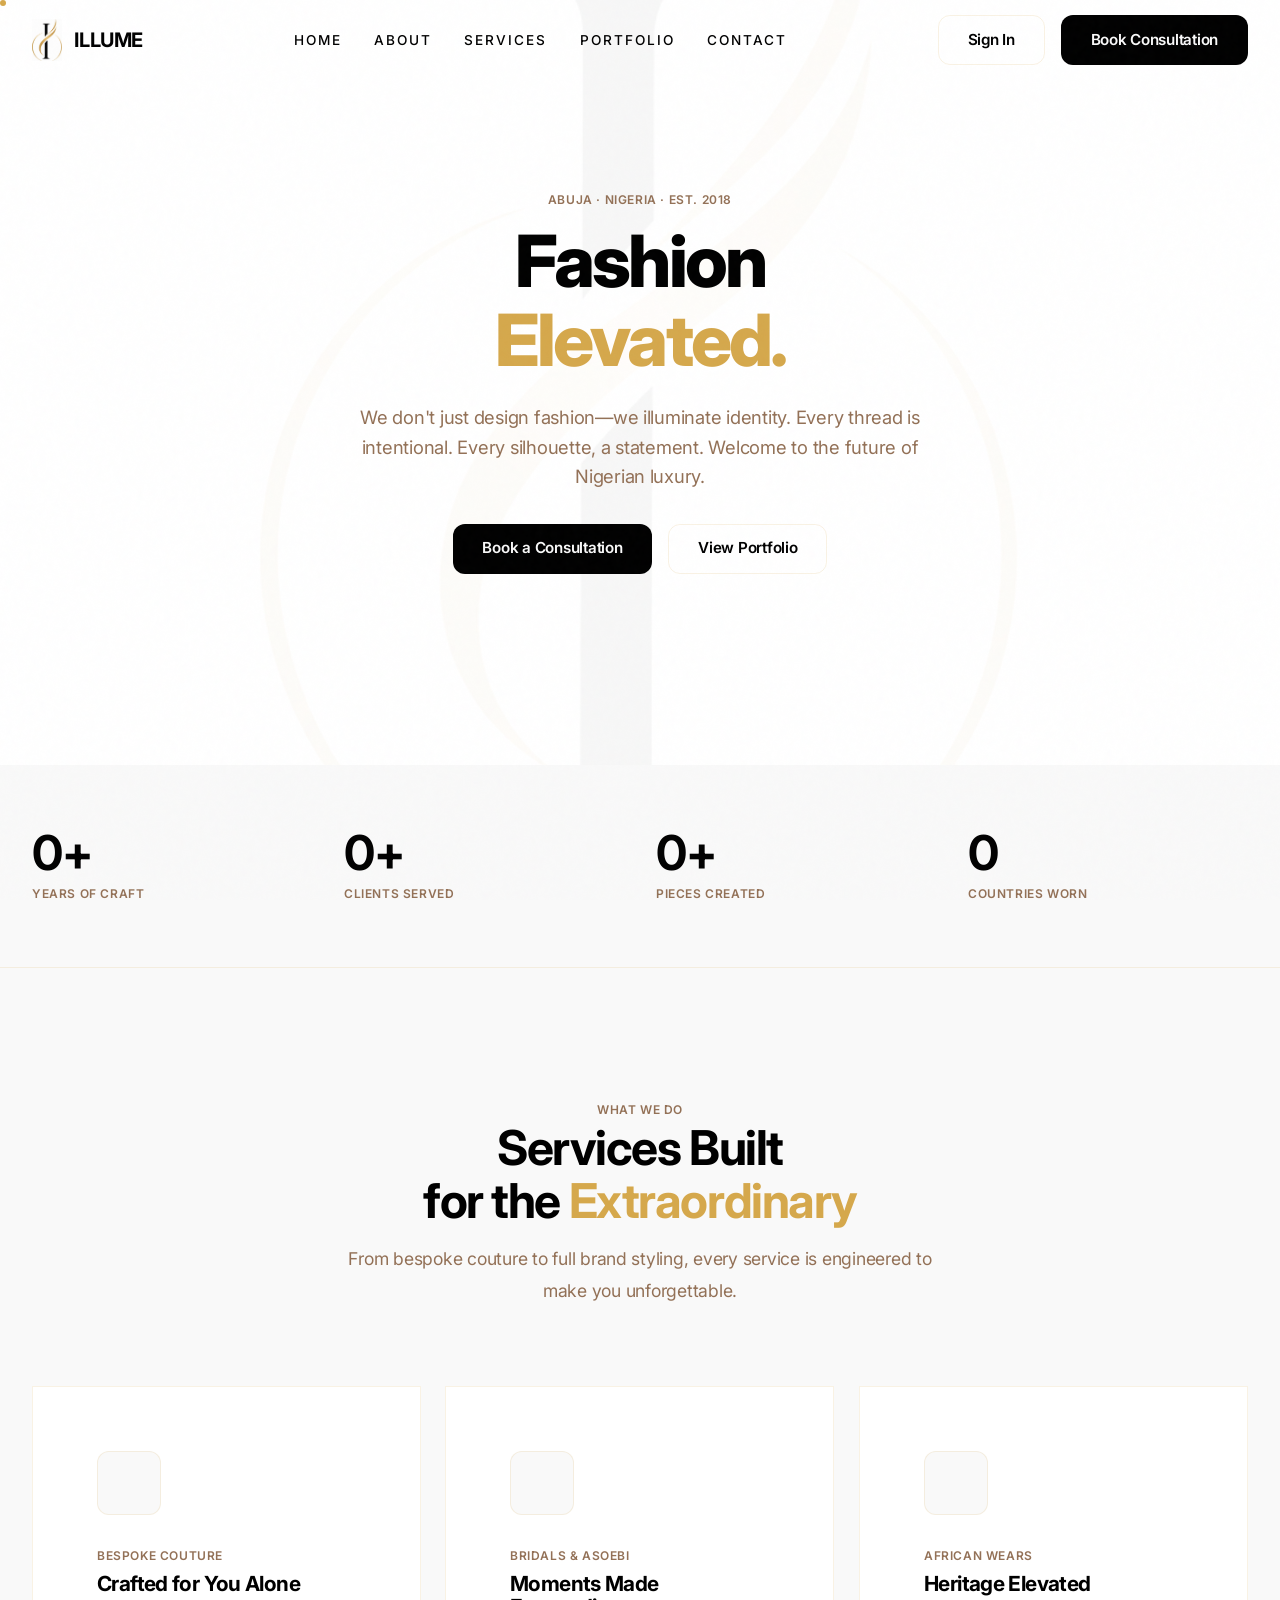
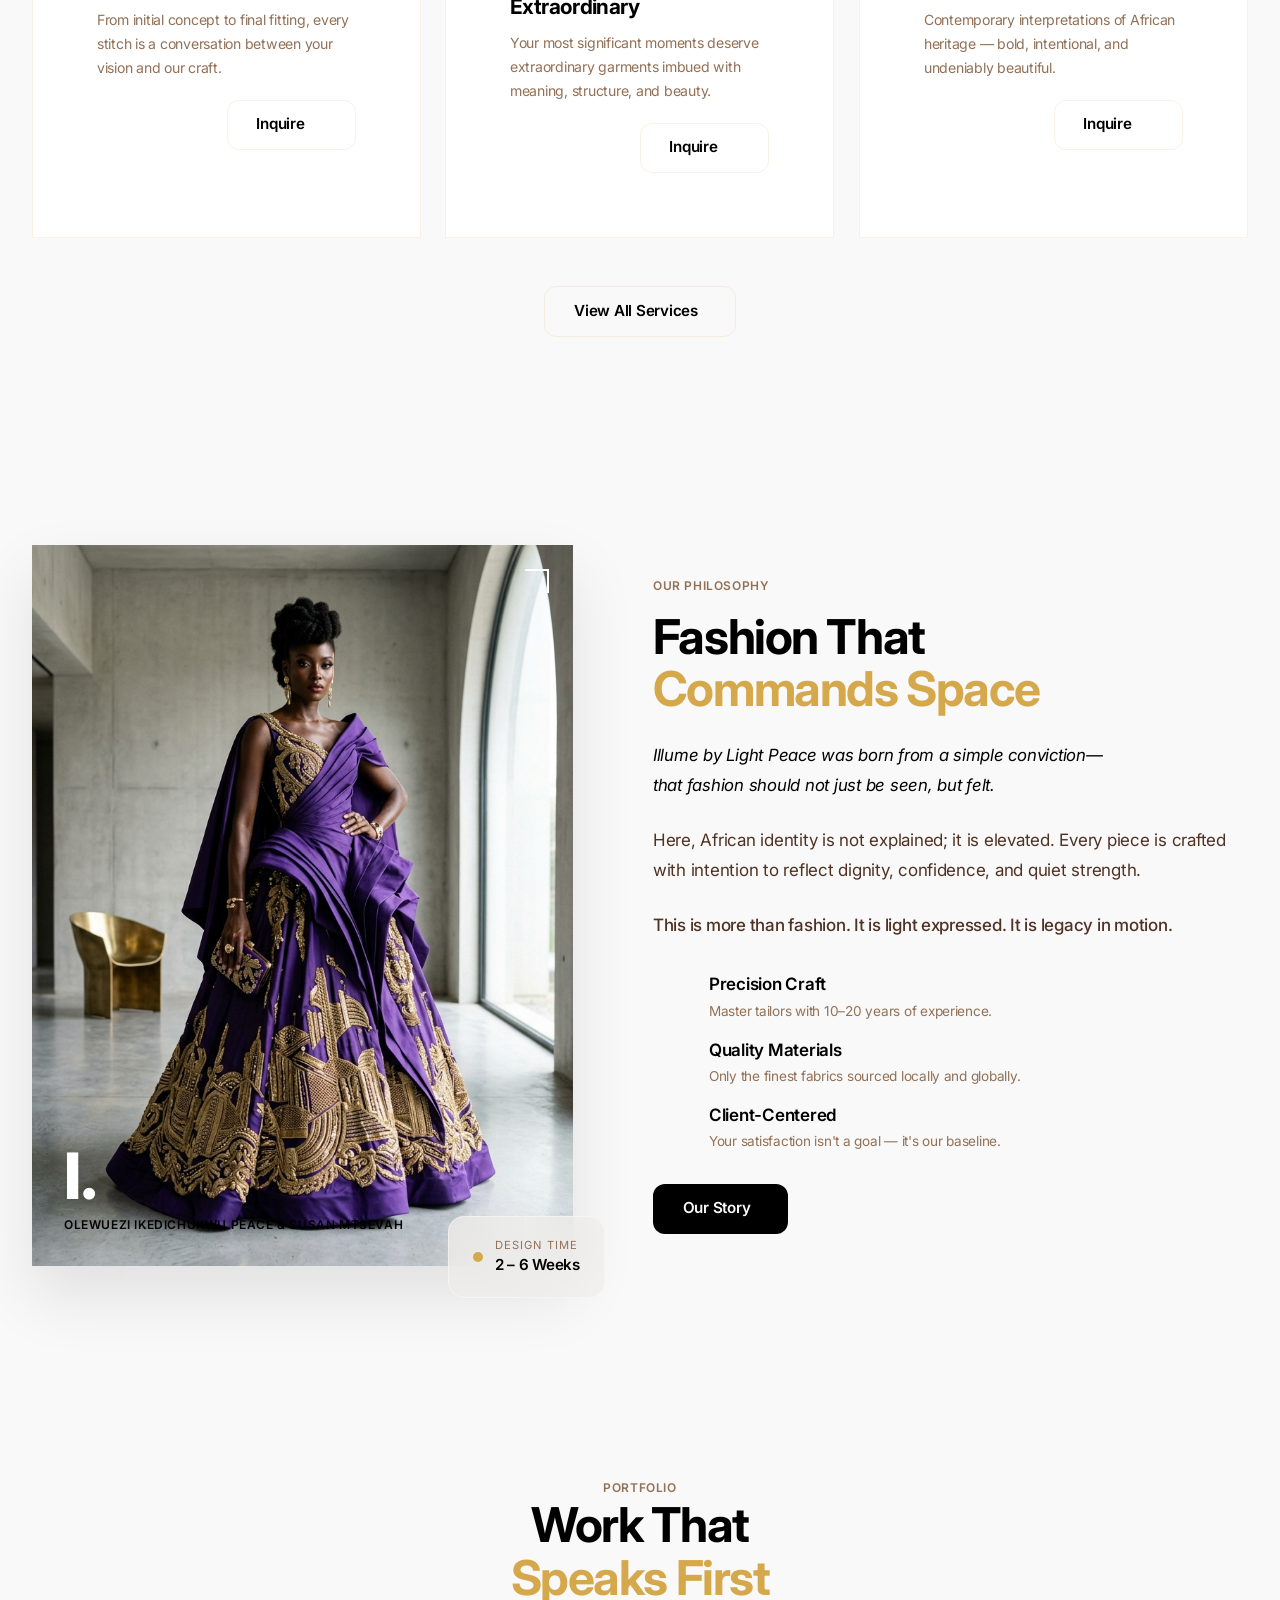
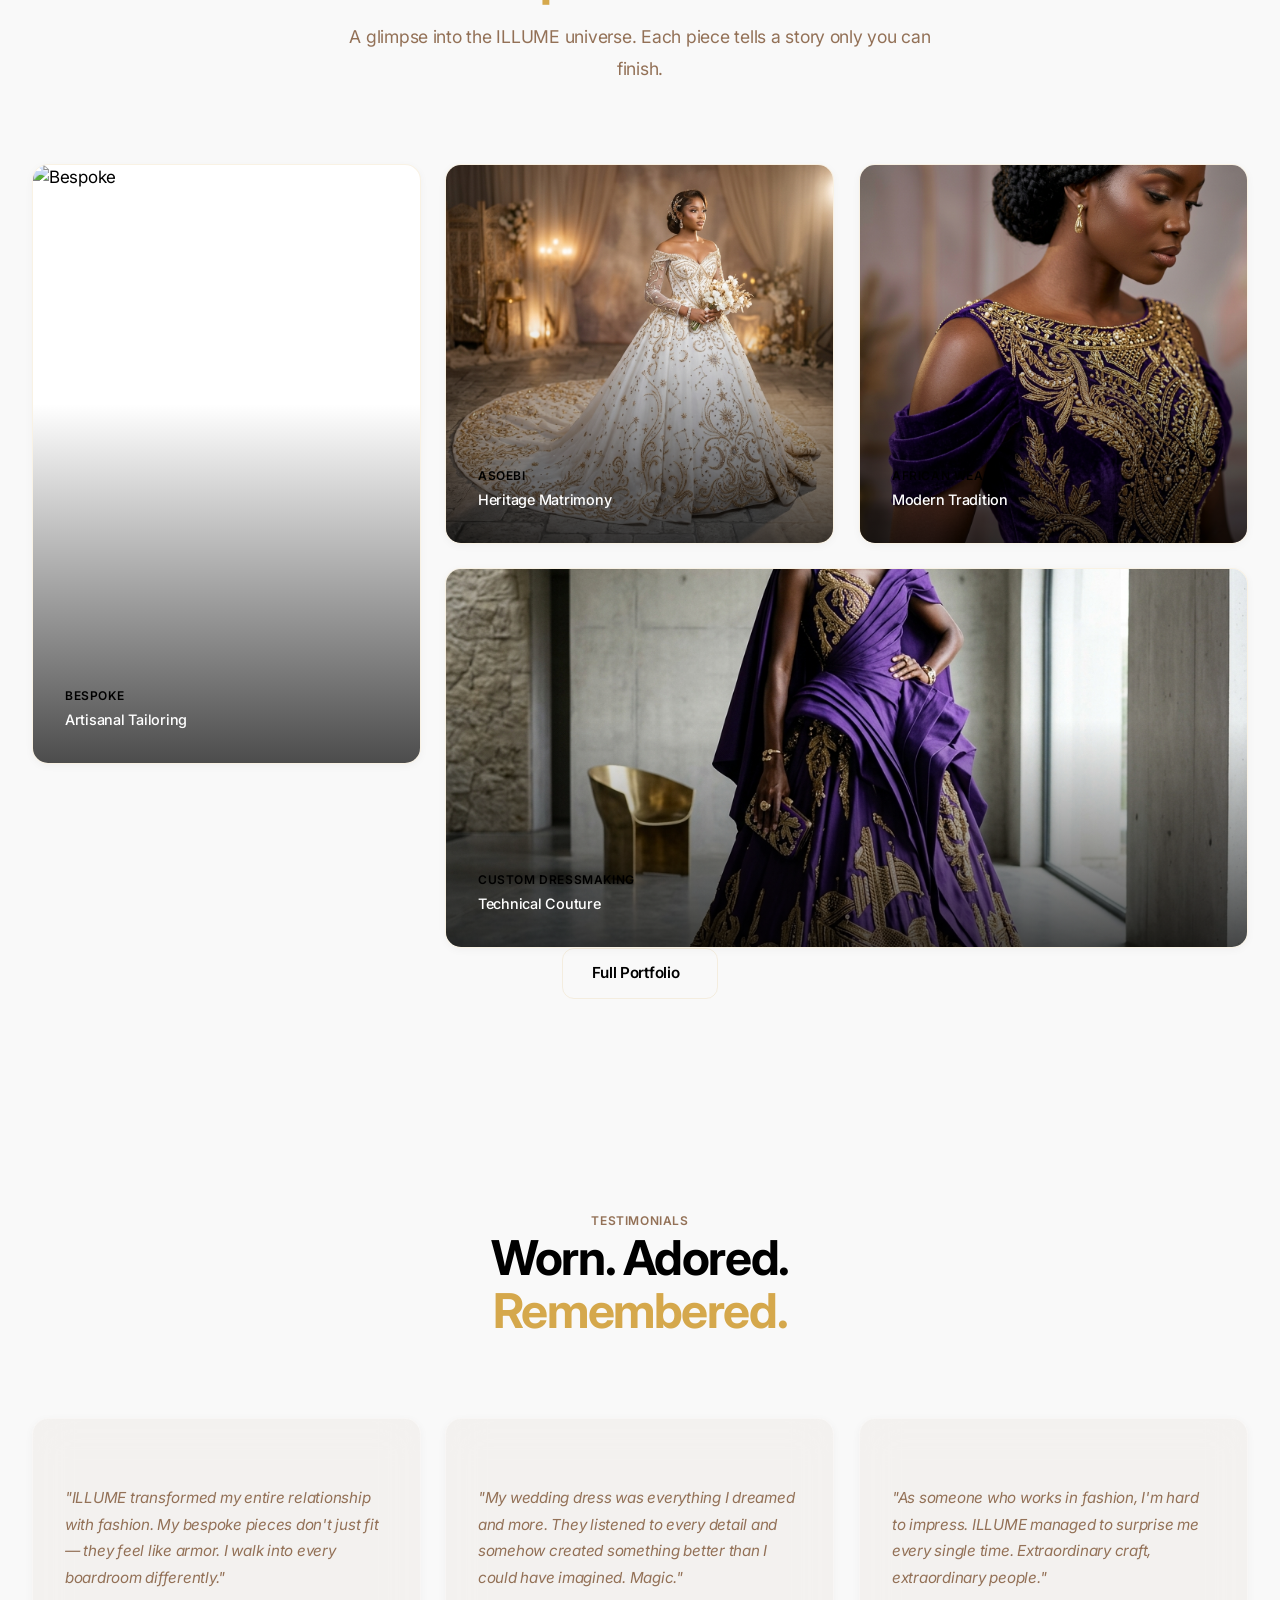
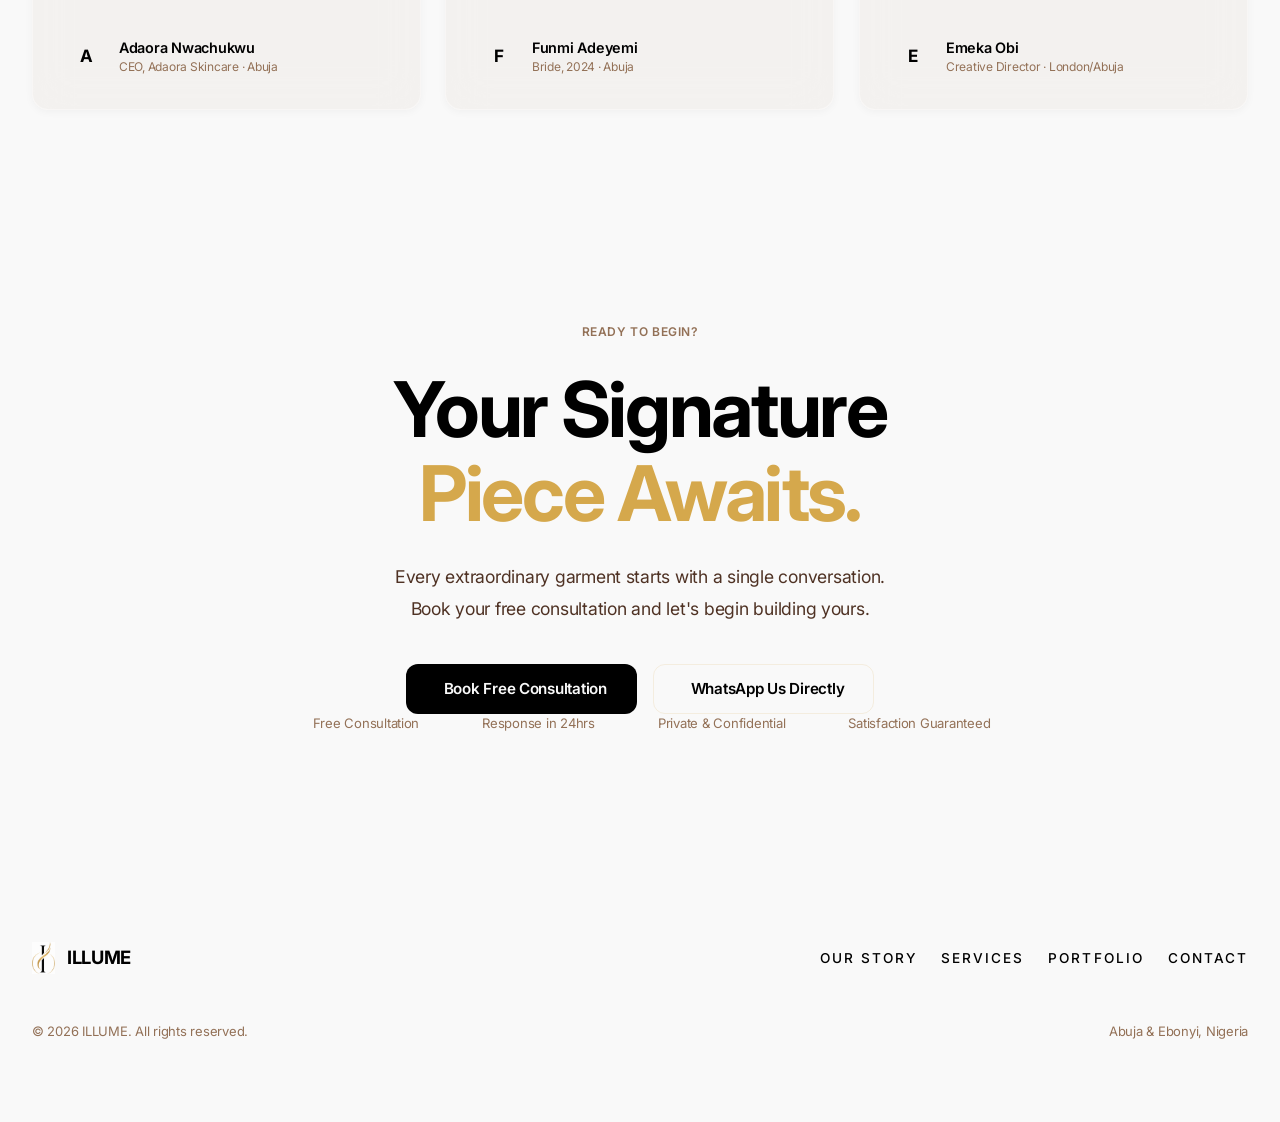
==== commit 8427a056: "UI: Complete platform-wide synchronization of [Logo] ILLUME branding and service catalog parity" ====
--- a/index.html
+++ b/index.html
@@ -104,31 +104,31 @@
       <p class="reveal reveal-delay-1">From bespoke couture to full brand styling, every service is engineered to make you unforgettable.</p>
     </div>
     <div class="grid-3" style="gap:1.5rem;">
-      <div class="service-card reveal reveal-delay-1">
+      <div class="service-card reveal reveal-delay-1" onclick="window.location.href='./services.html#bespoke'" style="cursor:pointer;">
         <div class="service-icon"><i data-lucide="scissors"></i></div>
         <div class="label-text" style="margin-bottom:.5rem;">Bespoke Couture</div>
         <h3 style="font-size:1.3rem;margin-bottom:.75rem;">Crafted for You Alone</h3>
         <p style="font-size:.88rem;line-height:1.7;margin-bottom:1.25rem;">From initial concept to final fitting, every stitch is a conversation between your vision and our craft.</p>
         <div style="display:flex;align-items:center;justify-content:flex-end;margin-top:auto;">
-          <a href="./consultation.html?service=bespoke-couture" class="btn btn--ghost btn--sm">Inquire <i data-lucide="arrow-right" style="width:14px;height:14px;"></i></a>
-        </div>
-      </div>
-      <div class="service-card reveal reveal-delay-2">
+          <a href="./consultation.html?service=bespoke" class="btn btn--ghost btn--sm" onclick="event.stopPropagation();">Inquire <i data-lucide="arrow-right" style="width:14px;height:14px;"></i></a>
+        </div>
+      </div>
+      <div class="service-card reveal reveal-delay-2" onclick="window.location.href='./services.html#bridal'" style="cursor:pointer;">
         <div class="service-icon"><i data-lucide="heart"></i></div>
         <div class="label-text" style="margin-bottom:.5rem;">Bridals &amp; Asoebi</div>
         <h3 style="font-size:1.3rem;margin-bottom:.75rem;">Moments Made Extraordinary</h3>
         <p style="font-size:.88rem;line-height:1.7;margin-bottom:1.25rem;">Your most significant moments deserve extraordinary garments imbued with meaning, structure, and beauty.</p>
         <div style="display:flex;align-items:center;justify-content:flex-end;margin-top:auto;">
-          <a href="./consultation.html?service=asoebi" class="btn btn--ghost btn--sm">Inquire <i data-lucide="arrow-right" style="width:14px;height:14px;"></i></a>
-        </div>
-      </div>
-      <div class="service-card reveal reveal-delay-3">
-        <div class="service-icon"><i data-lucide="shirt"></i></div>
+          <a href="./consultation.html?service=bridal" class="btn btn--ghost btn--sm" onclick="event.stopPropagation();">Inquire <i data-lucide="arrow-right" style="width:14px;height:14px;"></i></a>
+        </div>
+      </div>
+      <div class="service-card reveal reveal-delay-3" onclick="window.location.href='./services.html#african'" style="cursor:pointer;">
+        <div class="service-icon"><i data-lucide="palmtree"></i></div>
         <div class="label-text" style="margin-bottom:.5rem;">African Wears</div>
         <h3 style="font-size:1.3rem;margin-bottom:.75rem;">Heritage Elevated</h3>
         <p style="font-size:.88rem;line-height:1.7;margin-bottom:1.25rem;">Contemporary interpretations of African heritage — bold, intentional, and undeniably beautiful.</p>
         <div style="display:flex;align-items:center;justify-content:flex-end;margin-top:auto;">
-          <a href="./consultation.html?service=african-wears" class="btn btn--ghost btn--sm">Inquire <i data-lucide="arrow-right" style="width:14px;height:14px;"></i></a>
+          <a href="./consultation.html?service=african" class="btn btn--ghost btn--sm" onclick="event.stopPropagation();">Inquire <i data-lucide="arrow-right" style="width:14px;height:14px;"></i></a>
         </div>
       </div>
     </div>
@@ -278,7 +278,10 @@
 <footer class="section" style="border-top:1px solid var(--space-border);">
   <div class="container">
     <div style="display:flex;justify-content:space-between;align-items:center;flex-wrap:wrap;gap:32px;">
-      <div class="nav__logo">ILLUME</div>
+      <a href="./" class="nav__logo" style="display: flex; align-items: center; gap: 0.75rem; text-decoration: none;">
+        <img src="./assets/img/logo.png" alt="Logo" class="logo-img" style="height: 32px; width: auto;">
+        <span style="font-weight: 700; font-size: 1.15rem; letter-spacing: -0.02em; color: var(--black);">ILLUME</span>
+      </a>
       <div style="display:flex;gap:24px;">
         <a href="./about.html" class="nav__link">Our Story</a>
         <a href="./services.html" class="nav__link">Services</a>
@@ -287,7 +290,7 @@
       </div>
     </div>
     <div style="margin-top:48px;display:flex;justify-content:space-between;font-size:13px;color:var(--text-muted);">
-      <span>&copy; 2026 ILLUME. All rights reserved.</span><span>Abuja, Nigeria</span>
+      <span>&copy; 2026 ILLUME. All rights reserved.</span><span>Abuja & Ebonyi, Nigeria</span>
     </div>
   </div>
 </footer>
